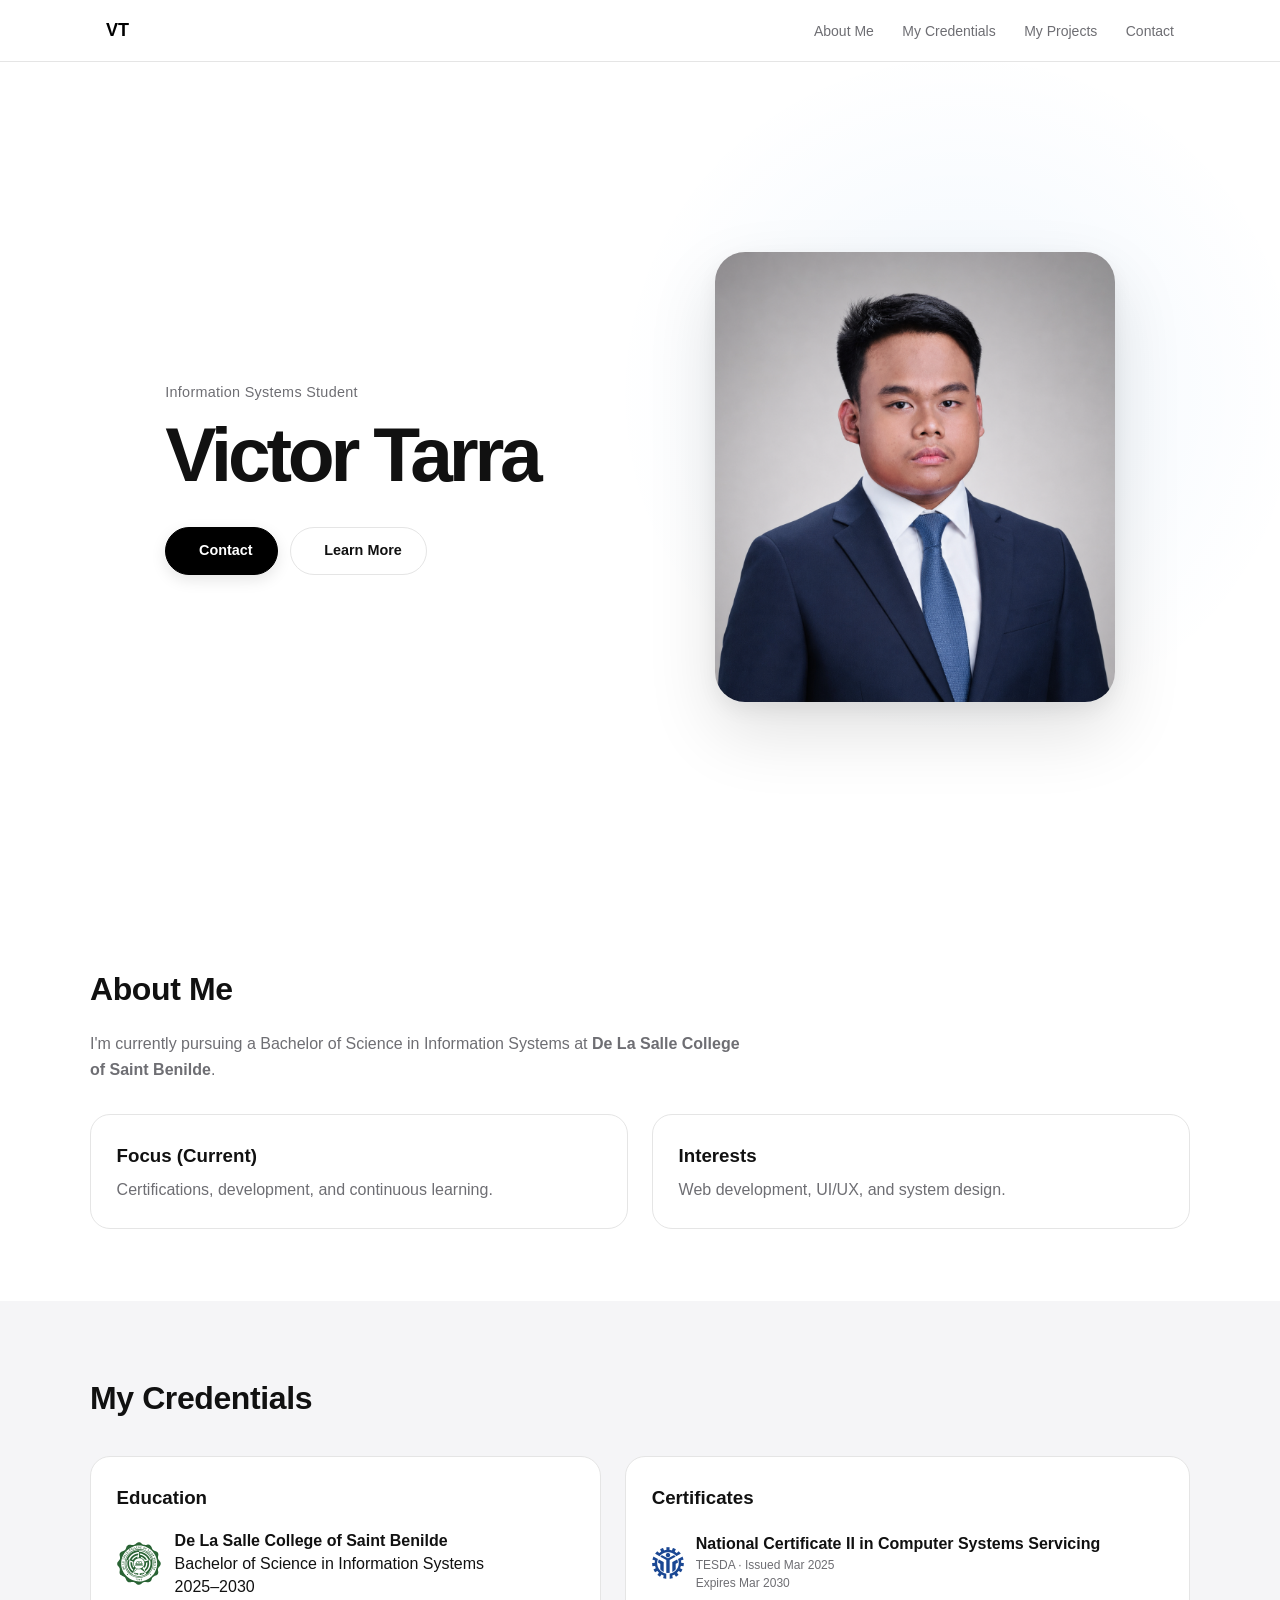
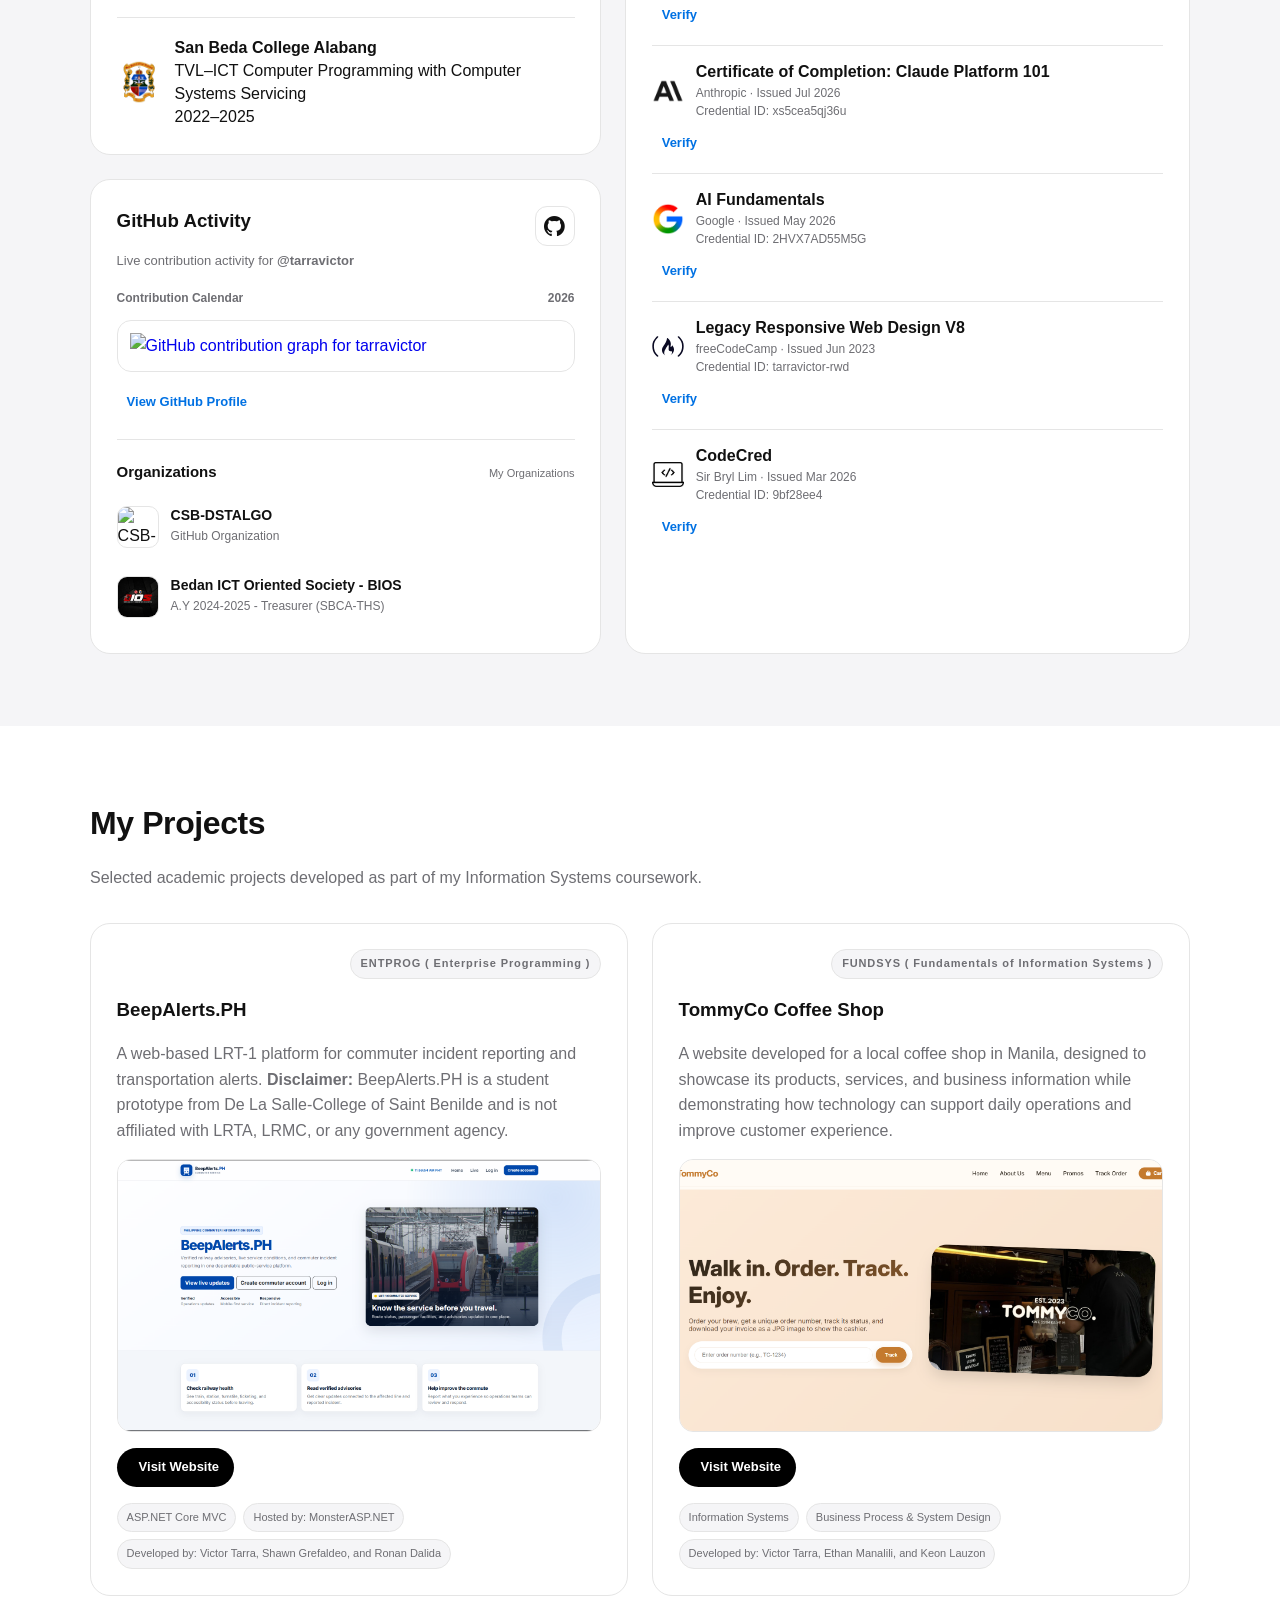
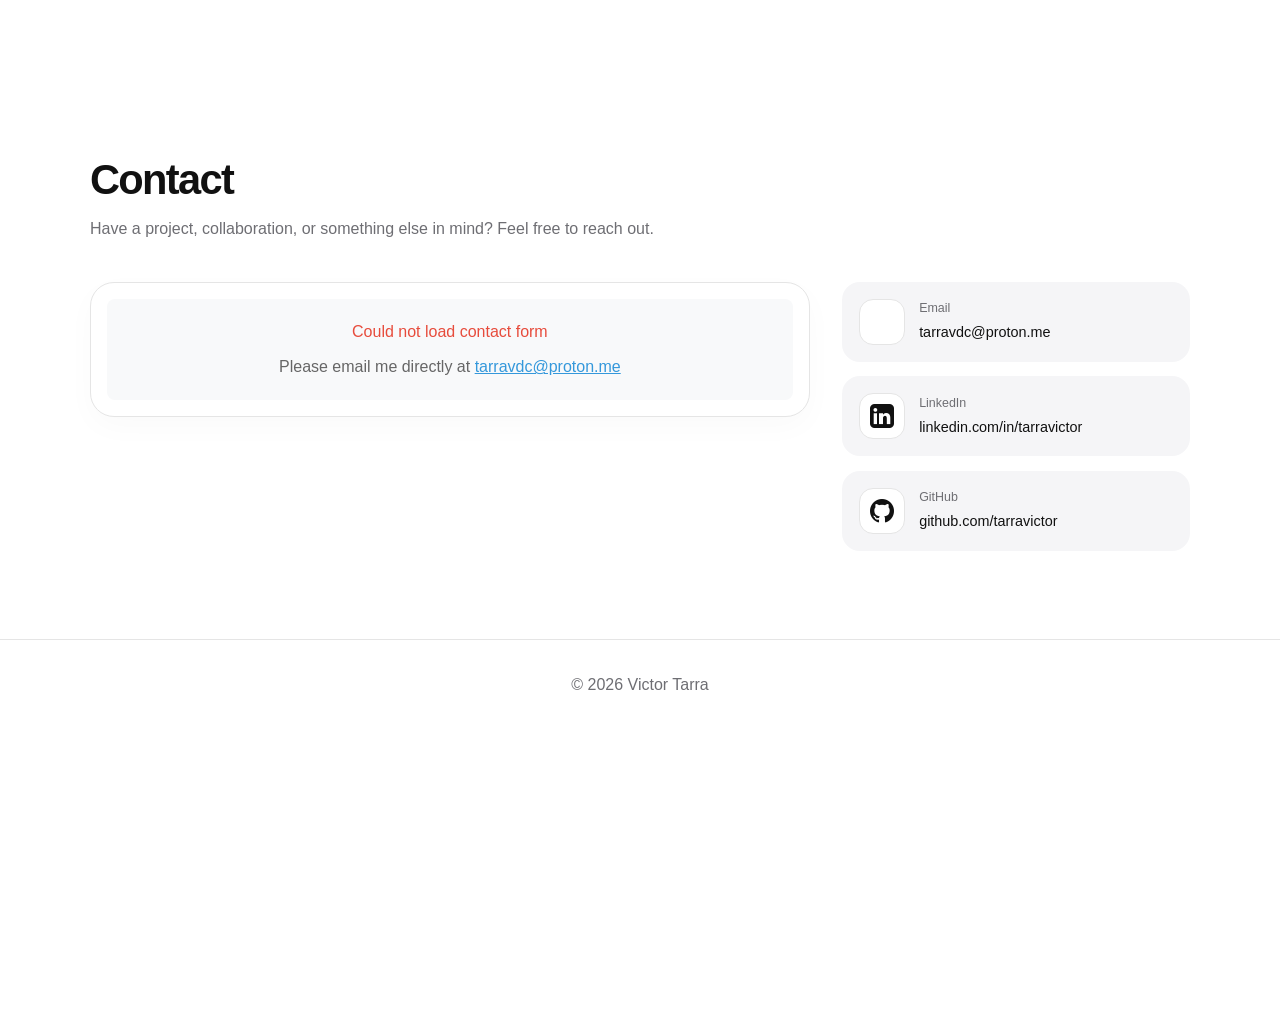
==== index.html @ 1f7208fc "Update index.html" ====
<!DOCTYPE html>
<html lang="en">
<head>
    <meta charset="UTF-8" />
    <meta name="viewport" content="width=device-width, initial-scale=1.0" />
    <title>Victor Tarra | Portfolio</title>

    <meta http-equiv="X-Content-Type-Options" content="nosniff" />
    <meta http-equiv="X-Frame-Options" content="DENY" />
    <meta name="referrer" content="strict-origin-when-cross-origin" />

    <script>
        if (window.top !== window.self) {
            window.top.location = window.self.location;
        }
    </script>

    <link rel="stylesheet" href="style.css" />
    <link rel="stylesheet" href="github-credentials.css" />
    <link rel="icon" type="image/svg+xml" href="favicon.svg" />
    <link rel="stylesheet" href="https://cdnjs.cloudflare.com/ajax/libs/font-awesome/4.7.0/css/font-awesome.min.css" />
    <script src="https://unpkg.com/lucide@latest" defer></script>
</head>
<body>
    <header class="nav">
        <div class="nav-container">
            <div class="logo">VT</div>
            <nav id="nav-menu">
                <a href="#about">About Me</a>
                <a href="#credentials">My Credentials</a>
                <a href="#projects">My Projects</a>
                <a href="#contact">Contact</a>
            </nav>
        </div>
    </header>

    <main>
        <section class="hero fade">
            <div class="container hero-grid">
                <div>
                    <p class="tag">Information Systems Student</p>
                    <h1>Victor Tarra</h1>
                    <div class="actions">
                        <a href="#contact" class="btn primary">
                            <i data-lucide="mail"></i>
                            <span>Contact</span>
                        </a>
                        <a href="#about" class="btn ghost">
                            <i data-lucide="arrow-right"></i>
                            <span>Learn More</span>
                        </a>
                    </div>
                </div>
                <div class="hero-img">
                    <img src="profile(2).png" alt="Victor Tarra profile photo" loading="lazy" />
                </div>
            </div>
        </section>

        <section id="about" class="section fade">
            <div class="container">
                <h2>About Me</h2>
                <p class="desc">
                    I'm currently pursuing a Bachelor of Science in Information Systems at
                    <strong>De La Salle College of Saint Benilde</strong>.
                </p>
                <div class="cards">
                    <div class="card">
                        <i data-lucide="target"></i>
                        <h3>Focus (Current)</h3>
                        <p>Certifications, development, and continuous learning.</p>
                    </div>
                    <div class="card">
                        <i data-lucide="sparkles"></i>
                        <h3>Interests</h3>
                        <p>Web development, UI/UX, and system design.</p>
                    </div>
                </div>
            </div>
        </section>

        <section id="credentials" class="section alt fade">
            <div class="container">
                <h2> My Credentials</h2>

                <div class="credentials-grid">
                    <!-- LEFT COLUMN -->
                    <div class="credentials-left">
                        <!-- EDUCATION -->
                        <div class="card">
                            <h3>Education</h3>

                            <div class="school">
                                <img src="dlscsb.svg" class="school-logo" alt="Benilde logo" loading="lazy" />
                                <p>
                                    <strong>De La Salle College of Saint Benilde</strong><br />
                                    Bachelor of Science in Information Systems<br />
                                    2025–2030
                                </p>
                            </div>

                            <div class="edu-divider"></div>

                            <div class="school">
                                <img src="sbca.png" class="school-logo" alt="San Beda College Alabang logo" loading="lazy" />
                                <p>
                                    <strong>San Beda College Alabang</strong><br />
                                    TVL–ICT Computer Programming with Computer Systems Servicing<br />
                                    2022–2025
                                </p>
                            </div>
                        </div>

                        <!-- GITHUB ACTIVITY -->
                        <div class="card github-card">
                            <div class="github-title-row">
                                <div>
                                    <h3>GitHub Activity</h3>
                                    <p class="github-subtitle">Live contribution activity for <strong>@tarravictor</strong></p>
                                </div>

                                <a href="https://github.com/tarravictor" target="_blank" rel="noopener noreferrer" class="github-profile-icon" aria-label="Open Victor Tarra's GitHub profile">
                                    <i class="fa fa-github"></i>
                                </a>
                            </div>

                            <div class="github-year-line">
                                <span>Contribution Calendar</span>
                                <span id="github-year"></span>
                            </div>

                            <a href="https://github.com/tarravictor" target="_blank" rel="noopener noreferrer" class="github-chart-link" aria-label="View GitHub contribution activity">
                                <img src="https://ghchart.rshah.org/tarravictor" alt="GitHub contribution graph for tarravictor" class="github-chart" loading="lazy" />
                            </a>

                            <div class="github-card-actions">
                                <a href="https://github.com/tarravictor" target="_blank" rel="noopener noreferrer" class="verify github-view-profile">
                                    View GitHub Profile
                                    <i data-lucide="arrow-up-right"></i>
                                </a>
                            </div>

                            <div class="github-org-section">
                                <div class="github-org-heading">
                                    <h4>Organizations</h4>
                                    <span>My Organizations</span>
                                </div>

                                <div id="github-organizations" class="github-org-list">
                                    <a href="https://github.com/CSB-DSTALGO" target="_blank" rel="noopener noreferrer" class="github-org-item">
                                        <img src="https://avatars.githubusercontent.com/u/307073638?s=200&v=4" alt="CSB-DSTALGO GitHub Organization" class="github-org-avatar">

                                        <div class="github-org-info">
                                            <strong>CSB-DSTALGO</strong>
                                            <span>GitHub Organization</span>
                                        </div>

                                        <i data-lucide="external-link"></i>
                                    </a>

                                    <a href="https://www.facebook.com/profile.php?id=61564322653486" target="_blank" rel="noopener noreferrer" class="github-org-item">
                                        <img src="BIOS-LOGO.jpg" alt="BIOS-LOGO" class="github-org-avatar">

                                        <div class="github-org-info">
                                            <strong>Bedan ICT Oriented Society - BIOS</strong>
                                            <span>A.Y 2024-2025 - Treasurer (SBCA-THS) </span>
                                        </div>

                                        <i data-lucide="external-link"></i>
                                    </a>
                                </div>
                            </div>
                        </div>
                    </div>

                    <!-- RIGHT COLUMN: CERTIFICATES -->
                    <div class="card certificates-card">
                        <h3>Certificates</h3>

                        <div class="cert">
                            <div class="cert-left">
                                <img src="tesda-logo.png" alt="TESDA Logo" class="cert-logo" loading="lazy" />
                                <div>
                                    <span>National Certificate II in Computer Systems Servicing</span>
                                    <small>TESDA · Issued Mar 2025</small>
                                    <small>Expires Mar 2030</small>
                                </div>
                            </div>
                            <a href="https://t2mis.tesda.gov.ph/Learners/S/770052006700780058007600450079003900550037006C00720079007100320031006800420035002B007700710030006400460075007A0074004F0064004900770078006500450046006200630058005A0075006B003D00" target="_blank" rel="noopener noreferrer" class="verify">Verify</a>
                        </div>

                        <div class="cert">
                            <div class="cert-left">
                                <img src="anthropic-logo.png" alt="Anthropic Logo" class="cert-logo" loading="lazy" />
                                <div>
                                    <span>Certificate of Completion: Claude Platform 101</span>
                                    <small>Anthropic · Issued Jul 2026</small>
                                    <small>Credential ID: xs5cea5qj36u</small>
                                </div>
                            </div>
                            <a href="https://verify.skilljar.com/c/xs5cea5qj36u" target="_blank" rel="noopener noreferrer" class="verify">Verify</a>
                        </div>

                        <div class="cert">
                            <div class="cert-left">
                                <img src="google-logo.png" alt="Google Logo" class="cert-logo" loading="lazy" />
                                <div>
                                    <span>AI Fundamentals</span>
                                    <small>Google · Issued May 2026</small>
                                    <small>Credential ID: 2HVX7AD55M5G</small>
                                </div>
                            </div>
                            <a href="https://www.coursera.org/account/accomplishments/verify/2HVX7AD55M5G" target="_blank" rel="noopener noreferrer" class="verify">Verify</a>
                        </div>

                        <div class="cert">
                            <div class="cert-left">
                                <img src="freecodecamp-logo.svg" alt="freeCodeCamp Logo" class="cert-logo" loading="lazy" />
                                <div>
                                    <span>Legacy Responsive Web Design V8</span>
                                    <small>freeCodeCamp · Issued Jun 2023</small>
                                    <small>Credential ID: tarravictor-rwd</small>
                                </div>
                            </div>
                            <a href="https://www.freecodecamp.org/certification/tarravictor/responsive-web-design" target="_blank" rel="noopener noreferrer" class="verify">Verify</a>
                        </div>

                        <div class="cert">
                            <div class="cert-left">
                                <img src="code-cred.jpg" alt="CodeCred Logo" class="cert-logo" loading="lazy" />
                                <div>
                                    <span>CodeCred</span>
                                    <small>Sir Bryl Lim · Issued Mar 2026</small>
                                    <small>Credential ID: 9bf28ee4</small>
                                </div>
                            </div>
                            <a href="https://www.codecred.dev/verify/9bf28ee4-9af4-4ae7-bde2-7be6ca0adc53" target="_blank" rel="noopener noreferrer" class="verify">Verify</a>
                        </div>
                    </div>
                </div>
            </div>
        </section>

        <section id="projects" class="section fade">
            <div class="container">
                <h2>My Projects</h2>
                <p class="desc">
                    Selected academic projects developed as part of my Information Systems coursework.
                </p>
                <div class="grid">
                    <div class="card project-card">
                        <div class="project-header">
                            <i data-lucide="tram-front"></i>
                            <span class="project-course">ENTPROG ( Enterprise Programming )</span>
                        </div>
                        <h3>BeepAlerts.PH</h3>
                        <p>
                            A web-based LRT-1 platform for commuter incident reporting and transportation alerts.
                            <strong>Disclaimer:</strong> BeepAlerts.PH is a student prototype from De La Salle-College of Saint Benilde and is not affiliated with LRTA, LRMC, or any government agency.
                        </p>
                        <div class="project-preview">
                            <img src="beepalerts-preview.png" alt="BeepAlerts.PH website preview" loading="lazy" />
                        </div>
                        <a href="http://beepalertsph.runasp.net/" target="_blank" rel="noopener noreferrer" class="project-visit-btn">
                            <i data-lucide="external-link"></i>
                            <span>Visit Website</span>
                        </a>
                        <div class="project-tags">
                            <span>ASP.NET Core MVC</span>
                            <span>Hosted by: MonsterASP.NET</span>
                            <span>Developed by: Victor Tarra, Shawn Grefaldeo, and Ronan Dalida</span>
                        </div>
                    </div>
                    <div class="card project-card">
                        <div class="project-header">
                            <i data-lucide="coffee"></i>
                            <span class="project-course">FUNDSYS ( Fundamentals of Information Systems )</span>
                        </div>
                        <h3>TommyCo Coffee Shop</h3>
                        <p>
                            A website developed for a local coffee shop in Manila,
                            designed to showcase its products, services, and business information
                            while demonstrating how technology can support daily operations
                            and improve customer experience.
                        </p>
                        <div class="project-preview">
                            <img src="tommyco-preview.png" alt="TommyCo Coffee Shop website preview" loading="lazy" />
                        </div>
                        <a href="https://tarravictor.github.io/TommyCo---FUNDSYS-Project/" target="_blank" rel="noopener noreferrer" class="project-visit-btn">
                            <i data-lucide="external-link"></i>
                            <span>Visit Website</span>
                        </a>
                        <div class="project-tags">
                            <span>Information Systems</span>
                            <span>Business Process &amp; System Design</span>
                            <span>Developed by: Victor Tarra, Ethan Manalili, and Keon Lauzon</span>
                        </div>
                    </div>
                </div>
            </div>
        </section>

        <section id="contact" class="section fade">
            <div class="container">
                <div class="section-header">
                    <h2>Contact</h2>
                    <p>Have a project, collaboration, or something else in mind? Feel free to reach out.</p>
                </div>
                <div class="contact-wrapper">
                    <div class="contact-form" id="jotform-container">
                        <div id="jotform-loader" style="text-align:center;padding:40px 20px;">
                            <div style="display:inline-block;width:40px;height:40px;border:4px solid #f3f3f3;border-top:4px solid #3498db;border-radius:50%;animation:spin 1s linear infinite;"></div>
                            <p style="margin-top:15px;color:#666;">Loading contact form...</p>
                        </div>
                        <style>
                            @keyframes spin {
                                0% { transform: rotate(0deg); }
                                100% { transform: rotate(360deg); }
                            }
                        </style>
                        <div id="jotform-form-wrapper"></div>
                    </div>
                    <div class="contact-links">
                        <a href="mailto:tarravdc@proton.me" class="contact-link">
                            <div class="contact-icon">
                                <i data-lucide="mail"></i>
                            </div>
                            <div class="contact-info">
                                <span class="contact-label">Email</span>
                                <span class="contact-value">tarravdc@proton.me</span>
                            </div>
                            <i data-lucide="arrow-up-right" class="contact-arrow"></i>
                        </a>
                        <a href="https://linkedin.com/in/tarravictor" target="_blank" rel="noopener noreferrer" class="contact-link">
                            <div class="contact-icon">
                                <i class="fa fa-linkedin-square" style="font-size:28px;width:28px;text-align:center;"></i>
                            </div>
                            <div class="contact-info">
                                <span class="contact-label">LinkedIn</span>
                                <span class="contact-value">linkedin.com/in/tarravictor</span>
                            </div>
                            <i data-lucide="arrow-up-right" class="contact-arrow"></i>
                        </a>
                        <a href="https://github.com/tarravictor" target="_blank" rel="noopener noreferrer" class="contact-link">
                            <div class="contact-icon">
                                <i class="fa fa-github" style="font-size:28px;width:28px;text-align:center;"></i>
                            </div>
                            <div class="contact-info">
                                <span class="contact-label">GitHub</span>
                                <span class="contact-value">github.com/tarravictor</span>
                            </div>
                            <i data-lucide="arrow-up-right" class="contact-arrow"></i>
                        </a>
                    </div>
                </div>
            </div>
        </section>
    </main>

    <footer class="footer">
        <p>&copy; 2026 Victor Tarra</p>
    </footer>

    <script>
        document.addEventListener('contextmenu', function(e) {
            e.preventDefault();
            return false;
        });

        document.addEventListener('keydown', function(e) {
            if (e.ctrlKey && e.key === 'u') {
                e.preventDefault();
                return false;
            }
            if (e.ctrlKey && e.shiftKey && (e.key === 'i' || e.key === 'I')) {
                e.preventDefault();
                return false;
            }
            if (e.ctrlKey && e.shiftKey && (e.key === 'j' || e.key === 'J')) {
                e.preventDefault();
                return false;
            }
            if (e.key === 'F12') {
                e.preventDefault();
                return false;
            }
            if (e.ctrlKey && e.key === 's') {
                e.preventDefault();
                return false;
            }
            if (e.ctrlKey && e.key === 'c') {
                var tagName = e.target.tagName.toLowerCase();
                if (tagName !== 'input' && tagName !== 'textarea' && tagName !== 'select') {
                    e.preventDefault();
                    return false;
                }
            }
        });

        document.addEventListener("DOMContentLoaded", function() {
            if (window.lucide) {
                lucide.createIcons();
            }

            // Keep the GitHub year label current.
            var githubYear = document.getElementById('github-year');
            if (githubYear) {
                githubYear.textContent = new Date().getFullYear();
            }

            var faders = document.querySelectorAll(".fade");
            var observer = new IntersectionObserver(function(entries) {
                entries.forEach(function(entry) {
                    if (entry.isIntersecting) {
                        entry.target.classList.add("show");
                    }
                });
            }, {
                threshold: 0.1,
                rootMargin: "0px 0px -50px 0px"
            });

            faders.forEach(function(element) {
                observer.observe(element);
            });

            function loadJotForm() {
                var container = document.getElementById('jotform-container');

                if (container.getAttribute('data-form-loaded') === 'true') {
                    return;
                }

                var loader = document.getElementById('jotform-loader');
                if (loader) {
                    loader.style.display = 'none';
                }

                var formWrapper = document.getElementById('jotform-form-wrapper');
                if (!formWrapper) return;

                var iframe = document.createElement('iframe');
                iframe.id = 'JotFormIFrame-262283000382043';
                iframe.title = 'Contact';
                iframe.allowtransparency = 'true';
                iframe.allow = 'geolocation; microphone; camera; fullscreen; payment';
                iframe.src = 'https://form.jotform.com/262283000382043';
                iframe.frameborder = '0';
                iframe.style.minWidth = '100%';
                iframe.style.maxWidth = '100%';
                iframe.style.height = '539px';
                iframe.style.border = 'none';
                iframe.scrolling = 'no';
                iframe.loading = 'lazy';

                iframe.onload = function() {
                    window.parent.scrollTo(0, 0);
                };

                formWrapper.innerHTML = '';
                formWrapper.appendChild(iframe);

                var script = document.createElement('script');
                script.src = 'https://cdn.jotfor.ms/s/umd/latest/for-form-embed-handler.js';
                script.async = true;

                script.onload = function() {
                    if (window.jotformEmbedHandler) {
                        window.jotformEmbedHandler(
                            "iframe[id='JotFormIFrame-262283000382043']",
                            "https://form.jotform.com/"
                        );
                        container.setAttribute('data-form-loaded', 'true');
                    }
                };

                script.onerror = function() {
                    formWrapper.innerHTML = `
                                    <div style="padding: 20px; text-align: center; background: #f8f9fa; border-radius: 8px;">
                                        <p style="color: #e74c3c; margin-bottom: 10px;">Could not load contact form</p>
                                        <p style="color: #666;">Please email me directly at <a href="mailto:tarravdc@proton.me" style="color: #3498db;">tarravdc@proton.me</a></p>
                                    </div>
                                `;
                };

                document.head.appendChild(script);
            }

            var contactSection = document.getElementById('contact');

            if (contactSection) {
                var contactObserver = new IntersectionObserver(function(entries) {
                    entries.forEach(function(entry) {
                        if (entry.isIntersecting) {
                            setTimeout(loadJotForm, 500);
                            contactObserver.disconnect();
                        }
                    });
                }, {
                    threshold: 0.1
                });

                contactObserver.observe(contactSection);
            }

            var scrollTimeout;
            window.addEventListener('scroll', function() {
                clearTimeout(scrollTimeout);
                scrollTimeout = setTimeout(function() {
                    var container = document.getElementById('jotform-container');
                    if (container && container.getAttribute('data-form-loaded') === 'true') {
                        return;
                    }
                }, 200);
            });

            document.addEventListener('selectstart', function(e) {
                var tagName = e.target.tagName.toLowerCase();
                if (tagName !== 'input' && tagName !== 'textarea' && tagName !== 'select') {
                    e.preventDefault();
                }
            });
        });

        console.log('%c⚠️ This website is protected. Unauthorized copying or reproduction is prohibited. ⚠️',
            'color: red; font-size: 16px; font-weight: bold;');
        console.log('%c© 2026 Victor Tarra. All Rights Reserved.',
            'color: #666; font-size: 12px;');
    </script>
</body>
</html>
---- style.css ----
/* RESET */
* {
    margin: 0;
    padding: 0;
    box-sizing: border-box;
}

/* VARIABLES */
:root {
    --bg: #ffffff;
    --text: #111111;
    --muted: #6e6e73;
    --border: #e5e5e5;
    --accent: #0071e3;
    --soft-bg: #f5f5f7;
}

/* GLOBAL */
html {
    scroll-behavior: smooth;
}

body {
    font-family: -apple-system, BlinkMacSystemFont, "San Francisco", sans-serif;
    background: var(--bg);
    color: var(--text);
    line-height: 1.6;
}

img {
    max-width: 100%;
}

svg {
    stroke-width: 1.8;
}

/* NAVBAR */
.nav {
    position: sticky;
    top: 0;
    background: rgba(255, 255, 255, 0.78);
    backdrop-filter: blur(16px);
    -webkit-backdrop-filter: blur(16px);
    border-bottom: 1px solid var(--border);
    z-index: 100;
}

.nav-container {
    max-width: 1100px;
    margin: auto;
    padding: 1rem;

    display: flex;
    justify-content: space-between;
    align-items: center;
}

.logo {
    font-weight: 800;
    font-size: 18px;
    color: #000000;
}

.nav a {
    text-decoration: none;
    margin-left: 1.5rem;
    color: var(--muted);
    font-size: 14px;
    transition: color 0.2s ease;
}

.nav a:hover {
    color: var(--text);
}

/* HERO */
.hero {
    position: relative;

    min-height: calc(100vh - 70px);

    display: flex;
    align-items: center;

    padding: 5rem 1rem;

    overflow: hidden;

    background:
        radial-gradient(
            circle at 75% 40%,
            rgba(0, 113, 227, 0.06),
            transparent 32%
        ),
        #ffffff;
}

.hero-grid {
    display: grid;
    grid-template-columns: 1fr 0.85fr;
    align-items: center;
    gap: 5rem;
}

.hero-grid > div:first-child {
    max-width: 560px;
}

.tag {
    display: inline-block;

    margin-bottom: 0.8rem;

    color: var(--muted);

    font-size: 0.9rem;
    font-weight: 500;
    letter-spacing: 0.02em;
}

.hero h1 {
    margin: 0;

    font-size: clamp(3rem, 6vw, 5.2rem);
    font-weight: 700;
    line-height: 0.98;
    letter-spacing: -0.055em;

    color: var(--text);
}

.hero-img {
    position: relative;

    display: flex;
    justify-content: center;
    align-items: center;
}

.hero-img::before {
    content: "";

    position: absolute;

    width: 85%;
    height: 85%;

    border-radius: 36px;

    background: var(--soft-bg);

    transform: rotate(4deg);

    z-index: 0;
}

.hero-img img {
    position: relative;
    z-index: 1;

    width: 100%;
    max-width: 470px;

    aspect-ratio: 4 / 4.5;

    display: block;

    object-fit: cover;
    object-position: center top;

    border-radius: 30px;

    box-shadow:
        0 30px 70px rgba(0, 0, 0, 0.12),
        0 8px 20px rgba(0, 0, 0, 0.06);

    transition:
        transform 0.4s ease,
        box-shadow 0.4s ease;
}

.hero-img:hover img {
    transform: translateY(-6px);

    box-shadow:
        0 38px 80px rgba(0, 0, 0, 0.15),
        0 10px 24px rgba(0, 0, 0, 0.07);
}

/* BUTTONS */
.actions {
    display: flex;
    align-items: center;

    gap: 0.8rem;

    margin-top: 2.2rem;

    flex-wrap: wrap;
}

.btn {
    min-height: 48px;

    display: inline-flex;
    align-items: center;
    justify-content: center;

    gap: 0.55rem;

    padding: 0.7rem 1.5rem;

    border-radius: 999px;

    font-size: 0.9rem;
    font-weight: 600;

    text-decoration: none;

    transition:
        transform 0.25s ease,
        box-shadow 0.25s ease,
        background 0.25s ease,
        color 0.25s ease;
}

.btn svg {
    width: 17px;
    height: 17px;
}

.primary {
    background: #000000;
    color: #ffffff;

    border: 1px solid #000000;

    box-shadow:
        0 5px 15px rgba(0, 0, 0, 0.1);
}

.primary:hover {
    transform: translateY(-2px);

    box-shadow:
        0 9px 22px rgba(0, 0, 0, 0.16);
}

.ghost {
    background: #ffffff;
    color: var(--text);

    border: 1px solid var(--border);
}

.ghost:hover {
    transform: translateY(-2px);

    background: var(--soft-bg);
}

/* SECTIONS */
.section {
    padding: 4.5rem 1rem;
}

.alt {
    background: var(--soft-bg);
}

.container {
    max-width: 1100px;
    margin: auto;
}

.section h2 {
    font-size: 2rem;
    letter-spacing: -0.4px;
}

.desc {
    margin-top: 1rem;

    color: var(--muted);

    max-width: 650px;
}

/* CARDS */
.cards,
.grid {
    display: grid;
    grid-template-columns: repeat(2, minmax(0, 1fr));

    gap: 1.5rem;

    margin-top: 2rem;
}

.card {
    padding: 1.6rem;

    border-radius: 20px;

    background: #ffffff;

    border: 1px solid var(--border);

    transition:
        transform 0.3s ease,
        box-shadow 0.3s ease;
}

.card:hover {
    transform: translateY(-6px);

    box-shadow:
        0 15px 35px rgba(0, 0, 0, 0.07);
}

.card > svg {
    width: 24px;
    height: 24px;

    margin-bottom: 0.7rem;
}

.card h3 {
    margin-bottom: 0.4rem;
}

.card p {
    color: var(--muted);
}

/* =========================
   CREDENTIALS
========================= */

#credentials .grid {
    display: grid;

    grid-template-columns: 0.95fr 1.05fr;

    gap: 1.5rem;

    margin-top: 2rem;

    /* Makes both columns stretch evenly */
    align-items: stretch;
}

#credentials .card {
    padding: 1.6rem;

    border-radius: 20px;

    background: #ffffff;

    border: 1px solid var(--border);

    height: auto;
}

/* Makes the Certificates card fill
   the complete height of the row */
#credentials .grid > .card {
    height: 100%;
}

#credentials .card h3 {
    margin-bottom: 1rem;
}

/* EDUCATION */
.school {
    display: flex;
    align-items: center;

    gap: 14px;
}

.school p {
    color: var(--text);

    line-height: 1.45;
}

.school-logo {
    width: 44px;
    height: 44px;

    object-fit: contain;

    flex-shrink: 0;
}

.edu-divider {
    height: 1px;

    background: var(--border);

    margin: 18px 0;
}

/* CERTIFICATES */
.cert {
    display: flex;
    flex-direction: column;

    gap: 7px;

    padding: 15px 0;

    border-bottom: 1px solid var(--border);

    transition: transform 0.2s ease;
}

.cert:first-of-type {
    padding-top: 4px;
}

.cert:last-child {
    border-bottom: none;

    padding-bottom: 0;
}

.cert-left {
    display: flex;
    align-items: center;

    gap: 12px;
}

.cert-left > div {
    min-width: 0;
}

.cert-logo {
    width: 32px;
    height: 32px;

    object-fit: contain;

    flex-shrink: 0;
}

.cert span {
    display: block;

    font-weight: 600;

    line-height: 1.35;
}

.cert small {
    display: block;

    margin-top: 2px;

    font-size: 12px;

    line-height: 1.4;

    color: var(--muted);
}

.verify {
    width: fit-content;

    margin-top: 2px;

    padding: 4px 10px;

    border-radius: 999px;

    font-size: 13px;
    font-weight: 600;

    color: var(--accent);

    text-decoration: none;

    transition:
        background 0.2s ease,
        transform 0.2s ease;
}

.verify:hover {
    background: rgba(0, 113, 227, 0.1);

    transform: translateY(-1px);
}

.cert:hover {
    transform: translateX(3px);
}

/* PROJECTS */
.project-card {
    display: flex;
    flex-direction: column;

    gap: 1rem;

    min-width: 0;
}

.project-card h3 {
    margin-bottom: 0;
}

.project-card > p {
    color: var(--muted);
}

.project-header {
    display: flex;
    justify-content: space-between;
    align-items: center;

    gap: 1rem;
}

.project-header svg {
    width: 25px;
    height: 25px;

    flex-shrink: 0;
}

.project-course {
    display: inline-flex;
    align-items: center;

    padding: 5px 10px;

    border: 1px solid var(--border);

    border-radius: 999px;

    font-size: 11px;
    font-weight: 700;

    letter-spacing: 0.08em;

    color: var(--muted);

    background: var(--soft-bg);
}

/* PROJECT PREVIEW */
.project-preview {
    width: 100%;

    aspect-ratio: 16 / 9;

    overflow: hidden;

    border: 1px solid var(--border);

    border-radius: 14px;

    background: #ffffff;
}

.project-preview img {
    width: 100%;
    height: 100%;

    display: block;

    object-fit: cover;
    object-position: top center;

    transition: transform 0.35s ease;
}

.project-card:hover .project-preview img {
    transform: scale(1.015);
}

/* PROJECT BUTTON */
.project-visit-btn {
    display: inline-flex;
    align-items: center;
    justify-content: center;

    gap: 7px;

    width: fit-content;

    padding: 9px 15px;

    border-radius: 999px;

    background: #000000;

    color: #ffffff;

    text-decoration: none;

    font-size: 13px;
    font-weight: 600;

    transition:
        transform 0.2s ease,
        opacity 0.2s ease;
}

.project-visit-btn svg {
    width: 16px;
    height: 16px;
}

.project-visit-btn:hover {
    transform: translateY(-1px);

    opacity: 0.88;
}

/* PROJECT TAGS */
.project-tags {
    display: flex;
    flex-wrap: wrap;

    gap: 7px;

    margin-top: auto;
}

.project-tags span {
    display: inline-flex;
    align-items: center;

    padding: 5px 9px;

    border: 1px solid var(--border);

    border-radius: 999px;

    background: var(--soft-bg);

    color: var(--muted);

    font-size: 11px;
    font-weight: 500;
}

/* =========================
   CONTACT
========================= */

#contact {
    padding: 5.5rem 1rem;
}

#contact .section-header {
    max-width: 650px;

    margin-bottom: 2.5rem;
}

#contact .section-header h2 {
    margin-bottom: 0.7rem;

    font-size: clamp(2rem, 4vw, 2.6rem);

    font-weight: 700;

    line-height: 1.15;

    letter-spacing: -0.04em;

    color: var(--text);
}

#contact .section-header p {
    max-width: 580px;

    color: var(--muted);

    font-size: 1rem;

    line-height: 1.7;
}

/* CONTACT LAYOUT */
.contact-wrapper {
    display: grid;

    grid-template-columns:
        minmax(0, 1.55fr)
        minmax(280px, 0.75fr);

    gap: 2rem;

    align-items: start;
}

/* JOTFORM CONTAINER */
.contact-form {
    width: 100%;

    min-width: 0;

    padding: 1rem;

    background: #ffffff;

    border: 1px solid var(--border);

    border-radius: 24px;

    overflow: hidden;

    box-shadow:
        0 10px 30px rgba(0, 0, 0, 0.025);
}

/* Helps Jotform iframe fit inside container */
.contact-form iframe {
    display: block;

    width: 100% !important;

    max-width: 100% !important;

    border: 0 !important;
}

/* CONTACT LINKS */
.contact-links {
    display: flex;
    flex-direction: column;

    gap: 0.9rem;
}

.contact-link {
    position: relative;

    display: flex;

    align-items: center;

    gap: 0.9rem;

    width: 100%;

    padding: 1rem;

    text-decoration: none;

    color: var(--text);

    background: var(--soft-bg);

    border: 1px solid transparent;

    border-radius: 18px;

    transition:
        transform 0.25s ease,
        background-color 0.25s ease,
        border-color 0.25s ease,
        box-shadow 0.25s ease;
}

.contact-link:hover {
    transform: translateY(-3px);

    background: #ffffff;

    border-color: var(--border);

    box-shadow:
        0 10px 28px rgba(0, 0, 0, 0.06);
}

/* CONTACT ICON */
.contact-icon {
    display: flex;

    align-items: center;

    justify-content: center;

    width: 46px;

    height: 46px;

    flex-shrink: 0;

    border-radius: 14px;

    background: #ffffff;

    border: 1px solid var(--border);

    transition:
        transform 0.25s ease,
        background-color 0.25s ease;
}

.contact-icon svg {
    width: 21px;

    height: 21px;

    color: var(--text);

    stroke-width: 1.8;
}

.contact-link:hover .contact-icon {
    transform: scale(1.05);
}

/* CONTACT TEXT */
.contact-info {
    display: flex;

    flex-direction: column;

    min-width: 0;

    flex: 1;
}

.contact-label {
    margin-bottom: 2px;

    color: var(--muted);

    font-size: 0.78rem;

    font-weight: 500;
}

.contact-value {
    overflow: hidden;

    color: var(--text);

    font-size: 0.9rem;

    font-weight: 500;

    text-overflow: ellipsis;

    white-space: nowrap;
}

/* CONTACT ARROW */
.contact-arrow {
    width: 18px;

    height: 18px;

    flex-shrink: 0;

    color: var(--muted);

    transition:
        transform 0.25s ease,
        color 0.25s ease;
}

.contact-link:hover .contact-arrow {
    transform: translate(2px, -2px);

    color: var(--text);
}

/* FOOTER */
.footer {
    text-align: center;

    padding: 2rem;

    color: var(--muted);

    border-top: 1px solid var(--border);
}

/* FADE ANIMATION */
.fade {
    opacity: 0;

    transform: translateY(30px);

    transition:
        opacity 0.8s ease,
        transform 0.8s ease;
}

.fade.show {
    opacity: 1;

    transform: translateY(0);
}

/* TABLET */
@media (max-width: 900px) {

    .hero {
        min-height: auto;

        padding: 5rem 1rem;
    }

    .hero-grid {
        grid-template-columns: 1fr 0.85fr;

        gap: 3rem;
    }

    .hero-img img {
        max-width: 390px;
    }

    /* CONTACT */
    .contact-wrapper {
        grid-template-columns: 1fr;

        gap: 1.6rem;
    }

    .contact-links {
        display: grid;

        grid-template-columns: repeat(3, minmax(0, 1fr));

        gap: 0.9rem;
    }

    .contact-link {
        align-items: flex-start;

        flex-direction: column;

        min-height: 150px;
    }

    .contact-arrow {
        position: absolute;

        top: 18px;

        right: 18px;
    }

    .contact-value {
        white-space: normal;

        overflow-wrap: anywhere;
    }
}

/* MOBILE */
@media (max-width: 768px) {

    .nav-container {
        padding: 0.9rem 1rem;
    }

    .nav a {
        margin-left: 0.8rem;

        font-size: 12px;
    }

    .hero {
        min-height: auto;

        padding: 4.5rem 1rem;
    }

    .hero-grid {
        grid-template-columns: 1fr;

        gap: 3rem;

        text-align: center;
    }

    .hero-grid > div:first-child {
        max-width: 100%;
    }

    .tag {
        margin-bottom: 0.6rem;
    }

    .hero h1 {
        font-size: clamp(2.8rem, 13vw, 4.2rem);
    }

    .actions {
        justify-content: center;

        margin-top: 1.8rem;
    }

    .hero-img {
        order: 2;
    }

    .hero-img::before {
        width: 75%;

        height: 90%;
    }

    .hero-img img {
        width: min(100%, 360px);
    }

    .section {
        padding: 3.5rem 1rem;
    }

    .cards,
    .grid,
    #credentials .grid {
        grid-template-columns: 1fr;
    }

    #credentials .card {
        padding: 1.4rem;

        height: auto;
    }

    /*
       On mobile the cards stack,
       so they should return to their natural height.
    */
    #credentials .grid > .card {
        height: auto;
    }

    .school {
        align-items: flex-start;
    }

    .school-logo {
        width: 40px;

        height: 40px;
    }

    .cert {
        padding: 14px 0;
    }

    .cert-logo {
        width: 28px;

        height: 28px;
    }

    .project-visit-btn {
        width: 100%;
    }

    /* CONTACT */
    #contact {
        padding: 4rem 1rem;
    }

    #contact .section-header {
        margin-bottom: 2rem;
    }

    .contact-form {
        padding: 0.65rem;

        border-radius: 18px;
    }

    .contact-links {
        display: flex;

        flex-direction: column;

        gap: 0.75rem;
    }

    .contact-link {
        flex-direction: row;

        align-items: center;

        min-height: auto;

        padding: 0.9rem;

        border-radius: 16px;
    }

    .contact-icon {
        width: 42px;

        height: 42px;

        border-radius: 12px;
    }

    .contact-icon svg {
        width: 20px;

        height: 20px;
    }

    .contact-arrow {
        position: static;

        margin-left: auto;
    }

    .contact-value {
        font-size: 0.86rem;

        white-space: normal;

        overflow-wrap: anywhere;
    }
}

/* SMALL MOBILE */
@media (max-width: 520px) {

    .nav-container {
        flex-direction: column;

        gap: 0.6rem;
    }

    .nav a {
        margin: 0 0.45rem;
    }

    .hero {
        padding: 3.5rem 1rem;
    }

    .hero h1 {
        font-size: 2.8rem;
    }

    .actions {
        flex-direction: column;

        width: 100%;
    }

    .btn {
        width: 100%;

        max-width: 300px;
    }

    .hero-img img {
        max-width: 310px;

        border-radius: 24px;
    }

    .hero-img::before {
        border-radius: 28px;
    }

    .section h2 {
        font-size: 1.7rem;
    }

    .card {
        padding: 1.3rem;
    }

    /* CONTACT */
    #contact {
        padding: 3.5rem 1rem;
    }

    #contact .section-header h2 {
        font-size: 1.9rem;
    }

    .contact-wrapper {
        gap: 1.25rem;
    }

    .contact-form {
        padding: 0.4rem;

        border-radius: 16px;
    }

    .contact-link {
        padding: 0.8rem;
    }

    .contact-icon {
        width: 40px;

        height: 40px;
    }

    .contact-label {
        font-size: 0.75rem;
    }

    .contact-value {
        font-size: 0.82rem;
    }
}

/* REDUCED MOTION */
@media (prefers-reduced-motion: reduce) {

    html {
        scroll-behavior: auto;
    }

    *,
    *::before,
    *::after {
        transition-duration: 0.01ms !important;

        animation-duration: 0.01ms !important;

        animation-iteration-count: 1 !important;
    }

    .fade {
        opacity: 1;

        transform: none;
    }
}

/* =========================================
   CREDENTIALS - MATCH COLUMN HEIGHTS
========================================= */

#credentials .credentials-grid {
    display: grid;
    grid-template-columns: 0.95fr 1.05fr;
    gap: 1.5rem;
    margin-top: 2rem;

    /* Makes Certificates match the full left column */
    align-items: stretch;
}

#credentials .credentials-left {
    display: flex;
    flex-direction: column;
    gap: 1.5rem;
}

#credentials .certificates-card {
    height: 100%;
    align-self: stretch;
}

/* MOBILE */
@media (max-width: 768px) {
    #credentials .credentials-grid {
        grid-template-columns: 1fr;
    }

    #credentials .certificates-card {
        height: auto;
    }
}
---- github-credentials.css ----
/* Credentials layout + GitHub activity card */
        .credentials-grid {
            display: grid;
            grid-template-columns: minmax(0, 0.95fr) minmax(0, 1.05fr);
            gap: 24px;
            align-items: start;
        }

        .credentials-left {
            display: grid;
            gap: 20px;
            min-width: 0;
        }

        .certificates-card {
            min-width: 0;
        }

        .github-card {
            overflow: hidden;
        }

        .github-title-row {
            display: flex;
            justify-content: space-between;
            align-items: flex-start;
            gap: 16px;
            margin-bottom: 18px;
        }

        .github-title-row h3 {
            margin-bottom: 4px;
        }

        .github-subtitle {
            margin: 0;
            color: var(--muted);
            font-size: 13px;
            line-height: 1.5;
        }

        .github-profile-icon {
            width: 40px;
            height: 40px;
            flex: 0 0 40px;
            border: 1px solid var(--border);
            border-radius: 12px;
            display: inline-flex;
            align-items: center;
            justify-content: center;
            color: var(--text);
            text-decoration: none;
            background: var(--bg);
            transition: transform 0.2s ease, background 0.2s ease;
        }

        .github-profile-icon:hover {
            transform: translateY(-2px);
            background: var(--soft-bg);
        }

        .github-profile-icon .fa {
            font-size: 24px;
        }

        .github-year-line {
            display: flex;
            justify-content: space-between;
            align-items: center;
            gap: 12px;
            margin-bottom: 12px;
            color: var(--muted);
            font-size: 12px;
            font-weight: 600;
        }

        .github-chart-link {
            display: block;
            width: 100%;
            overflow-x: auto;
            border: 1px solid var(--border);
            border-radius: 14px;
            background: #ffffff;
            padding: 12px;
            text-decoration: none;
        }

        .github-chart {
            display: block;
            width: 100%;
            min-width: 430px;
            height: auto;
        }

        .github-card-actions {
            display: flex;
            margin-top: 14px;
        }

        .github-view-profile {
            display: inline-flex;
            align-items: center;
            gap: 5px;
        }

        .github-view-profile svg {
            width: 14px;
            height: 14px;
        }

        .github-org-section {
            margin-top: 22px;
            padding-top: 20px;
            border-top: 1px solid var(--border);
        }

        .github-org-heading {
            display: flex;
            justify-content: space-between;
            align-items: baseline;
            gap: 12px;
            margin-bottom: 12px;
        }

        .github-org-heading h4 {
            margin: 0;
            font-size: 15px;
        }

        .github-org-heading > span {
            color: var(--muted);
            font-size: 11px;
        }

        .github-org-list {
            display: grid;
            gap: 8px;
        }

        .github-org-item {
            display: flex;
            align-items: center;
            gap: 12px;
            padding: 10px;
            margin: 0 -10px;
            border-radius: 12px;
            color: var(--text);
            text-decoration: none;
            transition: background 0.2s ease, transform 0.2s ease;
        }

        .github-org-item:hover {
            background: var(--soft-bg);
            transform: translateX(2px);
        }

        .github-org-avatar {
            width: 42px;
            height: 42px;
            flex: 0 0 42px;
            border-radius: 10px;
            border: 1px solid var(--border);
            object-fit: cover;
            background: #ffffff;
        }

        .github-org-info {
            min-width: 0;
            flex: 1;
            display: flex;
            flex-direction: column;
        }

        .github-org-info strong {
            font-size: 14px;
            line-height: 1.35;
            overflow: hidden;
            text-overflow: ellipsis;
            white-space: nowrap;
        }

        .github-org-info span {
            margin-top: 2px;
            color: var(--muted);
            font-size: 12px;
        }

        .github-org-item > svg {
            width: 17px;
            height: 17px;
            flex: 0 0 17px;
            color: var(--muted);
        }

        .github-org-status {
            display: flex;
            align-items: center;
            gap: 9px;
            color: var(--muted);
            font-size: 12px;
            padding: 8px 0;
        }

        .github-org-spinner {
            width: 14px;
            height: 14px;
            border: 2px solid var(--border);
            border-top-color: var(--accent);
            border-radius: 50%;
            animation: githubSpin 0.8s linear infinite;
        }

        @keyframes githubSpin {
            to { transform: rotate(360deg); }
        }

        @media (max-width: 900px) {
            .credentials-grid {
                grid-template-columns: 1fr;
            }

            .certificates-card {
                order: 2;
            }
        }

        @media (max-width: 560px) {
            .github-org-heading {
                align-items: flex-start;
                flex-direction: column;
                gap: 2px;
            }

                /* =====================================================
   FINAL CREDENTIALS HEIGHT FIX
   Certificates = Education + GitHub combined height
===================================================== */

#credentials .credentials-grid {
    display: grid !important;
    grid-template-columns: 0.95fr 1.05fr !important;
    gap: 1.5rem !important;
    margin-top: 2rem !important;
    align-items: stretch !important;
}

#credentials .credentials-left {
    display: flex !important;
    flex-direction: column !important;
    gap: 1.5rem !important;
    height: 100% !important;
}

#credentials .certificates-card {
    height: 100% !important;
    min-height: 100% !important;
    align-self: stretch !important;
}

/* Prevent the generic card rule from shrinking it */
#credentials .credentials-grid > .certificates-card {
    height: 100% !important;
}

/* MOBILE */
@media (max-width: 768px) {

    #credentials .credentials-grid {
        grid-template-columns: 1fr !important;
        align-items: start !important;
    }

    #credentials .credentials-left,
    #credentials .certificates-card,
    #credentials .credentials-grid > .certificates-card {
        height: auto !important;
        min-height: 0 !important;
    }
}
            .github-chart {
                min-width: 390px;
            }
        }
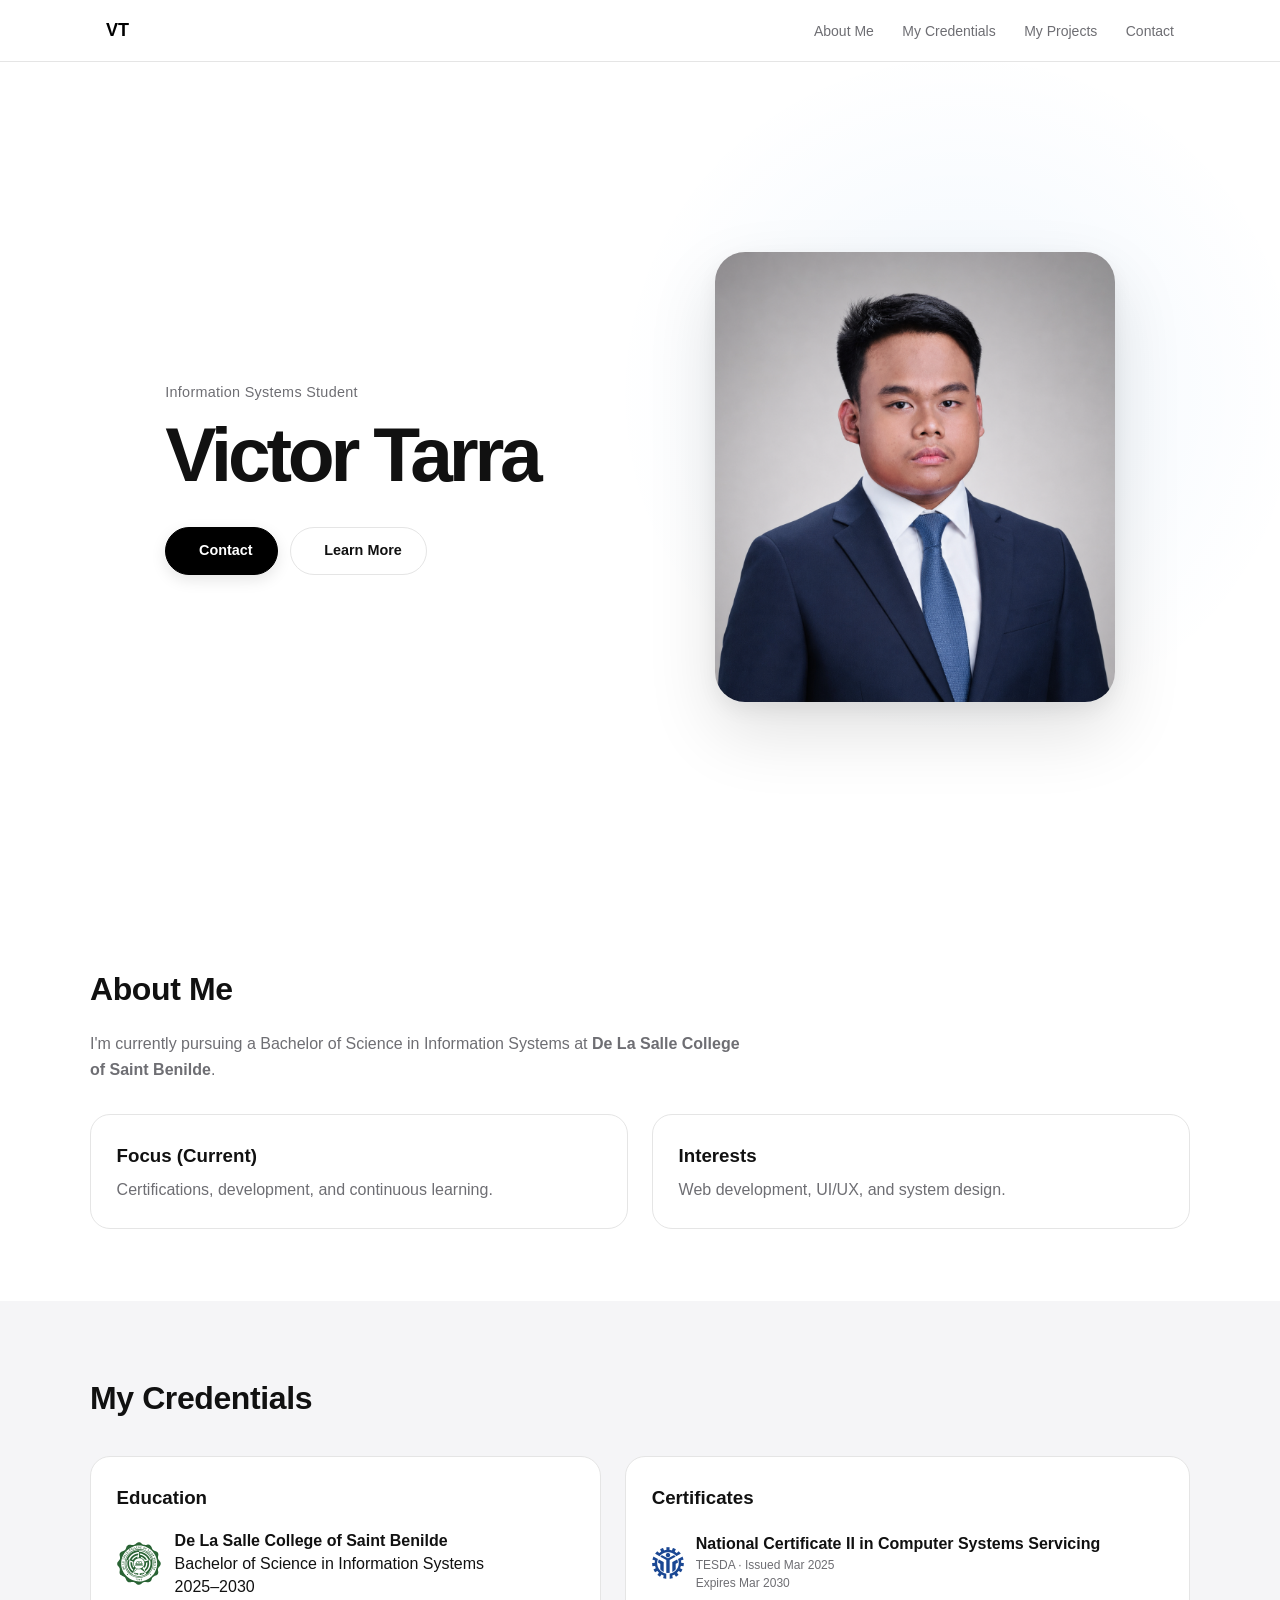
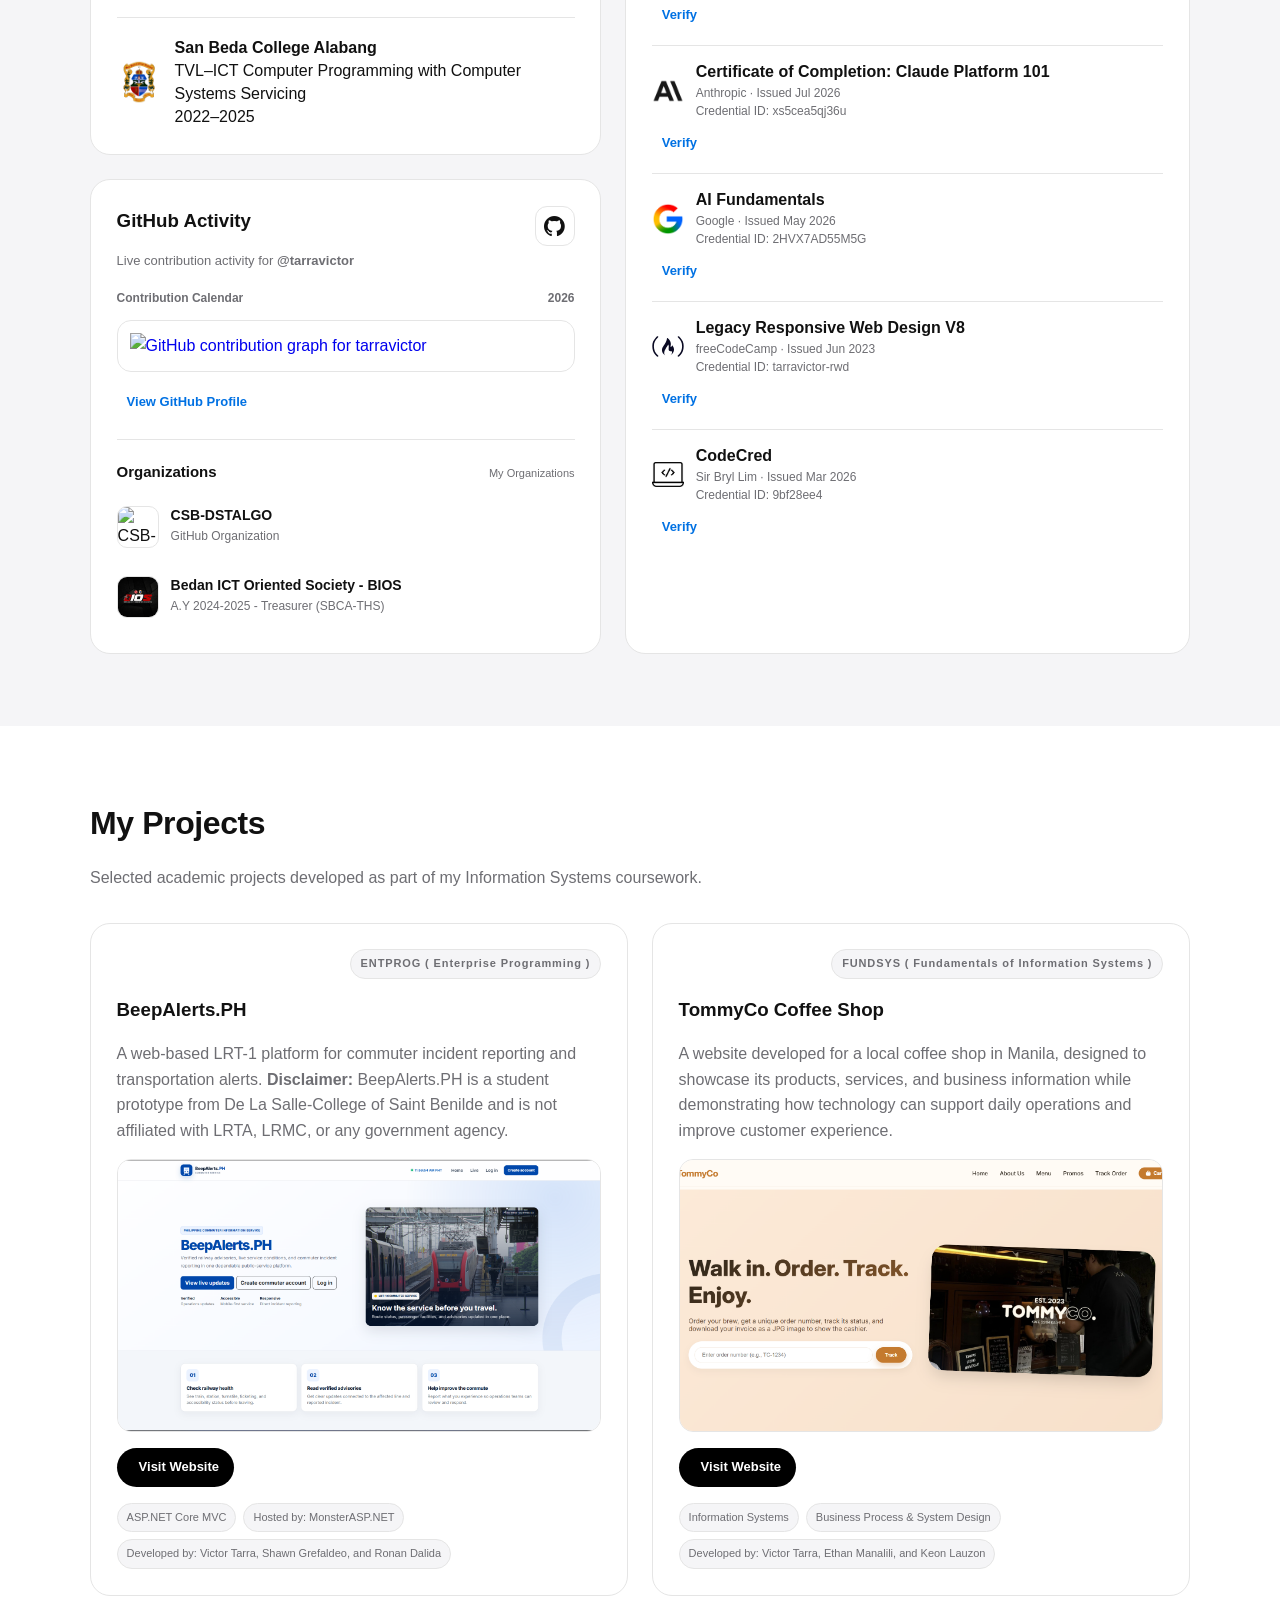
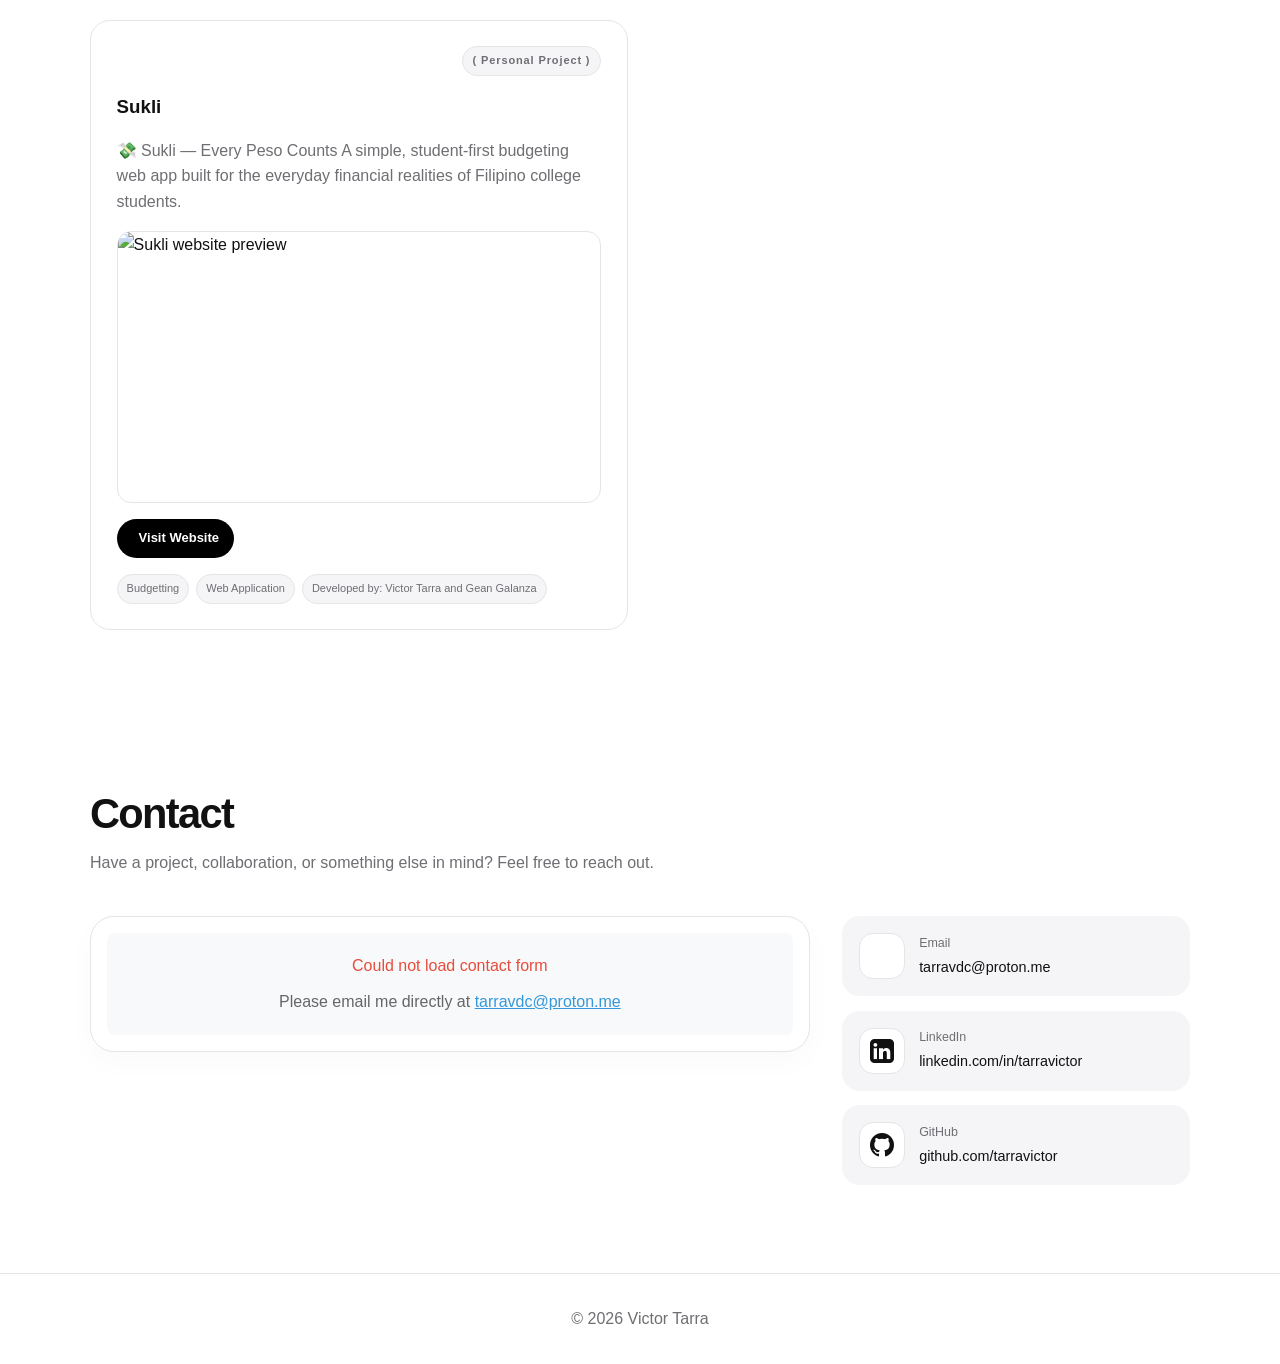
==== commit b310188e: "Add Sukli project card to My Projects section" ====
--- a/index.html
+++ b/index.html
@@ -286,7 +286,7 @@
                         <div class="project-preview">
                             <img src="tommyco-preview.png" alt="TommyCo Coffee Shop website preview" loading="lazy" />
                         </div>
-                        <a href="https://tarravictor.github.io/TommyCo---FUNDSYS-Project/" target="_blank" rel="noopener noreferrer" class="project-visit-btn">
+                        <a href="https://tarravictor.github.io/TommyCo_FUNDSYS/" target="_blank" rel="noopener noreferrer" class="project-visit-btn">
                             <i data-lucide="external-link"></i>
                             <span>Visit Website</span>
                         </a>
@@ -294,6 +294,28 @@
                             <span>Information Systems</span>
                             <span>Business Process &amp; System Design</span>
                             <span>Developed by: Victor Tarra, Ethan Manalili, and Keon Lauzon</span>
+                        </div>
+                    </div>
+                    <div class="card project-card">
+                        <div class="project-header">
+                            <i data-lucide="wallet"></i>
+                            <span class="project-course">( Personal Project )</span>
+                        </div>
+                        <h3>Sukli</h3>
+                        <p>
+                            💸 Sukli — Every Peso Counts A simple, student-first budgeting web app built for the everyday financial realities of Filipino college students.
+                        </p>
+                        <div class="project-preview">
+                            <img src="sukli.png" alt="Sukli website preview" loading="lazy" />
+                        </div>
+                        <a href="https://tarravictor.github.io/Sukli/" target="_blank" rel="noopener noreferrer" class="project-visit-btn">
+                            <i data-lucide="external-link"></i>
+                            <span>Visit Website</span>
+                        </a>
+                        <div class="project-tags">
+                            <span>Budgetting</span>
+                            <span>Web Application</span>
+                            <span>Developed by: Victor Tarra and Gean Galanza</span>
                         </div>
                     </div>
                 </div>
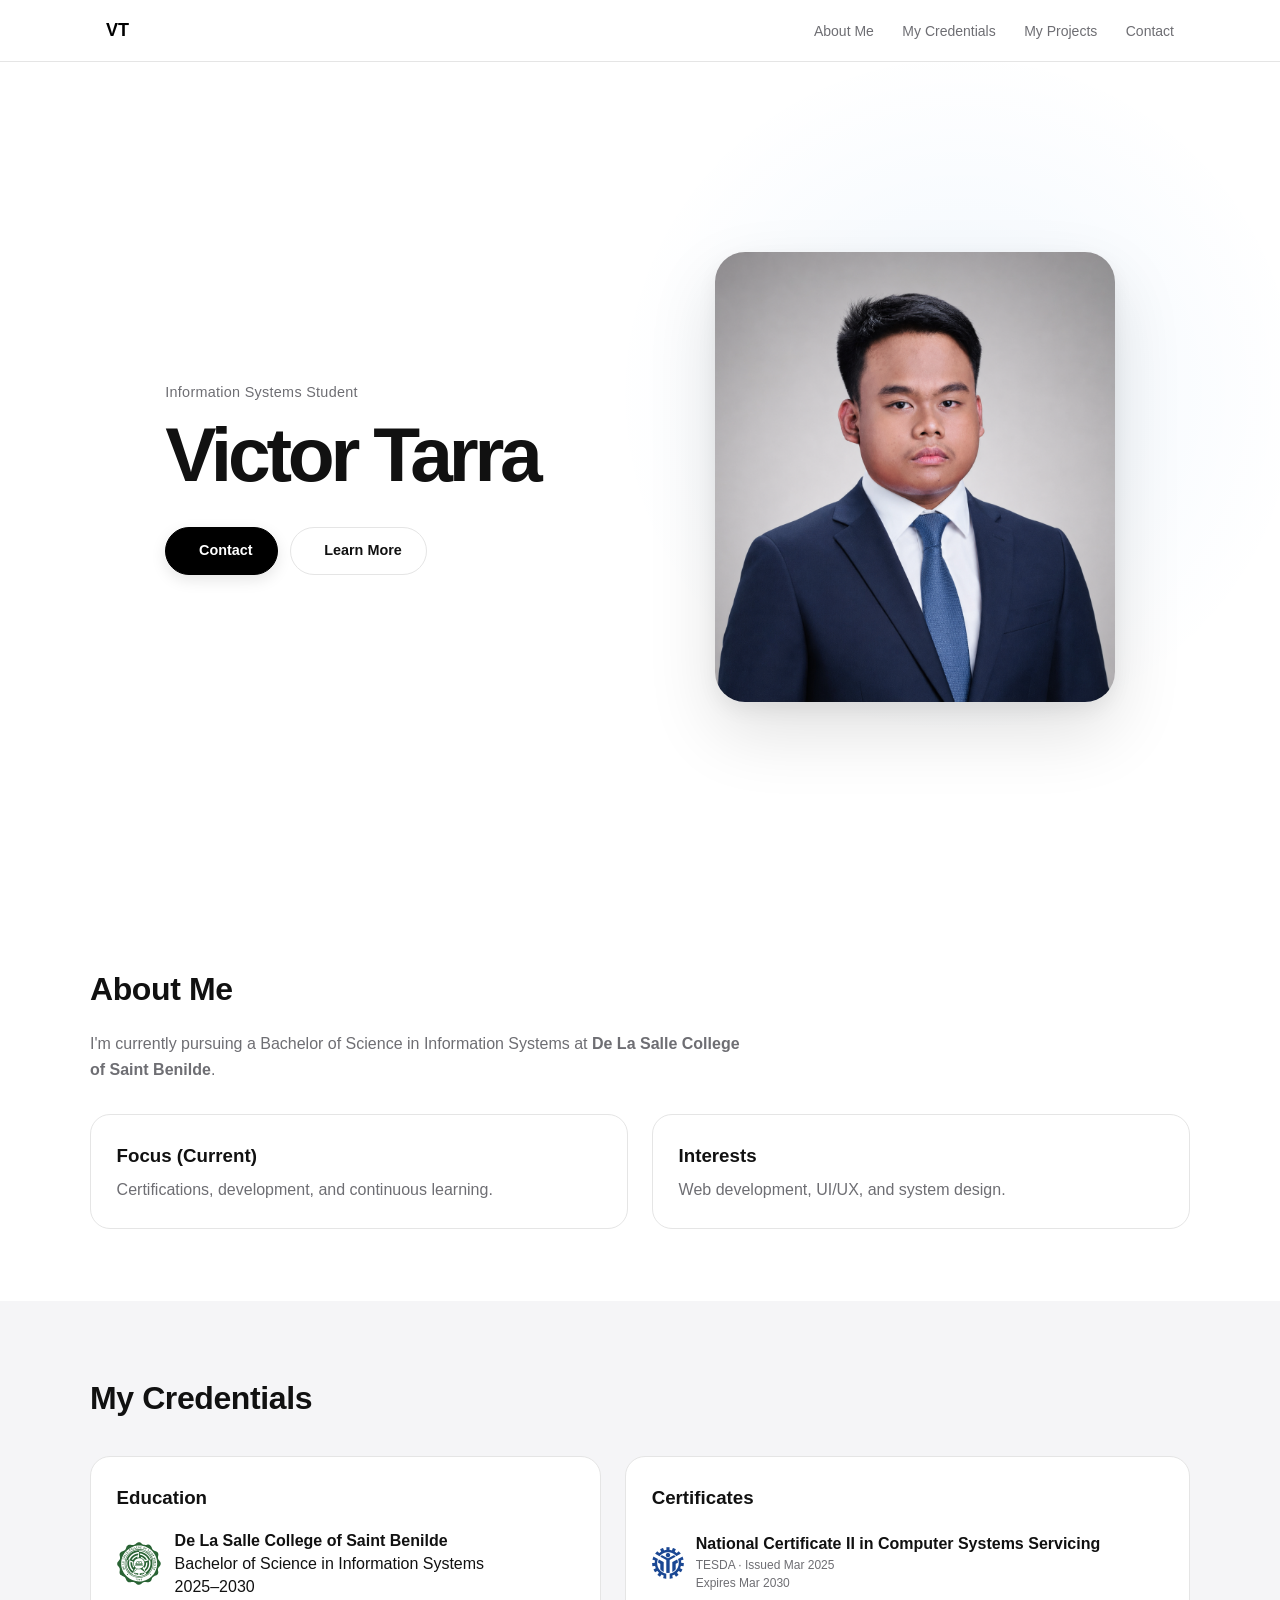
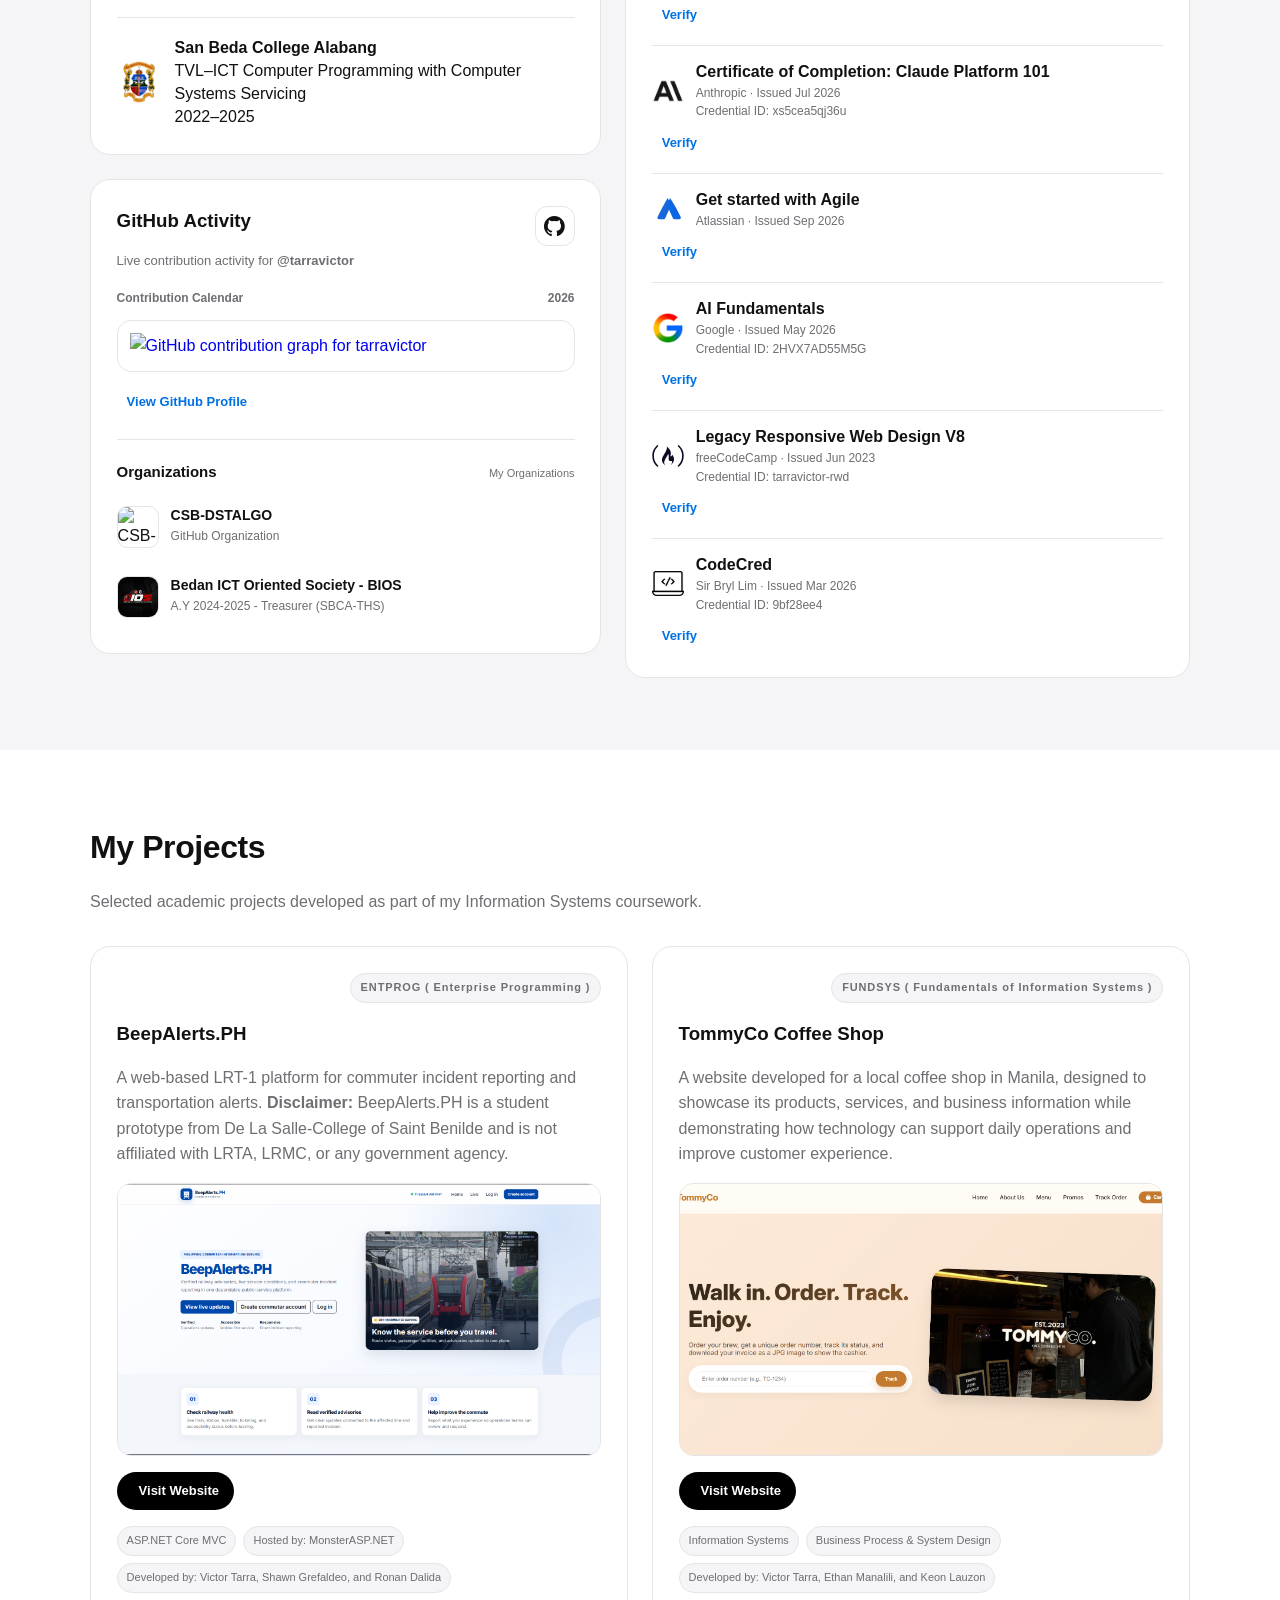
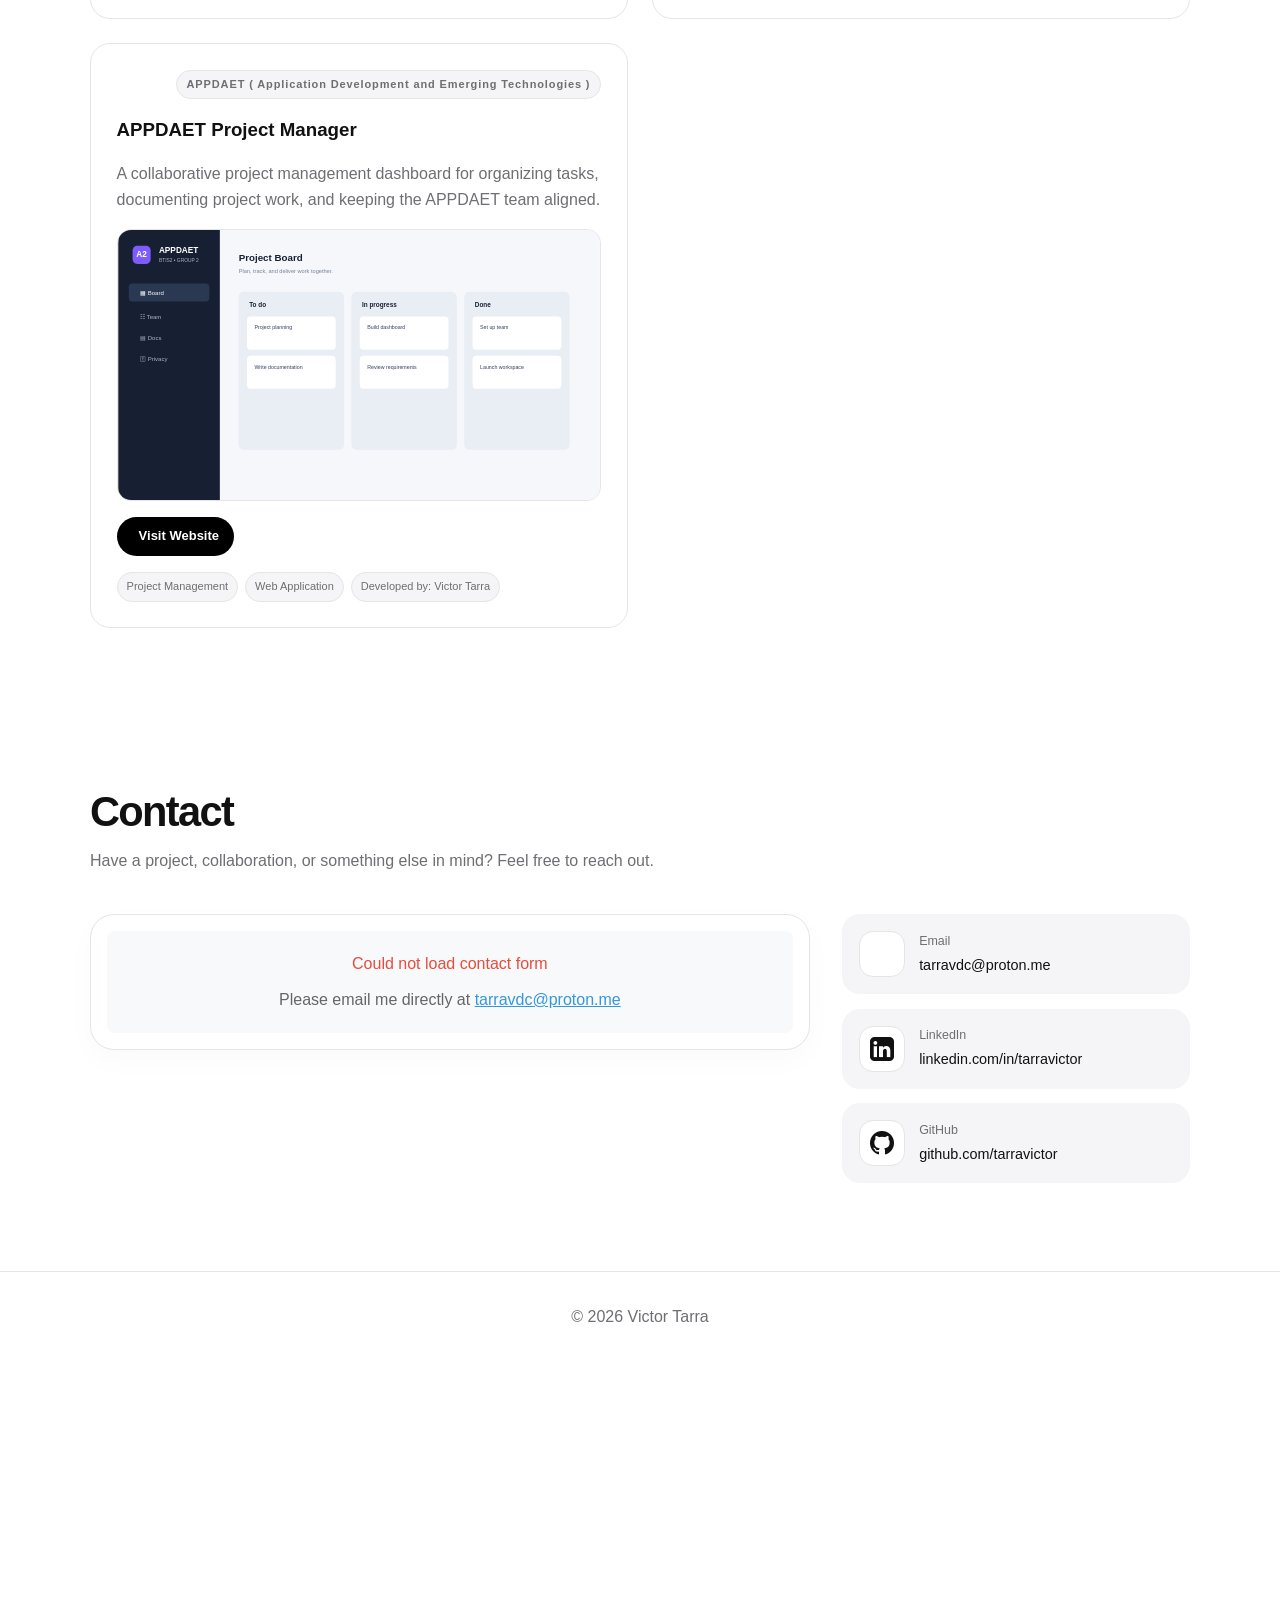
==== commit 7eb5e70e: "Update projects and certifications" ====
--- a/index.html
+++ b/index.html
@@ -189,19 +189,30 @@
                             <a href="https://t2mis.tesda.gov.ph/Learners/S/770052006700780058007600450079003900550037006C00720079007100320031006800420035002B007700710030006400460075007A0074004F0064004900770078006500450046006200630058005A0075006B003D00" target="_blank" rel="noopener noreferrer" class="verify">Verify</a>
                         </div>
 
-                        <div class="cert">
-                            <div class="cert-left">
-                                <img src="anthropic-logo.png" alt="Anthropic Logo" class="cert-logo" loading="lazy" />
-                                <div>
-                                    <span>Certificate of Completion: Claude Platform 101</span>
+                        <div class="cert">
+                            <div class="cert-left">
+                                <img src="anthropic-logo.png" alt="Anthropic Logo" class="cert-logo" loading="lazy" />
+                                <div>
+                                    <span>Certificate of Completion: Claude Platform 101</span>
                                     <small>Anthropic · Issued Jul 2026</small>
                                     <small>Credential ID: xs5cea5qj36u</small>
                                 </div>
-                            </div>
-                            <a href="https://verify.skilljar.com/c/xs5cea5qj36u" target="_blank" rel="noopener noreferrer" class="verify">Verify</a>
-                        </div>
-
-                        <div class="cert">
+                            </div>
+                            <a href="https://verify.skilljar.com/c/xs5cea5qj36u" target="_blank" rel="noopener noreferrer" class="verify">Verify</a>
+                        </div>
+
+                        <div class="cert">
+                            <div class="cert-left">
+                                <img src="atlassian-logo.svg" alt="Atlassian Logo" class="cert-logo" loading="lazy" />
+                                <div>
+                                    <span>Get started with Agile</span>
+                                    <small>Atlassian · Issued Sep 2026</small>
+                                </div>
+                            </div>
+                            <a href="https://community.atlassian.com/learning/course/learn-agile-fundamentals" target="_blank" rel="noopener noreferrer" class="verify">Verify</a>
+                        </div>
+
+                        <div class="cert">
                             <div class="cert-left">
                                 <img src="google-logo.png" alt="Google Logo" class="cert-logo" loading="lazy" />
                                 <div>
@@ -298,24 +309,24 @@
                     </div>
                     <div class="card project-card">
                         <div class="project-header">
-                            <i data-lucide="wallet"></i>
-                            <span class="project-course">( Personal Project )</span>
-                        </div>
-                        <h3>Sukli</h3>
+                            <i data-lucide="kanban-square"></i>
+                            <span class="project-course">APPDAET ( Application Development and Emerging Technologies )</span>
+                        </div>
+                        <h3>APPDAET Project Manager</h3>
                         <p>
-                            💸 Sukli — Every Peso Counts A simple, student-first budgeting web app built for the everyday financial realities of Filipino college students.
+                            A collaborative project management dashboard for organizing tasks, documenting project work, and keeping the APPDAET team aligned.
                         </p>
                         <div class="project-preview">
-                            <img src="sukli.png" alt="Sukli website preview" loading="lazy" />
-                        </div>
-                        <a href="https://tarravictor.github.io/Sukli/" target="_blank" rel="noopener noreferrer" class="project-visit-btn">
+                            <img src="appdaet-preview.svg" alt="APPDAET Project Manager website preview" loading="lazy" />
+                        </div>
+                        <a href="https://tarravictor.github.io/APPDAET-BTIS2-GROUP02/" target="_blank" rel="noopener noreferrer" class="project-visit-btn">
                             <i data-lucide="external-link"></i>
                             <span>Visit Website</span>
                         </a>
                         <div class="project-tags">
-                            <span>Budgetting</span>
+                            <span>Project Management</span>
                             <span>Web Application</span>
-                            <span>Developed by: Victor Tarra and Gean Galanza</span>
+                            <span>Developed by: Victor Tarra</span>
                         </div>
                     </div>
                 </div>
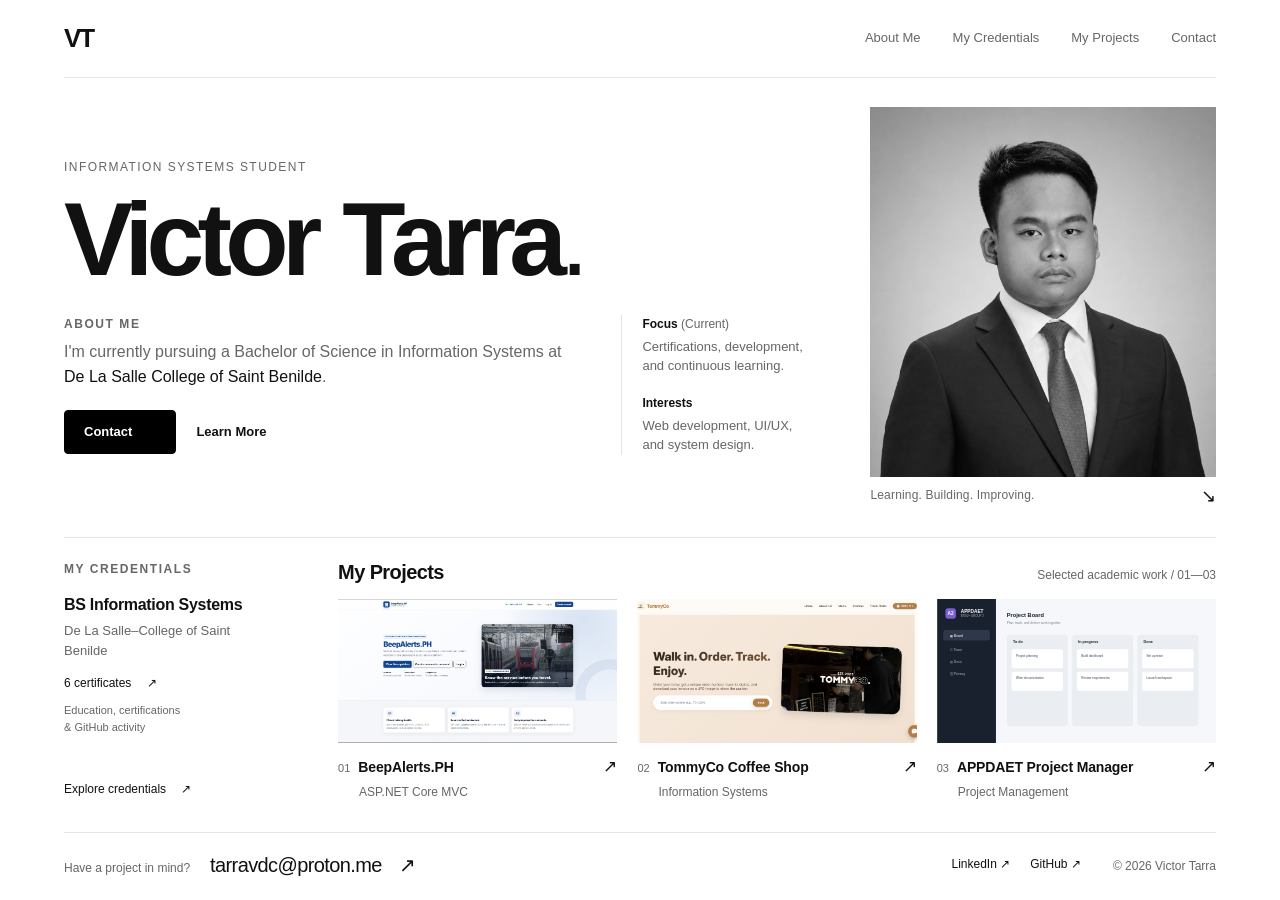
==== commit f5f5fffe: "Redesign portfolio as an editorial layout and fix layout, SEO, and accessibility issues Ship the edi" ====
--- a/index.html
+++ b/index.html
@@ -1,209 +1,246 @@
-<!DOCTYPE html>
-<html lang="en">
-<head>
-    <meta charset="UTF-8" />
-    <meta name="viewport" content="width=device-width, initial-scale=1.0" />
-    <title>Victor Tarra | Portfolio</title>
-
-    <meta http-equiv="X-Content-Type-Options" content="nosniff" />
-    <meta http-equiv="X-Frame-Options" content="DENY" />
-    <meta name="referrer" content="strict-origin-when-cross-origin" />
-
-    <script>
-        if (window.top !== window.self) {
-            window.top.location = window.self.location;
-        }
-    </script>
-
-    <link rel="stylesheet" href="style.css" />
-    <link rel="stylesheet" href="github-credentials.css" />
-    <link rel="icon" type="image/svg+xml" href="favicon.svg" />
-    <link rel="stylesheet" href="https://cdnjs.cloudflare.com/ajax/libs/font-awesome/4.7.0/css/font-awesome.min.css" />
-    <script src="https://unpkg.com/lucide@latest" defer></script>
-</head>
-<body>
-    <header class="nav">
-        <div class="nav-container">
-            <div class="logo">VT</div>
-            <nav id="nav-menu">
-                <a href="#about">About Me</a>
-                <a href="#credentials">My Credentials</a>
-                <a href="#projects">My Projects</a>
-                <a href="#contact">Contact</a>
-            </nav>
-        </div>
-    </header>
-
-    <main>
-        <section class="hero fade">
-            <div class="container hero-grid">
-                <div>
-                    <p class="tag">Information Systems Student</p>
-                    <h1>Victor Tarra</h1>
-                    <div class="actions">
-                        <a href="#contact" class="btn primary">
-                            <i data-lucide="mail"></i>
-                            <span>Contact</span>
-                        </a>
-                        <a href="#about" class="btn ghost">
-                            <i data-lucide="arrow-right"></i>
-                            <span>Learn More</span>
-                        </a>
-                    </div>
-                </div>
-                <div class="hero-img">
-                    <img src="profile(2).png" alt="Victor Tarra profile photo" loading="lazy" />
-                </div>
-            </div>
-        </section>
-
-        <section id="about" class="section fade">
-            <div class="container">
-                <h2>About Me</h2>
-                <p class="desc">
-                    I'm currently pursuing a Bachelor of Science in Information Systems at
-                    <strong>De La Salle College of Saint Benilde</strong>.
-                </p>
-                <div class="cards">
-                    <div class="card">
-                        <i data-lucide="target"></i>
-                        <h3>Focus (Current)</h3>
-                        <p>Certifications, development, and continuous learning.</p>
-                    </div>
-                    <div class="card">
-                        <i data-lucide="sparkles"></i>
-                        <h3>Interests</h3>
-                        <p>Web development, UI/UX, and system design.</p>
-                    </div>
-                </div>
-            </div>
-        </section>
-
-        <section id="credentials" class="section alt fade">
-            <div class="container">
-                <h2> My Credentials</h2>
-
-                <div class="credentials-grid">
-                    <!-- LEFT COLUMN -->
-                    <div class="credentials-left">
-                        <!-- EDUCATION -->
-                        <div class="card">
-                            <h3>Education</h3>
-
-                            <div class="school">
-                                <img src="dlscsb.svg" class="school-logo" alt="Benilde logo" loading="lazy" />
-                                <p>
-                                    <strong>De La Salle College of Saint Benilde</strong><br />
-                                    Bachelor of Science in Information Systems<br />
-                                    2025–2030
-                                </p>
-                            </div>
-
-                            <div class="edu-divider"></div>
-
-                            <div class="school">
-                                <img src="sbca.png" class="school-logo" alt="San Beda College Alabang logo" loading="lazy" />
-                                <p>
-                                    <strong>San Beda College Alabang</strong><br />
-                                    TVL–ICT Computer Programming with Computer Systems Servicing<br />
-                                    2022–2025
-                                </p>
-                            </div>
-                        </div>
-
-                        <!-- GITHUB ACTIVITY -->
-                        <div class="card github-card">
-                            <div class="github-title-row">
-                                <div>
-                                    <h3>GitHub Activity</h3>
-                                    <p class="github-subtitle">Live contribution activity for <strong>@tarravictor</strong></p>
-                                </div>
-
-                                <a href="https://github.com/tarravictor" target="_blank" rel="noopener noreferrer" class="github-profile-icon" aria-label="Open Victor Tarra's GitHub profile">
-                                    <i class="fa fa-github"></i>
-                                </a>
-                            </div>
-
-                            <div class="github-year-line">
-                                <span>Contribution Calendar</span>
-                                <span id="github-year"></span>
-                            </div>
-
-                            <a href="https://github.com/tarravictor" target="_blank" rel="noopener noreferrer" class="github-chart-link" aria-label="View GitHub contribution activity">
-                                <img src="https://ghchart.rshah.org/tarravictor" alt="GitHub contribution graph for tarravictor" class="github-chart" loading="lazy" />
-                            </a>
-
-                            <div class="github-card-actions">
-                                <a href="https://github.com/tarravictor" target="_blank" rel="noopener noreferrer" class="verify github-view-profile">
-                                    View GitHub Profile
-                                    <i data-lucide="arrow-up-right"></i>
-                                </a>
-                            </div>
-
-                            <div class="github-org-section">
-                                <div class="github-org-heading">
-                                    <h4>Organizations</h4>
-                                    <span>My Organizations</span>
-                                </div>
-
-                                <div id="github-organizations" class="github-org-list">
-                                    <a href="https://github.com/CSB-DSTALGO" target="_blank" rel="noopener noreferrer" class="github-org-item">
-                                        <img src="https://avatars.githubusercontent.com/u/307073638?s=200&v=4" alt="CSB-DSTALGO GitHub Organization" class="github-org-avatar">
-
-                                        <div class="github-org-info">
-                                            <strong>CSB-DSTALGO</strong>
-                                            <span>GitHub Organization</span>
-                                        </div>
-
-                                        <i data-lucide="external-link"></i>
-                                    </a>
-
-                                    <a href="https://www.facebook.com/profile.php?id=61564322653486" target="_blank" rel="noopener noreferrer" class="github-org-item">
-                                        <img src="BIOS-LOGO.jpg" alt="BIOS-LOGO" class="github-org-avatar">
-
-                                        <div class="github-org-info">
-                                            <strong>Bedan ICT Oriented Society - BIOS</strong>
-                                            <span>A.Y 2024-2025 - Treasurer (SBCA-THS) </span>
-                                        </div>
-
-                                        <i data-lucide="external-link"></i>
-                                    </a>
-                                </div>
-                            </div>
-                        </div>
-                    </div>
-
-                    <!-- RIGHT COLUMN: CERTIFICATES -->
-                    <div class="card certificates-card">
-                        <h3>Certificates</h3>
-
-                        <div class="cert">
-                            <div class="cert-left">
-                                <img src="tesda-logo.png" alt="TESDA Logo" class="cert-logo" loading="lazy" />
-                                <div>
-                                    <span>National Certificate II in Computer Systems Servicing</span>
-                                    <small>TESDA · Issued Mar 2025</small>
-                                    <small>Expires Mar 2030</small>
-                                </div>
-                            </div>
-                            <a href="https://t2mis.tesda.gov.ph/Learners/S/770052006700780058007600450079003900550037006C00720079007100320031006800420035002B007700710030006400460075007A0074004F0064004900770078006500450046006200630058005A0075006B003D00" target="_blank" rel="noopener noreferrer" class="verify">Verify</a>
-                        </div>
-
-                        <div class="cert">
-                            <div class="cert-left">
-                                <img src="anthropic-logo.png" alt="Anthropic Logo" class="cert-logo" loading="lazy" />
+<!DOCTYPE html>
+<html lang="en">
+<head>
+    <meta charset="UTF-8" />
+    <meta name="viewport" content="width=device-width, initial-scale=1.0" />
+
+    <title>Victor Tarra | Information Systems Student &mdash; Portfolio</title>
+    <meta name="description" content="Portfolio of Victor Tarra, an Information Systems student at De La Salle College of Saint Benilde. Selected academic projects, certifications, and GitHub activity." />
+    <meta name="author" content="Victor Tarra" />
+    <meta name="theme-color" content="#ffffff" />
+    <link rel="canonical" href="https://tarravictor.github.io/MyPortfolio/" />
+
+    <meta http-equiv="X-Content-Type-Options" content="nosniff" />
+    <meta name="referrer" content="strict-origin-when-cross-origin" />
+
+    <meta property="og:type" content="website" />
+    <meta property="og:site_name" content="Victor Tarra" />
+    <meta property="og:title" content="Victor Tarra | Information Systems Student" />
+    <meta property="og:description" content="Selected academic projects, certifications, and GitHub activity." />
+    <meta property="og:url" content="https://tarravictor.github.io/MyPortfolio/" />
+    <meta property="og:image" content="https://tarravictor.github.io/MyPortfolio/og-image.jpg" />
+    <meta property="og:image:width" content="1200" />
+    <meta property="og:image:height" content="630" />
+    <meta property="og:image:alt" content="Victor Tarra &mdash; Information Systems Student. Projects, Credentials, Contact." />
+    <meta property="og:locale" content="en_US" />
+
+    <meta name="twitter:card" content="summary_large_image" />
+    <meta name="twitter:title" content="Victor Tarra | Information Systems Student" />
+    <meta name="twitter:description" content="Selected academic projects, certifications, and GitHub activity." />
+    <meta name="twitter:image" content="https://tarravictor.github.io/MyPortfolio/og-image.jpg" />
+    <meta name="twitter:image:alt" content="Victor Tarra &mdash; Information Systems Student. Projects, Credentials, Contact." />
+
+    <script type="application/ld+json">
+    {
+        "@context": "https://schema.org",
+        "@type": "Person",
+        "name": "Victor Tarra",
+        "url": "https://tarravictor.github.io/MyPortfolio/",
+        "email": "mailto:tarravdc@proton.me",
+        "jobTitle": "Information Systems Student",
+        "affiliation": {
+            "@type": "CollegeOrUniversity",
+            "name": "De La Salle College of Saint Benilde"
+        },
+        "alumniOf": {
+            "@type": "CollegeOrUniversity",
+            "name": "San Beda College Alabang"
+        },
+        "knowsAbout": [
+            "Information Systems",
+            "Web Development",
+            "UI/UX Design",
+            "System Design"
+        ],
+        "sameAs": [
+            "https://github.com/tarravictor",
+            "https://linkedin.com/in/tarravictor"
+        ]
+    }
+    </script>
+
+    <script>
+        if (window.top !== window.self) {
+            window.top.location = window.self.location;
+        }
+    </script>
+
+    <link rel="stylesheet" href="style.css" />
+    <link rel="stylesheet" href="github-credentials.css" />
+    <link rel="stylesheet" href="portfolio.css" />
+    <link rel="icon" type="image/svg+xml" href="favicon.svg" />
+    <link rel="apple-touch-icon" href="apple-touch-icon.png" />
+    <link rel="manifest" href="site.webmanifest" />
+    <script src="https://unpkg.com/lucide@1.48.0/dist/umd/lucide.min.js"
+            integrity="sha384-Hh7C333mXel+qppGoFs4qAOXp7h67eur4XsQVF2bvHAM3MQ4DX4cQI7oRCzb98J4"
+            crossorigin="anonymous" referrerpolicy="no-referrer" defer></script>
+</head>
+<body>
+    <a class="skip-link" href="#main-content">Skip to content</a>
+    <header class="nav" id="top">
+        <div class="nav-container">
+            <a class="logo" href="#top" aria-label="Victor Tarra &mdash; back to top">VT</a>
+            <nav id="nav-menu" aria-label="Main navigation">
+                <a href="#about">About Me</a>
+                <a href="#credentials">My Credentials</a>
+                <a href="#projects">My Projects</a>
+                <a href="#contact">Contact</a>
+            </nav>
+        </div>
+    </header>
+
+    <main id="main-content" tabindex="-1">
+        <section class="hero fade" aria-labelledby="portfolio-name">
+            <div class="container hero-grid">
+                <div class="hero-copy">
+                    <p class="tag">Information Systems Student</p>
+                    <h1 id="portfolio-name">Victor Tarra<span class="name-period" aria-hidden="true">.</span></h1>
+                    <section id="about" class="about-intro" aria-labelledby="about-title" tabindex="-1">
+                        <h2 id="about-title" class="eyebrow">About Me</h2>
+                        <p class="desc">I'm currently pursuing a Bachelor of Science in Information Systems at
+                            <strong>De La Salle College of Saint Benilde</strong>.</p>
+                    </section>
+                    <div class="actions">
+                        <a href="#contact" class="btn primary"><span>Contact</span><i data-lucide="arrow-up-right"></i></a>
+                        <a href="#about" class="btn ghost"><span>Learn More</span><i data-lucide="arrow-right"></i></a>
+                    </div>
+                    <div class="personal-notes">
+                        <div><h3>Focus <span>(Current)</span></h3><p>Certifications, development, and continuous learning.</p></div>
+                        <div><h3>Interests</h3><p>Web development, UI/UX, and system design.</p></div>
+                    </div>
+                </div>
+                <figure class="hero-portrait">
+                    <div class="portrait-crop"><img src="profile-hero.jpg" srcset="profile-hero-640.jpg 640w, profile-hero.jpg 1000w" sizes="(min-width: 1200px) 30vw, (min-width: 600px) 32vw, 100vw" alt="Portrait of Victor Tarra" fetchpriority="high" decoding="async" width="1000" height="1000" /></div>
+                    <figcaption><span>Learning. Building. Improving.</span><span aria-hidden="true">↘</span></figcaption>
+                </figure>
+            </div>
+        </section>
+
+        <section id="credentials" class="section alt fade">
+            <div class="container">
+                <h2> My Credentials</h2>
+
+                <div class="credentials-grid">
+                    <!-- LEFT COLUMN -->
+                    <div class="credentials-left">
+                        <!-- EDUCATION -->
+                        <div class="card">
+                            <h3>Education</h3>
+
+                            <div class="school">
+                                <img src="dlscsb.svg" class="school-logo" alt="De La Salle College of Saint Benilde logo" loading="lazy" />
+                                <p>
+                                    <strong>De La Salle College of Saint Benilde</strong><br />
+                                    Bachelor of Science in Information Systems<br />
+                                    2025–2030
+                                </p>
+                            </div>
+
+                            <div class="edu-divider"></div>
+
+                            <div class="school">
+                                <img src="sbca.png" class="school-logo" alt="San Beda College Alabang logo" loading="lazy" />
+                                <p>
+                                    <strong>San Beda College Alabang</strong><br />
+                                    TVL–ICT Computer Programming with Computer Systems Servicing<br />
+                                    2022–2025
+                                </p>
+                            </div>
+                        </div>
+
+                        <!-- GITHUB ACTIVITY -->
+                        <div class="card github-card">
+                            <div class="github-title-row">
+                                <div>
+                                    <h3>GitHub Activity</h3>
+                                    <p class="github-subtitle">Live contribution activity for <strong>@tarravictor</strong></p>
+                                </div>
+
+                                <a href="https://github.com/tarravictor" target="_blank" rel="noopener noreferrer" class="github-profile-icon" aria-label="Open Victor Tarra's GitHub profile">
+                                    <svg class="brand-icon" viewBox="0 0 16 16" aria-hidden="true" focusable="false"><path d="M8 0C3.58 0 0 3.58 0 8c0 3.54 2.29 6.53 5.47 7.59.4.07.55-.17.55-.38 0-.19-.01-.82-.01-1.49-2.01.37-2.53-.49-2.69-.94-.09-.23-.48-.94-.82-1.13-.28-.15-.68-.52-.01-.53.63-.01 1.08.58 1.23.82.72 1.21 1.87.87 2.33.66.07-.52.28-.87.51-1.07-1.78-.2-3.64-.89-3.64-3.95 0-.87.31-1.59.82-2.15-.08-.2-.36-1.02.08-2.12 0 0 .67-.21 2.2.82a7.42 7.42 0 012-.27c.68 0 1.36.09 2 .27 1.53-1.04 2.2-.82 2.2-.82.44 1.1.16 1.92.08 2.12.51.56.82 1.27.82 2.15 0 3.07-1.87 3.75-3.65 3.95.29.25.54.73.54 1.48 0 1.07-.01 1.93-.01 2.2 0 .21.15.46.55.38A8.012 8.012 0 0016 8c0-4.42-3.58-8-8-8z"/></svg>
+                                </a>
+                            </div>
+
+                            <div class="github-year-line">
+                                <span>Contribution Calendar</span>
+                                <span id="github-year"></span>
+                            </div>
+
+                            <a href="https://github.com/tarravictor" target="_blank" rel="noopener noreferrer" class="github-chart-link" aria-label="View GitHub contribution activity">
+                                <img src="https://ghchart.rshah.org/tarravictor" alt="GitHub contribution graph for tarravictor" class="github-chart" loading="lazy" />
+                            </a>
+
+                            <div class="github-card-actions">
+                                <a href="https://github.com/tarravictor" target="_blank" rel="noopener noreferrer" class="verify github-view-profile">
+                                    View GitHub Profile
+                                    <i data-lucide="arrow-up-right"></i>
+                                </a>
+                            </div>
+
+                            <div class="github-org-section">
+                                <div class="github-org-heading">
+                                    <h4>Organizations</h4>
+                                    <span>My Organizations</span>
+                                </div>
+
+                                <div id="github-organizations" class="github-org-list">
+                                    <a href="https://github.com/CSB-DSTALGO" target="_blank" rel="noopener noreferrer" class="github-org-item">
+                                        <img src="https://avatars.githubusercontent.com/u/307073638?s=200&v=4" alt="CSB-DSTALGO organization avatar" class="github-org-avatar" loading="lazy" decoding="async">
+
+                                        <div class="github-org-info">
+                                            <strong>CSB-DSTALGO</strong>
+                                            <span>GitHub Organization</span>
+                                        </div>
+
+                                        <i data-lucide="external-link"></i>
+                                    </a>
+
+                                    <a href="https://www.facebook.com/profile.php?id=61564322653486" target="_blank" rel="noopener noreferrer" class="github-org-item">
+                                        <img src="BIOS-LOGO.jpg" alt="Bedan ICT Oriented Society logo" class="github-org-avatar" loading="lazy" decoding="async">
+
+                                        <div class="github-org-info">
+                                            <strong>Bedan ICT Oriented Society - BIOS</strong>
+                                            <span>A.Y 2024-2025 - Treasurer (SBCA-THS) </span>
+                                        </div>
+
+                                        <i data-lucide="external-link"></i>
+                                    </a>
+                                </div>
+                            </div>
+                        </div>
+                    </div>
+
+                    <!-- RIGHT COLUMN: CERTIFICATES -->
+                    <div class="card certificates-card">
+                        <h3>Certificates</h3>
+
+                        <div class="cert">
+                            <div class="cert-left">
+                                <img src="tesda-logo.png" alt="TESDA logo" class="cert-logo" loading="lazy" />
+                                <div>
+                                    <span>National Certificate II in Computer Systems Servicing</span>
+                                    <small>TESDA · Issued Mar 2025</small>
+                                    <small>Expires Mar 2030</small>
+                                </div>
+                            </div>
+                            <a href="https://t2mis.tesda.gov.ph/Learners/S/770052006700780058007600450079003900550037006C00720079007100320031006800420035002B007700710030006400460075007A0074004F0064004900770078006500450046006200630058005A0075006B003D00" target="_blank" rel="noopener noreferrer" class="verify">Verify</a>
+                        </div>
+
+                        <div class="cert">
+                            <div class="cert-left">
+                                <img src="anthropic-logo.png" alt="Anthropic logo" class="cert-logo" loading="lazy" />
                                 <div>
                                     <span>Certificate of Completion: Claude Platform 101</span>
-                                    <small>Anthropic · Issued Jul 2026</small>
-                                    <small>Credential ID: xs5cea5qj36u</small>
-                                </div>
+                                    <small>Anthropic · Issued Jul 2026</small>
+                                    <small>Credential ID: xs5cea5qj36u</small>
+                                </div>
                             </div>
                             <a href="https://verify.skilljar.com/c/xs5cea5qj36u" target="_blank" rel="noopener noreferrer" class="verify">Verify</a>
                         </div>
 
                         <div class="cert">
                             <div class="cert-left">
-                                <img src="atlassian-logo.svg" alt="Atlassian Logo" class="cert-logo" loading="lazy" />
+                                <img src="atlassian-logo.svg" alt="Atlassian logo" class="cert-logo" loading="lazy" />
                                 <div>
                                     <span>Get started with Agile</span>
                                     <small>Atlassian · Issued Sep 2026</small>
@@ -213,352 +250,181 @@
                         </div>
 
                         <div class="cert">
-                            <div class="cert-left">
-                                <img src="google-logo.png" alt="Google Logo" class="cert-logo" loading="lazy" />
-                                <div>
-                                    <span>AI Fundamentals</span>
-                                    <small>Google · Issued May 2026</small>
-                                    <small>Credential ID: 2HVX7AD55M5G</small>
-                                </div>
-                            </div>
-                            <a href="https://www.coursera.org/account/accomplishments/verify/2HVX7AD55M5G" target="_blank" rel="noopener noreferrer" class="verify">Verify</a>
-                        </div>
-
-                        <div class="cert">
-                            <div class="cert-left">
-                                <img src="freecodecamp-logo.svg" alt="freeCodeCamp Logo" class="cert-logo" loading="lazy" />
-                                <div>
-                                    <span>Legacy Responsive Web Design V8</span>
-                                    <small>freeCodeCamp · Issued Jun 2023</small>
-                                    <small>Credential ID: tarravictor-rwd</small>
-                                </div>
-                            </div>
-                            <a href="https://www.freecodecamp.org/certification/tarravictor/responsive-web-design" target="_blank" rel="noopener noreferrer" class="verify">Verify</a>
-                        </div>
-
-                        <div class="cert">
-                            <div class="cert-left">
-                                <img src="code-cred.jpg" alt="CodeCred Logo" class="cert-logo" loading="lazy" />
-                                <div>
-                                    <span>CodeCred</span>
-                                    <small>Sir Bryl Lim · Issued Mar 2026</small>
-                                    <small>Credential ID: 9bf28ee4</small>
-                                </div>
-                            </div>
-                            <a href="https://www.codecred.dev/verify/9bf28ee4-9af4-4ae7-bde2-7be6ca0adc53" target="_blank" rel="noopener noreferrer" class="verify">Verify</a>
-                        </div>
-                    </div>
-                </div>
-            </div>
-        </section>
-
-        <section id="projects" class="section fade">
-            <div class="container">
-                <h2>My Projects</h2>
-                <p class="desc">
-                    Selected academic projects developed as part of my Information Systems coursework.
-                </p>
-                <div class="grid">
-                    <div class="card project-card">
-                        <div class="project-header">
-                            <i data-lucide="tram-front"></i>
-                            <span class="project-course">ENTPROG ( Enterprise Programming )</span>
-                        </div>
-                        <h3>BeepAlerts.PH</h3>
-                        <p>
-                            A web-based LRT-1 platform for commuter incident reporting and transportation alerts.
-                            <strong>Disclaimer:</strong> BeepAlerts.PH is a student prototype from De La Salle-College of Saint Benilde and is not affiliated with LRTA, LRMC, or any government agency.
-                        </p>
-                        <div class="project-preview">
-                            <img src="beepalerts-preview.png" alt="BeepAlerts.PH website preview" loading="lazy" />
-                        </div>
-                        <a href="http://beepalertsph.runasp.net/" target="_blank" rel="noopener noreferrer" class="project-visit-btn">
-                            <i data-lucide="external-link"></i>
-                            <span>Visit Website</span>
-                        </a>
-                        <div class="project-tags">
-                            <span>ASP.NET Core MVC</span>
-                            <span>Hosted by: MonsterASP.NET</span>
-                            <span>Developed by: Victor Tarra, Shawn Grefaldeo, and Ronan Dalida</span>
-                        </div>
-                    </div>
-                    <div class="card project-card">
-                        <div class="project-header">
-                            <i data-lucide="coffee"></i>
-                            <span class="project-course">FUNDSYS ( Fundamentals of Information Systems )</span>
-                        </div>
-                        <h3>TommyCo Coffee Shop</h3>
-                        <p>
-                            A website developed for a local coffee shop in Manila,
-                            designed to showcase its products, services, and business information
-                            while demonstrating how technology can support daily operations
-                            and improve customer experience.
-                        </p>
-                        <div class="project-preview">
-                            <img src="tommyco-preview.png" alt="TommyCo Coffee Shop website preview" loading="lazy" />
-                        </div>
-                        <a href="https://tarravictor.github.io/TommyCo_FUNDSYS/" target="_blank" rel="noopener noreferrer" class="project-visit-btn">
-                            <i data-lucide="external-link"></i>
-                            <span>Visit Website</span>
-                        </a>
-                        <div class="project-tags">
-                            <span>Information Systems</span>
-                            <span>Business Process &amp; System Design</span>
-                            <span>Developed by: Victor Tarra, Ethan Manalili, and Keon Lauzon</span>
-                        </div>
-                    </div>
-                    <div class="card project-card">
-                        <div class="project-header">
-                            <i data-lucide="kanban-square"></i>
-                            <span class="project-course">APPDAET ( Application Development and Emerging Technologies )</span>
-                        </div>
-                        <h3>APPDAET Project Manager</h3>
-                        <p>
-                            A collaborative project management dashboard for organizing tasks, documenting project work, and keeping the APPDAET team aligned.
-                        </p>
-                        <div class="project-preview">
-                            <img src="appdaet-preview.svg" alt="APPDAET Project Manager website preview" loading="lazy" />
-                        </div>
-                        <a href="https://tarravictor.github.io/APPDAET-BTIS2-GROUP02/" target="_blank" rel="noopener noreferrer" class="project-visit-btn">
-                            <i data-lucide="external-link"></i>
-                            <span>Visit Website</span>
-                        </a>
-                        <div class="project-tags">
-                            <span>Project Management</span>
-                            <span>Web Application</span>
-                            <span>Developed by: Victor Tarra</span>
-                        </div>
-                    </div>
-                </div>
-            </div>
-        </section>
-
-        <section id="contact" class="section fade">
-            <div class="container">
-                <div class="section-header">
-                    <h2>Contact</h2>
-                    <p>Have a project, collaboration, or something else in mind? Feel free to reach out.</p>
-                </div>
-                <div class="contact-wrapper">
-                    <div class="contact-form" id="jotform-container">
-                        <div id="jotform-loader" style="text-align:center;padding:40px 20px;">
-                            <div style="display:inline-block;width:40px;height:40px;border:4px solid #f3f3f3;border-top:4px solid #3498db;border-radius:50%;animation:spin 1s linear infinite;"></div>
-                            <p style="margin-top:15px;color:#666;">Loading contact form...</p>
-                        </div>
-                        <style>
-                            @keyframes spin {
-                                0% { transform: rotate(0deg); }
-                                100% { transform: rotate(360deg); }
-                            }
-                        </style>
-                        <div id="jotform-form-wrapper"></div>
-                    </div>
-                    <div class="contact-links">
-                        <a href="mailto:tarravdc@proton.me" class="contact-link">
-                            <div class="contact-icon">
-                                <i data-lucide="mail"></i>
-                            </div>
-                            <div class="contact-info">
-                                <span class="contact-label">Email</span>
-                                <span class="contact-value">tarravdc@proton.me</span>
-                            </div>
-                            <i data-lucide="arrow-up-right" class="contact-arrow"></i>
-                        </a>
-                        <a href="https://linkedin.com/in/tarravictor" target="_blank" rel="noopener noreferrer" class="contact-link">
-                            <div class="contact-icon">
-                                <i class="fa fa-linkedin-square" style="font-size:28px;width:28px;text-align:center;"></i>
-                            </div>
-                            <div class="contact-info">
-                                <span class="contact-label">LinkedIn</span>
-                                <span class="contact-value">linkedin.com/in/tarravictor</span>
-                            </div>
-                            <i data-lucide="arrow-up-right" class="contact-arrow"></i>
-                        </a>
-                        <a href="https://github.com/tarravictor" target="_blank" rel="noopener noreferrer" class="contact-link">
-                            <div class="contact-icon">
-                                <i class="fa fa-github" style="font-size:28px;width:28px;text-align:center;"></i>
-                            </div>
-                            <div class="contact-info">
-                                <span class="contact-label">GitHub</span>
-                                <span class="contact-value">github.com/tarravictor</span>
-                            </div>
-                            <i data-lucide="arrow-up-right" class="contact-arrow"></i>
-                        </a>
-                    </div>
-                </div>
-            </div>
-        </section>
-    </main>
-
-    <footer class="footer">
-        <p>&copy; 2026 Victor Tarra</p>
-    </footer>
-
-    <script>
-        document.addEventListener('contextmenu', function(e) {
-            e.preventDefault();
-            return false;
-        });
-
-        document.addEventListener('keydown', function(e) {
-            if (e.ctrlKey && e.key === 'u') {
-                e.preventDefault();
-                return false;
-            }
-            if (e.ctrlKey && e.shiftKey && (e.key === 'i' || e.key === 'I')) {
-                e.preventDefault();
-                return false;
-            }
-            if (e.ctrlKey && e.shiftKey && (e.key === 'j' || e.key === 'J')) {
-                e.preventDefault();
-                return false;
-            }
-            if (e.key === 'F12') {
-                e.preventDefault();
-                return false;
-            }
-            if (e.ctrlKey && e.key === 's') {
-                e.preventDefault();
-                return false;
-            }
-            if (e.ctrlKey && e.key === 'c') {
-                var tagName = e.target.tagName.toLowerCase();
-                if (tagName !== 'input' && tagName !== 'textarea' && tagName !== 'select') {
-                    e.preventDefault();
-                    return false;
-                }
-            }
-        });
-
-        document.addEventListener("DOMContentLoaded", function() {
-            if (window.lucide) {
-                lucide.createIcons();
-            }
-
-            // Keep the GitHub year label current.
-            var githubYear = document.getElementById('github-year');
-            if (githubYear) {
-                githubYear.textContent = new Date().getFullYear();
-            }
-
-            var faders = document.querySelectorAll(".fade");
-            var observer = new IntersectionObserver(function(entries) {
-                entries.forEach(function(entry) {
-                    if (entry.isIntersecting) {
-                        entry.target.classList.add("show");
-                    }
-                });
-            }, {
-                threshold: 0.1,
-                rootMargin: "0px 0px -50px 0px"
-            });
-
-            faders.forEach(function(element) {
-                observer.observe(element);
-            });
-
-            function loadJotForm() {
-                var container = document.getElementById('jotform-container');
-
-                if (container.getAttribute('data-form-loaded') === 'true') {
-                    return;
-                }
-
-                var loader = document.getElementById('jotform-loader');
-                if (loader) {
-                    loader.style.display = 'none';
-                }
-
-                var formWrapper = document.getElementById('jotform-form-wrapper');
-                if (!formWrapper) return;
-
-                var iframe = document.createElement('iframe');
-                iframe.id = 'JotFormIFrame-262283000382043';
-                iframe.title = 'Contact';
-                iframe.allowtransparency = 'true';
-                iframe.allow = 'geolocation; microphone; camera; fullscreen; payment';
-                iframe.src = 'https://form.jotform.com/262283000382043';
-                iframe.frameborder = '0';
-                iframe.style.minWidth = '100%';
-                iframe.style.maxWidth = '100%';
-                iframe.style.height = '539px';
-                iframe.style.border = 'none';
-                iframe.scrolling = 'no';
-                iframe.loading = 'lazy';
-
-                iframe.onload = function() {
-                    window.parent.scrollTo(0, 0);
-                };
-
-                formWrapper.innerHTML = '';
-                formWrapper.appendChild(iframe);
-
-                var script = document.createElement('script');
-                script.src = 'https://cdn.jotfor.ms/s/umd/latest/for-form-embed-handler.js';
-                script.async = true;
-
-                script.onload = function() {
-                    if (window.jotformEmbedHandler) {
-                        window.jotformEmbedHandler(
-                            "iframe[id='JotFormIFrame-262283000382043']",
-                            "https://form.jotform.com/"
-                        );
-                        container.setAttribute('data-form-loaded', 'true');
-                    }
-                };
-
-                script.onerror = function() {
-                    formWrapper.innerHTML = `
-                                    <div style="padding: 20px; text-align: center; background: #f8f9fa; border-radius: 8px;">
-                                        <p style="color: #e74c3c; margin-bottom: 10px;">Could not load contact form</p>
-                                        <p style="color: #666;">Please email me directly at <a href="mailto:tarravdc@proton.me" style="color: #3498db;">tarravdc@proton.me</a></p>
-                                    </div>
-                                `;
-                };
-
-                document.head.appendChild(script);
-            }
-
-            var contactSection = document.getElementById('contact');
-
-            if (contactSection) {
-                var contactObserver = new IntersectionObserver(function(entries) {
-                    entries.forEach(function(entry) {
-                        if (entry.isIntersecting) {
-                            setTimeout(loadJotForm, 500);
-                            contactObserver.disconnect();
-                        }
-                    });
-                }, {
-                    threshold: 0.1
-                });
-
-                contactObserver.observe(contactSection);
-            }
-
-            var scrollTimeout;
-            window.addEventListener('scroll', function() {
-                clearTimeout(scrollTimeout);
-                scrollTimeout = setTimeout(function() {
-                    var container = document.getElementById('jotform-container');
-                    if (container && container.getAttribute('data-form-loaded') === 'true') {
-                        return;
-                    }
-                }, 200);
-            });
-
-            document.addEventListener('selectstart', function(e) {
-                var tagName = e.target.tagName.toLowerCase();
-                if (tagName !== 'input' && tagName !== 'textarea' && tagName !== 'select') {
-                    e.preventDefault();
-                }
-            });
-        });
-
-        console.log('%c⚠️ This website is protected. Unauthorized copying or reproduction is prohibited. ⚠️',
-            'color: red; font-size: 16px; font-weight: bold;');
-        console.log('%c© 2026 Victor Tarra. All Rights Reserved.',
-            'color: #666; font-size: 12px;');
-    </script>
-</body>
-</html>
+                            <div class="cert-left">
+                                <img src="google-logo.png" alt="Google logo" class="cert-logo" loading="lazy" />
+                                <div>
+                                    <span>AI Fundamentals</span>
+                                    <small>Google · Issued May 2026</small>
+                                    <small>Credential ID: 2HVX7AD55M5G</small>
+                                </div>
+                            </div>
+                            <a href="https://www.coursera.org/account/accomplishments/verify/2HVX7AD55M5G" target="_blank" rel="noopener noreferrer" class="verify">Verify</a>
+                        </div>
+
+                        <div class="cert">
+                            <div class="cert-left">
+                                <img src="freecodecamp-logo.svg" alt="freeCodeCamp logo" class="cert-logo" loading="lazy" />
+                                <div>
+                                    <span>Legacy Responsive Web Design V8</span>
+                                    <small>freeCodeCamp · Issued Jun 2023</small>
+                                    <small>Credential ID: tarravictor-rwd</small>
+                                </div>
+                            </div>
+                            <a href="https://www.freecodecamp.org/certification/tarravictor/responsive-web-design" target="_blank" rel="noopener noreferrer" class="verify">Verify</a>
+                        </div>
+
+                        <div class="cert">
+                            <div class="cert-left">
+                                <img src="code-cred.jpg" alt="CodeCred logo" class="cert-logo" loading="lazy" />
+                                <div>
+                                    <span>CodeCred</span>
+                                    <small>Sir Bryl Lim · Issued Mar 2026</small>
+                                    <small>Credential ID: 9bf28ee4</small>
+                                </div>
+                            </div>
+                            <a href="https://www.codecred.dev/verify/9bf28ee4-9af4-4ae7-bde2-7be6ca0adc53" target="_blank" rel="noopener noreferrer" class="verify">Verify</a>
+                        </div>
+                    </div>
+                </div>
+            </div>
+        </section>
+
+        <section id="projects" class="section fade">
+            <div class="container">
+                <h2>My Projects</h2>
+                <p class="desc">
+                    Selected academic projects developed as part of my Information Systems coursework.
+                </p>
+                <div class="grid">
+                    <div class="card project-card">
+                        <div class="project-header">
+                            <i data-lucide="tram-front"></i>
+                            <span class="project-course">ENTPROG ( Enterprise Programming )</span>
+                        </div>
+                        <h3>BeepAlerts.PH</h3>
+                        <p>
+                            A web-based LRT-1 platform for commuter incident reporting and transportation alerts.
+                            <strong>Disclaimer:</strong> BeepAlerts.PH is a student prototype from De La Salle-College of Saint Benilde and is not affiliated with LRTA, LRMC, or any government agency.
+                        </p>
+                        <div class="project-preview">
+                            <img src="beepalerts-preview.png" alt="BeepAlerts.PH website preview" loading="lazy" />
+                        </div>
+                        <a href="http://beepalertsph.runasp.net/" target="_blank" rel="noopener noreferrer" class="project-visit-btn">
+                            <i data-lucide="external-link"></i>
+                            <span>Visit Website</span>
+                        </a>
+                        <div class="project-tags">
+                            <span>ASP.NET Core MVC</span>
+                            <span>Hosted by: MonsterASP.NET</span>
+                            <span>Developed by: Victor Tarra, Shawn Grefaldeo, and Ronan Dalida</span>
+                        </div>
+                    </div>
+                    <div class="card project-card">
+                        <div class="project-header">
+                            <i data-lucide="coffee"></i>
+                            <span class="project-course">FUNDSYS ( Fundamentals of Information Systems )</span>
+                        </div>
+                        <h3>TommyCo Coffee Shop</h3>
+                        <p>
+                            A website developed for a local coffee shop in Manila,
+                            designed to showcase its products, services, and business information
+                            while demonstrating how technology can support daily operations
+                            and improve customer experience.
+                        </p>
+                        <div class="project-preview">
+                            <img src="tommyco-preview.png" alt="TommyCo Coffee Shop website preview" loading="lazy" />
+                        </div>
+                        <a href="https://tarravictor.github.io/TommyCo_FUNDSYS/" target="_blank" rel="noopener noreferrer" class="project-visit-btn">
+                            <i data-lucide="external-link"></i>
+                            <span>Visit Website</span>
+                        </a>
+                        <div class="project-tags">
+                            <span>Information Systems</span>
+                            <span>Business Process &amp; System Design</span>
+                            <span>Developed by: Victor Tarra, Ethan Manalili, and Keon Lauzon</span>
+                        </div>
+                    </div>
+                    <div class="card project-card">
+                        <div class="project-header">
+                            <i data-lucide="square-kanban"></i>
+                            <span class="project-course">APPDAET ( Application Development and Emerging Technologies )</span>
+                        </div>
+                        <h3>APPDAET Project Manager</h3>
+                        <p>
+                            A collaborative project management dashboard for organizing tasks, documenting project work, and keeping the APPDAET team aligned.
+                        </p>
+                        <div class="project-preview">
+                            <img src="appdaet-preview.svg" alt="APPDAET Project Manager website preview" loading="lazy" />
+                        </div>
+                        <a href="https://tarravictor.github.io/APPDAET-BTIS2-GROUP02/" target="_blank" rel="noopener noreferrer" class="project-visit-btn">
+                            <i data-lucide="external-link"></i>
+                            <span>Visit Website</span>
+                        </a>
+                        <div class="project-tags">
+                            <span>Project Management</span>
+                            <span>Web Application</span>
+                            <span>Developed by: Victor Tarra</span>
+                        </div>
+                    </div>
+                </div>
+            </div>
+        </section>
+
+        <section id="contact" class="section fade">
+            <div class="container">
+                <div class="section-header">
+                    <h2>Contact</h2>
+                    <p>Have a project, collaboration, or something else in mind? Feel free to reach out.</p>
+                </div>
+                <div class="contact-wrapper">
+                    <div class="contact-form" id="jotform-container">
+                        <div id="jotform-loader" class="form-fallback">
+                            <a href="https://form.jotform.com/262283000382043" target="_blank" rel="noopener noreferrer">Open the contact form ↗</a>
+                            <p>You can also email me at <a href="mailto:tarravdc@proton.me">tarravdc@proton.me</a>.</p>
+                        </div>
+                        <div id="jotform-form-wrapper"></div>
+                    </div>
+                    <div class="contact-links">
+                        <a href="mailto:tarravdc@proton.me" class="contact-link">
+                            <div class="contact-icon">
+                                <i data-lucide="mail"></i>
+                            </div>
+                            <div class="contact-info">
+                                <span class="contact-label">Email</span>
+                                <span class="contact-value">tarravdc@proton.me</span>
+                            </div>
+                            <i data-lucide="arrow-up-right" class="contact-arrow"></i>
+                        </a>
+                        <a href="https://linkedin.com/in/tarravictor" target="_blank" rel="noopener noreferrer" class="contact-link">
+                            <div class="contact-icon">
+                                <svg class="brand-icon brand-icon-lg" viewBox="0 0 24 24" aria-hidden="true" focusable="false"><path d="M20.45 20.45h-3.55v-5.57c0-1.33-.03-3.04-1.85-3.04-1.86 0-2.14 1.45-2.14 2.94v5.67H9.35V9h3.41v1.56h.05c.48-.9 1.64-1.85 3.37-1.85 3.6 0 4.27 2.37 4.27 5.46v6.28zM5.34 7.43a2.06 2.06 0 01-2.07-2.06 2.07 2.07 0 112.07 2.06zm1.78 13.02H3.56V9h3.56v11.45zM22.23 0H1.77C.79 0 0 .77 0 1.73v20.54C0 23.23.79 24 1.77 24h20.45c.98 0 1.78-.77 1.78-1.73V1.73C24 .77 23.2 0 22.23 0z"/></svg>
+                            </div>
+                            <div class="contact-info">
+                                <span class="contact-label">LinkedIn</span>
+                                <span class="contact-value">linkedin.com/in/tarravictor</span>
+                            </div>
+                            <i data-lucide="arrow-up-right" class="contact-arrow"></i>
+                        </a>
+                        <a href="https://github.com/tarravictor" target="_blank" rel="noopener noreferrer" class="contact-link">
+                            <div class="contact-icon">
+                                <svg class="brand-icon brand-icon-lg" viewBox="0 0 16 16" aria-hidden="true" focusable="false"><path d="M8 0C3.58 0 0 3.58 0 8c0 3.54 2.29 6.53 5.47 7.59.4.07.55-.17.55-.38 0-.19-.01-.82-.01-1.49-2.01.37-2.53-.49-2.69-.94-.09-.23-.48-.94-.82-1.13-.28-.15-.68-.52-.01-.53.63-.01 1.08.58 1.23.82.72 1.21 1.87.87 2.33.66.07-.52.28-.87.51-1.07-1.78-.2-3.64-.89-3.64-3.95 0-.87.31-1.59.82-2.15-.08-.2-.36-1.02.08-2.12 0 0 .67-.21 2.2.82a7.42 7.42 0 012-.27c.68 0 1.36.09 2 .27 1.53-1.04 2.2-.82 2.2-.82.44 1.1.16 1.92.08 2.12.51.56.82 1.27.82 2.15 0 3.07-1.87 3.75-3.65 3.95.29.25.54.73.54 1.48 0 1.07-.01 1.93-.01 2.2 0 .21.15.46.55.38A8.012 8.012 0 0016 8c0-4.42-3.58-8-8-8z"/></svg>
+                            </div>
+                            <div class="contact-info">
+                                <span class="contact-label">GitHub</span>
+                                <span class="contact-value">github.com/tarravictor</span>
+                            </div>
+                            <i data-lucide="arrow-up-right" class="contact-arrow"></i>
+                        </a>
+                    </div>
+                </div>
+            </div>
+        </section>
+    </main>
+
+    <footer class="footer">
+        <p>&copy; 2026 Victor Tarra</p>
+    </footer>
+
+    <script src="script.js" defer></script>
+</body>
+</html>
--- a/style.css
+++ b/style.css
@@ -1,1282 +1,1188 @@
-/* RESET */
-* {
-    margin: 0;
-    padding: 0;
-    box-sizing: border-box;
-}
-
-/* VARIABLES */
-:root {
-    --bg: #ffffff;
-    --text: #111111;
-    --muted: #6e6e73;
-    --border: #e5e5e5;
-    --accent: #0071e3;
-    --soft-bg: #f5f5f7;
-}
-
-/* GLOBAL */
-html {
-    scroll-behavior: smooth;
-}
-
-body {
-    font-family: -apple-system, BlinkMacSystemFont, "San Francisco", sans-serif;
-    background: var(--bg);
-    color: var(--text);
-    line-height: 1.6;
-}
-
-img {
-    max-width: 100%;
-}
-
-svg {
-    stroke-width: 1.8;
-}
-
-/* NAVBAR */
-.nav {
-    position: sticky;
-    top: 0;
-    background: rgba(255, 255, 255, 0.78);
-    backdrop-filter: blur(16px);
-    -webkit-backdrop-filter: blur(16px);
-    border-bottom: 1px solid var(--border);
-    z-index: 100;
-}
-
-.nav-container {
-    max-width: 1100px;
-    margin: auto;
-    padding: 1rem;
-
-    display: flex;
-    justify-content: space-between;
-    align-items: center;
-}
-
-.logo {
-    font-weight: 800;
-    font-size: 18px;
-    color: #000000;
-}
-
-.nav a {
-    text-decoration: none;
-    margin-left: 1.5rem;
-    color: var(--muted);
-    font-size: 14px;
-    transition: color 0.2s ease;
-}
-
-.nav a:hover {
-    color: var(--text);
-}
-
-/* HERO */
-.hero {
-    position: relative;
-
-    min-height: calc(100vh - 70px);
-
-    display: flex;
-    align-items: center;
-
-    padding: 5rem 1rem;
-
-    overflow: hidden;
-
-    background:
-        radial-gradient(
-            circle at 75% 40%,
-            rgba(0, 113, 227, 0.06),
-            transparent 32%
-        ),
-        #ffffff;
-}
-
-.hero-grid {
-    display: grid;
-    grid-template-columns: 1fr 0.85fr;
-    align-items: center;
-    gap: 5rem;
-}
-
-.hero-grid > div:first-child {
-    max-width: 560px;
-}
-
-.tag {
-    display: inline-block;
-
-    margin-bottom: 0.8rem;
-
-    color: var(--muted);
-
-    font-size: 0.9rem;
-    font-weight: 500;
-    letter-spacing: 0.02em;
-}
-
-.hero h1 {
-    margin: 0;
-
-    font-size: clamp(3rem, 6vw, 5.2rem);
-    font-weight: 700;
-    line-height: 0.98;
-    letter-spacing: -0.055em;
-
-    color: var(--text);
-}
-
-.hero-img {
-    position: relative;
-
-    display: flex;
-    justify-content: center;
-    align-items: center;
-}
-
-.hero-img::before {
-    content: "";
-
-    position: absolute;
-
-    width: 85%;
-    height: 85%;
-
-    border-radius: 36px;
-
-    background: var(--soft-bg);
-
-    transform: rotate(4deg);
-
-    z-index: 0;
-}
-
-.hero-img img {
-    position: relative;
-    z-index: 1;
-
-    width: 100%;
-    max-width: 470px;
-
-    aspect-ratio: 4 / 4.5;
-
-    display: block;
-
-    object-fit: cover;
-    object-position: center top;
-
-    border-radius: 30px;
-
-    box-shadow:
-        0 30px 70px rgba(0, 0, 0, 0.12),
-        0 8px 20px rgba(0, 0, 0, 0.06);
-
-    transition:
-        transform 0.4s ease,
-        box-shadow 0.4s ease;
-}
-
-.hero-img:hover img {
-    transform: translateY(-6px);
-
-    box-shadow:
-        0 38px 80px rgba(0, 0, 0, 0.15),
-        0 10px 24px rgba(0, 0, 0, 0.07);
-}
-
-/* BUTTONS */
-.actions {
-    display: flex;
-    align-items: center;
-
-    gap: 0.8rem;
-
-    margin-top: 2.2rem;
-
-    flex-wrap: wrap;
-}
-
-.btn {
-    min-height: 48px;
-
-    display: inline-flex;
-    align-items: center;
-    justify-content: center;
-
-    gap: 0.55rem;
-
-    padding: 0.7rem 1.5rem;
-
-    border-radius: 999px;
-
-    font-size: 0.9rem;
-    font-weight: 600;
-
-    text-decoration: none;
-
-    transition:
-        transform 0.25s ease,
-        box-shadow 0.25s ease,
-        background 0.25s ease,
-        color 0.25s ease;
-}
-
-.btn svg {
-    width: 17px;
-    height: 17px;
-}
-
-.primary {
-    background: #000000;
-    color: #ffffff;
-
-    border: 1px solid #000000;
-
-    box-shadow:
-        0 5px 15px rgba(0, 0, 0, 0.1);
-}
-
-.primary:hover {
-    transform: translateY(-2px);
-
-    box-shadow:
-        0 9px 22px rgba(0, 0, 0, 0.16);
-}
-
-.ghost {
-    background: #ffffff;
-    color: var(--text);
-
-    border: 1px solid var(--border);
-}
-
-.ghost:hover {
-    transform: translateY(-2px);
-
-    background: var(--soft-bg);
-}
-
-/* SECTIONS */
-.section {
-    padding: 4.5rem 1rem;
-}
-
-.alt {
-    background: var(--soft-bg);
-}
-
-.container {
-    max-width: 1100px;
-    margin: auto;
-}
-
-.section h2 {
-    font-size: 2rem;
-    letter-spacing: -0.4px;
-}
-
-.desc {
-    margin-top: 1rem;
-
-    color: var(--muted);
-
-    max-width: 650px;
-}
-
-/* CARDS */
-.cards,
-.grid {
-    display: grid;
-    grid-template-columns: repeat(2, minmax(0, 1fr));
-
-    gap: 1.5rem;
-
-    margin-top: 2rem;
-}
-
-.card {
-    padding: 1.6rem;
-
-    border-radius: 20px;
-
-    background: #ffffff;
-
-    border: 1px solid var(--border);
-
-    transition:
-        transform 0.3s ease,
-        box-shadow 0.3s ease;
-}
-
-.card:hover {
-    transform: translateY(-6px);
-
-    box-shadow:
-        0 15px 35px rgba(0, 0, 0, 0.07);
-}
-
-.card > svg {
-    width: 24px;
-    height: 24px;
-
-    margin-bottom: 0.7rem;
-}
-
-.card h3 {
-    margin-bottom: 0.4rem;
-}
-
-.card p {
-    color: var(--muted);
-}
-
-/* =========================
-   CREDENTIALS
-========================= */
-
-#credentials .grid {
-    display: grid;
-
-    grid-template-columns: 0.95fr 1.05fr;
-
-    gap: 1.5rem;
-
-    margin-top: 2rem;
-
-    /* Makes both columns stretch evenly */
-    align-items: stretch;
-}
-
-#credentials .card {
-    padding: 1.6rem;
-
-    border-radius: 20px;
-
-    background: #ffffff;
-
-    border: 1px solid var(--border);
-
-    height: auto;
-}
-
-/* Makes the Certificates card fill
-   the complete height of the row */
-#credentials .grid > .card {
-    height: 100%;
-}
-
-#credentials .card h3 {
-    margin-bottom: 1rem;
-}
-
-/* EDUCATION */
-.school {
-    display: flex;
-    align-items: center;
-
-    gap: 14px;
-}
-
-.school p {
-    color: var(--text);
-
-    line-height: 1.45;
-}
-
-.school-logo {
-    width: 44px;
-    height: 44px;
-
-    object-fit: contain;
-
-    flex-shrink: 0;
-}
-
-.edu-divider {
-    height: 1px;
-
-    background: var(--border);
-
-    margin: 18px 0;
-}
-
-/* CERTIFICATES */
-.cert {
-    display: flex;
-    flex-direction: column;
-
-    gap: 7px;
-
-    padding: 15px 0;
-
-    border-bottom: 1px solid var(--border);
-
-    transition: transform 0.2s ease;
-}
-
-.cert:first-of-type {
-    padding-top: 4px;
-}
-
-.cert:last-child {
-    border-bottom: none;
-
-    padding-bottom: 0;
-}
-
-.cert-left {
-    display: flex;
-    align-items: center;
-
-    gap: 12px;
-}
-
-.cert-left > div {
-    min-width: 0;
-}
-
-.cert-logo {
-    width: 32px;
-    height: 32px;
-
-    object-fit: contain;
-
-    flex-shrink: 0;
-}
-
-.cert span {
-    display: block;
-
-    font-weight: 600;
-
-    line-height: 1.35;
-}
-
-.cert small {
-    display: block;
-
-    margin-top: 2px;
-
-    font-size: 12px;
-
-    line-height: 1.4;
-
-    color: var(--muted);
-}
-
-.verify {
-    width: fit-content;
-
-    margin-top: 2px;
-
-    padding: 4px 10px;
-
-    border-radius: 999px;
-
-    font-size: 13px;
-    font-weight: 600;
-
-    color: var(--accent);
-
-    text-decoration: none;
-
-    transition:
-        background 0.2s ease,
-        transform 0.2s ease;
-}
-
-.verify:hover {
-    background: rgba(0, 113, 227, 0.1);
-
-    transform: translateY(-1px);
-}
-
-.cert:hover {
-    transform: translateX(3px);
-}
-
-/* PROJECTS */
-.project-card {
-    display: flex;
-    flex-direction: column;
-
-    gap: 1rem;
-
-    min-width: 0;
-}
-
-.project-card h3 {
-    margin-bottom: 0;
-}
-
-.project-card > p {
-    color: var(--muted);
-}
-
-.project-header {
-    display: flex;
-    justify-content: space-between;
-    align-items: center;
-
-    gap: 1rem;
-}
-
-.project-header svg {
-    width: 25px;
-    height: 25px;
-
-    flex-shrink: 0;
-}
-
-.project-course {
-    display: inline-flex;
-    align-items: center;
-
-    padding: 5px 10px;
-
-    border: 1px solid var(--border);
-
-    border-radius: 999px;
-
-    font-size: 11px;
-    font-weight: 700;
-
-    letter-spacing: 0.08em;
-
-    color: var(--muted);
-
-    background: var(--soft-bg);
-}
-
-/* PROJECT PREVIEW */
-.project-preview {
-    width: 100%;
-
-    aspect-ratio: 16 / 9;
-
-    overflow: hidden;
-
-    border: 1px solid var(--border);
-
-    border-radius: 14px;
-
-    background: #ffffff;
-}
-
-.project-preview img {
-    width: 100%;
-    height: 100%;
-
-    display: block;
-
-    object-fit: cover;
-    object-position: top center;
-
-    transition: transform 0.35s ease;
-}
-
-.project-card:hover .project-preview img {
-    transform: scale(1.015);
-}
-
-/* PROJECT BUTTON */
-.project-visit-btn {
-    display: inline-flex;
-    align-items: center;
-    justify-content: center;
-
-    gap: 7px;
-
-    width: fit-content;
-
-    padding: 9px 15px;
-
-    border-radius: 999px;
-
-    background: #000000;
-
-    color: #ffffff;
-
-    text-decoration: none;
-
-    font-size: 13px;
-    font-weight: 600;
-
-    transition:
-        transform 0.2s ease,
-        opacity 0.2s ease;
-}
-
-.project-visit-btn svg {
-    width: 16px;
-    height: 16px;
-}
-
-.project-visit-btn:hover {
-    transform: translateY(-1px);
-
-    opacity: 0.88;
-}
-
-/* PROJECT TAGS */
-.project-tags {
-    display: flex;
-    flex-wrap: wrap;
-
-    gap: 7px;
-
-    margin-top: auto;
-}
-
-.project-tags span {
-    display: inline-flex;
-    align-items: center;
-
-    padding: 5px 9px;
-
-    border: 1px solid var(--border);
-
-    border-radius: 999px;
-
-    background: var(--soft-bg);
-
-    color: var(--muted);
-
-    font-size: 11px;
-    font-weight: 500;
-}
-
-/* =========================
-   CONTACT
-========================= */
-
-#contact {
-    padding: 5.5rem 1rem;
-}
-
-#contact .section-header {
-    max-width: 650px;
-
-    margin-bottom: 2.5rem;
-}
-
-#contact .section-header h2 {
-    margin-bottom: 0.7rem;
-
-    font-size: clamp(2rem, 4vw, 2.6rem);
-
-    font-weight: 700;
-
-    line-height: 1.15;
-
-    letter-spacing: -0.04em;
-
-    color: var(--text);
-}
-
-#contact .section-header p {
-    max-width: 580px;
-
-    color: var(--muted);
-
-    font-size: 1rem;
-
-    line-height: 1.7;
-}
-
-/* CONTACT LAYOUT */
-.contact-wrapper {
-    display: grid;
-
-    grid-template-columns:
-        minmax(0, 1.55fr)
-        minmax(280px, 0.75fr);
-
-    gap: 2rem;
-
-    align-items: start;
-}
-
-/* JOTFORM CONTAINER */
-.contact-form {
-    width: 100%;
-
-    min-width: 0;
-
-    padding: 1rem;
-
-    background: #ffffff;
-
-    border: 1px solid var(--border);
-
-    border-radius: 24px;
-
-    overflow: hidden;
-
-    box-shadow:
-        0 10px 30px rgba(0, 0, 0, 0.025);
-}
-
-/* Helps Jotform iframe fit inside container */
-.contact-form iframe {
-    display: block;
-
-    width: 100% !important;
-
-    max-width: 100% !important;
-
-    border: 0 !important;
-}
-
-/* CONTACT LINKS */
-.contact-links {
-    display: flex;
-    flex-direction: column;
-
-    gap: 0.9rem;
-}
-
-.contact-link {
-    position: relative;
-
-    display: flex;
-
-    align-items: center;
-
-    gap: 0.9rem;
-
-    width: 100%;
-
-    padding: 1rem;
-
-    text-decoration: none;
-
-    color: var(--text);
-
-    background: var(--soft-bg);
-
-    border: 1px solid transparent;
-
-    border-radius: 18px;
-
-    transition:
-        transform 0.25s ease,
-        background-color 0.25s ease,
-        border-color 0.25s ease,
-        box-shadow 0.25s ease;
-}
-
-.contact-link:hover {
-    transform: translateY(-3px);
-
-    background: #ffffff;
-
-    border-color: var(--border);
-
-    box-shadow:
-        0 10px 28px rgba(0, 0, 0, 0.06);
-}
-
-/* CONTACT ICON */
-.contact-icon {
-    display: flex;
-
-    align-items: center;
-
-    justify-content: center;
-
-    width: 46px;
-
-    height: 46px;
-
-    flex-shrink: 0;
-
-    border-radius: 14px;
-
-    background: #ffffff;
-
-    border: 1px solid var(--border);
-
-    transition:
-        transform 0.25s ease,
-        background-color 0.25s ease;
-}
-
-.contact-icon svg {
-    width: 21px;
-
-    height: 21px;
-
-    color: var(--text);
-
-    stroke-width: 1.8;
-}
-
-.contact-link:hover .contact-icon {
-    transform: scale(1.05);
-}
-
-/* CONTACT TEXT */
-.contact-info {
-    display: flex;
-
-    flex-direction: column;
-
-    min-width: 0;
-
-    flex: 1;
-}
-
-.contact-label {
-    margin-bottom: 2px;
-
-    color: var(--muted);
-
-    font-size: 0.78rem;
-
-    font-weight: 500;
-}
-
-.contact-value {
-    overflow: hidden;
-
-    color: var(--text);
-
-    font-size: 0.9rem;
-
-    font-weight: 500;
-
-    text-overflow: ellipsis;
-
-    white-space: nowrap;
-}
-
-/* CONTACT ARROW */
-.contact-arrow {
-    width: 18px;
-
-    height: 18px;
-
-    flex-shrink: 0;
-
-    color: var(--muted);
-
-    transition:
-        transform 0.25s ease,
-        color 0.25s ease;
-}
-
-.contact-link:hover .contact-arrow {
-    transform: translate(2px, -2px);
-
-    color: var(--text);
-}
-
-/* FOOTER */
-.footer {
-    text-align: center;
-
-    padding: 2rem;
-
-    color: var(--muted);
-
-    border-top: 1px solid var(--border);
-}
-
-/* FADE ANIMATION */
-.fade {
-    opacity: 0;
-
-    transform: translateY(30px);
-
-    transition:
-        opacity 0.8s ease,
-        transform 0.8s ease;
-}
-
-.fade.show {
-    opacity: 1;
-
-    transform: translateY(0);
-}
-
-/* TABLET */
-@media (max-width: 900px) {
-
-    .hero {
-        min-height: auto;
-
-        padding: 5rem 1rem;
-    }
-
-    .hero-grid {
-        grid-template-columns: 1fr 0.85fr;
-
-        gap: 3rem;
-    }
-
-    .hero-img img {
-        max-width: 390px;
-    }
-
-    /* CONTACT */
-    .contact-wrapper {
-        grid-template-columns: 1fr;
-
-        gap: 1.6rem;
-    }
-
-    .contact-links {
-        display: grid;
-
-        grid-template-columns: repeat(3, minmax(0, 1fr));
-
-        gap: 0.9rem;
-    }
-
-    .contact-link {
-        align-items: flex-start;
-
-        flex-direction: column;
-
-        min-height: 150px;
-    }
-
-    .contact-arrow {
-        position: absolute;
-
-        top: 18px;
-
-        right: 18px;
-    }
-
-    .contact-value {
-        white-space: normal;
-
-        overflow-wrap: anywhere;
-    }
-}
-
-/* MOBILE */
-@media (max-width: 768px) {
-
-    .nav-container {
-        padding: 0.9rem 1rem;
-    }
-
-    .nav a {
-        margin-left: 0.8rem;
-
-        font-size: 12px;
-    }
-
-    .hero {
-        min-height: auto;
-
-        padding: 4.5rem 1rem;
-    }
-
-    .hero-grid {
-        grid-template-columns: 1fr;
-
-        gap: 3rem;
-
-        text-align: center;
-    }
-
-    .hero-grid > div:first-child {
-        max-width: 100%;
-    }
-
-    .tag {
-        margin-bottom: 0.6rem;
-    }
-
-    .hero h1 {
-        font-size: clamp(2.8rem, 13vw, 4.2rem);
-    }
-
-    .actions {
-        justify-content: center;
-
-        margin-top: 1.8rem;
-    }
-
-    .hero-img {
-        order: 2;
-    }
-
-    .hero-img::before {
-        width: 75%;
-
-        height: 90%;
-    }
-
-    .hero-img img {
-        width: min(100%, 360px);
-    }
-
-    .section {
-        padding: 3.5rem 1rem;
-    }
-
-    .cards,
-    .grid,
-    #credentials .grid {
-        grid-template-columns: 1fr;
-    }
-
-    #credentials .card {
-        padding: 1.4rem;
-
-        height: auto;
-    }
-
-    /*
-       On mobile the cards stack,
-       so they should return to their natural height.
-    */
-    #credentials .grid > .card {
-        height: auto;
-    }
-
-    .school {
-        align-items: flex-start;
-    }
-
-    .school-logo {
-        width: 40px;
-
-        height: 40px;
-    }
-
-    .cert {
-        padding: 14px 0;
-    }
-
-    .cert-logo {
-        width: 28px;
-
-        height: 28px;
-    }
-
-    .project-visit-btn {
-        width: 100%;
-    }
-
-    /* CONTACT */
-    #contact {
-        padding: 4rem 1rem;
-    }
-
-    #contact .section-header {
-        margin-bottom: 2rem;
-    }
-
-    .contact-form {
-        padding: 0.65rem;
-
-        border-radius: 18px;
-    }
-
-    .contact-links {
-        display: flex;
-
-        flex-direction: column;
-
-        gap: 0.75rem;
-    }
-
-    .contact-link {
-        flex-direction: row;
-
-        align-items: center;
-
-        min-height: auto;
-
-        padding: 0.9rem;
-
-        border-radius: 16px;
-    }
-
-    .contact-icon {
-        width: 42px;
-
-        height: 42px;
-
-        border-radius: 12px;
-    }
-
-    .contact-icon svg {
-        width: 20px;
-
-        height: 20px;
-    }
-
-    .contact-arrow {
-        position: static;
-
-        margin-left: auto;
-    }
-
-    .contact-value {
-        font-size: 0.86rem;
-
-        white-space: normal;
-
-        overflow-wrap: anywhere;
-    }
-}
-
-/* SMALL MOBILE */
-@media (max-width: 520px) {
-
-    .nav-container {
-        flex-direction: column;
-
-        gap: 0.6rem;
-    }
-
-    .nav a {
-        margin: 0 0.45rem;
-    }
-
-    .hero {
-        padding: 3.5rem 1rem;
-    }
-
-    .hero h1 {
-        font-size: 2.8rem;
-    }
-
-    .actions {
-        flex-direction: column;
-
-        width: 100%;
-    }
-
-    .btn {
-        width: 100%;
-
-        max-width: 300px;
-    }
-
-    .hero-img img {
-        max-width: 310px;
-
-        border-radius: 24px;
-    }
-
-    .hero-img::before {
-        border-radius: 28px;
-    }
-
-    .section h2 {
-        font-size: 1.7rem;
-    }
-
-    .card {
-        padding: 1.3rem;
-    }
-
-    /* CONTACT */
-    #contact {
-        padding: 3.5rem 1rem;
-    }
-
-    #contact .section-header h2 {
-        font-size: 1.9rem;
-    }
-
-    .contact-wrapper {
-        gap: 1.25rem;
-    }
-
-    .contact-form {
-        padding: 0.4rem;
-
-        border-radius: 16px;
-    }
-
-    .contact-link {
-        padding: 0.8rem;
-    }
-
-    .contact-icon {
-        width: 40px;
-
-        height: 40px;
-    }
-
-    .contact-label {
-        font-size: 0.75rem;
-    }
-
-    .contact-value {
-        font-size: 0.82rem;
-    }
-}
-
-/* REDUCED MOTION */
-@media (prefers-reduced-motion: reduce) {
-
-    html {
-        scroll-behavior: auto;
-    }
-
-    *,
-    *::before,
-    *::after {
-        transition-duration: 0.01ms !important;
-
-        animation-duration: 0.01ms !important;
-
-        animation-iteration-count: 1 !important;
-    }
-
-    .fade {
-        opacity: 1;
-
-        transform: none;
-    }
-}
-
-/* =========================================
-   CREDENTIALS - MATCH COLUMN HEIGHTS
-========================================= */
-
-#credentials .credentials-grid {
-    display: grid;
-    grid-template-columns: 0.95fr 1.05fr;
-    gap: 1.5rem;
-    margin-top: 2rem;
-
-    /* Makes Certificates match the full left column */
-    align-items: stretch;
-}
-
-#credentials .credentials-left {
-    display: flex;
-    flex-direction: column;
-    gap: 1.5rem;
-}
-
-#credentials .certificates-card {
-    height: 100%;
-    align-self: stretch;
-}
-
-/* MOBILE */
-@media (max-width: 768px) {
-    #credentials .credentials-grid {
-        grid-template-columns: 1fr;
-    }
-
-    #credentials .certificates-card {
-        height: auto;
-    }
-}
+/* RESET */
+* {
+    margin: 0;
+    padding: 0;
+    box-sizing: border-box;
+}
+
+/* VARIABLES */
+:root {
+    --bg: #ffffff;
+    --text: #111111;
+    --muted: #6e6e73;
+    --border: #e5e5e5;
+    --accent: #0071e3;
+    --soft-bg: #f5f5f7;
+}
+
+/* GLOBAL */
+html {
+    scroll-behavior: smooth;
+}
+
+body {
+    font-family: -apple-system, BlinkMacSystemFont, "San Francisco", sans-serif;
+    background: var(--bg);
+    color: var(--text);
+    line-height: 1.6;
+}
+
+img {
+    max-width: 100%;
+}
+
+svg {
+    stroke-width: 1.8;
+}
+
+.brand-icon {
+    width: 1em;
+
+    height: 1em;
+
+    flex: none;
+
+    fill: currentColor;
+
+    stroke: none;
+}
+
+/* NAVBAR */
+.nav {
+    position: sticky;
+    top: 0;
+    background: rgba(255, 255, 255, 0.78);
+    backdrop-filter: blur(16px);
+    -webkit-backdrop-filter: blur(16px);
+    border-bottom: 1px solid var(--border);
+    z-index: 100;
+}
+
+.nav-container {
+    max-width: 1100px;
+    margin: auto;
+    padding: 1rem;
+
+    display: flex;
+    justify-content: space-between;
+    align-items: center;
+}
+
+.logo {
+    font-weight: 800;
+    font-size: 18px;
+    color: #000000;
+    text-decoration: none;
+}
+
+#nav-menu a {
+    text-decoration: none;
+    margin-left: 1.5rem;
+    color: var(--muted);
+    font-size: 14px;
+    transition: color 0.2s ease;
+}
+
+#nav-menu a:hover {
+    color: var(--text);
+}
+
+/* HERO */
+.hero {
+    position: relative;
+
+    min-height: calc(100vh - 70px);
+
+    display: flex;
+    align-items: center;
+
+    padding: 5rem 1rem;
+
+    overflow: hidden;
+
+    background:
+        radial-gradient(
+            circle at 75% 40%,
+            rgba(0, 113, 227, 0.06),
+            transparent 32%
+        ),
+        #ffffff;
+}
+
+.hero-grid {
+    display: grid;
+    grid-template-columns: 1fr 0.85fr;
+    align-items: center;
+    gap: 5rem;
+}
+
+.hero-grid > div:first-child {
+    max-width: 560px;
+}
+
+.tag {
+    display: inline-block;
+
+    margin-bottom: 0.8rem;
+
+    color: var(--muted);
+
+    font-size: 0.9rem;
+    font-weight: 500;
+    letter-spacing: 0.02em;
+}
+
+.hero h1 {
+    margin: 0;
+
+    font-size: clamp(3rem, 6vw, 5.2rem);
+    font-weight: 700;
+    line-height: 0.98;
+    letter-spacing: -0.055em;
+
+    color: var(--text);
+}
+
+
+/* BUTTONS */
+.actions {
+    display: flex;
+    align-items: center;
+
+    gap: 0.8rem;
+
+    margin-top: 2.2rem;
+
+    flex-wrap: wrap;
+}
+
+.btn {
+    min-height: 48px;
+
+    display: inline-flex;
+    align-items: center;
+    justify-content: center;
+
+    gap: 0.55rem;
+
+    padding: 0.7rem 1.5rem;
+
+    border-radius: 999px;
+
+    font-size: 0.9rem;
+    font-weight: 600;
+
+    text-decoration: none;
+
+    transition:
+        transform 0.25s ease,
+        box-shadow 0.25s ease,
+        background 0.25s ease,
+        color 0.25s ease;
+}
+
+.btn svg {
+    width: 17px;
+    height: 17px;
+}
+
+.primary {
+    background: #000000;
+    color: #ffffff;
+
+    border: 1px solid #000000;
+
+    box-shadow:
+        0 5px 15px rgba(0, 0, 0, 0.1);
+}
+
+.primary:hover {
+    transform: translateY(-2px);
+
+    box-shadow:
+        0 9px 22px rgba(0, 0, 0, 0.16);
+}
+
+.ghost {
+    background: #ffffff;
+    color: var(--text);
+
+    border: 1px solid var(--border);
+}
+
+.ghost:hover {
+    transform: translateY(-2px);
+
+    background: var(--soft-bg);
+}
+
+/* SECTIONS */
+.section {
+    padding: 4.5rem 1rem;
+}
+
+.alt {
+    background: var(--soft-bg);
+}
+
+.container {
+    max-width: 1100px;
+    margin: auto;
+}
+
+.section h2 {
+    font-size: 2rem;
+    letter-spacing: -0.4px;
+}
+
+.desc {
+    margin-top: 1rem;
+
+    color: var(--muted);
+
+    max-width: 650px;
+}
+
+/* CARDS */
+.grid {
+    display: grid;
+    grid-template-columns: repeat(2, minmax(0, 1fr));
+
+    gap: 1.5rem;
+
+    margin-top: 2rem;
+}
+
+.card {
+    padding: 1.6rem;
+
+    border-radius: 20px;
+
+    background: #ffffff;
+
+    border: 1px solid var(--border);
+
+    transition:
+        transform 0.3s ease,
+        box-shadow 0.3s ease;
+}
+
+.card:hover {
+    transform: translateY(-6px);
+
+    box-shadow:
+        0 15px 35px rgba(0, 0, 0, 0.07);
+}
+
+.card > svg {
+    width: 24px;
+    height: 24px;
+
+    margin-bottom: 0.7rem;
+}
+
+.card h3 {
+    margin-bottom: 0.4rem;
+}
+
+.card p {
+    color: var(--muted);
+}
+
+/* =========================
+   CREDENTIALS
+   Grid layout lives in github-credentials.css
+========================= */
+
+#credentials .card {
+    padding: 1.6rem;
+
+    border-radius: 20px;
+
+    background: #ffffff;
+
+    border: 1px solid var(--border);
+
+    height: auto;
+}
+
+/* Makes the Certificates card fill
+   the complete height of the row */
+#credentials .grid > .card {
+    height: 100%;
+}
+
+#credentials .card h3 {
+    margin-bottom: 1rem;
+}
+
+/* EDUCATION */
+.school {
+    display: flex;
+    align-items: center;
+
+    gap: 14px;
+}
+
+.school p {
+    color: var(--text);
+
+    line-height: 1.45;
+}
+
+.school-logo {
+    width: 44px;
+    height: 44px;
+
+    object-fit: contain;
+
+    flex-shrink: 0;
+}
+
+.edu-divider {
+    height: 1px;
+
+    background: var(--border);
+
+    margin: 18px 0;
+}
+
+/* CERTIFICATES */
+.cert {
+    display: flex;
+    flex-direction: column;
+
+    gap: 7px;
+
+    padding: 15px 0;
+
+    border-bottom: 1px solid var(--border);
+
+    transition: transform 0.2s ease;
+}
+
+.cert:first-of-type {
+    padding-top: 4px;
+}
+
+.cert:last-child {
+    border-bottom: none;
+
+    padding-bottom: 0;
+}
+
+.cert-left {
+    display: flex;
+    align-items: center;
+
+    gap: 12px;
+}
+
+.cert-left > div {
+    min-width: 0;
+}
+
+.cert-logo {
+    width: 32px;
+    height: 32px;
+
+    object-fit: contain;
+
+    flex-shrink: 0;
+}
+
+.cert span {
+    display: block;
+
+    font-weight: 600;
+
+    line-height: 1.35;
+}
+
+.cert small {
+    display: block;
+
+    margin-top: 2px;
+
+    font-size: 12px;
+
+    line-height: 1.4;
+
+    color: var(--muted);
+}
+
+.verify {
+    width: fit-content;
+
+    margin-top: 2px;
+
+    padding: 4px 10px;
+
+    border-radius: 999px;
+
+    font-size: 13px;
+    font-weight: 600;
+
+    color: var(--accent);
+
+    text-decoration: none;
+
+    transition:
+        background 0.2s ease,
+        transform 0.2s ease;
+}
+
+.verify:hover {
+    background: rgba(0, 113, 227, 0.1);
+
+    transform: translateY(-1px);
+}
+
+.cert:hover {
+    transform: translateX(3px);
+}
+
+/* PROJECTS */
+.project-card {
+    display: flex;
+    flex-direction: column;
+
+    gap: 1rem;
+
+    min-width: 0;
+}
+
+.project-card h3 {
+    margin-bottom: 0;
+}
+
+.project-card > p {
+    color: var(--muted);
+}
+
+.project-header {
+    display: flex;
+    justify-content: space-between;
+    align-items: center;
+
+    gap: 1rem;
+}
+
+.project-header svg {
+    width: 25px;
+    height: 25px;
+
+    flex-shrink: 0;
+}
+
+.project-course {
+    display: inline-flex;
+    align-items: center;
+
+    padding: 5px 10px;
+
+    border: 1px solid var(--border);
+
+    border-radius: 999px;
+
+    font-size: 11px;
+    font-weight: 700;
+
+    letter-spacing: 0.08em;
+
+    color: var(--muted);
+
+    background: var(--soft-bg);
+}
+
+/* PROJECT PREVIEW */
+.project-preview {
+    width: 100%;
+
+    aspect-ratio: 16 / 9;
+
+    overflow: hidden;
+
+    border: 1px solid var(--border);
+
+    border-radius: 14px;
+
+    background: #ffffff;
+}
+
+.project-preview img {
+    width: 100%;
+    height: 100%;
+
+    display: block;
+
+    object-fit: cover;
+    object-position: top center;
+
+    transition: transform 0.35s ease;
+}
+
+.project-card:hover .project-preview img {
+    transform: scale(1.015);
+}
+
+/* PROJECT BUTTON */
+.project-visit-btn {
+    display: inline-flex;
+    align-items: center;
+    justify-content: center;
+
+    gap: 7px;
+
+    width: fit-content;
+
+    padding: 9px 15px;
+
+    border-radius: 999px;
+
+    background: #000000;
+
+    color: #ffffff;
+
+    text-decoration: none;
+
+    font-size: 13px;
+    font-weight: 600;
+
+    transition:
+        transform 0.2s ease,
+        opacity 0.2s ease;
+}
+
+.project-visit-btn svg {
+    width: 16px;
+    height: 16px;
+}
+
+.project-visit-btn:hover {
+    transform: translateY(-1px);
+
+    opacity: 0.88;
+}
+
+/* PROJECT TAGS */
+.project-tags {
+    display: flex;
+    flex-wrap: wrap;
+
+    gap: 7px;
+
+    margin-top: auto;
+}
+
+.project-tags span {
+    display: inline-flex;
+    align-items: center;
+
+    padding: 5px 9px;
+
+    border: 1px solid var(--border);
+
+    border-radius: 999px;
+
+    background: var(--soft-bg);
+
+    color: var(--muted);
+
+    font-size: 11px;
+    font-weight: 500;
+}
+
+/* =========================
+   CONTACT
+========================= */
+
+#contact {
+    padding: 5.5rem 1rem;
+}
+
+#contact .section-header {
+    max-width: 650px;
+
+    margin-bottom: 2.5rem;
+}
+
+#contact .section-header h2 {
+    margin-bottom: 0.7rem;
+
+    font-size: clamp(2rem, 4vw, 2.6rem);
+
+    font-weight: 700;
+
+    line-height: 1.15;
+
+    letter-spacing: -0.04em;
+
+    color: var(--text);
+}
+
+#contact .section-header p {
+    max-width: 580px;
+
+    color: var(--muted);
+
+    font-size: 1rem;
+
+    line-height: 1.7;
+}
+
+/* CONTACT LAYOUT */
+.contact-wrapper {
+    display: grid;
+
+    grid-template-columns:
+        minmax(0, 1.55fr)
+        minmax(280px, 0.75fr);
+
+    gap: 2rem;
+
+    align-items: start;
+}
+
+/* JOTFORM CONTAINER */
+.contact-form {
+    width: 100%;
+
+    min-width: 0;
+
+    padding: 1rem;
+
+    background: #ffffff;
+
+    border: 1px solid var(--border);
+
+    border-radius: 24px;
+
+    overflow: hidden;
+
+    box-shadow:
+        0 10px 30px rgba(0, 0, 0, 0.025);
+}
+
+/* Helps Jotform iframe fit inside container */
+.contact-form iframe {
+    display: block;
+
+    width: 100% !important;
+
+    max-width: 100% !important;
+
+    border: 0 !important;
+}
+
+/* CONTACT LINKS */
+.contact-links {
+    display: flex;
+    flex-direction: column;
+
+    gap: 0.9rem;
+}
+
+.contact-link {
+    position: relative;
+
+    display: flex;
+
+    align-items: center;
+
+    gap: 0.9rem;
+
+    width: 100%;
+
+    padding: 1rem;
+
+    text-decoration: none;
+
+    color: var(--text);
+
+    background: var(--soft-bg);
+
+    border: 1px solid transparent;
+
+    border-radius: 18px;
+
+    transition:
+        transform 0.25s ease,
+        background-color 0.25s ease,
+        border-color 0.25s ease,
+        box-shadow 0.25s ease;
+}
+
+.contact-link:hover {
+    transform: translateY(-3px);
+
+    background: #ffffff;
+
+    border-color: var(--border);
+
+    box-shadow:
+        0 10px 28px rgba(0, 0, 0, 0.06);
+}
+
+/* CONTACT ICON */
+.contact-icon {
+    display: flex;
+
+    align-items: center;
+
+    justify-content: center;
+
+    width: 46px;
+
+    height: 46px;
+
+    flex-shrink: 0;
+
+    border-radius: 14px;
+
+    background: #ffffff;
+
+    border: 1px solid var(--border);
+
+    transition:
+        transform 0.25s ease,
+        background-color 0.25s ease;
+}
+
+.contact-icon svg {
+    width: 21px;
+
+    height: 21px;
+
+    color: var(--text);
+
+    stroke-width: 1.8;
+}
+
+/* Brand marks are filled glyphs, not stroked line icons. */
+.contact-icon .brand-icon-lg {
+    width: 26px;
+
+    height: 26px;
+}
+
+.contact-link:hover .contact-icon {
+    transform: scale(1.05);
+}
+
+/* CONTACT TEXT */
+.contact-info {
+    display: flex;
+
+    flex-direction: column;
+
+    min-width: 0;
+
+    flex: 1;
+}
+
+.contact-label {
+    margin-bottom: 2px;
+
+    color: var(--muted);
+
+    font-size: 0.78rem;
+
+    font-weight: 500;
+}
+
+.contact-value {
+    overflow: hidden;
+
+    color: var(--text);
+
+    font-size: 0.9rem;
+
+    font-weight: 500;
+
+    text-overflow: ellipsis;
+
+    white-space: nowrap;
+}
+
+/* CONTACT ARROW */
+.contact-arrow {
+    width: 18px;
+
+    height: 18px;
+
+    flex-shrink: 0;
+
+    color: var(--muted);
+
+    transition:
+        transform 0.25s ease,
+        color 0.25s ease;
+}
+
+.contact-link:hover .contact-arrow {
+    transform: translate(2px, -2px);
+
+    color: var(--text);
+}
+
+/* FOOTER */
+.footer {
+    text-align: center;
+
+    padding: 2rem;
+
+    color: var(--muted);
+
+    border-top: 1px solid var(--border);
+}
+
+/* FADE ANIMATION */
+.fade {
+    opacity: 0;
+
+    transform: translateY(30px);
+
+    transition:
+        opacity 0.8s ease,
+        transform 0.8s ease;
+}
+
+.fade.show {
+    opacity: 1;
+
+    transform: translateY(0);
+}
+
+/* TABLET */
+@media (max-width: 900px) {
+
+    .hero {
+        min-height: auto;
+
+        padding: 5rem 1rem;
+    }
+
+    .hero-grid {
+        grid-template-columns: 1fr 0.85fr;
+
+        gap: 3rem;
+    }
+
+    /* CONTACT */
+    .contact-wrapper {
+        grid-template-columns: 1fr;
+
+        gap: 1.6rem;
+    }
+
+    .contact-links {
+        display: grid;
+
+        grid-template-columns: repeat(3, minmax(0, 1fr));
+
+        gap: 0.9rem;
+    }
+
+    .contact-link {
+        align-items: flex-start;
+
+        flex-direction: column;
+
+        min-height: 150px;
+    }
+
+    .contact-arrow {
+        position: absolute;
+
+        top: 18px;
+
+        right: 18px;
+    }
+
+    .contact-value {
+        white-space: normal;
+
+        overflow-wrap: anywhere;
+    }
+}
+
+/* MOBILE */
+@media (max-width: 768px) {
+
+    .nav-container {
+        padding: 0.9rem 1rem;
+    }
+
+    .nav a {
+        margin-left: 0.8rem;
+
+        font-size: 12px;
+    }
+
+    .hero {
+        min-height: auto;
+
+        padding: 4.5rem 1rem;
+    }
+
+    .hero-grid {
+        grid-template-columns: 1fr;
+
+        gap: 3rem;
+
+        text-align: center;
+    }
+
+    .hero-grid > div:first-child {
+        max-width: 100%;
+    }
+
+    .tag {
+        margin-bottom: 0.6rem;
+    }
+
+    .hero h1 {
+        font-size: clamp(2.8rem, 13vw, 4.2rem);
+    }
+
+    .actions {
+        justify-content: center;
+
+        margin-top: 1.8rem;
+    }
+
+    .section {
+        padding: 3.5rem 1rem;
+    }
+
+    .grid {
+        grid-template-columns: 1fr;
+    }
+
+
+    #credentials .card {
+        padding: 1.4rem;
+
+        height: auto;
+    }
+
+    .grid {
+        grid-template-columns: 1fr;
+    }
+
+    .school {
+        align-items: flex-start;
+    }
+
+    .school-logo {
+        width: 40px;
+
+        height: 40px;
+    }
+
+    .cert {
+        padding: 14px 0;
+    }
+
+    .cert-logo {
+        width: 28px;
+
+        height: 28px;
+    }
+
+    .project-visit-btn {
+        width: 100%;
+    }
+
+    /* CONTACT */
+    #contact {
+        padding: 4rem 1rem;
+    }
+
+    #contact .section-header {
+        margin-bottom: 2rem;
+    }
+
+    .contact-form {
+        padding: 0.65rem;
+
+        border-radius: 18px;
+    }
+
+    .contact-links {
+        display: flex;
+
+        flex-direction: column;
+
+        gap: 0.75rem;
+    }
+
+    .contact-link {
+        flex-direction: row;
+
+        align-items: center;
+
+        min-height: auto;
+
+        padding: 0.9rem;
+
+        border-radius: 16px;
+    }
+
+    .contact-icon {
+        width: 42px;
+
+        height: 42px;
+
+        border-radius: 12px;
+    }
+
+    .contact-icon svg {
+        width: 20px;
+
+        height: 20px;
+    }
+
+    .contact-arrow {
+        position: static;
+
+        margin-left: auto;
+    }
+
+    .contact-value {
+        font-size: 0.86rem;
+
+        white-space: normal;
+
+        overflow-wrap: anywhere;
+    }
+}
+
+/* SMALL MOBILE */
+@media (max-width: 520px) {
+
+    .nav-container {
+        flex-direction: column;
+
+        gap: 0.6rem;
+    }
+
+    .nav a {
+        margin: 0 0.45rem;
+    }
+
+    .hero {
+        padding: 3.5rem 1rem;
+    }
+
+    .hero h1 {
+        font-size: 2.8rem;
+    }
+
+    .actions {
+        flex-direction: column;
+
+        width: 100%;
+    }
+
+    .btn {
+        width: 100%;
+
+        max-width: 300px;
+    }
+
+    .section h2 {
+        font-size: 1.7rem;
+    }
+
+    .card {
+        padding: 1.3rem;
+    }
+
+    /* CONTACT */
+    #contact {
+        padding: 3.5rem 1rem;
+    }
+
+    #contact .section-header h2 {
+        font-size: 1.9rem;
+    }
+
+    .contact-wrapper {
+        gap: 1.25rem;
+    }
+
+    .contact-form {
+        padding: 0.4rem;
+
+        border-radius: 16px;
+    }
+
+    .contact-link {
+        padding: 0.8rem;
+    }
+
+    .contact-icon {
+        width: 40px;
+
+        height: 40px;
+    }
+
+    .contact-label {
+        font-size: 0.75rem;
+    }
+
+    .contact-value {
+        font-size: 0.82rem;
+    }
+}
+
+/* REDUCED MOTION */
+@media (prefers-reduced-motion: reduce) {
+
+    html {
+        scroll-behavior: auto;
+    }
+
+    *,
+    *::before,
+    *::after {
+        transition-duration: 0.01ms !important;
+
+        animation-duration: 0.01ms !important;
+
+        animation-iteration-count: 1 !important;
+    }
+
+    .fade {
+        opacity: 1;
+
+        transform: none;
+    }
+}
+
+/* =========================================
+   CREDENTIALS - MATCH COLUMN HEIGHTS
+   Grid columns/breakpoints live in
+   github-credentials.css; these only
+   align the two columns to equal height.
+========================================= */
+
+#credentials .credentials-left {
+    display: flex;
+    flex-direction: column;
+    gap: 1.5rem;
+}
+
+#credentials .certificates-card {
+    height: 100%;
+    align-self: stretch;
+}
+
+/* MOBILE */
+@media (max-width: 768px) {
+    #credentials .certificates-card {
+        height: auto;
+    }
+}
--- a/github-credentials.css
+++ b/github-credentials.css
@@ -1,283 +1,217 @@
 /* Credentials layout + GitHub activity card */
-        .credentials-grid {
-            display: grid;
-            grid-template-columns: minmax(0, 0.95fr) minmax(0, 1.05fr);
-            gap: 24px;
-            align-items: start;
-        }
-
-        .credentials-left {
-            display: grid;
-            gap: 20px;
-            min-width: 0;
-        }
-
-        .certificates-card {
-            min-width: 0;
-        }
-
-        .github-card {
-            overflow: hidden;
-        }
-
-        .github-title-row {
-            display: flex;
-            justify-content: space-between;
-            align-items: flex-start;
-            gap: 16px;
-            margin-bottom: 18px;
-        }
-
-        .github-title-row h3 {
-            margin-bottom: 4px;
-        }
-
-        .github-subtitle {
-            margin: 0;
-            color: var(--muted);
-            font-size: 13px;
-            line-height: 1.5;
-        }
-
-        .github-profile-icon {
-            width: 40px;
-            height: 40px;
-            flex: 0 0 40px;
-            border: 1px solid var(--border);
-            border-radius: 12px;
-            display: inline-flex;
-            align-items: center;
-            justify-content: center;
-            color: var(--text);
-            text-decoration: none;
-            background: var(--bg);
-            transition: transform 0.2s ease, background 0.2s ease;
-        }
-
-        .github-profile-icon:hover {
-            transform: translateY(-2px);
-            background: var(--soft-bg);
-        }
-
-        .github-profile-icon .fa {
-            font-size: 24px;
-        }
-
-        .github-year-line {
-            display: flex;
-            justify-content: space-between;
-            align-items: center;
-            gap: 12px;
-            margin-bottom: 12px;
-            color: var(--muted);
-            font-size: 12px;
-            font-weight: 600;
-        }
-
-        .github-chart-link {
-            display: block;
-            width: 100%;
-            overflow-x: auto;
-            border: 1px solid var(--border);
-            border-radius: 14px;
-            background: #ffffff;
-            padding: 12px;
-            text-decoration: none;
-        }
-
-        .github-chart {
-            display: block;
-            width: 100%;
-            min-width: 430px;
-            height: auto;
-        }
-
-        .github-card-actions {
-            display: flex;
-            margin-top: 14px;
-        }
-
-        .github-view-profile {
-            display: inline-flex;
-            align-items: center;
-            gap: 5px;
-        }
-
-        .github-view-profile svg {
-            width: 14px;
-            height: 14px;
-        }
-
-        .github-org-section {
-            margin-top: 22px;
-            padding-top: 20px;
-            border-top: 1px solid var(--border);
-        }
-
-        .github-org-heading {
-            display: flex;
-            justify-content: space-between;
-            align-items: baseline;
-            gap: 12px;
-            margin-bottom: 12px;
-        }
-
-        .github-org-heading h4 {
-            margin: 0;
-            font-size: 15px;
-        }
-
-        .github-org-heading > span {
-            color: var(--muted);
-            font-size: 11px;
-        }
-
-        .github-org-list {
-            display: grid;
-            gap: 8px;
-        }
-
-        .github-org-item {
-            display: flex;
-            align-items: center;
-            gap: 12px;
-            padding: 10px;
-            margin: 0 -10px;
-            border-radius: 12px;
-            color: var(--text);
-            text-decoration: none;
-            transition: background 0.2s ease, transform 0.2s ease;
-        }
-
-        .github-org-item:hover {
-            background: var(--soft-bg);
-            transform: translateX(2px);
-        }
-
-        .github-org-avatar {
-            width: 42px;
-            height: 42px;
-            flex: 0 0 42px;
-            border-radius: 10px;
-            border: 1px solid var(--border);
-            object-fit: cover;
-            background: #ffffff;
-        }
-
-        .github-org-info {
-            min-width: 0;
-            flex: 1;
-            display: flex;
-            flex-direction: column;
-        }
-
-        .github-org-info strong {
-            font-size: 14px;
-            line-height: 1.35;
-            overflow: hidden;
-            text-overflow: ellipsis;
-            white-space: nowrap;
-        }
-
-        .github-org-info span {
-            margin-top: 2px;
-            color: var(--muted);
-            font-size: 12px;
-        }
-
-        .github-org-item > svg {
-            width: 17px;
-            height: 17px;
-            flex: 0 0 17px;
-            color: var(--muted);
-        }
-
-        .github-org-status {
-            display: flex;
-            align-items: center;
-            gap: 9px;
-            color: var(--muted);
-            font-size: 12px;
-            padding: 8px 0;
-        }
-
-        .github-org-spinner {
-            width: 14px;
-            height: 14px;
-            border: 2px solid var(--border);
-            border-top-color: var(--accent);
-            border-radius: 50%;
-            animation: githubSpin 0.8s linear infinite;
-        }
-
-        @keyframes githubSpin {
-            to { transform: rotate(360deg); }
-        }
-
-        @media (max-width: 900px) {
-            .credentials-grid {
-                grid-template-columns: 1fr;
-            }
-
-            .certificates-card {
-                order: 2;
-            }
-        }
-
-        @media (max-width: 560px) {
-            .github-org-heading {
-                align-items: flex-start;
-                flex-direction: column;
-                gap: 2px;
-            }
-
-                /* =====================================================
-   FINAL CREDENTIALS HEIGHT FIX
-   Certificates = Education + GitHub combined height
-===================================================== */
-
-#credentials .credentials-grid {
-    display: grid !important;
-    grid-template-columns: 0.95fr 1.05fr !important;
-    gap: 1.5rem !important;
-    margin-top: 2rem !important;
-    align-items: stretch !important;
-}
-
-#credentials .credentials-left {
-    display: flex !important;
-    flex-direction: column !important;
-    gap: 1.5rem !important;
-    height: 100% !important;
-}
-
-#credentials .certificates-card {
-    height: 100% !important;
-    min-height: 100% !important;
-    align-self: stretch !important;
-}
-
-/* Prevent the generic card rule from shrinking it */
-#credentials .credentials-grid > .certificates-card {
-    height: 100% !important;
-}
-
-/* MOBILE */
-@media (max-width: 768px) {
-
-    #credentials .credentials-grid {
-        grid-template-columns: 1fr !important;
-        align-items: start !important;
+
+/* Single owner of the credentials grid. An ID selector in style.css used to
+   outrank these rules and silently disable the breakpoint below. */
+.credentials-grid {
+    display: grid;
+    grid-template-columns: minmax(0, 0.95fr) minmax(0, 1.05fr);
+    gap: 1.5rem;
+    margin-top: 2rem;
+    /* Makes the Certificates card match the full left column */
+    align-items: stretch;
+}
+
+.credentials-left {
+    display: grid;
+    gap: 20px;
+    min-width: 0;
+}
+
+.certificates-card {
+    min-width: 0;
+}
+
+.github-card {
+    overflow: hidden;
+}
+
+.github-title-row {
+    display: flex;
+    justify-content: space-between;
+    align-items: flex-start;
+    gap: 16px;
+    margin-bottom: 18px;
+}
+
+.github-title-row h3 {
+    margin-bottom: 4px;
+}
+
+.github-subtitle {
+    margin: 0;
+    color: var(--muted);
+    font-size: 13px;
+    line-height: 1.5;
+}
+
+.github-profile-icon {
+    width: 40px;
+    height: 40px;
+    flex: 0 0 40px;
+    border: 1px solid var(--border);
+    border-radius: 12px;
+    display: inline-flex;
+    align-items: center;
+    justify-content: center;
+    color: var(--text);
+    text-decoration: none;
+    background: var(--bg);
+    transition: transform 0.2s ease, background 0.2s ease;
+}
+
+.github-profile-icon:hover {
+    transform: translateY(-2px);
+    background: var(--soft-bg);
+}
+
+.github-profile-icon .brand-icon {
+    width: 24px;
+    height: 24px;
+}
+
+.github-year-line {
+    display: flex;
+    justify-content: space-between;
+    align-items: center;
+    gap: 12px;
+    margin-bottom: 12px;
+    color: var(--muted);
+    font-size: 12px;
+    font-weight: 600;
+}
+
+.github-chart-link {
+    display: block;
+    width: 100%;
+    overflow-x: auto;
+    border: 1px solid var(--border);
+    border-radius: 14px;
+    background: #ffffff;
+    padding: 12px;
+    text-decoration: none;
+}
+
+.github-chart {
+    display: block;
+    width: 100%;
+    min-width: 0;
+    height: auto;
+}
+
+.github-card-actions {
+    display: flex;
+    margin-top: 14px;
+}
+
+.github-view-profile {
+    display: inline-flex;
+    align-items: center;
+    gap: 5px;
+}
+
+.github-view-profile svg {
+    width: 14px;
+    height: 14px;
+}
+
+.github-org-section {
+    margin-top: 22px;
+    padding-top: 20px;
+    border-top: 1px solid var(--border);
+}
+
+.github-org-heading {
+    display: flex;
+    justify-content: space-between;
+    align-items: baseline;
+    gap: 12px;
+    margin-bottom: 12px;
+}
+
+.github-org-heading h4 {
+    margin: 0;
+    font-size: 15px;
+}
+
+.github-org-heading > span {
+    color: var(--muted);
+    font-size: 12px;
+}
+
+.github-org-list {
+    display: grid;
+    gap: 8px;
+}
+
+.github-org-item {
+    display: flex;
+    align-items: center;
+    gap: 12px;
+    padding: 10px;
+    margin: 0 -10px;
+    border-radius: 12px;
+    color: var(--text);
+    text-decoration: none;
+    transition: background 0.2s ease, transform 0.2s ease;
+}
+
+.github-org-item:hover {
+    background: var(--soft-bg);
+    transform: translateX(2px);
+}
+
+.github-org-avatar {
+    width: 42px;
+    height: 42px;
+    flex: 0 0 42px;
+    border-radius: 10px;
+    border: 1px solid var(--border);
+    object-fit: cover;
+    background: #ffffff;
+}
+
+.github-org-info {
+    min-width: 0;
+    flex: 1;
+    display: flex;
+    flex-direction: column;
+}
+
+.github-org-info strong {
+    font-size: 14px;
+    line-height: 1.35;
+    overflow: hidden;
+    text-overflow: ellipsis;
+    white-space: nowrap;
+}
+
+.github-org-info span {
+    margin-top: 2px;
+    color: var(--muted);
+    font-size: 12px;
+}
+
+.github-org-item > svg {
+    width: 17px;
+    height: 17px;
+    flex: 0 0 17px;
+    color: var(--muted);
+}
+
+@media (max-width: 900px) {
+    .credentials-grid {
+        grid-template-columns: minmax(0, 1fr);
     }
 
-    #credentials .credentials-left,
-    #credentials .certificates-card,
-    #credentials .credentials-grid > .certificates-card {
-        height: auto !important;
-        min-height: 0 !important;
+    .certificates-card {
+        order: 2;
     }
 }
-            .github-chart {
-                min-width: 390px;
-            }
-        }
+
+@media (max-width: 560px) {
+    .github-org-heading {
+        align-items: flex-start;
+        flex-direction: column;
+        gap: 2px;
+    }
+}
--- a/portfolio.css
+++ b/portfolio.css
@@ -0,0 +1,202 @@
+/* Editorial portfolio: one shared grid, open typography, and image-led work. */
+:root { --muted: #66666b; --page-width: 1440px; --page-gutter: clamp(28px, 5vw, 96px); }
+.fade { opacity: 1; transform: none; }
+a, button { -webkit-tap-highlight-color: transparent; }
+a:focus-visible, button:focus-visible { outline: 2px solid var(--text); outline-offset: 5px; }
+.skip-link { position: fixed; top: -80px; left: 20px; z-index: 200; padding: 10px 16px; border: 1px solid var(--border); border-radius: 6px; background: white; color: var(--text); font-size: 13px; text-decoration: none; box-shadow: 0 8px 24px rgba(0,0,0,.12); transition: top 160ms ease; }
+.skip-link:focus { top: 8px; }
+.portfolio { min-height: 100svh; }
+.portfolio .nav { position: relative; border: 0; background: var(--bg); backdrop-filter: none; }
+.portfolio .nav-container, .portfolio main, .footer-inner { width: calc(100% - var(--page-gutter) * 2); max-width: var(--page-width); margin-inline: auto; }
+.portfolio .nav-container { padding: 22px 0; border-bottom: 1px solid var(--border); }
+.portfolio .logo { font-size: 26px; line-height: 1; letter-spacing: -2px; color: var(--text); text-decoration: none; }
+#nav-menu { display: flex; align-items: center; gap: 32px; }
+.portfolio #nav-menu a { margin: 0; position: relative; padding: 6px 0; font-size: 13px; color: var(--muted); }
+.portfolio #nav-menu a::after, .text-link::after { content: ''; position: absolute; bottom: 0; left: 0; width: 100%; height: 1px; background: currentColor; transform: scaleX(0); transform-origin: left; transition: transform 180ms ease; }
+.portfolio #nav-menu a:hover, .portfolio #nav-menu a[aria-current] { color: var(--text); }
+.portfolio #nav-menu a:hover::after, .portfolio #nav-menu a[aria-current]::after, .text-link:hover::after { transform: scaleX(1); }
+.portfolio main { padding: 28px 0; display: grid; gap: 28px; }
+.portfolio .container { max-width: none; width: 100%; }
+.portfolio .hero { min-height: 0; padding: 0; overflow: visible; background: none; display: block; }
+.portfolio .hero-grid { text-align: left; height: 100%; grid-template-columns: minmax(0, 1fr) minmax(240px, 30%); gap: clamp(32px, 5vw, 80px); align-items: stretch; }
+.portfolio .hero-grid > .hero-copy { max-width: none; min-width: 0; display: grid; grid-template-columns: minmax(0, 1fr) 185px; column-gap: 32px; align-content: center; align-items: start; }
+.portfolio .hero-copy > .tag, .portfolio .hero-copy > h1 { grid-column: 1 / -1; }
+.portfolio .tag { font-size: 12px; font-weight: 500; letter-spacing: .12em; text-transform: uppercase; margin-bottom: 14px; }
+.portfolio .hero h1 { font-size: clamp(76px, 8.1vw, 132px); line-height: .94; letter-spacing: -.065em; word-spacing: .045em; font-weight: 650; white-space: nowrap; }
+.name-period { font-weight: 400; }
+.eyebrow { font-size: 12px; text-transform: uppercase; letter-spacing: .13em; font-weight: 600; color: var(--muted); line-height: 1.5; }
+.about-intro { grid-column: 1; margin-top: 26px; max-width: 510px; scroll-margin-top: 24px; }
+.about-intro .eyebrow { margin-bottom: 6px; }
+.portfolio .desc { margin: 0; font-size: 16px; line-height: 1.6; color: var(--muted); }
+.portfolio .desc strong { font-weight: 500; color: var(--text); }
+.portfolio .actions { grid-column: 1; margin-top: 20px; gap: 20px; }
+.portfolio .btn { min-height: 44px; padding: 10px 19px; font-size: 13px; border-radius: 4px; gap: 24px; box-shadow: none; }
+.portfolio .btn.primary:hover { background: #303030; transform: translateY(-2px); }
+.portfolio .btn.ghost { border: 0; padding-inline: 0; gap: 10px; background: none; }
+.portfolio .btn.ghost:hover { transform: translateX(3px); }
+.personal-notes { grid-column: 2; grid-row: 3 / 5; display: grid; gap: 18px; margin-top: 26px; padding-left: 20px; border-left: 1px solid var(--border); }
+.personal-notes h3 { font-size: 12px; font-weight: 600; margin-bottom: 3px; }
+.personal-notes h3 span { font-weight: 400; color: var(--muted); }
+.personal-notes p { font-size: 13px; line-height: 1.5; color: var(--muted); max-width: 235px; }
+.hero-portrait { display: flex; flex-direction: column; min-height: 0; margin: 0; }
+.portrait-crop { flex: 1; min-height: 0; overflow: hidden; background: #e8e8e8; }
+.portrait-crop img { display: block; width: 100%; height: 100%; object-fit: cover; object-position: center 32%; filter: grayscale(1); transition: transform 350ms ease; }
+.hero-portrait:hover img { transform: scale(1.018); }
+.hero-portrait figcaption { display: flex; justify-content: space-between; align-items: center; padding-top: 9px; font-size: 12px; color: var(--muted); letter-spacing: .015em; }
+.hero-portrait figcaption span:last-child { font-size: 18px; line-height: 1; color: var(--text); }
+.work-overview { display: grid; grid-template-columns: minmax(190px, .8fr) minmax(0, 3fr); gap: 40px; border-top: 1px solid var(--border); padding-top: 22px; }
+.credentials-summary { display: flex; flex-direction: column; align-items: flex-start; }
+.credentials-summary .eyebrow { margin-bottom: 16px; }
+.degree { font-size: 16px; font-weight: 600; line-height: 1.4; letter-spacing: -.3px; }
+.institution { font-size: 13px; line-height: 1.5; color: var(--muted); max-width: 210px; margin-top: 5px; }
+.certificate-link { margin-top: 14px; }
+.credential-note { font-size: 11px; line-height: 1.5; color: var(--muted); margin-top: 6px; }
+.credentials-summary > .text-link:last-child { margin-top: auto; padding-top: 10px; }
+.text-link { position: relative; color: var(--text); text-decoration: none; font-size: 12px; padding-bottom: 3px; width: fit-content; }
+.text-link > span { display: inline-block; margin-left: 12px; transition: transform 180ms ease; }
+.text-link:hover > span { transform: translate(2px,-2px); }
+.selected-work { min-width: 0; display: flex; flex-direction: column; scroll-margin-top: 24px; }
+.work-heading { display: flex; justify-content: space-between; align-items: baseline; gap: 16px; margin-bottom: 14px; }
+.work-heading h2 { font-size: 20px; line-height: 1.2; letter-spacing: -.6px; font-weight: 600; }
+.work-heading > span { font-size: 12px; color: var(--muted); }
+.project-list { display: grid; grid-template-columns: repeat(3, minmax(0, 1fr)); gap: 20px; flex: 1; }
+.project-item { display: flex; flex-direction: column; min-width: 0; text-decoration: none; color: var(--text); }
+.work-image { position: relative; background: var(--soft-bg); overflow: hidden; height: clamp(110px, 16vh, 185px); }
+.work-image img { display: block; width: 100%; height: 100%; object-fit: cover; object-position: top; transition: transform 300ms ease, filter 300ms ease; filter: saturate(.72); }
+.project-item:hover img, .project-item:focus-visible img { transform: scale(1.035); filter: saturate(1); }
+.work-prompt { position: absolute; bottom: 10px; right: 10px; background: #111; color: white; padding: 6px 9px; font-size: 11px; opacity: 0; transform: translateY(5px); transition: opacity 180ms ease, transform 180ms ease; }
+.project-item:hover .work-prompt, .project-item:focus-visible .work-prompt { opacity: 1; transform: none; }
+.work-caption { display: flex; gap: 8px; align-items: baseline; margin-top: 10px; }
+.work-number { font-size: 11px; color: var(--muted); font-variant-numeric: tabular-nums; }
+.work-caption h3 { font-size: 14px; font-weight: 600; line-height: 1.4; letter-spacing: -.15px; }
+.work-arrow { margin-left: auto; font-size: 17px; transition: transform 180ms ease; }
+.project-item:hover .work-arrow { transform: translate(2px,-2px); }
+.work-category { color: var(--muted); font-size: 12px; margin: 3px 0 0 21px; }
+.portfolio .footer { border: 0; padding: 0; text-align: left; }
+.footer-inner { border-top: 1px solid var(--border); padding: 16px 0; display: flex; justify-content: space-between; align-items: center; gap: 24px; }
+.contact-line { display: flex; flex-wrap: wrap; align-items: baseline; gap: 20px; }
+.contact-line > span { color: var(--muted); font-size: 12px; }
+.email-link { font-size: 20px; letter-spacing: -.6px; }
+.footer-meta { display: flex; align-items: center; gap: 32px; }
+.social-links { display: flex; gap: 20px; }
+.copyright { color: var(--muted); font-size: 12px; white-space: nowrap; }
+/* Navigation briefly emphasizes the section it focuses, without moving desktop layout.
+   Regions are only reachable programmatically (tabindex="-1"), so :focus-visible shows
+   the ring for keyboard users while mouse clicks keep the composition unchanged. */
+main:focus { outline: none; }
+.about-intro:focus-visible, .selected-work:focus-visible { outline: 2px solid var(--text); outline-offset: 6px; }
+.section-highlight { animation: section-emphasis 1100ms ease; }
+@keyframes section-emphasis { 0%, 100% { opacity: 1; } 35% { opacity: .48; } }
+.dialog-open { overflow: hidden; }
+.detail-dialog { width: min(1100px, calc(100% - 40px)); max-height: calc(100svh - 48px); margin: auto; border: 1px solid var(--border); border-radius: 24px; color: var(--text); background: var(--bg); padding: 0; overscroll-behavior: contain; }
+.detail-dialog::backdrop { background: #11111166; backdrop-filter: blur(6px); }
+.dialog-toolbar { display: flex; align-items: center; justify-content: space-between; gap: 16px; position: sticky; top: 0; z-index: 2; padding: 12px 24px; background: #ffffff; border-bottom: 1px solid var(--border); font-size: 13px; color: var(--muted); }
+.dialog-close { cursor: pointer; border: 1px solid var(--border); background: var(--soft-bg); border-radius: 999px; padding: 9px 16px; font: inherit; color: var(--text); }
+.dialog-close:hover { background: var(--border); }
+.detail-dialog .section, .detail-dialog #contact { padding: 24px; }
+.detail-dialog .section h2 { font-size: 26px; }
+.detail-dialog .grid, .detail-dialog #credentials .credentials-grid { margin-top: 20px; }
+.detail-dialog .project-card { scroll-margin-top: 80px; }
+.detail-dialog .project-course { letter-spacing: 0; }
+.detail-dialog #contact .section-header { margin-bottom: 20px; }
+.contact-iframe { width: 100%; height: 560px; border: 0; display: block; }
+.form-fallback { font-size: 13px; padding: 12px; }
+.form-fallback a { color: var(--accent); }
+/* Detail views follow the same restrained typography and divider system. */
+.detail-dialog { border-radius: 8px; }
+.detail-dialog::backdrop { backdrop-filter: blur(3px); }
+.detail-dialog .alt { background: white; }
+.detail-dialog .card, .detail-dialog #credentials .card { border: 0; border-radius: 0; padding: 20px 0; border-top: 1px solid var(--border); box-shadow: none; }
+.detail-dialog .card:hover { transform: none; box-shadow: none; }
+.detail-dialog .project-preview, .detail-dialog .contact-form { border-radius: 4px; }
+.detail-dialog #credentials .credentials-grid { gap: 32px; }
+@media (min-width: 1200px) and (min-height: 680px) {
+    .portfolio { height: 100svh; display: flex; flex-direction: column; }
+    .portfolio main { flex: 1; min-height: 0; grid-template-rows: minmax(0, 1fr) auto; gap: clamp(24px, 3.5vh, 40px); padding-block: clamp(24px, 3.3vh, 36px); }
+    .portrait-crop { max-height: 490px; }
+    .hero-portrait { justify-content: center; }
+}
+@media (min-width: 1200px) and (max-height: 790px) {
+    .portfolio .nav-container { padding-block: 16px; }
+    .portfolio .hero h1 { font-size: clamp(76px, 7.5vw, 110px); }
+    .portfolio .tag { margin-bottom: 10px; }
+    .about-intro { grid-column: 1; margin-top: 18px; }
+    .portfolio .desc { font-size: 15px; line-height: 1.5; }
+    .portfolio .actions { margin-top: 14px; }
+    .personal-notes { margin-top: 18px; gap: 16px; }
+    .work-overview { padding-top: 18px; }
+    .credentials-summary .eyebrow { margin-bottom: 12px; }
+    .credential-note { display: none; } /* These details remain in the credentials panel. */
+    .footer-inner { padding-block: 12px; }
+}
+@media (max-width: 1199px), (max-height: 679px) {
+    .portfolio main { padding-block: 32px; gap: 36px; }
+    .portfolio .hero-grid { grid-template-columns: minmax(0, 1fr) 32%; gap: 32px; }
+    .portfolio .hero h1 { font-size: clamp(56px, 7.6vw, 100px); }
+    .portrait-crop { min-height: 300px; }
+    .portfolio .hero-grid > .hero-copy { display: flex; flex-direction: column; align-items: flex-start; }
+    .personal-notes { grid-template-columns: 1fr 1fr; border: 0; padding: 0; margin-top: 24px; gap: 20px; }
+    .work-overview { grid-template-columns: 1fr; gap: 28px; }
+    .credentials-summary { display: grid; grid-template-columns: 1fr 1fr; gap: 3px 24px; align-items: start; }
+    .credentials-summary .eyebrow { grid-column: 1 / -1; margin-bottom: 10px; }
+    .institution { grid-column: 1; max-width: none; }
+    .certificate-link { grid-column: 2; grid-row: 2; margin: 0; }
+    .credential-note { display: none; }
+    .credentials-summary > .text-link:last-child { grid-column: 2; grid-row: 3; padding: 0; margin: 5px 0 0; }
+    .work-image { height: auto; aspect-ratio: 1.65; }
+    .footer-inner { align-items: flex-start; }
+    .contact-line { flex-direction: column; gap: 5px; }
+    .footer-meta { flex-direction: column; align-items: flex-end; gap: 8px; }
+}
+@media (max-width: 600px) {
+    :root { --page-gutter: 22px; }
+    .portfolio .nav-container { flex-direction: row; flex-wrap: wrap; padding: 18px 0 14px; gap: 16px; }
+    .portfolio .logo { font-size: 25px; }
+    #nav-menu { width: 100%; justify-content: space-between; gap: 8px; }
+    .portfolio #nav-menu a { font-size: 12px; }
+    .portfolio main { padding-top: 26px; }
+    .portfolio .hero-grid { grid-template-columns: 1fr; gap: 26px; text-align: left; }
+    .portfolio .hero-grid > .hero-copy { display: contents; }
+    .portfolio .tag { grid-row: 1; margin: 0 0 -14px; font-size: 11px; letter-spacing: .1em; }
+    .portfolio .hero h1 { grid-row: 2; font-size: clamp(50px, 16vw, 90px); letter-spacing: -.065em; }
+    .hero-portrait { grid-row: 3; }
+    .portrait-crop { height: 310px; min-height: 0; flex: auto; }
+    .portrait-crop img { object-position: center 27%; }
+    .hero-portrait figcaption { font-size: 12px; }
+    .about-intro { grid-row: 4; margin: 0; }
+    .portfolio .desc { font-size: 16px; }
+    .portfolio .actions { grid-row: 5; margin: -8px 0 0; flex-direction: row; justify-content: flex-start; gap: 24px; }
+    .portfolio .btn { width: auto; }
+    .personal-notes { grid-column: 1; grid-row: 6; margin: 0; gap: 24px; }
+    .personal-notes p { font-size: 12px; }
+    .work-overview { display: flex; flex-direction: column; gap: 30px; padding-top: 24px; }
+    .selected-work { order: -1; }
+    .work-heading h2 { font-size: 22px; }
+    .work-heading > span { font-size: 12px; }
+    .project-list { grid-template-columns: 1fr; gap: 24px; }
+    .work-image { aspect-ratio: 1.85; }
+    .work-caption { margin-top: 12px; }
+    .work-caption h3 { font-size: 16px; }
+    .work-category { font-size: 12px; }
+    .work-number { font-size: 11px; }
+    .credentials-summary { padding-top: 24px; border-top: 1px solid var(--border); grid-template-columns: 1.2fr 1fr; gap: 4px 16px; }
+    .degree { font-size: 15px; }
+    .institution { font-size: 12px; }
+    .credentials-summary .text-link { font-size: 11px; }
+    .text-link > span { margin-left: 4px; }
+    .footer-inner { flex-direction: column; gap: 16px; padding-block: 22px; }
+    .email-link { font-size: 23px; }
+    .footer-meta { flex-direction: row; justify-content: space-between; align-items: baseline; width: 100%; gap: 16px; }
+    .social-links { gap: 16px; }
+    .detail-dialog { width: calc(100% - 20px); max-height: calc(100svh - 20px); }
+    .dialog-toolbar { padding: 10px 16px; }
+    .detail-dialog .section, .detail-dialog #contact { padding: 20px 16px; }
+    .detail-dialog #credentials .credentials-grid { grid-template-columns: minmax(0, 1fr); }
+    .github-org-info strong { white-space: normal; overflow-wrap: anywhere; }
+    .contact-iframe { height: 580px; }
+}
+@media (prefers-reduced-motion: reduce) {
+    html { scroll-behavior: auto; }
+    .section-highlight { animation: none; }
+    *, *::before, *::after { transition-duration: 0.01ms !important; animation-duration: 0.01ms !important; }
+}
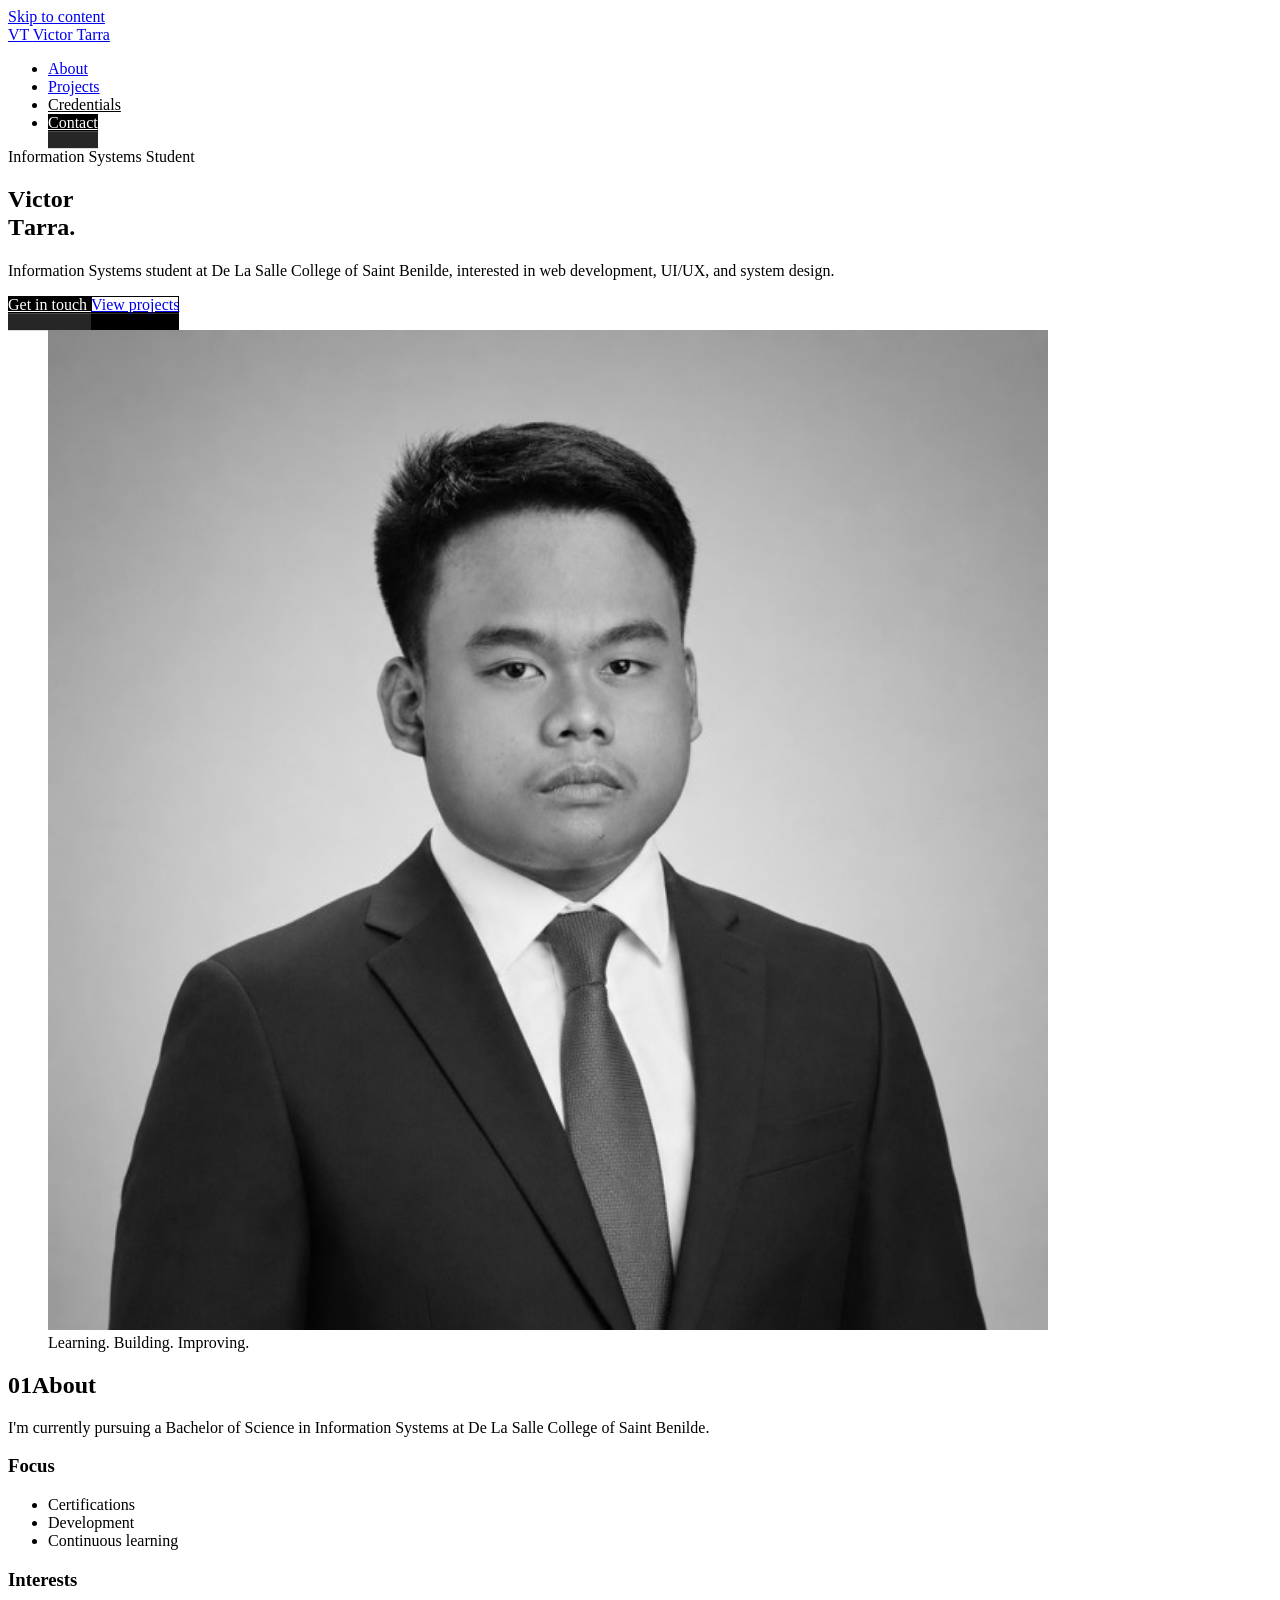
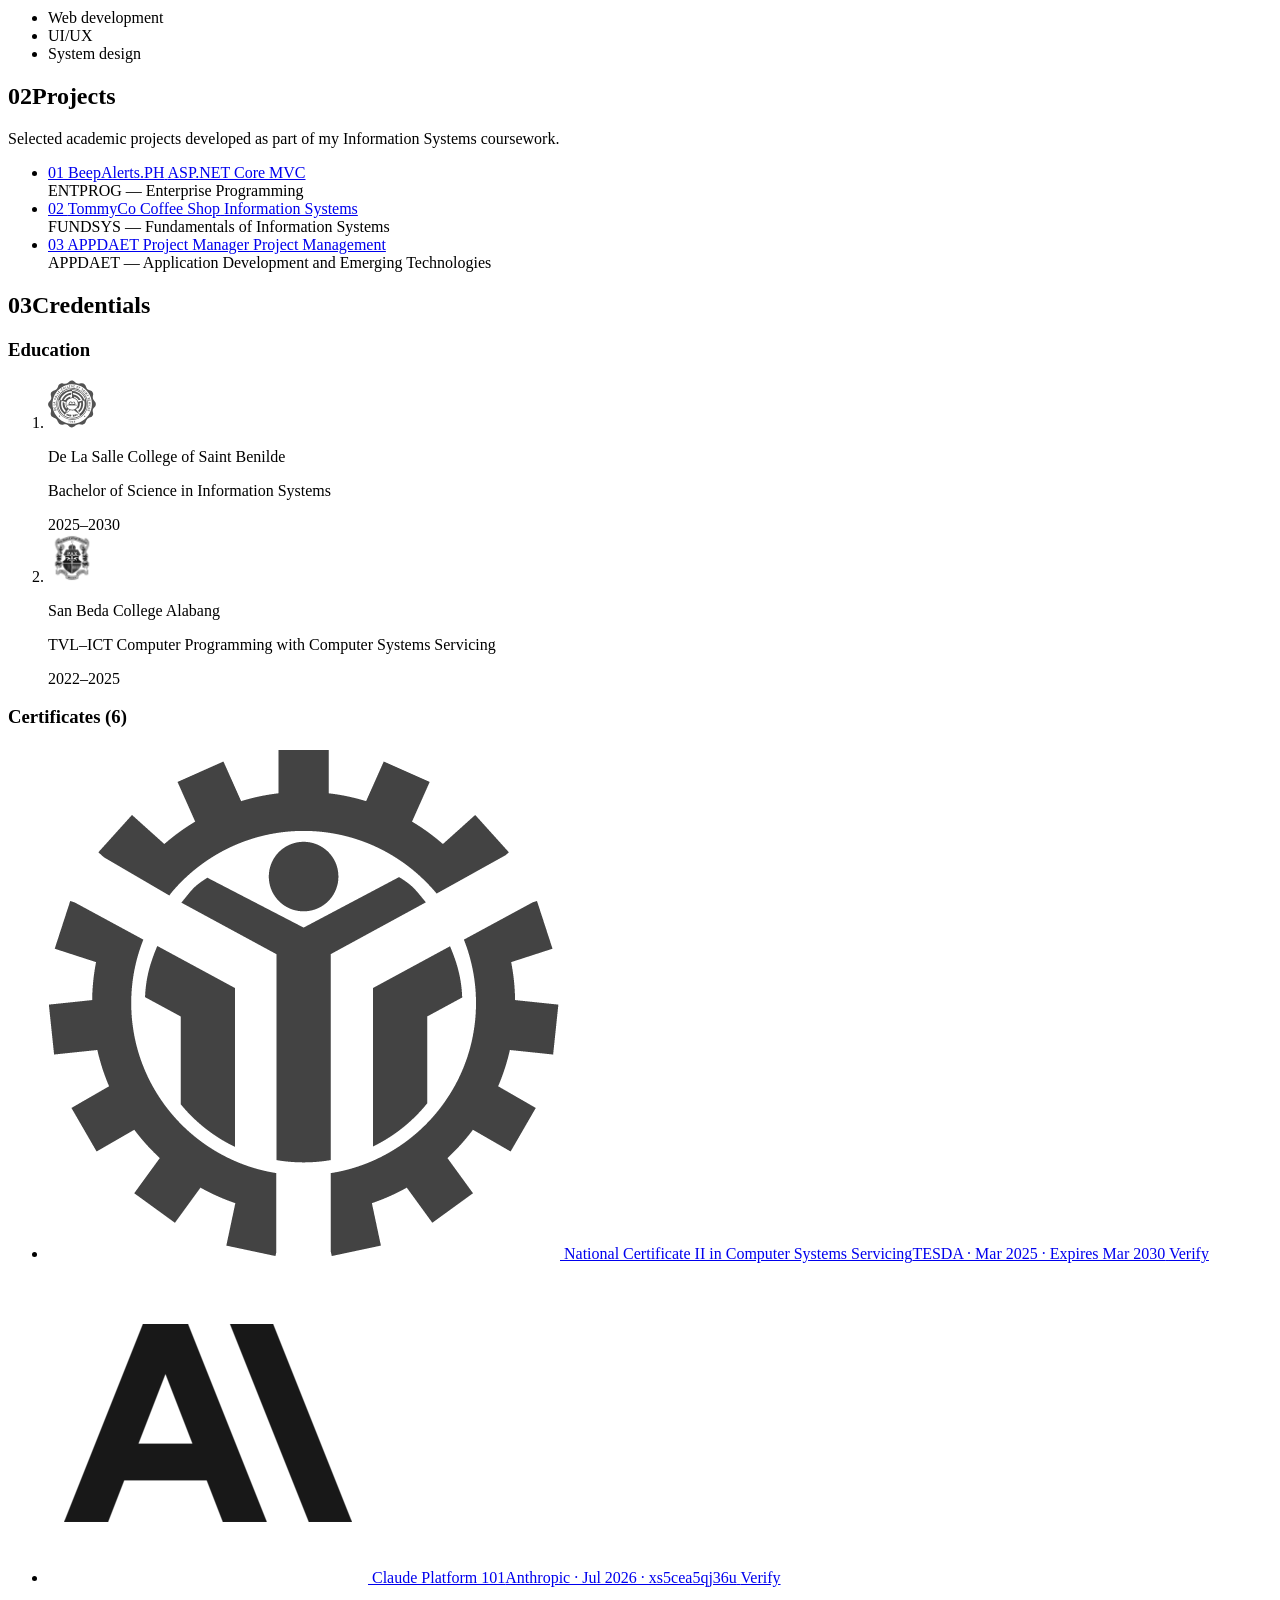
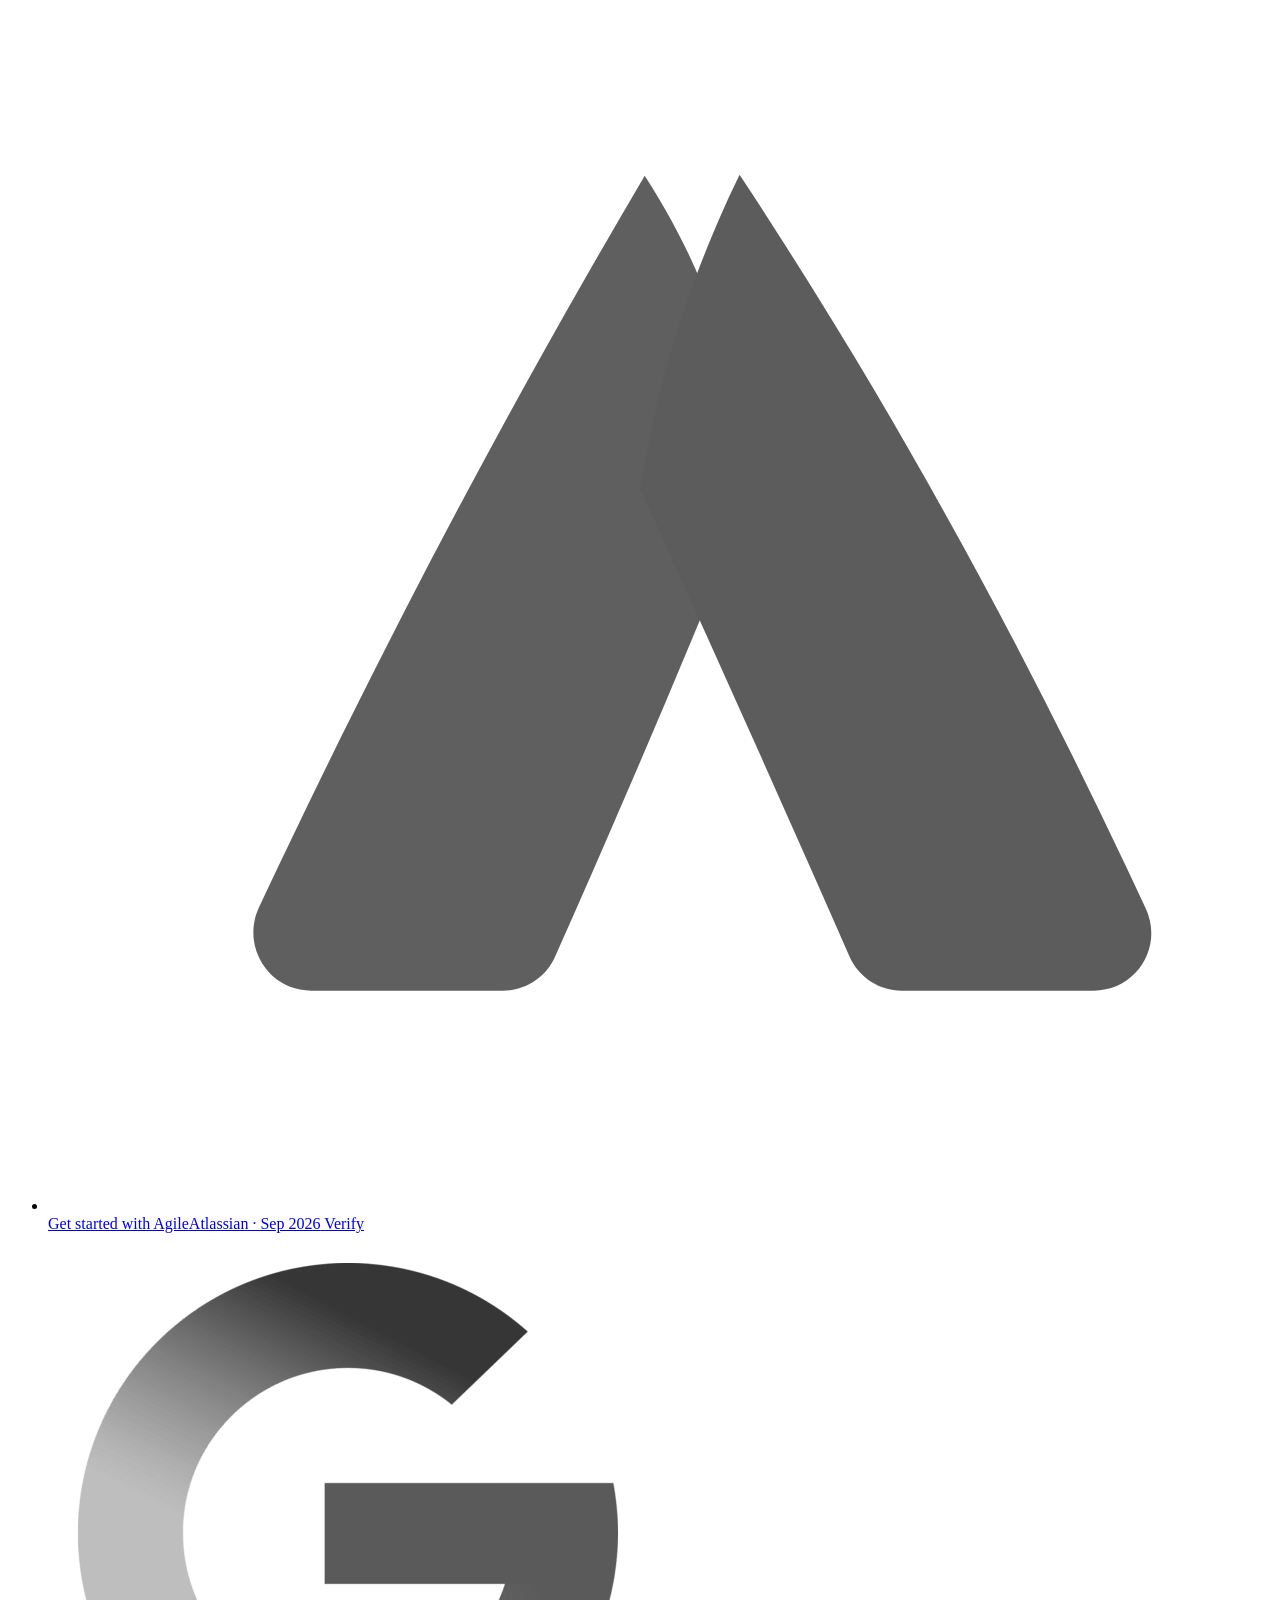
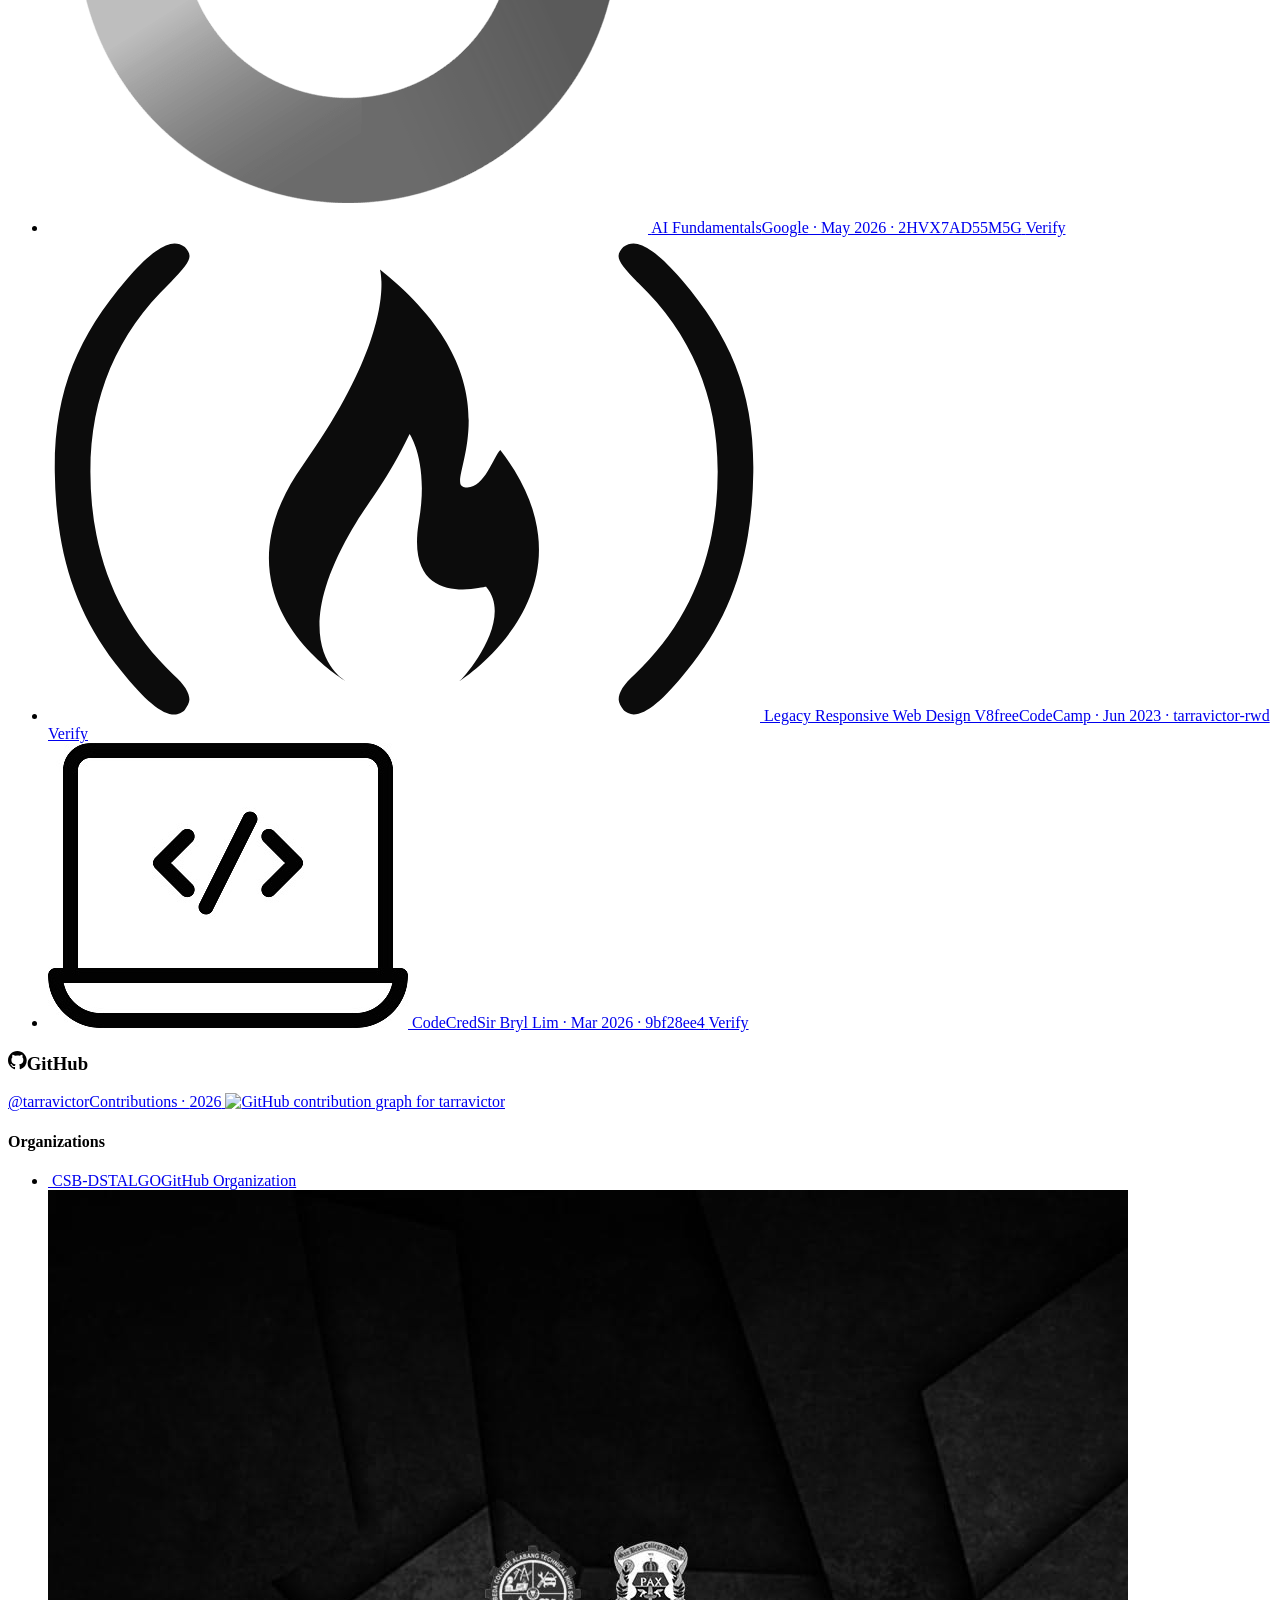
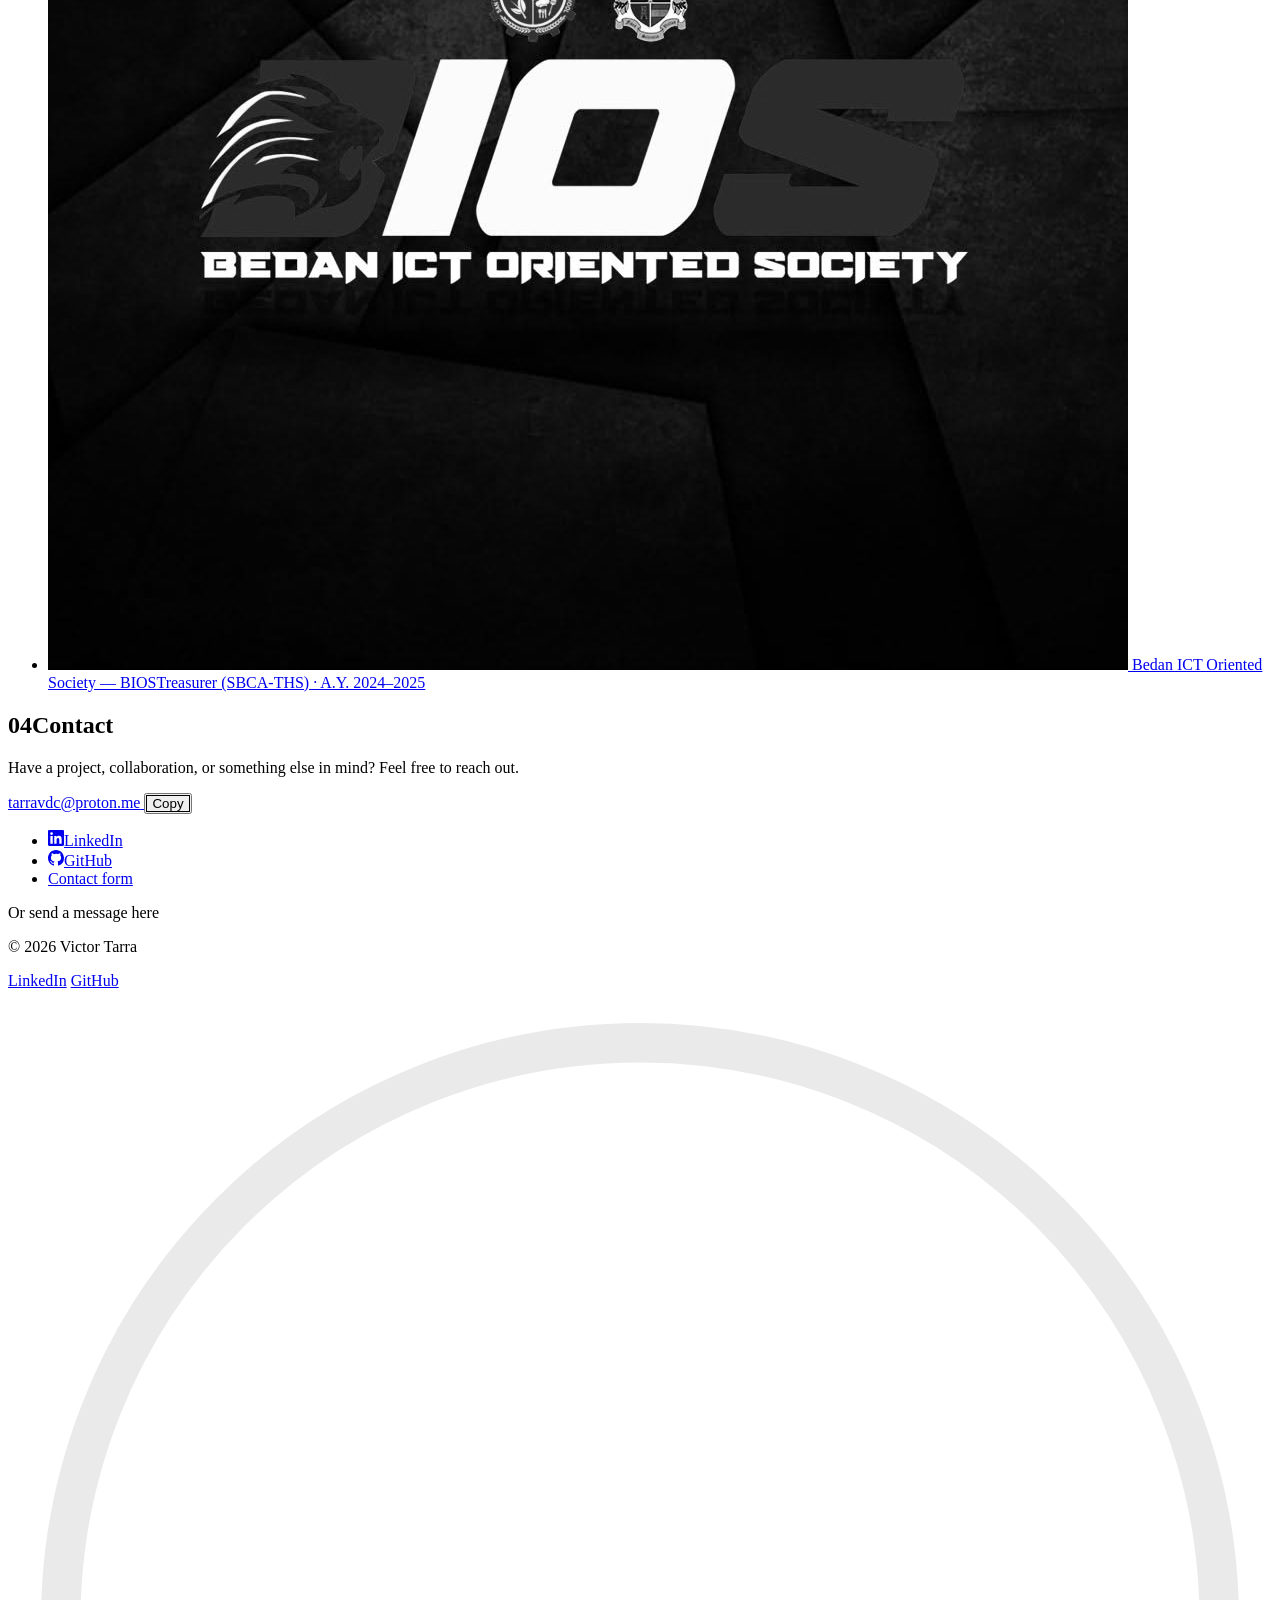
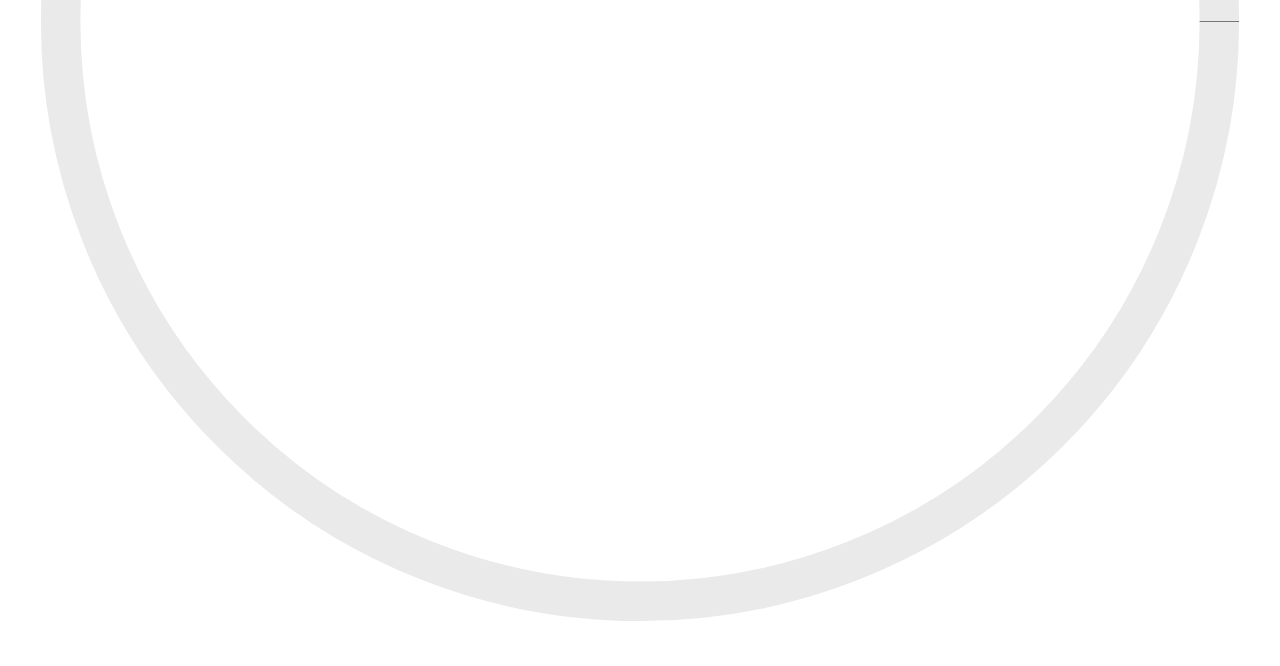
==== commit ed091d15: "Make redesign the live index.html and update README Co-Authored-By: Claude Sonnet 5.5 <noreply@anthr" ====
--- a/index.html
+++ b/index.html
@@ -1,430 +1,586 @@
-<!DOCTYPE html>
+<!doctype html>
 <html lang="en">
 <head>
-    <meta charset="UTF-8" />
-    <meta name="viewport" content="width=device-width, initial-scale=1.0" />
-
-    <title>Victor Tarra | Information Systems Student &mdash; Portfolio</title>
-    <meta name="description" content="Portfolio of Victor Tarra, an Information Systems student at De La Salle College of Saint Benilde. Selected academic projects, certifications, and GitHub activity." />
-    <meta name="author" content="Victor Tarra" />
-    <meta name="theme-color" content="#ffffff" />
-    <link rel="canonical" href="https://tarravictor.github.io/MyPortfolio/" />
-
-    <meta http-equiv="X-Content-Type-Options" content="nosniff" />
-    <meta name="referrer" content="strict-origin-when-cross-origin" />
-
-    <meta property="og:type" content="website" />
-    <meta property="og:site_name" content="Victor Tarra" />
-    <meta property="og:title" content="Victor Tarra | Information Systems Student" />
-    <meta property="og:description" content="Selected academic projects, certifications, and GitHub activity." />
-    <meta property="og:url" content="https://tarravictor.github.io/MyPortfolio/" />
-    <meta property="og:image" content="https://tarravictor.github.io/MyPortfolio/og-image.jpg" />
-    <meta property="og:image:width" content="1200" />
-    <meta property="og:image:height" content="630" />
-    <meta property="og:image:alt" content="Victor Tarra &mdash; Information Systems Student. Projects, Credentials, Contact." />
-    <meta property="og:locale" content="en_US" />
-
-    <meta name="twitter:card" content="summary_large_image" />
-    <meta name="twitter:title" content="Victor Tarra | Information Systems Student" />
-    <meta name="twitter:description" content="Selected academic projects, certifications, and GitHub activity." />
-    <meta name="twitter:image" content="https://tarravictor.github.io/MyPortfolio/og-image.jpg" />
-    <meta name="twitter:image:alt" content="Victor Tarra &mdash; Information Systems Student. Projects, Credentials, Contact." />
-
-    <script type="application/ld+json">
-    {
-        "@context": "https://schema.org",
-        "@type": "Person",
-        "name": "Victor Tarra",
-        "url": "https://tarravictor.github.io/MyPortfolio/",
-        "email": "mailto:tarravdc@proton.me",
-        "jobTitle": "Information Systems Student",
-        "affiliation": {
-            "@type": "CollegeOrUniversity",
-            "name": "De La Salle College of Saint Benilde"
+  <meta charset="utf-8" />
+  <meta name="viewport" content="width=device-width, initial-scale=1" />
+
+  <title>Victor Tarra | Information Systems Student — Portfolio</title>
+  <meta name="description" content="Portfolio of Victor Tarra, an Information Systems student at De La Salle College of Saint Benilde. Selected academic projects, certifications, and GitHub activity." />
+  <meta name="author" content="Victor Tarra" />
+  <meta name="theme-color" content="#ffffff" />
+  <link rel="canonical" href="https://tarravictor.github.io/MyPortfolio/" />
+  <meta http-equiv="X-Content-Type-Options" content="nosniff" />
+  <meta name="referrer" content="strict-origin-when-cross-origin" />
+
+  <meta property="og:type" content="website" />
+  <meta property="og:site_name" content="Victor Tarra" />
+  <meta property="og:title" content="Victor Tarra | Information Systems Student" />
+  <meta property="og:description" content="Selected academic projects, certifications, and GitHub activity." />
+  <meta property="og:url" content="https://tarravictor.github.io/MyPortfolio/" />
+  <meta property="og:image" content="https://tarravictor.github.io/MyPortfolio/og-image.jpg" />
+  <meta property="og:image:width" content="1200" />
+  <meta property="og:image:height" content="630" />
+  <meta property="og:image:alt" content="Victor Tarra — Information Systems Student. Projects, Credentials, Contact." />
+  <meta property="og:locale" content="en_US" />
+  <meta name="twitter:card" content="summary_large_image" />
+  <meta name="twitter:title" content="Victor Tarra | Information Systems Student" />
+  <meta name="twitter:description" content="Selected academic projects, certifications, and GitHub activity." />
+  <meta name="twitter:image" content="https://tarravictor.github.io/MyPortfolio/og-image.jpg" />
+  <meta name="twitter:image:alt" content="Victor Tarra — Information Systems Student. Projects, Credentials, Contact." />
+
+  <script type="application/ld+json">
+  {
+    "@context": "https://schema.org",
+    "@type": "Person",
+    "name": "Victor Tarra",
+    "url": "https://tarravictor.github.io/MyPortfolio/",
+    "email": "mailto:tarravdc@proton.me",
+    "jobTitle": "Information Systems Student",
+    "affiliation": { "@type": "CollegeOrUniversity", "name": "De La Salle College of Saint Benilde" },
+    "alumniOf": { "@type": "CollegeOrUniversity", "name": "San Beda College Alabang" },
+    "knowsAbout": ["Information Systems", "Web Development", "UI/UX Design", "System Design"],
+    "sameAs": ["https://github.com/tarravictor", "https://linkedin.com/in/tarravictor"]
+  }
+  </script>
+  <script>if (window.top !== window.self) window.top.location = window.self.location;</script>
+
+  <link rel="icon" type="image/svg+xml" href="favicon.svg" />
+  <link rel="apple-touch-icon" href="apple-touch-icon.png" />
+  <link rel="manifest" href="site.webmanifest" />
+  <link rel="preconnect" href="https://fonts.googleapis.com" />
+  <link rel="preconnect" href="https://fonts.gstatic.com" crossorigin />
+  <link href="https://fonts.googleapis.com/css2?family=Inter:wght@400;500;600&display=swap" rel="stylesheet" />
+
+  <script src="https://cdn.tailwindcss.com"></script>
+  <script>
+    tailwind.config = {
+      theme: {
+        extend: {
+          colors: { smoke: '#F5F5F5', rule: '#EAEAEA', muted: '#737373' },
+          fontFamily: { sans: ['Inter', 'system-ui', 'sans-serif'] },
         },
-        "alumniOf": {
-            "@type": "CollegeOrUniversity",
-            "name": "San Beda College Alabang"
-        },
-        "knowsAbout": [
-            "Information Systems",
-            "Web Development",
-            "UI/UX Design",
-            "System Design"
-        ],
-        "sameAs": [
-            "https://github.com/tarravictor",
-            "https://linkedin.com/in/tarravictor"
-        ]
+      },
+    };
+  </script>
+  <script src="https://unpkg.com/lucide@1.48.0/dist/umd/lucide.min.js"
+          integrity="sha384-Hh7C333mXel+qppGoFs4qAOXp7h67eur4XsQVF2bvHAM3MQ4DX4cQI7oRCzb98J4"
+          crossorigin="anonymous" referrerpolicy="no-referrer" defer></script>
+
+  <style>
+    :root { --ease: cubic-bezier(.2,.8,.2,1); }
+    html { scroll-behavior: smooth; scroll-padding-top: 4.5rem; }
+    :focus-visible { outline: 1px solid currentColor; outline-offset: 4px; }
+    svg.lucide { width: 1em; height: 1em; stroke-width: 1.5; flex-shrink: 0; }
+
+    /* Scroll reveal */
+    .reveal { opacity: 0; transform: translateY(16px); transition: opacity .9s var(--ease), transform .9s var(--ease); transition-delay: var(--d, 0s); }
+    .reveal.in { opacity: 1; transform: none; }
+
+    /* Hero name: letters rise in */
+    .split .ch { display: inline-block; transform: translateY(110%); transition: transform 1s var(--ease); transition-delay: calc(var(--i) * 35ms + .1s); }
+    .split .line { display: block; overflow: hidden; padding-bottom: .04em; }
+    .loaded .split .ch { transform: none; }
+
+    /* Nav */
+    #site-nav { transition: transform .4s var(--ease), border-color .3s; }
+    #site-nav.hide { transform: translateY(-100%); }
+    #progress { transform-origin: 0 50%; transform: scaleX(0); }
+    .nav-link { position: relative; }
+    .nav-link::after { content: ''; position: absolute; left: 50%; bottom: -8px; width: 4px; height: 4px; border-radius: 9999px; background: #000; transform: translateX(-50%) scale(0); transition: transform .3s var(--ease); }
+    .nav-link.active { color: #000; }
+    .nav-link.active::after { transform: translateX(-50%) scale(1); }
+
+    /* Draw-in underline */
+    .u { background: linear-gradient(currentColor, currentColor) 0 100% / 0 1px no-repeat; transition: background-size .4s var(--ease); }
+    .u:hover, .group:hover .u { background-size: 100% 1px; }
+
+    /* Arrows / icons */
+    .nudge { transition: transform .35s var(--ease); }
+    .group:hover .nudge { transform: translate(3px, -3px); }
+    .group:hover .nudge-r { transform: translateX(4px); }
+    .group:hover .nudge-d { transform: translateY(3px); }
+    .icon-box { transition: background-color .3s, color .3s, border-color .3s, transform .35s var(--ease); }
+    .group:hover .icon-box { background: #000; color: #fff; border-color: #000; transform: rotate(-6deg); }
+
+    /* Buttons: fill slides up on hover */
+    .btn { position: relative; isolation: isolate; overflow: hidden; }
+    .btn::before { content: ''; position: absolute; inset: 0; z-index: -1; transform: translateY(101%); transition: transform .45s var(--ease); }
+    .btn:hover::before { transform: none; }
+    .btn-dark { background: #000; color: #fff; }
+    .btn-dark::before { background: #262626; }
+    .btn-line { box-shadow: inset 0 0 0 1px #000; transition: color .3s; }
+    .btn-line::before { background: #000; }
+    .btn-line:hover { color: #fff; }
+
+    .mono { filter: grayscale(1); transition: filter .5s ease, transform .8s var(--ease); }
+    .group:hover .mono { filter: none; }
+
+    /* List rows slide on hover */
+    .row { transition: padding .35s var(--ease), background-color .3s; }
+    @media (hover: hover) { .row:hover { padding-left: .75rem; padding-right: .75rem; background: #F5F5F5; } }
+
+    /* Projects: floating preview follows the cursor */
+    #preview { position: fixed; top: 0; left: 0; z-index: 30; width: 340px; aspect-ratio: 16/10; pointer-events: none; opacity: 0; transform: translate(-50%, -50%) scale(.85); transition: opacity .3s ease, transform .4s var(--ease); overflow: hidden; box-shadow: 0 30px 60px -20px rgba(0,0,0,.35); }
+    #preview.show { opacity: 1; transform: translate(-50%, -50%) scale(1); }
+    #preview img { position: absolute; inset: 0; width: 100%; height: 100%; object-fit: cover; opacity: 0; transition: opacity .3s; }
+    #preview img.on { opacity: 1; }
+    .project .title { transition: transform .5s var(--ease), color .3s; }
+    @media (hover: hover) {
+      .projects:hover .project .title { color: #c4c4c4; }
+      .projects .project:hover .title { color: #000; transform: translateX(1rem); }
     }
-    </script>
-
-    <script>
-        if (window.top !== window.self) {
-            window.top.location = window.self.location;
-        }
-    </script>
-
-    <link rel="stylesheet" href="style.css" />
-    <link rel="stylesheet" href="github-credentials.css" />
-    <link rel="stylesheet" href="portfolio.css" />
-    <link rel="icon" type="image/svg+xml" href="favicon.svg" />
-    <link rel="apple-touch-icon" href="apple-touch-icon.png" />
-    <link rel="manifest" href="site.webmanifest" />
-    <script src="https://unpkg.com/lucide@1.48.0/dist/umd/lucide.min.js"
-            integrity="sha384-Hh7C333mXel+qppGoFs4qAOXp7h67eur4XsQVF2bvHAM3MQ4DX4cQI7oRCzb98J4"
-            crossorigin="anonymous" referrerpolicy="no-referrer" defer></script>
+
+    details > summary { list-style: none; cursor: pointer; }
+    details > summary::-webkit-details-marker { display: none; }
+    .plus { transition: transform .35s var(--ease); }
+    details[open] > summary .plus { transform: rotate(45deg); }
+    details[open] > div { animation: open .45s var(--ease); }
+    @keyframes open { from { opacity: 0; transform: translateY(-6px); } }
+
+    /* Back-to-top with progress ring */
+    #to-top { opacity: 0; transform: translateY(12px); pointer-events: none; transition: opacity .3s, transform .4s var(--ease); }
+    #to-top.show { opacity: 1; transform: none; pointer-events: auto; }
+    #ring { transition: stroke-dashoffset .1s linear; }
+
+    #toast { opacity: 0; transform: translate(-50%, 12px); transition: opacity .3s, transform .4s var(--ease); }
+    #toast.show { opacity: 1; transform: translate(-50%, 0); }
+
+    @media (prefers-reduced-motion: reduce) {
+      html { scroll-behavior: auto; }
+      .reveal, .split .ch { opacity: 1; transform: none; }
+      *, *::before, *::after { transition: none !important; animation: none !important; }
+    }
+  </style>
 </head>
-<body>
-    <a class="skip-link" href="#main-content">Skip to content</a>
-    <header class="nav" id="top">
-        <div class="nav-container">
-            <a class="logo" href="#top" aria-label="Victor Tarra &mdash; back to top">VT</a>
-            <nav id="nav-menu" aria-label="Main navigation">
-                <a href="#about">About Me</a>
-                <a href="#credentials">My Credentials</a>
-                <a href="#projects">My Projects</a>
-                <a href="#contact">Contact</a>
-            </nav>
-        </div>
-    </header>
-
-    <main id="main-content" tabindex="-1">
-        <section class="hero fade" aria-labelledby="portfolio-name">
-            <div class="container hero-grid">
-                <div class="hero-copy">
-                    <p class="tag">Information Systems Student</p>
-                    <h1 id="portfolio-name">Victor Tarra<span class="name-period" aria-hidden="true">.</span></h1>
-                    <section id="about" class="about-intro" aria-labelledby="about-title" tabindex="-1">
-                        <h2 id="about-title" class="eyebrow">About Me</h2>
-                        <p class="desc">I'm currently pursuing a Bachelor of Science in Information Systems at
-                            <strong>De La Salle College of Saint Benilde</strong>.</p>
-                    </section>
-                    <div class="actions">
-                        <a href="#contact" class="btn primary"><span>Contact</span><i data-lucide="arrow-up-right"></i></a>
-                        <a href="#about" class="btn ghost"><span>Learn More</span><i data-lucide="arrow-right"></i></a>
-                    </div>
-                    <div class="personal-notes">
-                        <div><h3>Focus <span>(Current)</span></h3><p>Certifications, development, and continuous learning.</p></div>
-                        <div><h3>Interests</h3><p>Web development, UI/UX, and system design.</p></div>
-                    </div>
+<body class="overflow-x-clip bg-white font-sans text-[15px] text-black antialiased selection:bg-black selection:text-white">
+  <a href="#main-content" class="sr-only focus:not-sr-only focus:fixed focus:left-4 focus:top-4 focus:z-50 focus:bg-black focus:px-4 focus:py-2 focus:text-white">Skip to content</a>
+
+  <!-- Nav -->
+  <header id="site-nav" class="fixed inset-x-0 top-0 z-40 border-b border-transparent bg-white/85 backdrop-blur-md">
+    <nav class="mx-auto flex h-16 max-w-6xl items-center justify-between px-6" aria-label="Main navigation">
+      <a href="#top" class="group flex items-center gap-2.5 font-medium" aria-label="Victor Tarra — back to top">
+        <span class="grid h-7 w-7 place-items-center bg-black text-[11px] font-semibold text-white transition-transform duration-500 group-hover:rotate-90">VT</span>
+        <span class="hidden sm:inline">Victor Tarra</span>
+      </a>
+      <ul class="flex items-center gap-6 text-muted sm:gap-8">
+        <li class="hidden sm:block"><a href="#about" class="nav-link transition-colors hover:text-black">About</a></li>
+        <li><a href="#projects" class="nav-link transition-colors hover:text-black">Projects</a></li>
+        <li class="hidden sm:block"><a href="#credentials" class="nav-link transition-colors hover:text-black">Credentials</a></li>
+        <li><a href="#contact" class="btn btn-dark group flex items-center gap-1.5 px-4 py-2 text-sm">Contact <i data-lucide="arrow-up-right" class="nudge"></i></a></li>
+      </ul>
+    </nav>
+    <div id="progress" class="h-px bg-black"></div>
+  </header>
+
+  <main id="main-content" tabindex="-1">
+    <div class="mx-auto max-w-6xl px-6">
+      <!-- Hero -->
+      <section id="top" class="grid min-h-[92svh] content-center gap-10 pb-16 pt-28 md:grid-cols-12 md:items-end md:gap-12" aria-labelledby="portfolio-name">
+        <div class="md:col-span-8">
+          <p class="reveal mb-8 inline-flex items-center gap-2 text-muted"><i data-lucide="graduation-cap"></i>Information Systems Student</p>
+          <h1 id="portfolio-name" class="split text-[clamp(4rem,17vw,10rem)] font-semibold leading-[0.88] tracking-[-0.055em]" aria-label="Victor Tarra.">
+            <span class="line" aria-hidden="true">Victor</span><span class="line" aria-hidden="true">Tarra.</span>
+          </h1>
+          <p class="reveal mt-10 max-w-md text-lg leading-relaxed text-neutral-600" style="--d:.5s">
+            Information Systems student at <span class="text-black underline decoration-1 underline-offset-4">De La Salle College of Saint Benilde</span>, interested in web development, UI/UX, and system design.
+          </p>
+          <div class="reveal mt-10 flex flex-wrap items-center gap-3" style="--d:.6s">
+            <a href="#contact" class="btn btn-dark group flex items-center gap-2 px-6 py-3.5">Get in touch <i data-lucide="arrow-up-right" class="nudge"></i></a>
+            <a href="#projects" class="btn btn-line group flex items-center gap-2 px-6 py-3.5">View projects <i data-lucide="arrow-down" class="nudge nudge-d"></i></a>
+          </div>
+        </div>
+        <figure class="reveal group order-first flex items-center gap-4 md:order-none md:col-span-4 md:block md:w-full" style="--d:.3s">
+          <div class="relative shrink-0 overflow-hidden rounded-2xl border border-rule bg-smoke p-1.5 md:rounded-3xl md:p-2.5">
+            <img src="profile-hero.jpg" srcset="profile-hero-640.jpg 640w, profile-hero.jpg 1000w" sizes="(min-width: 1152px) 360px, (min-width: 768px) 32vw, 72px"
+                 alt="Portrait of Victor Tarra" fetchpriority="high" decoding="async" width="1000" height="1000"
+                 class="mono h-20 w-20 rounded-xl object-cover md:aspect-[4/5] md:h-auto md:w-full md:rounded-2xl" />
+          </div>
+          <figcaption class="flex items-center justify-between text-sm text-muted md:mt-3">
+            <span>Learning. Building. Improving.</span><i data-lucide="arrow-down-right" class="ml-3 hidden md:block"></i>
+          </figcaption>
+        </figure>
+      </section>
+
+      <!-- About -->
+      <section id="about" class="grid gap-8 border-t border-rule py-24 md:grid-cols-12" aria-labelledby="about-title">
+        <h2 id="about-title" class="flex items-center gap-2 self-start text-muted md:sticky md:top-24 md:col-span-3"><span class="tabular-nums">01</span><span class="h-px w-6 bg-rule"></span>About</h2>
+        <div class="md:col-span-9">
+          <p class="reveal max-w-3xl text-[clamp(1.5rem,3vw,2.25rem)] leading-snug tracking-tight">
+            I'm currently pursuing a Bachelor of Science in Information Systems at
+            <span class="underline decoration-1 underline-offset-[0.2em]">De La Salle College of Saint Benilde</span>.
+          </p>
+          <div class="mt-16 grid gap-10 sm:grid-cols-2">
+            <div class="reveal">
+              <h3 class="mb-3 text-muted">Focus</h3>
+              <ul>
+                <li class="group row flex items-center gap-4 border-b border-rule py-3"><span class="icon-box grid h-9 w-9 place-items-center border border-rule"><i data-lucide="badge-check"></i></span>Certifications</li>
+                <li class="group row flex items-center gap-4 border-b border-rule py-3"><span class="icon-box grid h-9 w-9 place-items-center border border-rule"><i data-lucide="terminal"></i></span>Development</li>
+                <li class="group row flex items-center gap-4 py-3"><span class="icon-box grid h-9 w-9 place-items-center border border-rule"><i data-lucide="infinity"></i></span>Continuous learning</li>
+              </ul>
+            </div>
+            <div class="reveal" style="--d:.1s">
+              <h3 class="mb-3 text-muted">Interests</h3>
+              <ul>
+                <li class="group row flex items-center gap-4 border-b border-rule py-3"><span class="icon-box grid h-9 w-9 place-items-center border border-rule"><i data-lucide="code-xml"></i></span>Web development</li>
+                <li class="group row flex items-center gap-4 border-b border-rule py-3"><span class="icon-box grid h-9 w-9 place-items-center border border-rule"><i data-lucide="pen-tool"></i></span>UI/UX</li>
+                <li class="group row flex items-center gap-4 py-3"><span class="icon-box grid h-9 w-9 place-items-center border border-rule"><i data-lucide="monitor"></i></span>System design</li>
+              </ul>
+            </div>
+          </div>
+        </div>
+      </section>
+
+      <!-- Projects -->
+      <section id="projects" class="border-t border-rule py-24" aria-labelledby="projects-title">
+        <div class="grid gap-8 md:grid-cols-12">
+          <h2 id="projects-title" class="flex items-center gap-2 self-start text-muted md:sticky md:top-24 md:col-span-3"><span class="tabular-nums">02</span><span class="h-px w-6 bg-rule"></span>Projects</h2>
+          <p class="max-w-md text-neutral-600 md:col-span-9">Selected academic projects developed as part of my Information Systems coursework.</p>
+        </div>
+
+        <ul class="projects mt-12">
+          <!-- BeepAlerts -->
+          <li class="reveal border-t border-rule">
+            <a href="http://beepalertsph.runasp.net/" target="_blank" rel="noopener noreferrer" data-preview="0" class="project group grid items-center gap-3 py-8 sm:grid-cols-12">
+              <span class="flex items-center gap-2 text-muted sm:col-span-1"><i data-lucide="tram-front"></i><span class="tabular-nums">01</span></span>
+              <span class="title text-[clamp(1.75rem,3.6vw,2.75rem)] font-medium leading-none tracking-tight sm:col-span-7">BeepAlerts.PH</span>
+              <span class="flex items-center justify-between gap-4 text-muted sm:col-span-4">
+                <span class="border border-rule px-2.5 py-1 text-xs">ASP.NET Core MVC</span>
+                <span class="icon-box grid h-10 w-10 place-items-center rounded-full border border-rule text-black"><i data-lucide="arrow-up-right" class="nudge"></i></span>
+              </span>
+            </a>
+            <details class="pb-2">
+              <summary class="group flex items-center justify-between pb-6 text-muted transition-colors hover:text-black sm:ml-[8.333%]">
+                <span class="flex items-center gap-2"><i data-lucide="book-open"></i>ENTPROG — Enterprise Programming</span><i data-lucide="plus" class="plus text-lg"></i>
+              </summary>
+              <div class="grid gap-8 pb-10 sm:ml-[8.333%] md:grid-cols-2">
+                <img src="beepalerts-preview.png" alt="BeepAlerts.PH website preview" loading="lazy" class="w-full border border-rule" />
+                <div class="space-y-5 text-neutral-700">
+                  <p>A web-based LRT-1 platform for commuter incident reporting and transportation alerts.</p>
+                  <p class="flex gap-2 text-sm text-muted"><i data-lucide="info" class="mt-0.5"></i><span>Disclaimer: BeepAlerts.PH is a student prototype from De La Salle-College of Saint Benilde and is not affiliated with LRTA, LRMC, or any government agency.</span></p>
+                  <dl class="space-y-2 text-sm">
+                    <div class="flex items-center gap-3"><dt class="flex w-28 shrink-0 items-center gap-2 text-muted"><i data-lucide="server"></i>Hosted by</dt><dd>MonsterASP.NET</dd></div>
+                    <div class="flex items-start gap-3"><dt class="flex w-28 shrink-0 items-center gap-2 text-muted"><i data-lucide="users"></i>Team</dt><dd>Victor Tarra, Shawn Grefaldeo, Ronan Dalida</dd></div>
+                  </dl>
+                  <a href="http://beepalertsph.runasp.net/" target="_blank" rel="noopener noreferrer" class="btn btn-dark group inline-flex items-center gap-2 px-5 py-3 text-sm">Visit website <i data-lucide="arrow-up-right" class="nudge"></i></a>
                 </div>
-                <figure class="hero-portrait">
-                    <div class="portrait-crop"><img src="profile-hero.jpg" srcset="profile-hero-640.jpg 640w, profile-hero.jpg 1000w" sizes="(min-width: 1200px) 30vw, (min-width: 600px) 32vw, 100vw" alt="Portrait of Victor Tarra" fetchpriority="high" decoding="async" width="1000" height="1000" /></div>
-                    <figcaption><span>Learning. Building. Improving.</span><span aria-hidden="true">↘</span></figcaption>
-                </figure>
+              </div>
+            </details>
+          </li>
+
+          <!-- TommyCo -->
+          <li class="reveal border-t border-rule">
+            <a href="https://tarravictor.github.io/TommyCo_FUNDSYS/" target="_blank" rel="noopener noreferrer" data-preview="1" class="project group grid items-center gap-3 py-8 sm:grid-cols-12">
+              <span class="flex items-center gap-2 text-muted sm:col-span-1"><i data-lucide="coffee"></i><span class="tabular-nums">02</span></span>
+              <span class="title text-[clamp(1.75rem,3.6vw,2.75rem)] font-medium leading-none tracking-tight sm:col-span-7">TommyCo Coffee Shop</span>
+              <span class="flex items-center justify-between gap-4 text-muted sm:col-span-4">
+                <span class="border border-rule px-2.5 py-1 text-xs">Information Systems</span>
+                <span class="icon-box grid h-10 w-10 place-items-center rounded-full border border-rule text-black"><i data-lucide="arrow-up-right" class="nudge"></i></span>
+              </span>
+            </a>
+            <details class="pb-2">
+              <summary class="group flex items-center justify-between pb-6 text-muted transition-colors hover:text-black sm:ml-[8.333%]">
+                <span class="flex items-center gap-2"><i data-lucide="book-open"></i>FUNDSYS — Fundamentals of Information Systems</span><i data-lucide="plus" class="plus text-lg"></i>
+              </summary>
+              <div class="grid gap-8 pb-10 sm:ml-[8.333%] md:grid-cols-2">
+                <img src="tommyco-preview.png" alt="TommyCo Coffee Shop website preview" loading="lazy" class="w-full border border-rule" />
+                <div class="space-y-5 text-neutral-700">
+                  <p>A website developed for a local coffee shop in Manila, designed to showcase its products, services, and business information while demonstrating how technology can support daily operations and improve customer experience.</p>
+                  <dl class="space-y-2 text-sm">
+                    <div class="flex items-center gap-3"><dt class="flex w-28 shrink-0 items-center gap-2 text-muted"><i data-lucide="workflow"></i>Scope</dt><dd>Business Process &amp; System Design</dd></div>
+                    <div class="flex items-start gap-3"><dt class="flex w-28 shrink-0 items-center gap-2 text-muted"><i data-lucide="users"></i>Team</dt><dd>Victor Tarra, Ethan Manalili, Keon Lauzon</dd></div>
+                  </dl>
+                  <a href="https://tarravictor.github.io/TommyCo_FUNDSYS/" target="_blank" rel="noopener noreferrer" class="btn btn-dark group inline-flex items-center gap-2 px-5 py-3 text-sm">Visit website <i data-lucide="arrow-up-right" class="nudge"></i></a>
+                </div>
+              </div>
+            </details>
+          </li>
+
+          <!-- APPDAET -->
+          <li class="reveal border-y border-rule">
+            <a href="https://tarravictor.github.io/APPDAET-BTIS2-GROUP02/" target="_blank" rel="noopener noreferrer" data-preview="2" class="project group grid items-center gap-3 py-8 sm:grid-cols-12">
+              <span class="flex items-center gap-2 text-muted sm:col-span-1"><i data-lucide="square-kanban"></i><span class="tabular-nums">03</span></span>
+              <span class="title text-[clamp(1.75rem,3.6vw,2.75rem)] font-medium leading-none tracking-tight sm:col-span-7">APPDAET Project Manager</span>
+              <span class="flex items-center justify-between gap-4 text-muted sm:col-span-4">
+                <span class="border border-rule px-2.5 py-1 text-xs">Project Management</span>
+                <span class="icon-box grid h-10 w-10 place-items-center rounded-full border border-rule text-black"><i data-lucide="arrow-up-right" class="nudge"></i></span>
+              </span>
+            </a>
+            <details class="pb-2">
+              <summary class="group flex items-center justify-between gap-4 pb-6 text-muted transition-colors hover:text-black sm:ml-[8.333%]">
+                <span class="flex items-center gap-2"><i data-lucide="book-open"></i>APPDAET — Application Development and Emerging Technologies</span><i data-lucide="plus" class="plus text-lg"></i>
+              </summary>
+              <div class="grid gap-8 pb-10 sm:ml-[8.333%] md:grid-cols-2">
+                <img src="appdaet-preview.svg" alt="APPDAET Project Manager website preview" loading="lazy" class="w-full border border-rule" />
+                <div class="space-y-5 text-neutral-700">
+                  <p>A collaborative project management dashboard for organizing tasks, documenting project work, and keeping the APPDAET team aligned.</p>
+                  <dl class="space-y-2 text-sm">
+                    <div class="flex items-center gap-3"><dt class="flex w-28 shrink-0 items-center gap-2 text-muted"><i data-lucide="layout-dashboard"></i>Type</dt><dd>Web Application</dd></div>
+                    <div class="flex items-start gap-3"><dt class="flex w-28 shrink-0 items-center gap-2 text-muted"><i data-lucide="user"></i>Team</dt><dd>Victor Tarra</dd></div>
+                  </dl>
+                  <a href="https://tarravictor.github.io/APPDAET-BTIS2-GROUP02/" target="_blank" rel="noopener noreferrer" class="btn btn-dark group inline-flex items-center gap-2 px-5 py-3 text-sm">Visit website <i data-lucide="arrow-up-right" class="nudge"></i></a>
+                </div>
+              </div>
+            </details>
+          </li>
+        </ul>
+      </section>
+
+      <!-- Credentials -->
+      <section id="credentials" class="border-t border-rule py-24" aria-labelledby="cred-title">
+        <h2 id="cred-title" class="mb-16 flex items-center gap-2 text-muted"><span class="tabular-nums">03</span><span class="h-px w-6 bg-rule"></span>Credentials</h2>
+
+        <!-- Education -->
+        <div class="grid gap-8 md:grid-cols-12">
+          <h3 class="flex items-center gap-2 self-start text-muted md:sticky md:top-24 md:col-span-3"><i data-lucide="graduation-cap"></i>Education</h3>
+          <ol class="relative md:col-span-9">
+            <span class="absolute bottom-6 left-6 top-6 w-px bg-rule" aria-hidden="true"></span>
+            <li class="reveal group relative flex items-center gap-5 pb-8">
+              <img id="seal-dlscsb" src="dlscsb.svg" alt="De La Salle College of Saint Benilde seal" width="48" height="48" loading="lazy" class="seal mono relative h-12 w-12 shrink-0 rounded-full border border-rule bg-white object-contain p-1 transition-transform duration-500 group-hover:scale-110" />
+              <div class="flex-1">
+                <p class="font-medium">De La Salle College of Saint Benilde</p>
+                <p class="text-muted">Bachelor of Science in Information Systems</p>
+              </div>
+              <span class="flex shrink-0 items-center gap-1.5 bg-black px-2.5 py-1 text-xs text-white tabular-nums"><i data-lucide="calendar"></i>2025–2030</span>
+            </li>
+            <li class="reveal group relative flex items-center gap-5" style="--d:.1s">
+              <img id="seal-sbca" src="sbca.png" alt="San Beda College Alabang seal" width="48" height="48" loading="lazy" class="seal mono relative h-12 w-12 shrink-0 rounded-full border border-rule bg-white object-contain p-1 transition-transform duration-500 group-hover:scale-110" />
+              <div class="flex-1">
+                <p class="font-medium">San Beda College Alabang</p>
+                <p class="text-muted">TVL–ICT Computer Programming with Computer Systems Servicing</p>
+              </div>
+              <span class="flex shrink-0 items-center gap-1.5 border border-rule px-2.5 py-1 text-xs text-muted tabular-nums"><i data-lucide="calendar"></i>2022–2025</span>
+            </li>
+          </ol>
+        </div>
+
+        <!-- Certificates -->
+        <div class="mt-20 grid gap-8 md:grid-cols-12">
+          <h3 class="flex items-center gap-2 self-start text-muted md:sticky md:top-24 md:col-span-3"><i data-lucide="award"></i>Certificates <span class="text-neutral-400">(6)</span></h3>
+          <ul class="reveal md:col-span-9">
+            <li><a href="https://t2mis.tesda.gov.ph/Learners/S/770052006700780058007600450079003900550037006C00720079007100320031006800420035002B007700710030006400460075007A0074004F0064004900770078006500450046006200630058005A0075006B003D00" target="_blank" rel="noopener noreferrer" class="group row flex items-center gap-5 border-b border-rule py-5">
+              <img src="tesda-logo.png" alt="" loading="lazy" class="mono h-8 w-8 shrink-0 object-contain" />
+              <span class="flex-1"><span class="u">National Certificate II in Computer Systems Servicing</span><span class="block text-muted">TESDA · Mar 2025 · Expires Mar 2030</span></span>
+              <span class="flex items-center gap-1.5 text-sm text-muted transition-colors group-hover:text-black"><span class="hidden sm:inline">Verify</span><i data-lucide="arrow-up-right" class="nudge"></i></span></a></li>
+            <li><a href="https://verify.skilljar.com/c/xs5cea5qj36u" target="_blank" rel="noopener noreferrer" class="group row flex items-center gap-5 border-b border-rule py-5">
+              <img src="anthropic-logo.png" alt="" loading="lazy" class="mono h-8 w-8 shrink-0 object-contain" />
+              <span class="flex-1"><span class="u">Claude Platform 101</span><span class="block text-muted">Anthropic · Jul 2026 · xs5cea5qj36u</span></span>
+              <span class="flex items-center gap-1.5 text-sm text-muted transition-colors group-hover:text-black"><span class="hidden sm:inline">Verify</span><i data-lucide="arrow-up-right" class="nudge"></i></span></a></li>
+            <li><a href="https://community.atlassian.com/learning/course/learn-agile-fundamentals" target="_blank" rel="noopener noreferrer" class="group row flex items-center gap-5 border-b border-rule py-5">
+              <img src="atlassian-logo.svg" alt="" loading="lazy" class="mono h-8 w-8 shrink-0 object-contain" />
+              <span class="flex-1"><span class="u">Get started with Agile</span><span class="block text-muted">Atlassian · Sep 2026</span></span>
+              <span class="flex items-center gap-1.5 text-sm text-muted transition-colors group-hover:text-black"><span class="hidden sm:inline">Verify</span><i data-lucide="arrow-up-right" class="nudge"></i></span></a></li>
+            <li><a href="https://www.coursera.org/account/accomplishments/verify/2HVX7AD55M5G" target="_blank" rel="noopener noreferrer" class="group row flex items-center gap-5 border-b border-rule py-5">
+              <img src="google-logo.png" alt="" loading="lazy" class="mono h-8 w-8 shrink-0 object-contain" />
+              <span class="flex-1"><span class="u">AI Fundamentals</span><span class="block text-muted">Google · May 2026 · 2HVX7AD55M5G</span></span>
+              <span class="flex items-center gap-1.5 text-sm text-muted transition-colors group-hover:text-black"><span class="hidden sm:inline">Verify</span><i data-lucide="arrow-up-right" class="nudge"></i></span></a></li>
+            <li><a href="https://www.freecodecamp.org/certification/tarravictor/responsive-web-design" target="_blank" rel="noopener noreferrer" class="group row flex items-center gap-5 border-b border-rule py-5">
+              <img src="freecodecamp-logo.svg" alt="" loading="lazy" class="mono h-8 w-8 shrink-0 object-contain" />
+              <span class="flex-1"><span class="u">Legacy Responsive Web Design V8</span><span class="block text-muted">freeCodeCamp · Jun 2023 · tarravictor-rwd</span></span>
+              <span class="flex items-center gap-1.5 text-sm text-muted transition-colors group-hover:text-black"><span class="hidden sm:inline">Verify</span><i data-lucide="arrow-up-right" class="nudge"></i></span></a></li>
+            <li><a href="https://www.codecred.dev/verify/9bf28ee4-9af4-4ae7-bde2-7be6ca0adc53" target="_blank" rel="noopener noreferrer" class="group row flex items-center gap-5 py-5">
+              <img src="code-cred.jpg" alt="" loading="lazy" class="mono h-8 w-8 shrink-0 object-contain" />
+              <span class="flex-1"><span class="u">CodeCred</span><span class="block text-muted">Sir Bryl Lim · Mar 2026 · 9bf28ee4</span></span>
+              <span class="flex items-center gap-1.5 text-sm text-muted transition-colors group-hover:text-black"><span class="hidden sm:inline">Verify</span><i data-lucide="arrow-up-right" class="nudge"></i></span></a></li>
+          </ul>
+        </div>
+
+        <!-- GitHub -->
+        <div class="mt-20 grid gap-8 md:grid-cols-12">
+          <h3 class="flex items-center gap-2 self-start text-muted md:sticky md:top-24 md:col-span-3"><svg class="lucide" viewBox="0 0 16 16" fill="currentColor" stroke="none" aria-hidden="true"><path d="M8 0C3.58 0 0 3.58 0 8c0 3.54 2.29 6.53 5.47 7.59.4.07.55-.17.55-.38 0-.19-.01-.82-.01-1.49-2.01.37-2.53-.49-2.69-.94-.09-.23-.48-.94-.82-1.13-.28-.15-.68-.52-.01-.53.63-.01 1.08.58 1.23.82.72 1.21 1.87.87 2.33.66.07-.52.28-.87.51-1.07-1.78-.2-3.64-.89-3.64-3.95 0-.87.31-1.59.82-2.15-.08-.2-.36-1.02.08-2.12 0 0 .67-.21 2.2.82a7.42 7.42 0 012-.27c.68 0 1.360.09 2 .27 1.53-1.04 2.2-.82 2.2-.82.44 1.1.16 1.92.08 2.12.51.56.82 1.27.82 2.15 0 3.07-1.87 3.75-3.65 3.95.29.25.54.73.54 1.48 0 1.07-.01 1.93-.01 2.2 0 .21.15.46.55.38A8.012 8.012 0 0016 8c0-4.42-3.58-8-8-8z"/></svg>GitHub</h3>
+          <div class="reveal min-w-0 md:col-span-9">
+            <a href="https://github.com/tarravictor" target="_blank" rel="noopener noreferrer" class="group flex items-baseline justify-between">
+              <span class="flex items-center gap-1.5"><span class="u">@tarravictor</span><i data-lucide="arrow-up-right" class="nudge text-muted"></i></span><span class="text-muted">Contributions · <span id="github-year">2026</span></span>
+            </a>
+            <a href="https://github.com/tarravictor" target="_blank" rel="noopener noreferrer" class="mt-5 block overflow-x-auto border border-rule p-4 transition-colors hover:border-black" aria-label="View GitHub contribution activity">
+              <img src="https://ghchart.rshah.org/000000/tarravictor" alt="GitHub contribution graph for tarravictor" loading="lazy" class="w-full min-w-[600px]" />
+            </a>
+            <h4 class="mb-2 mt-10 flex items-center gap-2 text-muted"><i data-lucide="users"></i>Organizations</h4>
+            <ul>
+              <li><a href="https://github.com/CSB-DSTALGO" target="_blank" rel="noopener noreferrer" class="group row flex items-center gap-5 border-b border-rule py-5">
+                <img src="https://avatars.githubusercontent.com/u/307073638?s=200&v=4" alt="" loading="lazy" decoding="async" class="mono h-8 w-8 shrink-0 object-cover" />
+                <span class="flex-1"><span class="u">CSB-DSTALGO</span><span class="block text-muted">GitHub Organization</span></span>
+                <i data-lucide="arrow-up-right" class="nudge text-muted group-hover:text-black"></i></a></li>
+              <li><a href="https://www.facebook.com/profile.php?id=61564322653486" target="_blank" rel="noopener noreferrer" class="group row flex items-center gap-5 py-5">
+                <img src="BIOS-LOGO.jpg" alt="" loading="lazy" decoding="async" class="mono h-8 w-8 shrink-0 object-cover" />
+                <span class="flex-1"><span class="u">Bedan ICT Oriented Society — BIOS</span><span class="block text-muted">Treasurer (SBCA-THS) · A.Y. 2024–2025</span></span>
+                <i data-lucide="arrow-up-right" class="nudge text-muted group-hover:text-black"></i></a></li>
+            </ul>
+          </div>
+        </div>
+      </section>
+
+      <!-- Contact -->
+      <section id="contact" class="border-t border-rule py-24" aria-labelledby="contact-title">
+        <div class="grid gap-8 md:grid-cols-12">
+          <h2 id="contact-title" class="flex items-center gap-2 self-start text-muted md:sticky md:top-24 md:col-span-3"><span class="tabular-nums">04</span><span class="h-px w-6 bg-rule"></span>Contact</h2>
+          <div class="md:col-span-9">
+            <p class="reveal text-neutral-600">Have a project, collaboration, or something else in mind? Feel free to reach out.</p>
+            <div class="reveal mt-6 flex flex-wrap items-center gap-x-6 gap-y-4">
+              <a href="mailto:tarravdc@proton.me" class="group inline-flex items-center gap-3 break-all text-[clamp(1.75rem,5.5vw,4.5rem)] font-medium leading-none tracking-[-0.04em]">
+                <span class="u">tarravdc@proton.me</span><i data-lucide="arrow-up-right" class="nudge text-neutral-400 group-hover:text-black"></i>
+              </a>
+              <button id="copy-email" type="button" class="btn btn-line group flex items-center gap-2 px-4 py-2 text-sm" aria-label="Copy email address">
+                <i data-lucide="copy"></i><span>Copy</span>
+              </button>
             </div>
-        </section>
-
-        <section id="credentials" class="section alt fade">
-            <div class="container">
-                <h2> My Credentials</h2>
-
-                <div class="credentials-grid">
-                    <!-- LEFT COLUMN -->
-                    <div class="credentials-left">
-                        <!-- EDUCATION -->
-                        <div class="card">
-                            <h3>Education</h3>
-
-                            <div class="school">
-                                <img src="dlscsb.svg" class="school-logo" alt="De La Salle College of Saint Benilde logo" loading="lazy" />
-                                <p>
-                                    <strong>De La Salle College of Saint Benilde</strong><br />
-                                    Bachelor of Science in Information Systems<br />
-                                    2025–2030
-                                </p>
-                            </div>
-
-                            <div class="edu-divider"></div>
-
-                            <div class="school">
-                                <img src="sbca.png" class="school-logo" alt="San Beda College Alabang logo" loading="lazy" />
-                                <p>
-                                    <strong>San Beda College Alabang</strong><br />
-                                    TVL–ICT Computer Programming with Computer Systems Servicing<br />
-                                    2022–2025
-                                </p>
-                            </div>
-                        </div>
-
-                        <!-- GITHUB ACTIVITY -->
-                        <div class="card github-card">
-                            <div class="github-title-row">
-                                <div>
-                                    <h3>GitHub Activity</h3>
-                                    <p class="github-subtitle">Live contribution activity for <strong>@tarravictor</strong></p>
-                                </div>
-
-                                <a href="https://github.com/tarravictor" target="_blank" rel="noopener noreferrer" class="github-profile-icon" aria-label="Open Victor Tarra's GitHub profile">
-                                    <svg class="brand-icon" viewBox="0 0 16 16" aria-hidden="true" focusable="false"><path d="M8 0C3.58 0 0 3.58 0 8c0 3.54 2.29 6.53 5.47 7.59.4.07.55-.17.55-.38 0-.19-.01-.82-.01-1.49-2.01.37-2.53-.49-2.69-.94-.09-.23-.48-.94-.82-1.13-.28-.15-.68-.52-.01-.53.63-.01 1.08.58 1.23.82.72 1.21 1.87.87 2.33.66.07-.52.28-.87.51-1.07-1.78-.2-3.64-.89-3.64-3.95 0-.87.31-1.59.82-2.15-.08-.2-.36-1.02.08-2.12 0 0 .67-.21 2.2.82a7.42 7.42 0 012-.27c.68 0 1.36.09 2 .27 1.53-1.04 2.2-.82 2.2-.82.44 1.1.16 1.92.08 2.12.51.56.82 1.27.82 2.15 0 3.07-1.87 3.75-3.65 3.95.29.25.54.73.54 1.48 0 1.07-.01 1.93-.01 2.2 0 .21.15.46.55.38A8.012 8.012 0 0016 8c0-4.42-3.58-8-8-8z"/></svg>
-                                </a>
-                            </div>
-
-                            <div class="github-year-line">
-                                <span>Contribution Calendar</span>
-                                <span id="github-year"></span>
-                            </div>
-
-                            <a href="https://github.com/tarravictor" target="_blank" rel="noopener noreferrer" class="github-chart-link" aria-label="View GitHub contribution activity">
-                                <img src="https://ghchart.rshah.org/tarravictor" alt="GitHub contribution graph for tarravictor" class="github-chart" loading="lazy" />
-                            </a>
-
-                            <div class="github-card-actions">
-                                <a href="https://github.com/tarravictor" target="_blank" rel="noopener noreferrer" class="verify github-view-profile">
-                                    View GitHub Profile
-                                    <i data-lucide="arrow-up-right"></i>
-                                </a>
-                            </div>
-
-                            <div class="github-org-section">
-                                <div class="github-org-heading">
-                                    <h4>Organizations</h4>
-                                    <span>My Organizations</span>
-                                </div>
-
-                                <div id="github-organizations" class="github-org-list">
-                                    <a href="https://github.com/CSB-DSTALGO" target="_blank" rel="noopener noreferrer" class="github-org-item">
-                                        <img src="https://avatars.githubusercontent.com/u/307073638?s=200&v=4" alt="CSB-DSTALGO organization avatar" class="github-org-avatar" loading="lazy" decoding="async">
-
-                                        <div class="github-org-info">
-                                            <strong>CSB-DSTALGO</strong>
-                                            <span>GitHub Organization</span>
-                                        </div>
-
-                                        <i data-lucide="external-link"></i>
-                                    </a>
-
-                                    <a href="https://www.facebook.com/profile.php?id=61564322653486" target="_blank" rel="noopener noreferrer" class="github-org-item">
-                                        <img src="BIOS-LOGO.jpg" alt="Bedan ICT Oriented Society logo" class="github-org-avatar" loading="lazy" decoding="async">
-
-                                        <div class="github-org-info">
-                                            <strong>Bedan ICT Oriented Society - BIOS</strong>
-                                            <span>A.Y 2024-2025 - Treasurer (SBCA-THS) </span>
-                                        </div>
-
-                                        <i data-lucide="external-link"></i>
-                                    </a>
-                                </div>
-                            </div>
-                        </div>
-                    </div>
-
-                    <!-- RIGHT COLUMN: CERTIFICATES -->
-                    <div class="card certificates-card">
-                        <h3>Certificates</h3>
-
-                        <div class="cert">
-                            <div class="cert-left">
-                                <img src="tesda-logo.png" alt="TESDA logo" class="cert-logo" loading="lazy" />
-                                <div>
-                                    <span>National Certificate II in Computer Systems Servicing</span>
-                                    <small>TESDA · Issued Mar 2025</small>
-                                    <small>Expires Mar 2030</small>
-                                </div>
-                            </div>
-                            <a href="https://t2mis.tesda.gov.ph/Learners/S/770052006700780058007600450079003900550037006C00720079007100320031006800420035002B007700710030006400460075007A0074004F0064004900770078006500450046006200630058005A0075006B003D00" target="_blank" rel="noopener noreferrer" class="verify">Verify</a>
-                        </div>
-
-                        <div class="cert">
-                            <div class="cert-left">
-                                <img src="anthropic-logo.png" alt="Anthropic logo" class="cert-logo" loading="lazy" />
-                                <div>
-                                    <span>Certificate of Completion: Claude Platform 101</span>
-                                    <small>Anthropic · Issued Jul 2026</small>
-                                    <small>Credential ID: xs5cea5qj36u</small>
-                                </div>
-                            </div>
-                            <a href="https://verify.skilljar.com/c/xs5cea5qj36u" target="_blank" rel="noopener noreferrer" class="verify">Verify</a>
-                        </div>
-
-                        <div class="cert">
-                            <div class="cert-left">
-                                <img src="atlassian-logo.svg" alt="Atlassian logo" class="cert-logo" loading="lazy" />
-                                <div>
-                                    <span>Get started with Agile</span>
-                                    <small>Atlassian · Issued Sep 2026</small>
-                                </div>
-                            </div>
-                            <a href="https://community.atlassian.com/learning/course/learn-agile-fundamentals" target="_blank" rel="noopener noreferrer" class="verify">Verify</a>
-                        </div>
-
-                        <div class="cert">
-                            <div class="cert-left">
-                                <img src="google-logo.png" alt="Google logo" class="cert-logo" loading="lazy" />
-                                <div>
-                                    <span>AI Fundamentals</span>
-                                    <small>Google · Issued May 2026</small>
-                                    <small>Credential ID: 2HVX7AD55M5G</small>
-                                </div>
-                            </div>
-                            <a href="https://www.coursera.org/account/accomplishments/verify/2HVX7AD55M5G" target="_blank" rel="noopener noreferrer" class="verify">Verify</a>
-                        </div>
-
-                        <div class="cert">
-                            <div class="cert-left">
-                                <img src="freecodecamp-logo.svg" alt="freeCodeCamp logo" class="cert-logo" loading="lazy" />
-                                <div>
-                                    <span>Legacy Responsive Web Design V8</span>
-                                    <small>freeCodeCamp · Issued Jun 2023</small>
-                                    <small>Credential ID: tarravictor-rwd</small>
-                                </div>
-                            </div>
-                            <a href="https://www.freecodecamp.org/certification/tarravictor/responsive-web-design" target="_blank" rel="noopener noreferrer" class="verify">Verify</a>
-                        </div>
-
-                        <div class="cert">
-                            <div class="cert-left">
-                                <img src="code-cred.jpg" alt="CodeCred logo" class="cert-logo" loading="lazy" />
-                                <div>
-                                    <span>CodeCred</span>
-                                    <small>Sir Bryl Lim · Issued Mar 2026</small>
-                                    <small>Credential ID: 9bf28ee4</small>
-                                </div>
-                            </div>
-                            <a href="https://www.codecred.dev/verify/9bf28ee4-9af4-4ae7-bde2-7be6ca0adc53" target="_blank" rel="noopener noreferrer" class="verify">Verify</a>
-                        </div>
-                    </div>
-                </div>
-            </div>
-        </section>
-
-        <section id="projects" class="section fade">
-            <div class="container">
-                <h2>My Projects</h2>
-                <p class="desc">
-                    Selected academic projects developed as part of my Information Systems coursework.
-                </p>
-                <div class="grid">
-                    <div class="card project-card">
-                        <div class="project-header">
-                            <i data-lucide="tram-front"></i>
-                            <span class="project-course">ENTPROG ( Enterprise Programming )</span>
-                        </div>
-                        <h3>BeepAlerts.PH</h3>
-                        <p>
-                            A web-based LRT-1 platform for commuter incident reporting and transportation alerts.
-                            <strong>Disclaimer:</strong> BeepAlerts.PH is a student prototype from De La Salle-College of Saint Benilde and is not affiliated with LRTA, LRMC, or any government agency.
-                        </p>
-                        <div class="project-preview">
-                            <img src="beepalerts-preview.png" alt="BeepAlerts.PH website preview" loading="lazy" />
-                        </div>
-                        <a href="http://beepalertsph.runasp.net/" target="_blank" rel="noopener noreferrer" class="project-visit-btn">
-                            <i data-lucide="external-link"></i>
-                            <span>Visit Website</span>
-                        </a>
-                        <div class="project-tags">
-                            <span>ASP.NET Core MVC</span>
-                            <span>Hosted by: MonsterASP.NET</span>
-                            <span>Developed by: Victor Tarra, Shawn Grefaldeo, and Ronan Dalida</span>
-                        </div>
-                    </div>
-                    <div class="card project-card">
-                        <div class="project-header">
-                            <i data-lucide="coffee"></i>
-                            <span class="project-course">FUNDSYS ( Fundamentals of Information Systems )</span>
-                        </div>
-                        <h3>TommyCo Coffee Shop</h3>
-                        <p>
-                            A website developed for a local coffee shop in Manila,
-                            designed to showcase its products, services, and business information
-                            while demonstrating how technology can support daily operations
-                            and improve customer experience.
-                        </p>
-                        <div class="project-preview">
-                            <img src="tommyco-preview.png" alt="TommyCo Coffee Shop website preview" loading="lazy" />
-                        </div>
-                        <a href="https://tarravictor.github.io/TommyCo_FUNDSYS/" target="_blank" rel="noopener noreferrer" class="project-visit-btn">
-                            <i data-lucide="external-link"></i>
-                            <span>Visit Website</span>
-                        </a>
-                        <div class="project-tags">
-                            <span>Information Systems</span>
-                            <span>Business Process &amp; System Design</span>
-                            <span>Developed by: Victor Tarra, Ethan Manalili, and Keon Lauzon</span>
-                        </div>
-                    </div>
-                    <div class="card project-card">
-                        <div class="project-header">
-                            <i data-lucide="square-kanban"></i>
-                            <span class="project-course">APPDAET ( Application Development and Emerging Technologies )</span>
-                        </div>
-                        <h3>APPDAET Project Manager</h3>
-                        <p>
-                            A collaborative project management dashboard for organizing tasks, documenting project work, and keeping the APPDAET team aligned.
-                        </p>
-                        <div class="project-preview">
-                            <img src="appdaet-preview.svg" alt="APPDAET Project Manager website preview" loading="lazy" />
-                        </div>
-                        <a href="https://tarravictor.github.io/APPDAET-BTIS2-GROUP02/" target="_blank" rel="noopener noreferrer" class="project-visit-btn">
-                            <i data-lucide="external-link"></i>
-                            <span>Visit Website</span>
-                        </a>
-                        <div class="project-tags">
-                            <span>Project Management</span>
-                            <span>Web Application</span>
-                            <span>Developed by: Victor Tarra</span>
-                        </div>
-                    </div>
-                </div>
-            </div>
-        </section>
-
-        <section id="contact" class="section fade">
-            <div class="container">
-                <div class="section-header">
-                    <h2>Contact</h2>
-                    <p>Have a project, collaboration, or something else in mind? Feel free to reach out.</p>
-                </div>
-                <div class="contact-wrapper">
-                    <div class="contact-form" id="jotform-container">
-                        <div id="jotform-loader" class="form-fallback">
-                            <a href="https://form.jotform.com/262283000382043" target="_blank" rel="noopener noreferrer">Open the contact form ↗</a>
-                            <p>You can also email me at <a href="mailto:tarravdc@proton.me">tarravdc@proton.me</a>.</p>
-                        </div>
-                        <div id="jotform-form-wrapper"></div>
-                    </div>
-                    <div class="contact-links">
-                        <a href="mailto:tarravdc@proton.me" class="contact-link">
-                            <div class="contact-icon">
-                                <i data-lucide="mail"></i>
-                            </div>
-                            <div class="contact-info">
-                                <span class="contact-label">Email</span>
-                                <span class="contact-value">tarravdc@proton.me</span>
-                            </div>
-                            <i data-lucide="arrow-up-right" class="contact-arrow"></i>
-                        </a>
-                        <a href="https://linkedin.com/in/tarravictor" target="_blank" rel="noopener noreferrer" class="contact-link">
-                            <div class="contact-icon">
-                                <svg class="brand-icon brand-icon-lg" viewBox="0 0 24 24" aria-hidden="true" focusable="false"><path d="M20.45 20.45h-3.55v-5.57c0-1.33-.03-3.04-1.85-3.04-1.86 0-2.14 1.45-2.14 2.94v5.67H9.35V9h3.41v1.56h.05c.48-.9 1.64-1.85 3.37-1.85 3.6 0 4.27 2.37 4.27 5.46v6.28zM5.34 7.43a2.06 2.06 0 01-2.07-2.06 2.07 2.07 0 112.07 2.06zm1.78 13.02H3.56V9h3.56v11.45zM22.23 0H1.77C.79 0 0 .77 0 1.73v20.54C0 23.23.79 24 1.77 24h20.45c.98 0 1.78-.77 1.78-1.73V1.73C24 .77 23.2 0 22.23 0z"/></svg>
-                            </div>
-                            <div class="contact-info">
-                                <span class="contact-label">LinkedIn</span>
-                                <span class="contact-value">linkedin.com/in/tarravictor</span>
-                            </div>
-                            <i data-lucide="arrow-up-right" class="contact-arrow"></i>
-                        </a>
-                        <a href="https://github.com/tarravictor" target="_blank" rel="noopener noreferrer" class="contact-link">
-                            <div class="contact-icon">
-                                <svg class="brand-icon brand-icon-lg" viewBox="0 0 16 16" aria-hidden="true" focusable="false"><path d="M8 0C3.58 0 0 3.58 0 8c0 3.54 2.29 6.53 5.47 7.59.4.07.55-.17.55-.38 0-.19-.01-.82-.01-1.49-2.01.37-2.53-.49-2.69-.94-.09-.23-.48-.94-.82-1.13-.28-.15-.68-.52-.01-.53.63-.01 1.08.58 1.23.82.72 1.21 1.87.87 2.33.66.07-.52.28-.87.51-1.07-1.78-.2-3.64-.89-3.64-3.95 0-.87.31-1.59.82-2.15-.08-.2-.36-1.02.08-2.12 0 0 .67-.21 2.2.82a7.42 7.42 0 012-.27c.68 0 1.36.09 2 .27 1.53-1.04 2.2-.82 2.2-.82.44 1.1.16 1.92.08 2.12.51.56.82 1.27.82 2.15 0 3.07-1.87 3.75-3.65 3.95.29.25.54.73.54 1.48 0 1.07-.01 1.93-.01 2.2 0 .21.15.46.55.38A8.012 8.012 0 0016 8c0-4.42-3.58-8-8-8z"/></svg>
-                            </div>
-                            <div class="contact-info">
-                                <span class="contact-label">GitHub</span>
-                                <span class="contact-value">github.com/tarravictor</span>
-                            </div>
-                            <i data-lucide="arrow-up-right" class="contact-arrow"></i>
-                        </a>
-                    </div>
-                </div>
-            </div>
-        </section>
-    </main>
-
-    <footer class="footer">
-        <p>&copy; 2026 Victor Tarra</p>
-    </footer>
-
-    <script src="script.js" defer></script>
+
+            <ul class="reveal mt-12 grid gap-px border border-rule bg-rule sm:grid-cols-3">
+              <li><a href="https://linkedin.com/in/tarravictor" target="_blank" rel="noopener noreferrer" class="group flex h-full items-center gap-4 bg-white p-5 transition-colors hover:bg-black hover:text-white">
+                <svg class="lucide text-xl" viewBox="0 0 24 24" fill="currentColor" stroke="none" aria-hidden="true"><path d="M20.45 20.45h-3.55v-5.57c0-1.33-.03-3.04-1.85-3.04-1.86 0-2.14 1.45-2.14 2.94v5.67H9.35V9h3.41v1.56h.05c.48-.9 1.64-1.85 3.37-1.85 3.6 0 4.27 2.37 4.27 5.46v6.28zM5.34 7.43a2.06 2.06 0 01-2.07-2.06 2.07 2.07 0 112.07 2.06zm1.78 13.02H3.56V9h3.56v11.45zM22.230 0H1.77C.79 0 0 .77 0 1.73v20.54C0 23.23.79 24 1.77 24h20.45c.98 0 1.78-.77 1.78-1.73V1.73C24 .77 23.2 0 22.23 0z"/></svg><span class="flex-1">LinkedIn</span><i data-lucide="arrow-up-right" class="nudge"></i></a></li>
+              <li><a href="https://github.com/tarravictor" target="_blank" rel="noopener noreferrer" class="group flex h-full items-center gap-4 bg-white p-5 transition-colors hover:bg-black hover:text-white">
+                <svg class="lucide text-xl" viewBox="0 0 16 16" fill="currentColor" stroke="none" aria-hidden="true"><path d="M8 0C3.58 0 0 3.58 0 8c0 3.54 2.29 6.53 5.47 7.59.4.07.55-.17.55-.38 0-.19-.01-.82-.01-1.49-2.01.37-2.53-.49-2.69-.94-.09-.23-.48-.94-.82-1.13-.28-.15-.68-.52-.01-.53.63-.01 1.08.58 1.23.82.72 1.21 1.87.87 2.33.66.07-.52.28-.87.51-1.07-1.78-.2-3.64-.89-3.64-3.95 0-.87.31-1.59.82-2.15-.08-.2-.36-1.02.08-2.12 0 0 .67-.21 2.2.82a7.42 7.42 0 012-.27c.68 0 1.360.09 2 .27 1.53-1.04 2.2-.82 2.2-.82.44 1.1.16 1.92.08 2.12.51.56.82 1.27.82 2.15 0 3.07-1.87 3.75-3.65 3.95.29.25.54.73.54 1.48 0 1.07-.01 1.93-.01 2.2 0 .21.15.46.55.38A8.012 8.012 0 0016 8c0-4.42-3.58-8-8-8z"/></svg><span class="flex-1">GitHub</span><i data-lucide="arrow-up-right" class="nudge"></i></a></li>
+              <li><a href="https://form.jotform.com/262283000382043" target="_blank" rel="noopener noreferrer" class="group flex h-full items-center gap-4 bg-white p-5 transition-colors hover:bg-black hover:text-white">
+                <i data-lucide="file-text" class="text-xl"></i><span class="flex-1">Contact form</span><i data-lucide="arrow-up-right" class="nudge"></i></a></li>
+            </ul>
+
+            <details id="form-details" class="mt-12 border-t border-rule">
+              <summary class="group flex items-center justify-between py-5 text-muted transition-colors hover:text-black">
+                <span class="flex items-center gap-2"><i data-lucide="send"></i>Or send a message here</span><i data-lucide="plus" class="plus text-lg"></i>
+              </summary>
+              <div id="jotform-container" class="pb-4"></div>
+            </details>
+          </div>
+        </div>
+      </section>
+    </div>
+  </main>
+
+  <footer class="mx-auto flex max-w-6xl flex-col gap-4 border-t border-rule px-6 py-8 text-sm text-muted sm:flex-row sm:items-center sm:justify-between">
+    <p>© <span class="js-year">2026</span> Victor Tarra</p>
+    <div class="flex items-center gap-6">
+      <a href="https://linkedin.com/in/tarravictor" target="_blank" rel="noopener noreferrer" class="group flex items-center gap-1 hover:text-black"><span class="u">LinkedIn</span><i data-lucide="arrow-up-right" class="nudge"></i></a>
+      <a href="https://github.com/tarravictor" target="_blank" rel="noopener noreferrer" class="group flex items-center gap-1 hover:text-black"><span class="u">GitHub</span><i data-lucide="arrow-up-right" class="nudge"></i></a>
+    </div>
+  </footer>
+
+  <!-- Floating project preview (desktop) -->
+  <div id="preview" aria-hidden="true">
+    <img src="beepalerts-preview.png" alt="" />
+    <img src="tommyco-preview.png" alt="" />
+    <img src="appdaet-preview.svg" alt="" />
+  </div>
+
+  <!-- Back to top with scroll progress ring -->
+  <a id="to-top" href="#top" class="group fixed bottom-6 right-6 z-30 grid h-12 w-12 place-items-center rounded-full bg-white shadow-[0_8px_30px_-8px_rgba(0,0,0,.25)]" aria-label="Back to top">
+    <svg class="absolute inset-0 -rotate-90" viewBox="0 0 48 48" aria-hidden="true">
+      <circle cx="24" cy="24" r="22" fill="none" stroke="#EAEAEA" stroke-width="1.5" />
+      <circle id="ring" cx="24" cy="24" r="22" fill="none" stroke="#000" stroke-width="1.5" stroke-dasharray="138.2" stroke-dashoffset="138.2" />
+    </svg>
+    <i data-lucide="arrow-up" class="relative transition-transform duration-300 group-hover:-translate-y-0.5"></i>
+  </a>
+
+  <div id="toast" role="status" aria-live="polite" class="fixed bottom-6 left-1/2 z-50 flex items-center gap-2 bg-black px-4 py-2.5 text-sm text-white"></div>
+
+  <script>
+    addEventListener('DOMContentLoaded', () => {
+      if (window.lucide) lucide.createIcons();
+      const reduced = matchMedia('(prefers-reduced-motion: reduce)').matches;
+      const year = new Date().getFullYear();
+      document.getElementById('github-year').textContent = year;
+      document.querySelectorAll('.js-year').forEach(el => el.textContent = year);
+
+      // Split hero name into letters
+      let i = 0;
+      document.querySelectorAll('.split .line').forEach(line => {
+        line.innerHTML = [...line.textContent].map(c => `<span class="ch" style="--i:${i++}">${c}</span>`).join('');
+      });
+      requestAnimationFrame(() => requestAnimationFrame(() => document.body.classList.add('loaded')));
+
+      // Scroll: hide/show nav, progress bar, back-to-top ring
+      const nav = document.getElementById('site-nav');
+      const bar = document.getElementById('progress');
+      const toTop = document.getElementById('to-top');
+      const ring = document.getElementById('ring');
+      let lastY = scrollY;
+      const onScroll = () => {
+        const y = scrollY, max = document.documentElement.scrollHeight - innerHeight;
+        const p = max > 0 ? y / max : 0;
+        nav.classList.toggle('hide', y > lastY && y > 160);
+        nav.classList.toggle('border-rule', y > 10);
+        bar.style.transform = `scaleX(${p})`;
+        ring.style.strokeDashoffset = 138.2 * (1 - p);
+        toTop.classList.toggle('show', y > 700);
+        lastY = y;
+      };
+      addEventListener('scroll', onScroll, { passive: true });
+      onScroll();
+
+      // Active nav link
+      const links = [...document.querySelectorAll('.nav-link')];
+      const spy = new IntersectionObserver(entries => entries.forEach(e => {
+        if (e.isIntersecting) links.forEach(l => l.classList.toggle('active', l.getAttribute('href') === '#' + e.target.id));
+      }), { rootMargin: '-45% 0px -50% 0px' });
+      ['about', 'projects', 'credentials', 'contact'].forEach(id => spy.observe(document.getElementById(id)));
+
+      // Reveal on scroll
+      const io = new IntersectionObserver(entries => entries.forEach(e => {
+        if (e.isIntersecting) { e.target.classList.add('in'); io.unobserve(e.target); }
+      }), { threshold: 0.12 });
+      document.querySelectorAll('.reveal').forEach(el => io.observe(el));
+
+      // Floating project preview follows the cursor
+      const preview = document.getElementById('preview');
+      const imgs = preview.querySelectorAll('img');
+      if (matchMedia('(hover: hover) and (min-width: 768px)').matches) {
+        let x = 0, y = 0, px = 0, py = 0, raf = null;
+        const loop = () => {
+          px += (x - px) * (reduced ? 1 : 0.15); py += (y - py) * (reduced ? 1 : 0.15);
+          preview.style.left = px + 'px'; preview.style.top = py + 'px';
+          raf = requestAnimationFrame(loop);
+        };
+        document.querySelectorAll('[data-preview]').forEach(a => {
+          a.addEventListener('mouseenter', e => {
+            imgs.forEach((im, n) => im.classList.toggle('on', n == a.dataset.preview));
+            if (!preview.classList.contains('show')) { px = x = e.clientX + 180; py = y = e.clientY; }
+            preview.classList.add('show');
+            if (!raf) loop();
+          });
+          a.addEventListener('mousemove', e => { x = e.clientX + 180; y = e.clientY; });
+          a.addEventListener('mouseleave', () => { preview.classList.remove('show'); cancelAnimationFrame(raf); raf = null; });
+        });
+      }
+
+      // Magnetic buttons
+      if (matchMedia('(hover: hover)').matches && !reduced) {
+        document.querySelectorAll('.btn').forEach(b => {
+          b.addEventListener('mousemove', e => {
+            const r = b.getBoundingClientRect();
+            b.style.transform = `translate(${(e.clientX - r.left - r.width / 2) * .15}px, ${(e.clientY - r.top - r.height / 2) * .25}px)`;
+          });
+          b.addEventListener('mouseleave', () => b.style.transform = '');
+          b.style.transition = 'transform .4s cubic-bezier(.2,.8,.2,1), color .3s';
+        });
+      }
+
+      // Copy email + toast
+      const toast = document.getElementById('toast');
+      let t;
+      document.getElementById('copy-email').addEventListener('click', async e => {
+        const btn = e.currentTarget;
+        try { await navigator.clipboard.writeText('tarravdc@proton.me'); } catch { return location.href = 'mailto:tarravdc@proton.me'; }
+        btn.querySelector('span').textContent = 'Copied';
+        toast.textContent = 'Email copied to clipboard';
+        toast.classList.add('show');
+        clearTimeout(t);
+        t = setTimeout(() => { toast.classList.remove('show'); btn.querySelector('span').textContent = 'Copy'; }, 2000);
+      });
+
+      // Load Jotform only when opened
+      document.getElementById('form-details').addEventListener('toggle', e => {
+        const box = document.getElementById('jotform-container');
+        if (!e.target.open || box.childElementCount) return;
+        const iframe = document.createElement('iframe');
+        iframe.title = 'Contact Victor Tarra';
+        iframe.src = 'https://form.jotform.com/262283000382043';
+        iframe.className = 'block h-[640px] w-full border border-rule';
+        box.append(iframe);
+      });
+
+      // Seal fallback
+      document.querySelectorAll('.seal').forEach(img => img.addEventListener('error', () => {
+        img.src = `https://placehold.co/96x96/F5F5F5/000000?text=${img.id === 'seal-sbca' ? 'SBCA' : 'CSB'}`;
+      }, { once: true }));
+    });
+  </script>
 </body>
 </html>
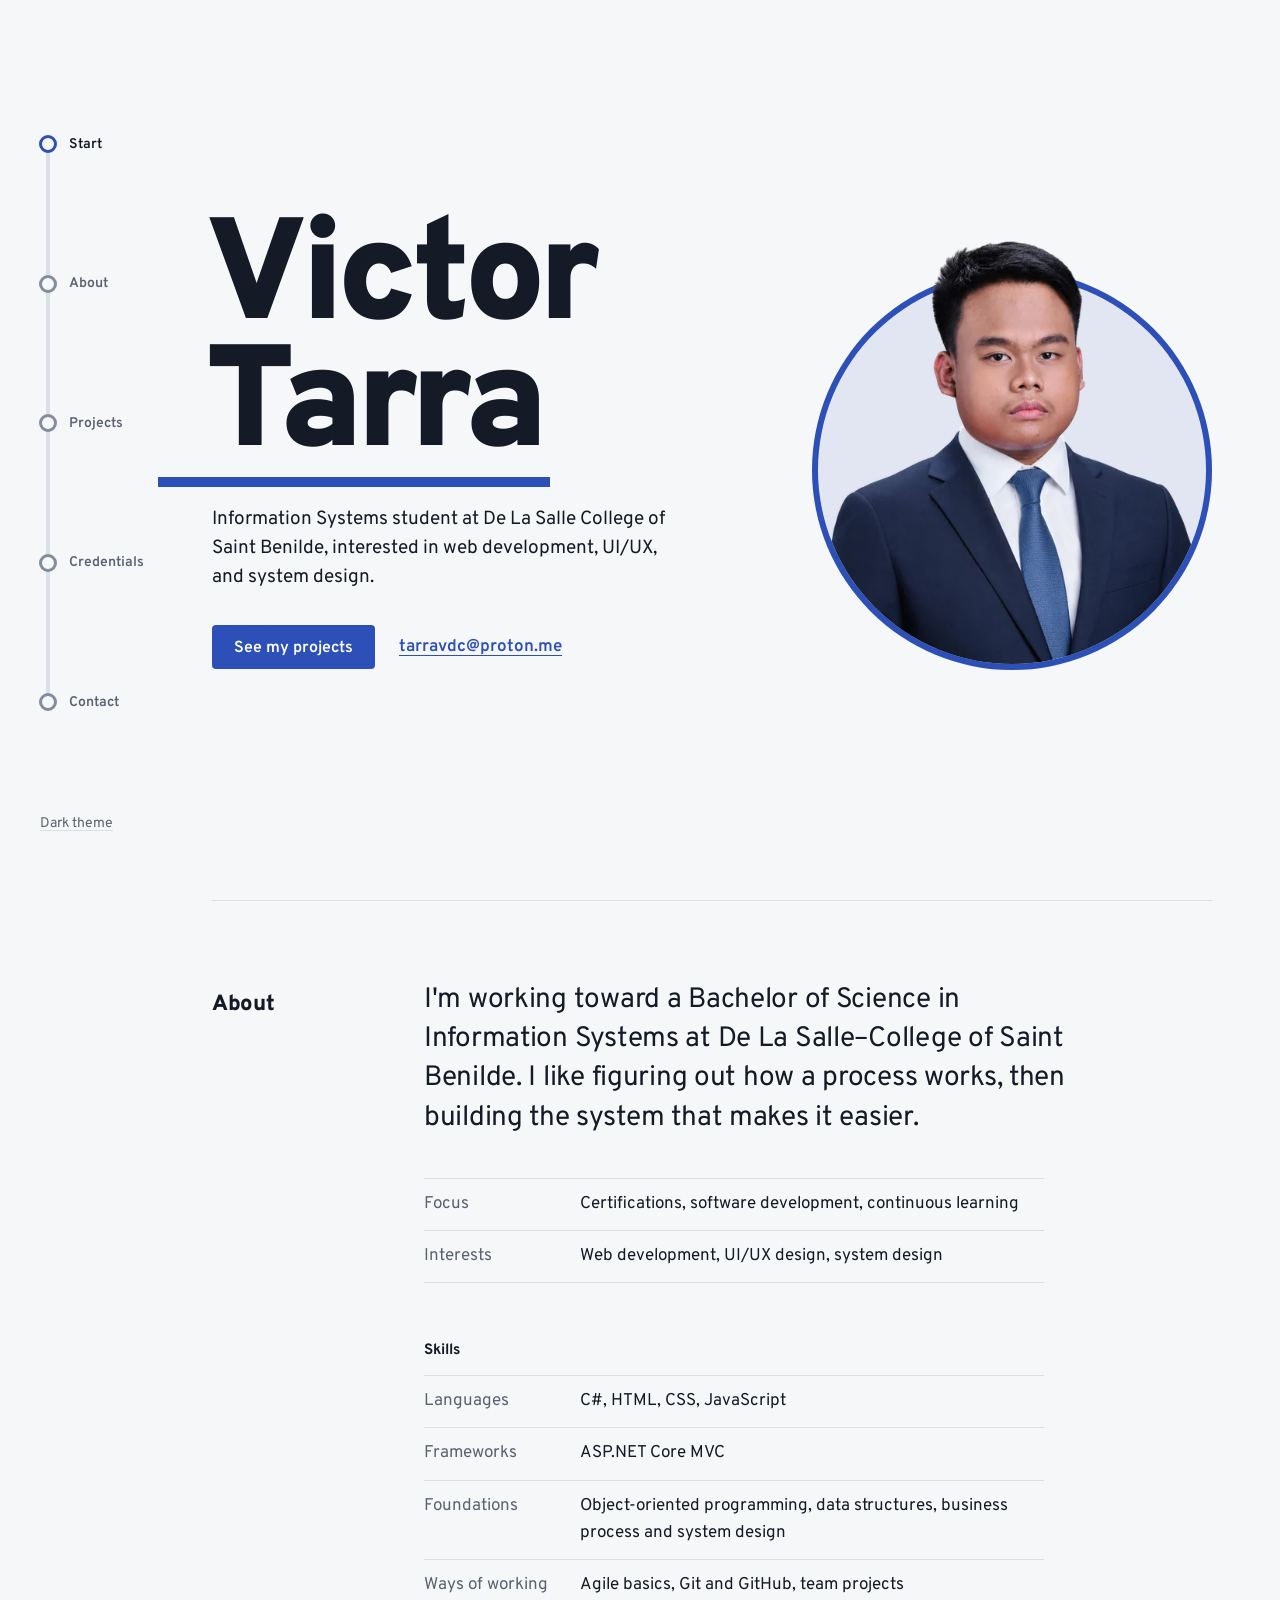
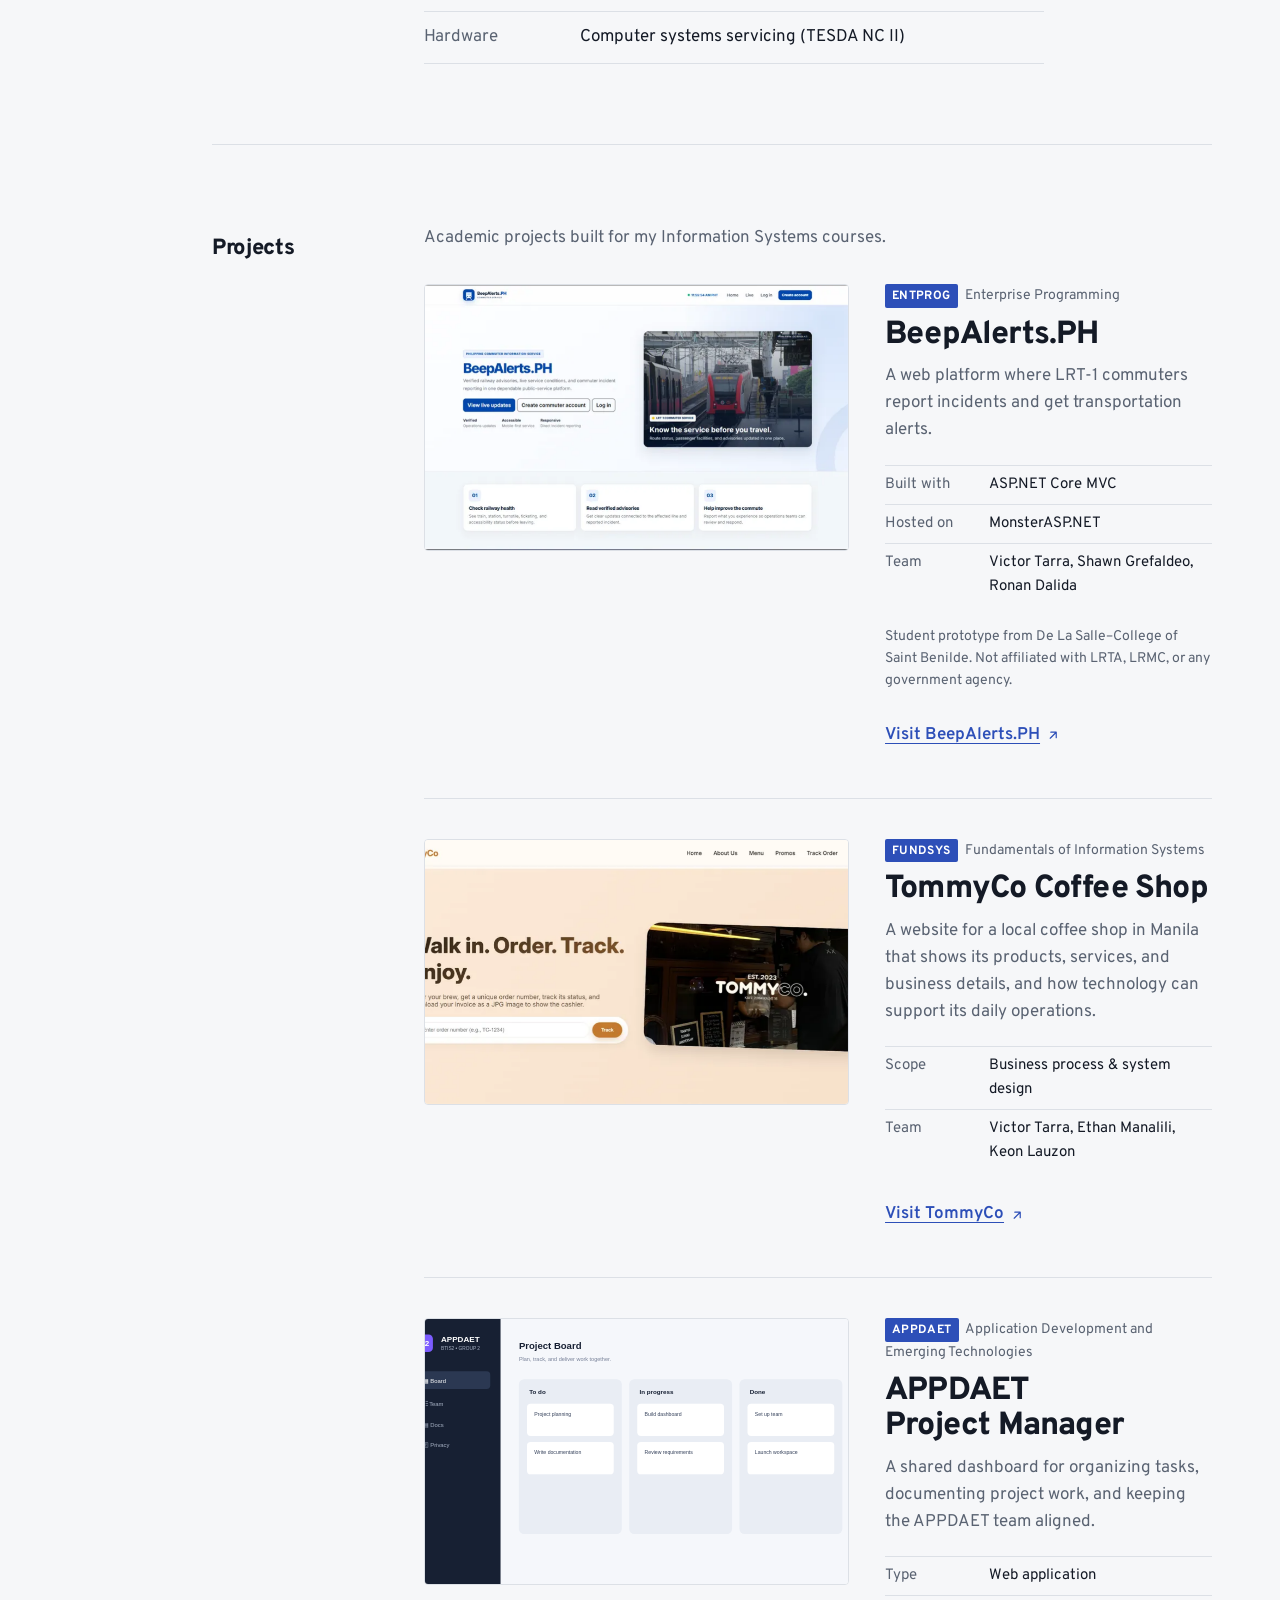
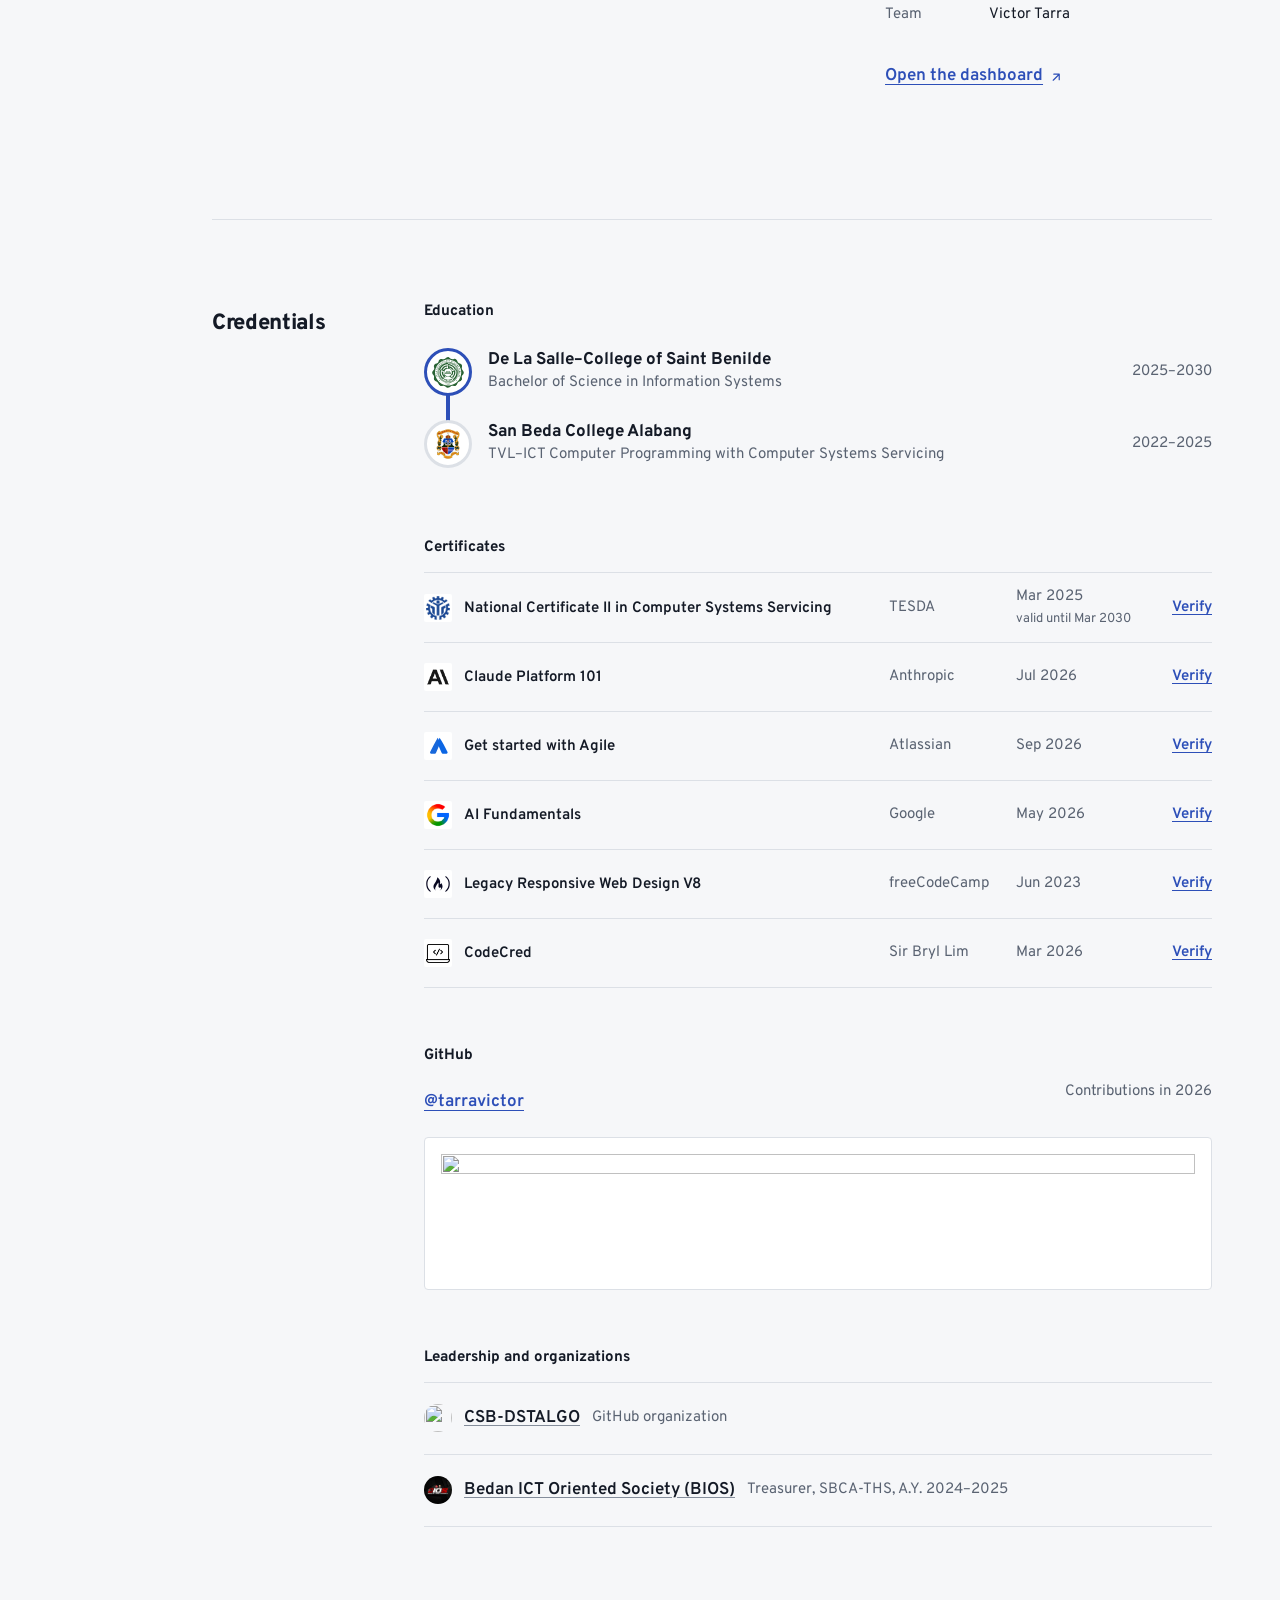
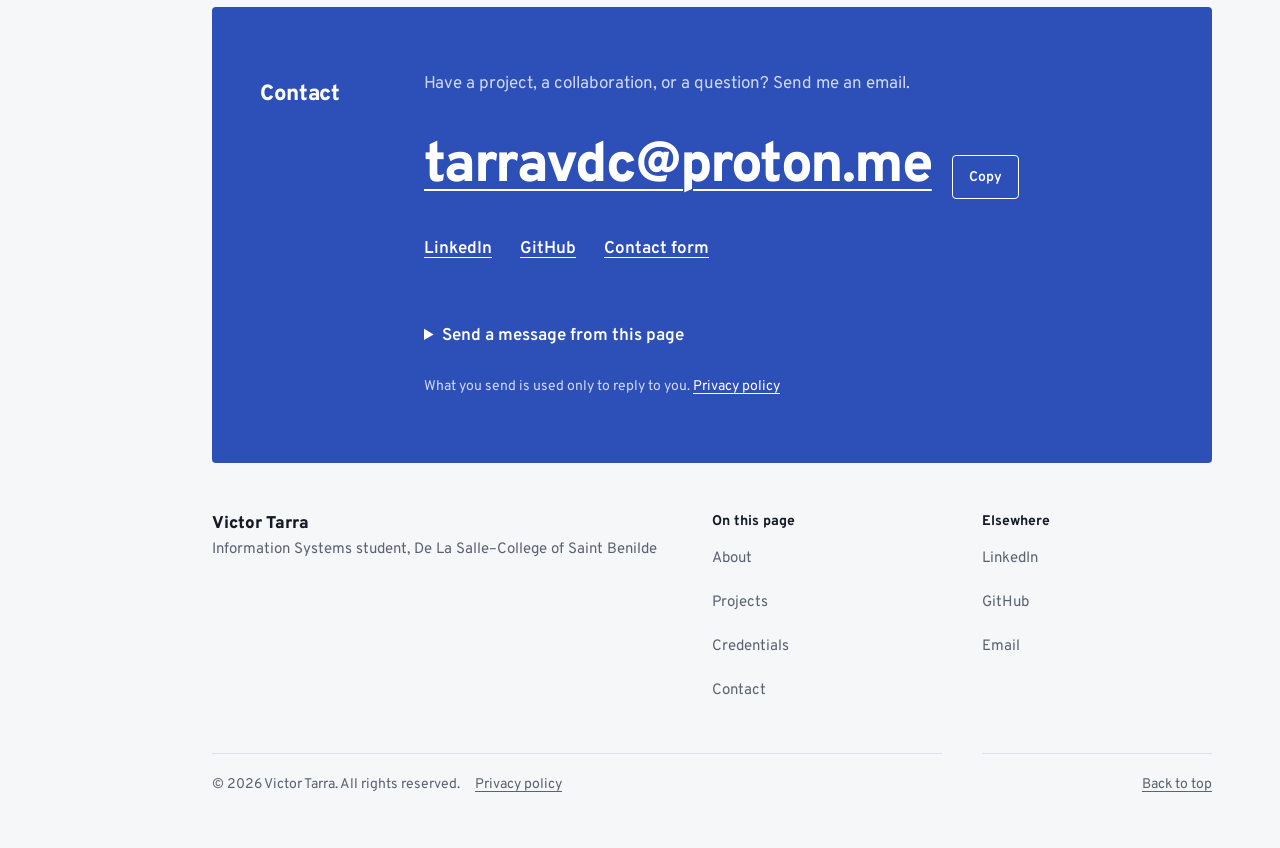
==== commit cee5a04d: "Add files via upload" ====
--- a/index.html
+++ b/index.html
@@ -7,7 +7,8 @@
   <title>Victor Tarra | Information Systems Student — Portfolio</title>
   <meta name="description" content="Portfolio of Victor Tarra, an Information Systems student at De La Salle College of Saint Benilde. Selected academic projects, certifications, and GitHub activity." />
   <meta name="author" content="Victor Tarra" />
-  <meta name="theme-color" content="#ffffff" />
+  <meta name="theme-color" content="#F6F7F9" media="(prefers-color-scheme: light)" />
+  <meta name="theme-color" content="#0E131C" media="(prefers-color-scheme: dark)" />
   <link rel="canonical" href="https://tarravictor.github.io/MyPortfolio/" />
   <meta http-equiv="X-Content-Type-Options" content="nosniff" />
   <meta name="referrer" content="strict-origin-when-cross-origin" />
@@ -43,544 +44,300 @@
   }
   </script>
   <script>if (window.top !== window.self) window.top.location = window.self.location;</script>
+  <script>document.documentElement.classList.add('js');</script>
+  <script>try { var t = localStorage.getItem('theme'); if (t === 'light' || t === 'dark') document.documentElement.dataset.theme = t; } catch (e) {}</script>
 
   <link rel="icon" type="image/svg+xml" href="favicon.svg" />
   <link rel="apple-touch-icon" href="apple-touch-icon.png" />
   <link rel="manifest" href="site.webmanifest" />
   <link rel="preconnect" href="https://fonts.googleapis.com" />
   <link rel="preconnect" href="https://fonts.gstatic.com" crossorigin />
-  <link href="https://fonts.googleapis.com/css2?family=Inter:wght@400;500;600&display=swap" rel="stylesheet" />
-
-  <script src="https://cdn.tailwindcss.com"></script>
-  <script>
-    tailwind.config = {
-      theme: {
-        extend: {
-          colors: { smoke: '#F5F5F5', rule: '#EAEAEA', muted: '#737373' },
-          fontFamily: { sans: ['Inter', 'system-ui', 'sans-serif'] },
-        },
-      },
-    };
-  </script>
-  <script src="https://unpkg.com/lucide@1.48.0/dist/umd/lucide.min.js"
-          integrity="sha384-Hh7C333mXel+qppGoFs4qAOXp7h67eur4XsQVF2bvHAM3MQ4DX4cQI7oRCzb98J4"
-          crossorigin="anonymous" referrerpolicy="no-referrer" defer></script>
-
-  <style>
-    :root { --ease: cubic-bezier(.2,.8,.2,1); }
-    html { scroll-behavior: smooth; scroll-padding-top: 4.5rem; }
-    :focus-visible { outline: 1px solid currentColor; outline-offset: 4px; }
-    svg.lucide { width: 1em; height: 1em; stroke-width: 1.5; flex-shrink: 0; }
-
-    /* Scroll reveal */
-    .reveal { opacity: 0; transform: translateY(16px); transition: opacity .9s var(--ease), transform .9s var(--ease); transition-delay: var(--d, 0s); }
-    .reveal.in { opacity: 1; transform: none; }
-
-    /* Hero name: letters rise in */
-    .split .ch { display: inline-block; transform: translateY(110%); transition: transform 1s var(--ease); transition-delay: calc(var(--i) * 35ms + .1s); }
-    .split .line { display: block; overflow: hidden; padding-bottom: .04em; }
-    .loaded .split .ch { transform: none; }
-
-    /* Nav */
-    #site-nav { transition: transform .4s var(--ease), border-color .3s; }
-    #site-nav.hide { transform: translateY(-100%); }
-    #progress { transform-origin: 0 50%; transform: scaleX(0); }
-    .nav-link { position: relative; }
-    .nav-link::after { content: ''; position: absolute; left: 50%; bottom: -8px; width: 4px; height: 4px; border-radius: 9999px; background: #000; transform: translateX(-50%) scale(0); transition: transform .3s var(--ease); }
-    .nav-link.active { color: #000; }
-    .nav-link.active::after { transform: translateX(-50%) scale(1); }
-
-    /* Draw-in underline */
-    .u { background: linear-gradient(currentColor, currentColor) 0 100% / 0 1px no-repeat; transition: background-size .4s var(--ease); }
-    .u:hover, .group:hover .u { background-size: 100% 1px; }
-
-    /* Arrows / icons */
-    .nudge { transition: transform .35s var(--ease); }
-    .group:hover .nudge { transform: translate(3px, -3px); }
-    .group:hover .nudge-r { transform: translateX(4px); }
-    .group:hover .nudge-d { transform: translateY(3px); }
-    .icon-box { transition: background-color .3s, color .3s, border-color .3s, transform .35s var(--ease); }
-    .group:hover .icon-box { background: #000; color: #fff; border-color: #000; transform: rotate(-6deg); }
-
-    /* Buttons: fill slides up on hover */
-    .btn { position: relative; isolation: isolate; overflow: hidden; }
-    .btn::before { content: ''; position: absolute; inset: 0; z-index: -1; transform: translateY(101%); transition: transform .45s var(--ease); }
-    .btn:hover::before { transform: none; }
-    .btn-dark { background: #000; color: #fff; }
-    .btn-dark::before { background: #262626; }
-    .btn-line { box-shadow: inset 0 0 0 1px #000; transition: color .3s; }
-    .btn-line::before { background: #000; }
-    .btn-line:hover { color: #fff; }
-
-    .mono { filter: grayscale(1); transition: filter .5s ease, transform .8s var(--ease); }
-    .group:hover .mono { filter: none; }
-
-    /* List rows slide on hover */
-    .row { transition: padding .35s var(--ease), background-color .3s; }
-    @media (hover: hover) { .row:hover { padding-left: .75rem; padding-right: .75rem; background: #F5F5F5; } }
-
-    /* Projects: floating preview follows the cursor */
-    #preview { position: fixed; top: 0; left: 0; z-index: 30; width: 340px; aspect-ratio: 16/10; pointer-events: none; opacity: 0; transform: translate(-50%, -50%) scale(.85); transition: opacity .3s ease, transform .4s var(--ease); overflow: hidden; box-shadow: 0 30px 60px -20px rgba(0,0,0,.35); }
-    #preview.show { opacity: 1; transform: translate(-50%, -50%) scale(1); }
-    #preview img { position: absolute; inset: 0; width: 100%; height: 100%; object-fit: cover; opacity: 0; transition: opacity .3s; }
-    #preview img.on { opacity: 1; }
-    .project .title { transition: transform .5s var(--ease), color .3s; }
-    @media (hover: hover) {
-      .projects:hover .project .title { color: #c4c4c4; }
-      .projects .project:hover .title { color: #000; transform: translateX(1rem); }
-    }
-
-    details > summary { list-style: none; cursor: pointer; }
-    details > summary::-webkit-details-marker { display: none; }
-    .plus { transition: transform .35s var(--ease); }
-    details[open] > summary .plus { transform: rotate(45deg); }
-    details[open] > div { animation: open .45s var(--ease); }
-    @keyframes open { from { opacity: 0; transform: translateY(-6px); } }
-
-    /* Back-to-top with progress ring */
-    #to-top { opacity: 0; transform: translateY(12px); pointer-events: none; transition: opacity .3s, transform .4s var(--ease); }
-    #to-top.show { opacity: 1; transform: none; pointer-events: auto; }
-    #ring { transition: stroke-dashoffset .1s linear; }
-
-    #toast { opacity: 0; transform: translate(-50%, 12px); transition: opacity .3s, transform .4s var(--ease); }
-    #toast.show { opacity: 1; transform: translate(-50%, 0); }
-
-    @media (prefers-reduced-motion: reduce) {
-      html { scroll-behavior: auto; }
-      .reveal, .split .ch { opacity: 1; transform: none; }
-      *, *::before, *::after { transition: none !important; animation: none !important; }
-    }
-  </style>
+  <link href="https://fonts.googleapis.com/css2?family=Overpass:ital,wght@0,400;0,500;0,600;0,800;0,900;1,400&display=swap" rel="stylesheet" />
+  <link rel="stylesheet" href="style.css" />
+  <script src="script.js" defer></script>
 </head>
-<body class="overflow-x-clip bg-white font-sans text-[15px] text-black antialiased selection:bg-black selection:text-white">
-  <a href="#main-content" class="sr-only focus:not-sr-only focus:fixed focus:left-4 focus:top-4 focus:z-50 focus:bg-black focus:px-4 focus:py-2 focus:text-white">Skip to content</a>
-
-  <!-- Nav -->
-  <header id="site-nav" class="fixed inset-x-0 top-0 z-40 border-b border-transparent bg-white/85 backdrop-blur-md">
-    <nav class="mx-auto flex h-16 max-w-6xl items-center justify-between px-6" aria-label="Main navigation">
-      <a href="#top" class="group flex items-center gap-2.5 font-medium" aria-label="Victor Tarra — back to top">
-        <span class="grid h-7 w-7 place-items-center bg-black text-[11px] font-semibold text-white transition-transform duration-500 group-hover:rotate-90">VT</span>
-        <span class="hidden sm:inline">Victor Tarra</span>
-      </a>
-      <ul class="flex items-center gap-6 text-muted sm:gap-8">
-        <li class="hidden sm:block"><a href="#about" class="nav-link transition-colors hover:text-black">About</a></li>
-        <li><a href="#projects" class="nav-link transition-colors hover:text-black">Projects</a></li>
-        <li class="hidden sm:block"><a href="#credentials" class="nav-link transition-colors hover:text-black">Credentials</a></li>
-        <li><a href="#contact" class="btn btn-dark group flex items-center gap-1.5 px-4 py-2 text-sm">Contact <i data-lucide="arrow-up-right" class="nudge"></i></a></li>
-      </ul>
-    </nav>
-    <div id="progress" class="h-px bg-black"></div>
+<body>
+  <svg width="0" height="0" style="position:absolute" aria-hidden="true">
+    <symbol id="i-arrow" viewBox="0 0 24 24"><path d="M7 17 17 7M8 7h9v9" fill="none" stroke="currentColor" stroke-width="2" stroke-linecap="round" stroke-linejoin="round"/></symbol>
+    <symbol id="i-x" viewBox="0 0 24 24"><path d="M6 6l12 12M18 6 6 18" fill="none" stroke="currentColor" stroke-width="2" stroke-linecap="round"/></symbol>
+    <symbol id="i-moon" viewBox="0 0 24 24"><path d="M20 14.5A8 8 0 0 1 9.5 4a8 8 0 1 0 10.5 10.5z" fill="none" stroke="currentColor" stroke-width="2" stroke-linejoin="round"/></symbol>
+    <symbol id="i-sun" viewBox="0 0 24 24"><circle cx="12" cy="12" r="4" fill="none" stroke="currentColor" stroke-width="2"/><path d="M12 2v2M12 20v2M4.9 4.9l1.4 1.4M17.7 17.7l1.4 1.4M2 12h2M20 12h2M4.9 19.1l1.4-1.4M17.7 6.3l1.4-1.4" fill="none" stroke="currentColor" stroke-width="2" stroke-linecap="round"/></symbol>
+  </svg>
+
+  <a href="#main" class="skip">Skip to content</a>
+
+  <header class="topbar">
+    <a href="#top" class="mark" aria-label="Victor Tarra, back to top">VT</a>
+    <span class="now-at" id="now-at" aria-hidden="true">Start</span>
+    <button type="button" class="theme-btn js-theme" aria-label="Switch to dark theme"><svg class="ic ic-moon"><use href="#i-moon"/></svg><svg class="ic ic-sun"><use href="#i-sun"/></svg></button>
   </header>
 
-  <main id="main-content" tabindex="-1">
-    <div class="mx-auto max-w-6xl px-6">
-      <!-- Hero -->
-      <section id="top" class="grid min-h-[92svh] content-center gap-10 pb-16 pt-28 md:grid-cols-12 md:items-end md:gap-12" aria-labelledby="portfolio-name">
-        <div class="md:col-span-8">
-          <p class="reveal mb-8 inline-flex items-center gap-2 text-muted"><i data-lucide="graduation-cap"></i>Information Systems Student</p>
-          <h1 id="portfolio-name" class="split text-[clamp(4rem,17vw,10rem)] font-semibold leading-[0.88] tracking-[-0.055em]" aria-label="Victor Tarra.">
-            <span class="line" aria-hidden="true">Victor</span><span class="line" aria-hidden="true">Tarra.</span>
-          </h1>
-          <p class="reveal mt-10 max-w-md text-lg leading-relaxed text-neutral-600" style="--d:.5s">
-            Information Systems student at <span class="text-black underline decoration-1 underline-offset-4">De La Salle College of Saint Benilde</span>, interested in web development, UI/UX, and system design.
-          </p>
-          <div class="reveal mt-10 flex flex-wrap items-center gap-3" style="--d:.6s">
-            <a href="#contact" class="btn btn-dark group flex items-center gap-2 px-6 py-3.5">Get in touch <i data-lucide="arrow-up-right" class="nudge"></i></a>
-            <a href="#projects" class="btn btn-line group flex items-center gap-2 px-6 py-3.5">View projects <i data-lucide="arrow-down" class="nudge nudge-d"></i></a>
+  <!-- Route map: each section is a station on one line -->
+  <nav class="route" aria-label="Sections">
+    <div class="route-track" aria-hidden="true"><div class="route-fill" id="route-fill"></div></div>
+    <ol>
+      <li><a href="#top" data-station="top"><span class="dot"></span><span class="label">Start</span></a></li>
+      <li><a href="#about" data-station="about"><span class="dot"></span><span class="label">About</span></a></li>
+      <li><a href="#projects" data-station="projects"><span class="dot"></span><span class="label">Projects</span></a></li>
+      <li><a href="#credentials" data-station="credentials"><span class="dot"></span><span class="label">Credentials</span></a></li>
+      <li><a href="#contact" data-station="contact"><span class="dot"></span><span class="label">Contact</span></a></li>
+    </ol>
+    <button type="button" class="rail-theme js-theme" aria-label="Switch to dark theme"><span class="theme-label">Dark theme</span></button>
+  </nav>
+
+  <main id="main" tabindex="-1">
+
+    <section id="top" class="hero" aria-labelledby="name">
+      <div class="hero-text">
+        <h1 id="name" class="hero-name"><span>Victor</span> <span>Tarra</span></h1>
+        <p class="hero-lede">Information Systems student at De La Salle College of Saint Benilde, interested in web development, UI/UX, and system design.</p>
+        <p class="actions">
+          <a href="#projects" class="btn">See my projects</a>
+          <a href="mailto:tarravdc@proton.me" class="text-link">tarravdc@proton.me</a>
+        </p>
+      </div>
+      <div class="portrait">
+        <span class="portrait-ring" aria-hidden="true"></span>
+        <div class="portrait-clip">
+          <picture>
+            <source type="image/webp" srcset="portrait-cutout-560.webp 560w, portrait-cutout.webp 900w" sizes="(min-width: 1000px) 400px, (min-width: 760px) 40vw, 80vw" />
+            <img src="portrait-cutout.png" alt="Portrait of Victor Tarra" fetchpriority="high" decoding="async" width="900" height="900" />
+          </picture>
+        </div>
+      </div>
+    </section>
+
+    <section id="about" class="station" aria-labelledby="about-title">
+      <h2 id="about-title">About</h2>
+      <div class="station-body">
+        <p class="statement">I'm working toward a Bachelor of Science in Information Systems at De La Salle–College of Saint Benilde. I like figuring out how a process works, then building the system that makes it easier.</p>
+        <dl class="about-list">
+          <div><dt>Focus</dt><dd>Certifications, software development, continuous learning</dd></div>
+          <div><dt>Interests</dt><dd>Web development, UI/UX design, system design</dd></div>
+        </dl>
+
+        <h3 class="sub" id="skills">Skills</h3>
+        <dl class="about-list skills">
+          <div><dt>Languages</dt><dd>C#, HTML, CSS, JavaScript</dd></div>
+          <div><dt>Frameworks</dt><dd>ASP.NET Core MVC</dd></div>
+          <div><dt>Foundations</dt><dd>Object-oriented programming, data structures, business process and system design</dd></div>
+          <div><dt>Ways of working</dt><dd>Agile basics, Git and GitHub, team projects</dd></div>
+          <div><dt>Hardware</dt><dd>Computer systems servicing (TESDA NC II)</dd></div>
+        </dl>
+      </div>
+    </section>
+
+    <section id="projects" class="station" aria-labelledby="projects-title">
+      <h2 id="projects-title">Projects</h2>
+      <div class="station-body">
+        <p class="intro">Academic projects built for my Information Systems courses.</p>
+
+        <article class="project">
+          <button type="button" class="shot" data-href="http://beepalertsph.runasp.net/" data-title="BeepAlerts.PH" data-full="beepalerts-preview.webp" aria-label="View larger screenshot of BeepAlerts.PH">
+            <picture>
+              <source type="image/webp" srcset="beepalerts-preview-1000.webp 1000w, beepalerts-preview.webp 1898w" sizes="(min-width: 1100px) 460px, (min-width: 820px) 52vw, 100vw" />
+              <img src="beepalerts-preview.png" alt="BeepAlerts.PH home page" loading="lazy" decoding="async" width="1898" height="922" />
+            </picture>
+          </button>
+          <div class="project-body">
+            <p class="course"><span class="code">ENTPROG</span> Enterprise Programming</p>
+            <h3>BeepAlerts.PH</h3>
+            <p>A web platform where LRT-1 commuters report incidents and get transportation alerts.</p>
+            <dl class="facts">
+              <div><dt>Built with</dt><dd>ASP.NET Core MVC</dd></div>
+              <div><dt>Hosted on</dt><dd>MonsterASP.NET</dd></div>
+              <div><dt>Team</dt><dd>Victor Tarra, Shawn Grefaldeo, Ronan Dalida</dd></div>
+            </dl>
+            <p class="note">Student prototype from De La Salle–College of Saint Benilde. Not affiliated with LRTA, LRMC, or any government agency.</p>
+            <a class="text-link" href="http://beepalertsph.runasp.net/" target="_blank" rel="noopener noreferrer">Visit BeepAlerts.PH <svg class="ic"><use href="#i-arrow"/></svg></a>
           </div>
-        </div>
-        <figure class="reveal group order-first flex items-center gap-4 md:order-none md:col-span-4 md:block md:w-full" style="--d:.3s">
-          <div class="relative shrink-0 overflow-hidden rounded-2xl border border-rule bg-smoke p-1.5 md:rounded-3xl md:p-2.5">
-            <img src="profile-hero.jpg" srcset="profile-hero-640.jpg 640w, profile-hero.jpg 1000w" sizes="(min-width: 1152px) 360px, (min-width: 768px) 32vw, 72px"
-                 alt="Portrait of Victor Tarra" fetchpriority="high" decoding="async" width="1000" height="1000"
-                 class="mono h-20 w-20 rounded-xl object-cover md:aspect-[4/5] md:h-auto md:w-full md:rounded-2xl" />
+        </article>
+
+        <article class="project">
+          <button type="button" class="shot" data-href="https://tarravictor.github.io/TommyCo_FUNDSYS/" data-title="TommyCo Coffee Shop" data-full="tommyco-preview.webp" aria-label="View larger screenshot of TommyCo Coffee Shop">
+            <picture>
+              <source type="image/webp" srcset="tommyco-preview-1000.webp 1000w, tommyco-preview.webp 1897w" sizes="(min-width: 1100px) 460px, (min-width: 820px) 52vw, 100vw" />
+              <img src="tommyco-preview.png" alt="TommyCo Coffee Shop home page" loading="lazy" decoding="async" width="1897" height="918" />
+            </picture>
+          </button>
+          <div class="project-body">
+            <p class="course"><span class="code">FUNDSYS</span> Fundamentals of Information Systems</p>
+            <h3>TommyCo Coffee Shop</h3>
+            <p>A website for a local coffee shop in Manila that shows its products, services, and business details, and how technology can support its daily operations.</p>
+            <dl class="facts">
+              <div><dt>Scope</dt><dd>Business process &amp; system design</dd></div>
+              <div><dt>Team</dt><dd>Victor Tarra, Ethan Manalili, Keon Lauzon</dd></div>
+            </dl>
+            <a class="text-link" href="https://tarravictor.github.io/TommyCo_FUNDSYS/" target="_blank" rel="noopener noreferrer">Visit TommyCo <svg class="ic"><use href="#i-arrow"/></svg></a>
           </div>
-          <figcaption class="flex items-center justify-between text-sm text-muted md:mt-3">
-            <span>Learning. Building. Improving.</span><i data-lucide="arrow-down-right" class="ml-3 hidden md:block"></i>
-          </figcaption>
-        </figure>
-      </section>
-
-      <!-- About -->
-      <section id="about" class="grid gap-8 border-t border-rule py-24 md:grid-cols-12" aria-labelledby="about-title">
-        <h2 id="about-title" class="flex items-center gap-2 self-start text-muted md:sticky md:top-24 md:col-span-3"><span class="tabular-nums">01</span><span class="h-px w-6 bg-rule"></span>About</h2>
-        <div class="md:col-span-9">
-          <p class="reveal max-w-3xl text-[clamp(1.5rem,3vw,2.25rem)] leading-snug tracking-tight">
-            I'm currently pursuing a Bachelor of Science in Information Systems at
-            <span class="underline decoration-1 underline-offset-[0.2em]">De La Salle College of Saint Benilde</span>.
-          </p>
-          <div class="mt-16 grid gap-10 sm:grid-cols-2">
-            <div class="reveal">
-              <h3 class="mb-3 text-muted">Focus</h3>
-              <ul>
-                <li class="group row flex items-center gap-4 border-b border-rule py-3"><span class="icon-box grid h-9 w-9 place-items-center border border-rule"><i data-lucide="badge-check"></i></span>Certifications</li>
-                <li class="group row flex items-center gap-4 border-b border-rule py-3"><span class="icon-box grid h-9 w-9 place-items-center border border-rule"><i data-lucide="terminal"></i></span>Development</li>
-                <li class="group row flex items-center gap-4 py-3"><span class="icon-box grid h-9 w-9 place-items-center border border-rule"><i data-lucide="infinity"></i></span>Continuous learning</li>
-              </ul>
+        </article>
+
+        <article class="project">
+          <button type="button" class="shot" data-href="https://tarravictor.github.io/APPDAET-BTIS2-GROUP02/" data-title="APPDAET Project Manager" aria-label="View larger screenshot of APPDAET Project Manager">
+            <img src="appdaet-preview.svg" alt="APPDAET Project Manager dashboard" loading="lazy" width="1280" height="720" />
+          </button>
+          <div class="project-body">
+            <p class="course"><span class="code">APPDAET</span> Application Development and Emerging Technologies</p>
+            <h3>APPDAET Project Manager</h3>
+            <p>A shared dashboard for organizing tasks, documenting project work, and keeping the APPDAET team aligned.</p>
+            <dl class="facts">
+              <div><dt>Type</dt><dd>Web application</dd></div>
+              <div><dt>Team</dt><dd>Victor Tarra</dd></div>
+            </dl>
+            <a class="text-link" href="https://tarravictor.github.io/APPDAET-BTIS2-GROUP02/" target="_blank" rel="noopener noreferrer">Open the dashboard <svg class="ic"><use href="#i-arrow"/></svg></a>
+          </div>
+        </article>
+      </div>
+    </section>
+
+    <section id="credentials" class="station" aria-labelledby="cred-title">
+      <h2 id="cred-title">Credentials</h2>
+      <div class="station-body">
+
+        <h3 class="sub">Education</h3>
+        <ol class="timeline">
+          <li class="now">
+            <img class="seal" id="seal-dlscsb" src="dlscsb.svg" alt="" width="48" height="48" loading="lazy" />
+            <div>
+              <p class="what">De La Salle–College of Saint Benilde</p>
+              <p class="detail">Bachelor of Science in Information Systems</p>
             </div>
-            <div class="reveal" style="--d:.1s">
-              <h3 class="mb-3 text-muted">Interests</h3>
-              <ul>
-                <li class="group row flex items-center gap-4 border-b border-rule py-3"><span class="icon-box grid h-9 w-9 place-items-center border border-rule"><i data-lucide="code-xml"></i></span>Web development</li>
-                <li class="group row flex items-center gap-4 border-b border-rule py-3"><span class="icon-box grid h-9 w-9 place-items-center border border-rule"><i data-lucide="pen-tool"></i></span>UI/UX</li>
-                <li class="group row flex items-center gap-4 py-3"><span class="icon-box grid h-9 w-9 place-items-center border border-rule"><i data-lucide="monitor"></i></span>System design</li>
-              </ul>
+            <p class="when">2025–2030</p>
+          </li>
+          <li>
+            <img class="seal" id="seal-sbca" src="sbca.png" alt="" width="48" height="48" loading="lazy" />
+            <div>
+              <p class="what">San Beda College Alabang</p>
+              <p class="detail">TVL–ICT Computer Programming with Computer Systems Servicing</p>
             </div>
-          </div>
-        </div>
-      </section>
-
-      <!-- Projects -->
-      <section id="projects" class="border-t border-rule py-24" aria-labelledby="projects-title">
-        <div class="grid gap-8 md:grid-cols-12">
-          <h2 id="projects-title" class="flex items-center gap-2 self-start text-muted md:sticky md:top-24 md:col-span-3"><span class="tabular-nums">02</span><span class="h-px w-6 bg-rule"></span>Projects</h2>
-          <p class="max-w-md text-neutral-600 md:col-span-9">Selected academic projects developed as part of my Information Systems coursework.</p>
-        </div>
-
-        <ul class="projects mt-12">
-          <!-- BeepAlerts -->
-          <li class="reveal border-t border-rule">
-            <a href="http://beepalertsph.runasp.net/" target="_blank" rel="noopener noreferrer" data-preview="0" class="project group grid items-center gap-3 py-8 sm:grid-cols-12">
-              <span class="flex items-center gap-2 text-muted sm:col-span-1"><i data-lucide="tram-front"></i><span class="tabular-nums">01</span></span>
-              <span class="title text-[clamp(1.75rem,3.6vw,2.75rem)] font-medium leading-none tracking-tight sm:col-span-7">BeepAlerts.PH</span>
-              <span class="flex items-center justify-between gap-4 text-muted sm:col-span-4">
-                <span class="border border-rule px-2.5 py-1 text-xs">ASP.NET Core MVC</span>
-                <span class="icon-box grid h-10 w-10 place-items-center rounded-full border border-rule text-black"><i data-lucide="arrow-up-right" class="nudge"></i></span>
-              </span>
-            </a>
-            <details class="pb-2">
-              <summary class="group flex items-center justify-between pb-6 text-muted transition-colors hover:text-black sm:ml-[8.333%]">
-                <span class="flex items-center gap-2"><i data-lucide="book-open"></i>ENTPROG — Enterprise Programming</span><i data-lucide="plus" class="plus text-lg"></i>
-              </summary>
-              <div class="grid gap-8 pb-10 sm:ml-[8.333%] md:grid-cols-2">
-                <img src="beepalerts-preview.png" alt="BeepAlerts.PH website preview" loading="lazy" class="w-full border border-rule" />
-                <div class="space-y-5 text-neutral-700">
-                  <p>A web-based LRT-1 platform for commuter incident reporting and transportation alerts.</p>
-                  <p class="flex gap-2 text-sm text-muted"><i data-lucide="info" class="mt-0.5"></i><span>Disclaimer: BeepAlerts.PH is a student prototype from De La Salle-College of Saint Benilde and is not affiliated with LRTA, LRMC, or any government agency.</span></p>
-                  <dl class="space-y-2 text-sm">
-                    <div class="flex items-center gap-3"><dt class="flex w-28 shrink-0 items-center gap-2 text-muted"><i data-lucide="server"></i>Hosted by</dt><dd>MonsterASP.NET</dd></div>
-                    <div class="flex items-start gap-3"><dt class="flex w-28 shrink-0 items-center gap-2 text-muted"><i data-lucide="users"></i>Team</dt><dd>Victor Tarra, Shawn Grefaldeo, Ronan Dalida</dd></div>
-                  </dl>
-                  <a href="http://beepalertsph.runasp.net/" target="_blank" rel="noopener noreferrer" class="btn btn-dark group inline-flex items-center gap-2 px-5 py-3 text-sm">Visit website <i data-lucide="arrow-up-right" class="nudge"></i></a>
-                </div>
-              </div>
-            </details>
+            <p class="when">2022–2025</p>
           </li>
-
-          <!-- TommyCo -->
-          <li class="reveal border-t border-rule">
-            <a href="https://tarravictor.github.io/TommyCo_FUNDSYS/" target="_blank" rel="noopener noreferrer" data-preview="1" class="project group grid items-center gap-3 py-8 sm:grid-cols-12">
-              <span class="flex items-center gap-2 text-muted sm:col-span-1"><i data-lucide="coffee"></i><span class="tabular-nums">02</span></span>
-              <span class="title text-[clamp(1.75rem,3.6vw,2.75rem)] font-medium leading-none tracking-tight sm:col-span-7">TommyCo Coffee Shop</span>
-              <span class="flex items-center justify-between gap-4 text-muted sm:col-span-4">
-                <span class="border border-rule px-2.5 py-1 text-xs">Information Systems</span>
-                <span class="icon-box grid h-10 w-10 place-items-center rounded-full border border-rule text-black"><i data-lucide="arrow-up-right" class="nudge"></i></span>
-              </span>
-            </a>
-            <details class="pb-2">
-              <summary class="group flex items-center justify-between pb-6 text-muted transition-colors hover:text-black sm:ml-[8.333%]">
-                <span class="flex items-center gap-2"><i data-lucide="book-open"></i>FUNDSYS — Fundamentals of Information Systems</span><i data-lucide="plus" class="plus text-lg"></i>
-              </summary>
-              <div class="grid gap-8 pb-10 sm:ml-[8.333%] md:grid-cols-2">
-                <img src="tommyco-preview.png" alt="TommyCo Coffee Shop website preview" loading="lazy" class="w-full border border-rule" />
-                <div class="space-y-5 text-neutral-700">
-                  <p>A website developed for a local coffee shop in Manila, designed to showcase its products, services, and business information while demonstrating how technology can support daily operations and improve customer experience.</p>
-                  <dl class="space-y-2 text-sm">
-                    <div class="flex items-center gap-3"><dt class="flex w-28 shrink-0 items-center gap-2 text-muted"><i data-lucide="workflow"></i>Scope</dt><dd>Business Process &amp; System Design</dd></div>
-                    <div class="flex items-start gap-3"><dt class="flex w-28 shrink-0 items-center gap-2 text-muted"><i data-lucide="users"></i>Team</dt><dd>Victor Tarra, Ethan Manalili, Keon Lauzon</dd></div>
-                  </dl>
-                  <a href="https://tarravictor.github.io/TommyCo_FUNDSYS/" target="_blank" rel="noopener noreferrer" class="btn btn-dark group inline-flex items-center gap-2 px-5 py-3 text-sm">Visit website <i data-lucide="arrow-up-right" class="nudge"></i></a>
-                </div>
-              </div>
-            </details>
+        </ol>
+
+        <h3 class="sub">Certificates</h3>
+        <table class="certs">
+          <thead class="visually-hidden"><tr><th>Certificate</th><th>Issued by</th><th>Date</th><th>Link</th></tr></thead>
+          <tbody>
+            <tr>
+              <td class="c-name"><img src="tesda-logo.png" alt="" loading="lazy" width="28" height="28" />National Certificate II in Computer Systems Servicing</td>
+              <td class="c-org">TESDA</td>
+              <td class="c-date">Mar 2025<span> valid until Mar 2030</span></td>
+              <td class="c-link"><a href="https://t2mis.tesda.gov.ph/Learners/S/770052006700780058007600450079003900550037006C00720079007100320031006800420035002B007700710030006400460075007A0074004F0064004900770078006500450046006200630058005A0075006B003D00" target="_blank" rel="noopener noreferrer" aria-label="Verify National Certificate II on TESDA">Verify</a></td>
+            </tr>
+            <tr>
+              <td class="c-name"><img src="anthropic-logo.png" alt="" loading="lazy" width="28" height="28" />Claude Platform 101</td>
+              <td class="c-org">Anthropic</td>
+              <td class="c-date">Jul 2026</td>
+              <td class="c-link"><a href="https://verify.skilljar.com/c/xs5cea5qj36u" target="_blank" rel="noopener noreferrer" aria-label="Verify Claude Platform 101">Verify</a></td>
+            </tr>
+            <tr>
+              <td class="c-name"><img src="atlassian-logo.svg" alt="" loading="lazy" width="28" height="28" />Get started with Agile</td>
+              <td class="c-org">Atlassian</td>
+              <td class="c-date">Sep 2026</td>
+              <td class="c-link"><a href="https://community.atlassian.com/learning/course/learn-agile-fundamentals" target="_blank" rel="noopener noreferrer" aria-label="Verify Get started with Agile">Verify</a></td>
+            </tr>
+            <tr>
+              <td class="c-name"><img src="google-logo.png" alt="" loading="lazy" width="28" height="28" />AI Fundamentals</td>
+              <td class="c-org">Google</td>
+              <td class="c-date">May 2026</td>
+              <td class="c-link"><a href="https://www.coursera.org/account/accomplishments/verify/2HVX7AD55M5G" target="_blank" rel="noopener noreferrer" aria-label="Verify AI Fundamentals">Verify</a></td>
+            </tr>
+            <tr>
+              <td class="c-name"><img src="freecodecamp-logo.svg" alt="" loading="lazy" width="28" height="28" />Legacy Responsive Web Design V8</td>
+              <td class="c-org">freeCodeCamp</td>
+              <td class="c-date">Jun 2023</td>
+              <td class="c-link"><a href="https://www.freecodecamp.org/certification/tarravictor/responsive-web-design" target="_blank" rel="noopener noreferrer" aria-label="Verify Legacy Responsive Web Design">Verify</a></td>
+            </tr>
+            <tr>
+              <td class="c-name"><img src="code-cred.jpg" alt="" loading="lazy" width="28" height="28" />CodeCred</td>
+              <td class="c-org">Sir Bryl Lim</td>
+              <td class="c-date">Mar 2026</td>
+              <td class="c-link"><a href="https://www.codecred.dev/verify/9bf28ee4-9af4-4ae7-bde2-7be6ca0adc53" target="_blank" rel="noopener noreferrer" aria-label="Verify CodeCred">Verify</a></td>
+            </tr>
+          </tbody>
+        </table>
+
+        <h3 class="sub">GitHub</h3>
+        <p class="gh-head"><a class="text-link" href="https://github.com/tarravictor" target="_blank" rel="noopener noreferrer">@tarravictor</a> <span>Contributions in <span id="github-year">2026</span></span></p>
+        <a class="gh-chart" href="https://github.com/tarravictor" target="_blank" rel="noopener noreferrer" aria-label="GitHub contribution graph for tarravictor">
+          <img src="https://ghchart.rshah.org/2D4FB8/tarravictor" alt="" loading="lazy" decoding="async" width="663" height="104" />
+        </a>
+
+        <h3 class="sub">Leadership and organizations</h3>
+        <ul class="orgs">
+          <li>
+            <img src="https://avatars.githubusercontent.com/u/307073638?s=200&v=4" alt="" loading="lazy" decoding="async" width="28" height="28" />
+            <a href="https://github.com/CSB-DSTALGO" target="_blank" rel="noopener noreferrer">CSB-DSTALGO</a>
+            <span>GitHub organization</span>
           </li>
-
-          <!-- APPDAET -->
-          <li class="reveal border-y border-rule">
-            <a href="https://tarravictor.github.io/APPDAET-BTIS2-GROUP02/" target="_blank" rel="noopener noreferrer" data-preview="2" class="project group grid items-center gap-3 py-8 sm:grid-cols-12">
-              <span class="flex items-center gap-2 text-muted sm:col-span-1"><i data-lucide="square-kanban"></i><span class="tabular-nums">03</span></span>
-              <span class="title text-[clamp(1.75rem,3.6vw,2.75rem)] font-medium leading-none tracking-tight sm:col-span-7">APPDAET Project Manager</span>
-              <span class="flex items-center justify-between gap-4 text-muted sm:col-span-4">
-                <span class="border border-rule px-2.5 py-1 text-xs">Project Management</span>
-                <span class="icon-box grid h-10 w-10 place-items-center rounded-full border border-rule text-black"><i data-lucide="arrow-up-right" class="nudge"></i></span>
-              </span>
-            </a>
-            <details class="pb-2">
-              <summary class="group flex items-center justify-between gap-4 pb-6 text-muted transition-colors hover:text-black sm:ml-[8.333%]">
-                <span class="flex items-center gap-2"><i data-lucide="book-open"></i>APPDAET — Application Development and Emerging Technologies</span><i data-lucide="plus" class="plus text-lg"></i>
-              </summary>
-              <div class="grid gap-8 pb-10 sm:ml-[8.333%] md:grid-cols-2">
-                <img src="appdaet-preview.svg" alt="APPDAET Project Manager website preview" loading="lazy" class="w-full border border-rule" />
-                <div class="space-y-5 text-neutral-700">
-                  <p>A collaborative project management dashboard for organizing tasks, documenting project work, and keeping the APPDAET team aligned.</p>
-                  <dl class="space-y-2 text-sm">
-                    <div class="flex items-center gap-3"><dt class="flex w-28 shrink-0 items-center gap-2 text-muted"><i data-lucide="layout-dashboard"></i>Type</dt><dd>Web Application</dd></div>
-                    <div class="flex items-start gap-3"><dt class="flex w-28 shrink-0 items-center gap-2 text-muted"><i data-lucide="user"></i>Team</dt><dd>Victor Tarra</dd></div>
-                  </dl>
-                  <a href="https://tarravictor.github.io/APPDAET-BTIS2-GROUP02/" target="_blank" rel="noopener noreferrer" class="btn btn-dark group inline-flex items-center gap-2 px-5 py-3 text-sm">Visit website <i data-lucide="arrow-up-right" class="nudge"></i></a>
-                </div>
-              </div>
-            </details>
+          <li>
+            <img src="BIOS-LOGO.jpg" alt="" loading="lazy" decoding="async" width="28" height="28" />
+            <a href="https://www.facebook.com/profile.php?id=61564322653486" target="_blank" rel="noopener noreferrer">Bedan ICT Oriented Society (BIOS)</a>
+            <span>Treasurer, SBCA-THS, A.Y. 2024–2025</span>
           </li>
         </ul>
-      </section>
-
-      <!-- Credentials -->
-      <section id="credentials" class="border-t border-rule py-24" aria-labelledby="cred-title">
-        <h2 id="cred-title" class="mb-16 flex items-center gap-2 text-muted"><span class="tabular-nums">03</span><span class="h-px w-6 bg-rule"></span>Credentials</h2>
-
-        <!-- Education -->
-        <div class="grid gap-8 md:grid-cols-12">
-          <h3 class="flex items-center gap-2 self-start text-muted md:sticky md:top-24 md:col-span-3"><i data-lucide="graduation-cap"></i>Education</h3>
-          <ol class="relative md:col-span-9">
-            <span class="absolute bottom-6 left-6 top-6 w-px bg-rule" aria-hidden="true"></span>
-            <li class="reveal group relative flex items-center gap-5 pb-8">
-              <img id="seal-dlscsb" src="dlscsb.svg" alt="De La Salle College of Saint Benilde seal" width="48" height="48" loading="lazy" class="seal mono relative h-12 w-12 shrink-0 rounded-full border border-rule bg-white object-contain p-1 transition-transform duration-500 group-hover:scale-110" />
-              <div class="flex-1">
-                <p class="font-medium">De La Salle College of Saint Benilde</p>
-                <p class="text-muted">Bachelor of Science in Information Systems</p>
-              </div>
-              <span class="flex shrink-0 items-center gap-1.5 bg-black px-2.5 py-1 text-xs text-white tabular-nums"><i data-lucide="calendar"></i>2025–2030</span>
-            </li>
-            <li class="reveal group relative flex items-center gap-5" style="--d:.1s">
-              <img id="seal-sbca" src="sbca.png" alt="San Beda College Alabang seal" width="48" height="48" loading="lazy" class="seal mono relative h-12 w-12 shrink-0 rounded-full border border-rule bg-white object-contain p-1 transition-transform duration-500 group-hover:scale-110" />
-              <div class="flex-1">
-                <p class="font-medium">San Beda College Alabang</p>
-                <p class="text-muted">TVL–ICT Computer Programming with Computer Systems Servicing</p>
-              </div>
-              <span class="flex shrink-0 items-center gap-1.5 border border-rule px-2.5 py-1 text-xs text-muted tabular-nums"><i data-lucide="calendar"></i>2022–2025</span>
-            </li>
-          </ol>
-        </div>
-
-        <!-- Certificates -->
-        <div class="mt-20 grid gap-8 md:grid-cols-12">
-          <h3 class="flex items-center gap-2 self-start text-muted md:sticky md:top-24 md:col-span-3"><i data-lucide="award"></i>Certificates <span class="text-neutral-400">(6)</span></h3>
-          <ul class="reveal md:col-span-9">
-            <li><a href="https://t2mis.tesda.gov.ph/Learners/S/770052006700780058007600450079003900550037006C00720079007100320031006800420035002B007700710030006400460075007A0074004F0064004900770078006500450046006200630058005A0075006B003D00" target="_blank" rel="noopener noreferrer" class="group row flex items-center gap-5 border-b border-rule py-5">
-              <img src="tesda-logo.png" alt="" loading="lazy" class="mono h-8 w-8 shrink-0 object-contain" />
-              <span class="flex-1"><span class="u">National Certificate II in Computer Systems Servicing</span><span class="block text-muted">TESDA · Mar 2025 · Expires Mar 2030</span></span>
-              <span class="flex items-center gap-1.5 text-sm text-muted transition-colors group-hover:text-black"><span class="hidden sm:inline">Verify</span><i data-lucide="arrow-up-right" class="nudge"></i></span></a></li>
-            <li><a href="https://verify.skilljar.com/c/xs5cea5qj36u" target="_blank" rel="noopener noreferrer" class="group row flex items-center gap-5 border-b border-rule py-5">
-              <img src="anthropic-logo.png" alt="" loading="lazy" class="mono h-8 w-8 shrink-0 object-contain" />
-              <span class="flex-1"><span class="u">Claude Platform 101</span><span class="block text-muted">Anthropic · Jul 2026 · xs5cea5qj36u</span></span>
-              <span class="flex items-center gap-1.5 text-sm text-muted transition-colors group-hover:text-black"><span class="hidden sm:inline">Verify</span><i data-lucide="arrow-up-right" class="nudge"></i></span></a></li>
-            <li><a href="https://community.atlassian.com/learning/course/learn-agile-fundamentals" target="_blank" rel="noopener noreferrer" class="group row flex items-center gap-5 border-b border-rule py-5">
-              <img src="atlassian-logo.svg" alt="" loading="lazy" class="mono h-8 w-8 shrink-0 object-contain" />
-              <span class="flex-1"><span class="u">Get started with Agile</span><span class="block text-muted">Atlassian · Sep 2026</span></span>
-              <span class="flex items-center gap-1.5 text-sm text-muted transition-colors group-hover:text-black"><span class="hidden sm:inline">Verify</span><i data-lucide="arrow-up-right" class="nudge"></i></span></a></li>
-            <li><a href="https://www.coursera.org/account/accomplishments/verify/2HVX7AD55M5G" target="_blank" rel="noopener noreferrer" class="group row flex items-center gap-5 border-b border-rule py-5">
-              <img src="google-logo.png" alt="" loading="lazy" class="mono h-8 w-8 shrink-0 object-contain" />
-              <span class="flex-1"><span class="u">AI Fundamentals</span><span class="block text-muted">Google · May 2026 · 2HVX7AD55M5G</span></span>
-              <span class="flex items-center gap-1.5 text-sm text-muted transition-colors group-hover:text-black"><span class="hidden sm:inline">Verify</span><i data-lucide="arrow-up-right" class="nudge"></i></span></a></li>
-            <li><a href="https://www.freecodecamp.org/certification/tarravictor/responsive-web-design" target="_blank" rel="noopener noreferrer" class="group row flex items-center gap-5 border-b border-rule py-5">
-              <img src="freecodecamp-logo.svg" alt="" loading="lazy" class="mono h-8 w-8 shrink-0 object-contain" />
-              <span class="flex-1"><span class="u">Legacy Responsive Web Design V8</span><span class="block text-muted">freeCodeCamp · Jun 2023 · tarravictor-rwd</span></span>
-              <span class="flex items-center gap-1.5 text-sm text-muted transition-colors group-hover:text-black"><span class="hidden sm:inline">Verify</span><i data-lucide="arrow-up-right" class="nudge"></i></span></a></li>
-            <li><a href="https://www.codecred.dev/verify/9bf28ee4-9af4-4ae7-bde2-7be6ca0adc53" target="_blank" rel="noopener noreferrer" class="group row flex items-center gap-5 py-5">
-              <img src="code-cred.jpg" alt="" loading="lazy" class="mono h-8 w-8 shrink-0 object-contain" />
-              <span class="flex-1"><span class="u">CodeCred</span><span class="block text-muted">Sir Bryl Lim · Mar 2026 · 9bf28ee4</span></span>
-              <span class="flex items-center gap-1.5 text-sm text-muted transition-colors group-hover:text-black"><span class="hidden sm:inline">Verify</span><i data-lucide="arrow-up-right" class="nudge"></i></span></a></li>
-          </ul>
-        </div>
-
-        <!-- GitHub -->
-        <div class="mt-20 grid gap-8 md:grid-cols-12">
-          <h3 class="flex items-center gap-2 self-start text-muted md:sticky md:top-24 md:col-span-3"><svg class="lucide" viewBox="0 0 16 16" fill="currentColor" stroke="none" aria-hidden="true"><path d="M8 0C3.58 0 0 3.58 0 8c0 3.54 2.29 6.53 5.47 7.59.4.07.55-.17.55-.38 0-.19-.01-.82-.01-1.49-2.01.37-2.53-.49-2.69-.94-.09-.23-.48-.94-.82-1.13-.28-.15-.68-.52-.01-.53.63-.01 1.08.58 1.23.82.72 1.21 1.87.87 2.33.66.07-.52.28-.87.51-1.07-1.78-.2-3.64-.89-3.64-3.95 0-.87.31-1.59.82-2.15-.08-.2-.36-1.02.08-2.12 0 0 .67-.21 2.2.82a7.42 7.42 0 012-.27c.68 0 1.360.09 2 .27 1.53-1.04 2.2-.82 2.2-.82.44 1.1.16 1.92.08 2.12.51.56.82 1.27.82 2.15 0 3.07-1.87 3.75-3.65 3.95.29.25.54.73.54 1.48 0 1.07-.01 1.93-.01 2.2 0 .21.15.46.55.38A8.012 8.012 0 0016 8c0-4.42-3.58-8-8-8z"/></svg>GitHub</h3>
-          <div class="reveal min-w-0 md:col-span-9">
-            <a href="https://github.com/tarravictor" target="_blank" rel="noopener noreferrer" class="group flex items-baseline justify-between">
-              <span class="flex items-center gap-1.5"><span class="u">@tarravictor</span><i data-lucide="arrow-up-right" class="nudge text-muted"></i></span><span class="text-muted">Contributions · <span id="github-year">2026</span></span>
-            </a>
-            <a href="https://github.com/tarravictor" target="_blank" rel="noopener noreferrer" class="mt-5 block overflow-x-auto border border-rule p-4 transition-colors hover:border-black" aria-label="View GitHub contribution activity">
-              <img src="https://ghchart.rshah.org/000000/tarravictor" alt="GitHub contribution graph for tarravictor" loading="lazy" class="w-full min-w-[600px]" />
-            </a>
-            <h4 class="mb-2 mt-10 flex items-center gap-2 text-muted"><i data-lucide="users"></i>Organizations</h4>
-            <ul>
-              <li><a href="https://github.com/CSB-DSTALGO" target="_blank" rel="noopener noreferrer" class="group row flex items-center gap-5 border-b border-rule py-5">
-                <img src="https://avatars.githubusercontent.com/u/307073638?s=200&v=4" alt="" loading="lazy" decoding="async" class="mono h-8 w-8 shrink-0 object-cover" />
-                <span class="flex-1"><span class="u">CSB-DSTALGO</span><span class="block text-muted">GitHub Organization</span></span>
-                <i data-lucide="arrow-up-right" class="nudge text-muted group-hover:text-black"></i></a></li>
-              <li><a href="https://www.facebook.com/profile.php?id=61564322653486" target="_blank" rel="noopener noreferrer" class="group row flex items-center gap-5 py-5">
-                <img src="BIOS-LOGO.jpg" alt="" loading="lazy" decoding="async" class="mono h-8 w-8 shrink-0 object-cover" />
-                <span class="flex-1"><span class="u">Bedan ICT Oriented Society — BIOS</span><span class="block text-muted">Treasurer (SBCA-THS) · A.Y. 2024–2025</span></span>
-                <i data-lucide="arrow-up-right" class="nudge text-muted group-hover:text-black"></i></a></li>
-            </ul>
-          </div>
-        </div>
-      </section>
-
-      <!-- Contact -->
-      <section id="contact" class="border-t border-rule py-24" aria-labelledby="contact-title">
-        <div class="grid gap-8 md:grid-cols-12">
-          <h2 id="contact-title" class="flex items-center gap-2 self-start text-muted md:sticky md:top-24 md:col-span-3"><span class="tabular-nums">04</span><span class="h-px w-6 bg-rule"></span>Contact</h2>
-          <div class="md:col-span-9">
-            <p class="reveal text-neutral-600">Have a project, collaboration, or something else in mind? Feel free to reach out.</p>
-            <div class="reveal mt-6 flex flex-wrap items-center gap-x-6 gap-y-4">
-              <a href="mailto:tarravdc@proton.me" class="group inline-flex items-center gap-3 break-all text-[clamp(1.75rem,5.5vw,4.5rem)] font-medium leading-none tracking-[-0.04em]">
-                <span class="u">tarravdc@proton.me</span><i data-lucide="arrow-up-right" class="nudge text-neutral-400 group-hover:text-black"></i>
-              </a>
-              <button id="copy-email" type="button" class="btn btn-line group flex items-center gap-2 px-4 py-2 text-sm" aria-label="Copy email address">
-                <i data-lucide="copy"></i><span>Copy</span>
-              </button>
-            </div>
-
-            <ul class="reveal mt-12 grid gap-px border border-rule bg-rule sm:grid-cols-3">
-              <li><a href="https://linkedin.com/in/tarravictor" target="_blank" rel="noopener noreferrer" class="group flex h-full items-center gap-4 bg-white p-5 transition-colors hover:bg-black hover:text-white">
-                <svg class="lucide text-xl" viewBox="0 0 24 24" fill="currentColor" stroke="none" aria-hidden="true"><path d="M20.45 20.45h-3.55v-5.57c0-1.33-.03-3.04-1.85-3.04-1.86 0-2.14 1.45-2.14 2.94v5.67H9.35V9h3.41v1.56h.05c.48-.9 1.64-1.85 3.37-1.85 3.6 0 4.27 2.37 4.27 5.46v6.28zM5.34 7.43a2.06 2.06 0 01-2.07-2.06 2.07 2.07 0 112.07 2.06zm1.78 13.02H3.56V9h3.56v11.45zM22.230 0H1.77C.79 0 0 .77 0 1.73v20.54C0 23.23.79 24 1.77 24h20.45c.98 0 1.78-.77 1.78-1.73V1.73C24 .77 23.2 0 22.23 0z"/></svg><span class="flex-1">LinkedIn</span><i data-lucide="arrow-up-right" class="nudge"></i></a></li>
-              <li><a href="https://github.com/tarravictor" target="_blank" rel="noopener noreferrer" class="group flex h-full items-center gap-4 bg-white p-5 transition-colors hover:bg-black hover:text-white">
-                <svg class="lucide text-xl" viewBox="0 0 16 16" fill="currentColor" stroke="none" aria-hidden="true"><path d="M8 0C3.58 0 0 3.58 0 8c0 3.54 2.29 6.53 5.47 7.59.4.07.55-.17.55-.38 0-.19-.01-.82-.01-1.49-2.01.37-2.53-.49-2.69-.94-.09-.23-.48-.94-.82-1.13-.28-.15-.68-.52-.01-.53.63-.01 1.08.58 1.23.82.72 1.21 1.87.87 2.33.66.07-.52.28-.87.51-1.07-1.78-.2-3.64-.89-3.64-3.95 0-.87.31-1.59.82-2.15-.08-.2-.36-1.02.08-2.12 0 0 .67-.21 2.2.82a7.42 7.42 0 012-.27c.68 0 1.360.09 2 .27 1.53-1.04 2.2-.82 2.2-.82.44 1.1.16 1.92.08 2.12.51.56.82 1.27.82 2.15 0 3.07-1.87 3.75-3.65 3.95.29.25.54.73.54 1.48 0 1.07-.01 1.93-.01 2.2 0 .21.15.46.55.38A8.012 8.012 0 0016 8c0-4.42-3.58-8-8-8z"/></svg><span class="flex-1">GitHub</span><i data-lucide="arrow-up-right" class="nudge"></i></a></li>
-              <li><a href="https://form.jotform.com/262283000382043" target="_blank" rel="noopener noreferrer" class="group flex h-full items-center gap-4 bg-white p-5 transition-colors hover:bg-black hover:text-white">
-                <i data-lucide="file-text" class="text-xl"></i><span class="flex-1">Contact form</span><i data-lucide="arrow-up-right" class="nudge"></i></a></li>
-            </ul>
-
-            <details id="form-details" class="mt-12 border-t border-rule">
-              <summary class="group flex items-center justify-between py-5 text-muted transition-colors hover:text-black">
-                <span class="flex items-center gap-2"><i data-lucide="send"></i>Or send a message here</span><i data-lucide="plus" class="plus text-lg"></i>
-              </summary>
-              <div id="jotform-container" class="pb-4"></div>
-            </details>
-          </div>
-        </div>
-      </section>
-    </div>
+      </div>
+    </section>
+
+    <section id="contact" class="station contact" aria-labelledby="contact-title">
+      <h2 id="contact-title">Contact</h2>
+      <div class="station-body">
+        <p class="intro">Have a project, a collaboration, or a question? Send me an email.</p>
+        <p class="email-row">
+          <a class="email" href="mailto:tarravdc@proton.me">tarravdc@proton.me</a>
+          <button id="copy-email" type="button" class="copy-btn">Copy</button>
+        </p>
+        <p class="socials">
+          <a href="https://linkedin.com/in/tarravictor" target="_blank" rel="noopener noreferrer">LinkedIn</a>
+          <a href="https://github.com/tarravictor" target="_blank" rel="noopener noreferrer">GitHub</a>
+          <a href="https://form.jotform.com/262283000382043" target="_blank" rel="noopener noreferrer">Contact form</a>
+        </p>
+        <details id="form-details" class="form-details">
+          <summary>Send a message from this page</summary>
+          <div id="jotform-container"></div>
+        </details>
+        <p class="privacy-note">What you send is used only to reply to you. <a href="privacy.html#contact">Privacy policy</a></p>
+      </div>
+    </section>
   </main>
 
-  <footer class="mx-auto flex max-w-6xl flex-col gap-4 border-t border-rule px-6 py-8 text-sm text-muted sm:flex-row sm:items-center sm:justify-between">
-    <p>© <span class="js-year">2026</span> Victor Tarra</p>
-    <div class="flex items-center gap-6">
-      <a href="https://linkedin.com/in/tarravictor" target="_blank" rel="noopener noreferrer" class="group flex items-center gap-1 hover:text-black"><span class="u">LinkedIn</span><i data-lucide="arrow-up-right" class="nudge"></i></a>
-      <a href="https://github.com/tarravictor" target="_blank" rel="noopener noreferrer" class="group flex items-center gap-1 hover:text-black"><span class="u">GitHub</span><i data-lucide="arrow-up-right" class="nudge"></i></a>
+  <footer class="footer">
+    <div class="footer-inner">
+      <div class="footer-id">
+        <p class="footer-name">Victor Tarra</p>
+        <p>Information Systems student, De La Salle–College of Saint Benilde</p>
+      </div>
+      <nav class="footer-col" aria-label="Footer">
+        <p class="footer-head">On this page</p>
+        <ul>
+          <li><a href="#about">About</a></li>
+          <li><a href="#projects">Projects</a></li>
+          <li><a href="#credentials">Credentials</a></li>
+          <li><a href="#contact">Contact</a></li>
+        </ul>
+      </nav>
+      <div class="footer-col">
+        <p class="footer-head">Elsewhere</p>
+        <ul>
+          <li><a href="https://linkedin.com/in/tarravictor" target="_blank" rel="noopener noreferrer">LinkedIn</a></li>
+          <li><a href="https://github.com/tarravictor" target="_blank" rel="noopener noreferrer">GitHub</a></li>
+          <li><a href="mailto:tarravdc@proton.me">Email</a></li>
+        </ul>
+      </div>
+      <p class="footer-copy">© 2026 Victor Tarra. All rights reserved. <a href="privacy.html">Privacy policy</a></p>
+      <a class="footer-top" href="#top">Back to top</a>
     </div>
   </footer>
 
-  <!-- Floating project preview (desktop) -->
-  <div id="preview" aria-hidden="true">
-    <img src="beepalerts-preview.png" alt="" />
-    <img src="tommyco-preview.png" alt="" />
-    <img src="appdaet-preview.svg" alt="" />
-  </div>
-
-  <!-- Back to top with scroll progress ring -->
-  <a id="to-top" href="#top" class="group fixed bottom-6 right-6 z-30 grid h-12 w-12 place-items-center rounded-full bg-white shadow-[0_8px_30px_-8px_rgba(0,0,0,.25)]" aria-label="Back to top">
-    <svg class="absolute inset-0 -rotate-90" viewBox="0 0 48 48" aria-hidden="true">
-      <circle cx="24" cy="24" r="22" fill="none" stroke="#EAEAEA" stroke-width="1.5" />
-      <circle id="ring" cx="24" cy="24" r="22" fill="none" stroke="#000" stroke-width="1.5" stroke-dasharray="138.2" stroke-dashoffset="138.2" />
-    </svg>
-    <i data-lucide="arrow-up" class="relative transition-transform duration-300 group-hover:-translate-y-0.5"></i>
-  </a>
-
-  <div id="toast" role="status" aria-live="polite" class="fixed bottom-6 left-1/2 z-50 flex items-center gap-2 bg-black px-4 py-2.5 text-sm text-white"></div>
-
-  <script>
-    addEventListener('DOMContentLoaded', () => {
-      if (window.lucide) lucide.createIcons();
-      const reduced = matchMedia('(prefers-reduced-motion: reduce)').matches;
-      const year = new Date().getFullYear();
-      document.getElementById('github-year').textContent = year;
-      document.querySelectorAll('.js-year').forEach(el => el.textContent = year);
-
-      // Split hero name into letters
-      let i = 0;
-      document.querySelectorAll('.split .line').forEach(line => {
-        line.innerHTML = [...line.textContent].map(c => `<span class="ch" style="--i:${i++}">${c}</span>`).join('');
-      });
-      requestAnimationFrame(() => requestAnimationFrame(() => document.body.classList.add('loaded')));
-
-      // Scroll: hide/show nav, progress bar, back-to-top ring
-      const nav = document.getElementById('site-nav');
-      const bar = document.getElementById('progress');
-      const toTop = document.getElementById('to-top');
-      const ring = document.getElementById('ring');
-      let lastY = scrollY;
-      const onScroll = () => {
-        const y = scrollY, max = document.documentElement.scrollHeight - innerHeight;
-        const p = max > 0 ? y / max : 0;
-        nav.classList.toggle('hide', y > lastY && y > 160);
-        nav.classList.toggle('border-rule', y > 10);
-        bar.style.transform = `scaleX(${p})`;
-        ring.style.strokeDashoffset = 138.2 * (1 - p);
-        toTop.classList.toggle('show', y > 700);
-        lastY = y;
-      };
-      addEventListener('scroll', onScroll, { passive: true });
-      onScroll();
-
-      // Active nav link
-      const links = [...document.querySelectorAll('.nav-link')];
-      const spy = new IntersectionObserver(entries => entries.forEach(e => {
-        if (e.isIntersecting) links.forEach(l => l.classList.toggle('active', l.getAttribute('href') === '#' + e.target.id));
-      }), { rootMargin: '-45% 0px -50% 0px' });
-      ['about', 'projects', 'credentials', 'contact'].forEach(id => spy.observe(document.getElementById(id)));
-
-      // Reveal on scroll
-      const io = new IntersectionObserver(entries => entries.forEach(e => {
-        if (e.isIntersecting) { e.target.classList.add('in'); io.unobserve(e.target); }
-      }), { threshold: 0.12 });
-      document.querySelectorAll('.reveal').forEach(el => io.observe(el));
-
-      // Floating project preview follows the cursor
-      const preview = document.getElementById('preview');
-      const imgs = preview.querySelectorAll('img');
-      if (matchMedia('(hover: hover) and (min-width: 768px)').matches) {
-        let x = 0, y = 0, px = 0, py = 0, raf = null;
-        const loop = () => {
-          px += (x - px) * (reduced ? 1 : 0.15); py += (y - py) * (reduced ? 1 : 0.15);
-          preview.style.left = px + 'px'; preview.style.top = py + 'px';
-          raf = requestAnimationFrame(loop);
-        };
-        document.querySelectorAll('[data-preview]').forEach(a => {
-          a.addEventListener('mouseenter', e => {
-            imgs.forEach((im, n) => im.classList.toggle('on', n == a.dataset.preview));
-            if (!preview.classList.contains('show')) { px = x = e.clientX + 180; py = y = e.clientY; }
-            preview.classList.add('show');
-            if (!raf) loop();
-          });
-          a.addEventListener('mousemove', e => { x = e.clientX + 180; y = e.clientY; });
-          a.addEventListener('mouseleave', () => { preview.classList.remove('show'); cancelAnimationFrame(raf); raf = null; });
-        });
-      }
-
-      // Magnetic buttons
-      if (matchMedia('(hover: hover)').matches && !reduced) {
-        document.querySelectorAll('.btn').forEach(b => {
-          b.addEventListener('mousemove', e => {
-            const r = b.getBoundingClientRect();
-            b.style.transform = `translate(${(e.clientX - r.left - r.width / 2) * .15}px, ${(e.clientY - r.top - r.height / 2) * .25}px)`;
-          });
-          b.addEventListener('mouseleave', () => b.style.transform = '');
-          b.style.transition = 'transform .4s cubic-bezier(.2,.8,.2,1), color .3s';
-        });
-      }
-
-      // Copy email + toast
-      const toast = document.getElementById('toast');
-      let t;
-      document.getElementById('copy-email').addEventListener('click', async e => {
-        const btn = e.currentTarget;
-        try { await navigator.clipboard.writeText('tarravdc@proton.me'); } catch { return location.href = 'mailto:tarravdc@proton.me'; }
-        btn.querySelector('span').textContent = 'Copied';
-        toast.textContent = 'Email copied to clipboard';
-        toast.classList.add('show');
-        clearTimeout(t);
-        t = setTimeout(() => { toast.classList.remove('show'); btn.querySelector('span').textContent = 'Copy'; }, 2000);
-      });
-
-      // Load Jotform only when opened
-      document.getElementById('form-details').addEventListener('toggle', e => {
-        const box = document.getElementById('jotform-container');
-        if (!e.target.open || box.childElementCount) return;
-        const iframe = document.createElement('iframe');
-        iframe.title = 'Contact Victor Tarra';
-        iframe.src = 'https://form.jotform.com/262283000382043';
-        iframe.className = 'block h-[640px] w-full border border-rule';
-        box.append(iframe);
-      });
-
-      // Seal fallback
-      document.querySelectorAll('.seal').forEach(img => img.addEventListener('error', () => {
-        img.src = `https://placehold.co/96x96/F5F5F5/000000?text=${img.id === 'seal-sbca' ? 'SBCA' : 'CSB'}`;
-      }, { once: true }));
-    });
-  </script>
+  <dialog id="lightbox" class="lightbox" aria-labelledby="lightbox-title">
+    <div class="lightbox-bar">
+      <p id="lightbox-title"></p>
+      <a id="lightbox-visit" class="text-link" href="#" target="_blank" rel="noopener noreferrer">Visit site <svg class="ic"><use href="#i-arrow"/></svg></a>
+      <button type="button" class="lightbox-close" id="lightbox-close" aria-label="Close"><svg class="ic"><use href="#i-x"/></svg></button>
+    </div>
+    <img id="lightbox-img" src="" alt="" />
+  </dialog>
+
+  <div id="toast" role="status" aria-live="polite"></div>
 </body>
 </html>
--- a/style.css
+++ b/style.css
@@ -0,0 +1,536 @@
+/* Victor Tarra — portfolio
+   Idea: the page is one route line, each section a station on it.
+   Rules held to: one blue, one corner radius (4px), ruled lists instead
+   of cards, no decoration that doesn't carry information. */
+
+:root {
+  --paper: #F6F7F9;
+  --ink: #141A26;
+  --muted: #5A6372;
+  --rule: #DCE0E6;
+  --blue: #2D4FB8;
+  --blue-dark: #213C91;
+  --on-blue: #FFFFFF;
+  --blue-soft: #CFD8F3;   /* secondary text on blue, 5:1 */
+  --dot: #848D9B;         /* inactive station, 3:1 on paper */
+
+  --font: "Overpass", "Segoe UI", system-ui, sans-serif;
+  --rail: 168px;
+  --max: 1000px;
+  --r: 4px;
+  --ease: cubic-bezier(.2, .8, .2, 1);
+}
+
+@media (prefers-color-scheme: dark) {
+  :root:not([data-theme="light"]) {
+    --paper: #0E131C;
+    --ink: #E7EAF0;
+    --muted: #98A1B0;
+    --rule: #263040;
+    --blue: #7D97F0;
+    --blue-dark: #A3B6F5;
+    --on-blue: #0E131C;
+    --blue-soft: #16224A;
+    --dot: #647085;
+    color-scheme: dark;
+  }
+}
+:root[data-theme="dark"] {
+  --paper: #0E131C;
+  --ink: #E7EAF0;
+  --muted: #98A1B0;
+  --rule: #263040;
+  --blue: #7D97F0;
+  --blue-dark: #A3B6F5;
+  --on-blue: #0E131C;
+  --blue-soft: #16224A;
+  --dot: #647085;
+  color-scheme: dark;
+}
+
+*, *::before, *::after { box-sizing: border-box; }
+html { color-scheme: light; scroll-behavior: smooth; scroll-padding-top: 96px; -webkit-text-size-adjust: 100%; }
+body {
+  margin: 0;
+  background: var(--paper);
+  color: var(--ink);
+  font: 400 17px/1.6 var(--font);
+  -webkit-font-smoothing: antialiased;
+  overflow-x: clip;
+}
+img { display: block; max-width: 100%; height: auto; }
+a { color: inherit; }
+h1, h2, h3, p, ul, ol, dl, dd { margin: 0; padding: 0; }
+ul, ol { list-style: none; }
+::selection { background: var(--blue); color: var(--on-blue); }
+:focus-visible { outline: 2px solid var(--blue); outline-offset: 3px; }
+.ic { width: .85em; height: .85em; flex-shrink: 0; vertical-align: -.05em; }
+a, button, summary { touch-action: manipulation; -webkit-tap-highlight-color: transparent; }
+h1, h2, h3 { text-wrap: balance; }
+.visually-hidden { position: absolute; width: 1px; height: 1px; overflow: hidden; clip: rect(0 0 0 0); white-space: nowrap; }
+
+.skip {
+  position: fixed; left: 16px; top: -60px; z-index: 100;
+  background: var(--ink); color: var(--paper); padding: 10px 14px; border-radius: var(--r);
+  text-decoration: none; font-weight: 600;
+}
+.skip:focus { top: 16px; }
+
+/* ---------- Links and buttons ---------- */
+.btn {
+  display: inline-block; padding: 15px 22px 13px; border-radius: var(--r);
+  background: var(--blue); color: var(--on-blue);
+  font: 600 16px/1 var(--font); text-decoration: none;
+  transition: background-color .15s;
+}
+.btn:hover { background: var(--blue-dark); }
+.btn:active, .copy-btn:active, .theme-btn:active { transform: translateY(1px); }
+
+.text-link {
+  display: inline-flex; align-items: center; gap: .35em;
+  padding: 9px 0; color: var(--blue); font-weight: 600;
+  text-decoration: underline; text-decoration-thickness: 1px; text-underline-offset: 4px;
+}
+.text-link:hover { text-decoration-thickness: 2px; }
+
+/* ---------- Mobile top bar ---------- */
+.topbar {
+  position: fixed; inset: 0 0 auto 0; z-index: 40; height: 56px;
+  display: flex; align-items: center; gap: 10px; padding: 0 16px;
+  background: var(--paper);
+}
+.mark { display: inline-flex; align-items: center; min-height: 44px; padding: 0 8px; margin-left: -8px; font-weight: 900; font-size: 18px; letter-spacing: -.03em; text-decoration: none; }
+.now-at { flex: 1; font-size: 15px; color: var(--muted); }
+.now-at::before { content: "/ "; color: var(--rule); }
+.theme-btn {
+  display: grid; place-items: center; width: 44px; height: 44px; margin-right: -4px; padding: 0;
+  border: 1px solid var(--rule); border-radius: var(--r);
+  background: transparent; color: var(--ink); cursor: pointer;
+}
+.theme-btn:hover { border-color: var(--ink); }
+.theme-btn .ic { width: 17px; height: 17px; }
+.ic-sun, .is-dark .ic-moon { display: none; }
+.is-dark .ic-sun { display: block; }
+
+/* ---------- Route ---------- */
+/* Mobile: horizontal strip under the top bar */
+.route {
+  position: fixed; z-index: 39; top: 56px; left: 0; right: 0; height: 32px;
+  padding: 0 16px; background: var(--paper); border-bottom: 1px solid var(--rule);
+}
+.route-track { position: absolute; left: 24px; right: 24px; top: 11px; height: 4px; background: var(--rule); }
+.route-fill { position: absolute; inset: 0; background: var(--blue); transform-origin: 0 50%; transform: scaleX(0); }
+.route ol { position: relative; display: flex; justify-content: space-between; height: 100%; }
+.route a {
+  position: relative; display: flex; align-items: flex-start; gap: 10px; padding-top: 5px;
+  text-decoration: none; color: var(--muted); font-size: 14px; font-weight: 600;
+}
+.route a::before { content: ""; position: absolute; inset: -14px; } /* 44px tap area */
+.dot {
+  width: 16px; height: 16px; border-radius: 50%; flex-shrink: 0;
+  background: var(--paper); border: 3px solid var(--dot);
+  transition: border-color .2s, background-color .2s;
+}
+.route .label { position: absolute; width: 1px; height: 1px; overflow: hidden; clip: rect(0 0 0 0); white-space: nowrap; } /* named for screen readers */
+.route a.passed .dot { border-color: var(--blue); background: var(--blue); }
+.route a.active .dot { border-color: var(--blue); background: var(--paper); }
+.route a.active { color: var(--ink); }
+.rail-theme { display: none; }
+
+/* Desktop: vertical line down the left edge */
+@media (min-width: 1000px) {
+  .topbar { display: none; }
+  .route { top: 0; bottom: 0; right: auto; width: var(--rail); height: auto; padding: 0; border: 0; background: none; }
+  .route-track { left: 46px; right: auto; top: 16vh; bottom: 22vh; width: 4px; height: auto; }
+  .route-fill { transform-origin: 50% 0; transform: scaleY(0); }
+  .route ol { position: absolute; left: 39px; top: 16vh; bottom: 22vh; height: auto; flex-direction: column; justify-content: space-between; }
+  .route li { height: 0; display: flex; align-items: center; }
+  .route a { align-items: center; gap: 12px; padding: 4px 0; }
+  .dot { width: 18px; height: 18px; }
+  .route .label { position: static; width: auto; height: auto; overflow: visible; clip: auto; padding-top: 2px; }
+  .route a:hover { color: var(--ink); }
+  .route a:hover .dot { border-color: var(--blue); }
+  .rail-theme {
+    display: block; position: absolute; left: 40px; bottom: 6vh;
+    padding: 12px 0; border: 0; background: none; cursor: pointer;
+    font: 400 14px/1.4 var(--font); color: var(--muted);
+    text-decoration: underline; text-underline-offset: 3px; text-decoration-color: var(--rule);
+  }
+  .rail-theme:hover { color: var(--ink); text-decoration-color: currentColor; }
+}
+
+/* ---------- Layout ---------- */
+main, .footer { padding-left: 16px; padding-right: 16px; }
+main { padding-top: 88px; outline: none; }
+@media (min-width: 640px) { main, .footer { padding-left: 32px; padding-right: 32px; } }
+@media (min-width: 1000px) { main, .footer { padding-left: calc(var(--rail) + 24px); padding-right: 48px; } main { padding-top: 0; } }
+
+.station {
+  max-width: var(--max); margin: 0 auto; padding: 56px 0;
+  border-top: 1px solid var(--rule);
+}
+.station h2 { font-size: 22px; font-weight: 800; letter-spacing: -.015em; color: var(--ink); margin-bottom: 24px; }
+@media (min-width: 1100px) {
+  .station { display: grid; grid-template-columns: 180px 1fr; gap: 0 32px; padding: 80px 0; }
+  .station h2 { position: sticky; top: 80px; align-self: start; padding-top: 6px; }
+}
+.intro { color: var(--muted); max-width: 52ch; margin-bottom: 32px; }
+.sub { font-size: 15px; font-weight: 700; color: var(--ink); margin: 56px 0 12px; }
+.sub:first-child { margin-top: 0; }
+
+/* ---------- Hero ---------- */
+.hero {
+  max-width: var(--max); margin: 0 auto;
+  min-height: calc(100svh - 88px); padding: 32px 0 56px;
+  display: grid; gap: 40px; align-content: center;
+}
+@media (min-width: 760px) { .hero { grid-template-columns: 1fr minmax(220px, 300px); align-items: end; gap: 56px; } }
+@media (min-width: 1000px) { .hero { min-height: 100svh; } }
+
+.hero-name {
+  font-size: clamp(4rem, 14vw, 9rem); font-weight: 900;
+  line-height: .88; letter-spacing: -.045em; margin-left: -.04em;
+}
+.hero-name span { display: block; }
+/* The route line runs behind the surname: the one flourish on the page */
+.hero-name span:last-child { display: inline-block; position: relative; isolation: isolate; padding-right: .06em; }
+.hero-name span:last-child::after {
+  content: ""; position: absolute; z-index: -1; left: -100vw; right: 0; bottom: -.1em; height: .07em;
+  background: var(--blue);
+  transform-origin: 100% 50%; transform: scaleX(0);
+  animation: draw-h 1s var(--ease) .1s forwards;
+}
+@media (min-width: 1000px) { .hero-name span:last-child::after { left: -48px; } }
+.hero-lede { font-size: 19px; line-height: 1.55; max-width: 38ch; margin-top: 32px; }
+.actions { display: flex; flex-wrap: wrap; align-items: center; gap: 12px 24px; margin-top: 32px; }
+
+/* Portrait: cut-out photo standing in a station ring; head breaks out of the top */
+.portrait {
+  --d: min(78vw, 400px); --ring: 6px;
+  position: relative; width: var(--d); height: calc(var(--d) * 1.16);
+  justify-self: start; isolation: isolate;
+}
+@media (min-width: 760px) { .portrait { justify-self: end; } }
+.portrait-ring {
+  position: absolute; left: 0; bottom: 0; width: 100%; aspect-ratio: 1; border-radius: 50%; z-index: -1;
+  background: color-mix(in srgb, var(--blue) 10%, var(--paper));
+  box-shadow: inset 0 0 0 var(--ring) var(--blue);
+}
+.portrait-clip {
+  position: absolute; top: 0; left: var(--ring); right: var(--ring); bottom: var(--ring); overflow: hidden;
+  border-radius: 0 0 calc(var(--d) / 2 - var(--ring)) calc(var(--d) / 2 - var(--ring));
+}
+.portrait-clip img {
+  position: absolute; bottom: 0; left: 50%; width: 112%; max-width: none; height: auto;
+  transform: translateX(-50%);
+}
+
+/* ---------- About ---------- */
+.statement { font-size: clamp(1.3rem, 2.4vw, 1.75rem); line-height: 1.4; letter-spacing: -.01em; max-width: 36ch; }
+.about-list { margin-top: 40px; max-width: 620px; }
+.about-list div { display: grid; grid-template-columns: 140px 1fr; gap: 16px; padding: 12px 0; border-top: 1px solid var(--rule); }
+.about-list div:last-child { border-bottom: 1px solid var(--rule); }
+.about-list dt { color: var(--muted); }
+.about-list.skills { margin-top: 0; }
+@media (max-width: 480px) { .about-list div { grid-template-columns: 1fr; gap: 2px; } }
+
+/* ---------- Projects ---------- */
+.project { display: grid; gap: 20px; padding: 40px 0; border-top: 1px solid var(--rule); }
+.project:first-of-type { padding-top: 0; border-top: 0; }
+@media (min-width: 820px) { .project { grid-template-columns: 1.3fr 1fr; gap: 36px; align-items: start; } }
+
+.shot {
+  display: block; width: 100%; padding: 0; border: 1px solid var(--rule); border-radius: var(--r);
+  background: #fff; overflow: hidden; cursor: zoom-in;
+}
+.shot img { width: 100%; aspect-ratio: 16 / 10; object-fit: cover; object-position: top; }
+.shot:hover { border-color: var(--muted); }
+
+.course { font-size: 14px; color: var(--muted); margin-bottom: 10px; }
+/* Course code styled like a station sign */
+.code {
+  display: inline-block; margin-right: 4px; padding: 3px 7px 1px; border-radius: 2px;
+  background: var(--blue); color: var(--on-blue); font-weight: 700; font-size: 12px; letter-spacing: .03em;
+}
+.project h3 { font-size: clamp(1.5rem, 2.6vw, 2rem); font-weight: 800; letter-spacing: -.025em; line-height: 1.1; margin-bottom: 10px; }
+.project-body > p:not(.course) { color: var(--muted); max-width: 48ch; }
+.facts { margin: 20px 0; font-size: 15px; }
+.facts div { display: grid; grid-template-columns: 92px 1fr; gap: 12px; padding: 7px 0; border-top: 1px solid var(--rule); }
+.facts dt { color: var(--muted); }
+.project-body .note { font-size: 14px; margin-bottom: 20px; }
+
+/* ---------- Credentials ---------- */
+.timeline { position: relative; }
+.timeline li { position: relative; display: grid; grid-template-columns: 48px 1fr auto; gap: 16px; align-items: center; padding: 12px 0; }
+.timeline::before { content: ""; position: absolute; left: 22px; top: 36px; bottom: 36px; width: 4px; background: var(--rule); }
+.timeline .now::after { content: ""; position: absolute; left: 22px; top: 36px; height: 100%; width: 4px; background: var(--blue); }
+.seal { position: relative; z-index: 1; width: 48px; height: 48px; border-radius: 50%; background: #fff; object-fit: contain; padding: 5px; border: 3px solid var(--rule); }
+.timeline .now .seal { border-color: var(--blue); }
+.what { font-weight: 700; line-height: 1.3; }
+.detail { color: var(--muted); font-size: 15px; }
+.when { font-size: 15px; color: var(--muted); font-variant-numeric: tabular-nums; white-space: nowrap; }
+@media (max-width: 520px) {
+  .timeline li { grid-template-columns: 48px 1fr; row-gap: 0; }
+  .timeline .seal { grid-row: 1 / 3; }
+  .when { grid-column: 2; grid-row: 1; font-size: 14px; }
+  .timeline li > div { grid-column: 2; grid-row: 2; }
+}
+
+.certs { width: 100%; border-collapse: collapse; font-size: 15px; }
+.certs td { padding: 12px 16px 12px 0; border-top: 1px solid var(--rule); vertical-align: middle; }
+.certs tr:last-child td { border-bottom: 1px solid var(--rule); }
+.c-name { font-weight: 600; }
+.c-name img { display: inline-block; vertical-align: middle; width: 28px; height: 28px; margin-right: 12px; object-fit: contain; background: #fff; border-radius: 2px; padding: 2px; }
+.c-org, .c-date { color: var(--muted); white-space: nowrap; }
+.c-date span { display: block; font-size: 13px; }
+.certs .c-link { text-align: right; padding-right: 0; }
+.c-link a { display: inline-block; padding: 10px 0 10px 8px; color: var(--blue); font-weight: 600; text-underline-offset: 3px; }
+@media (max-width: 700px) {
+  .certs, .certs tbody, .certs tr, .certs td { display: block; }
+  .certs tr { display: grid; grid-template-columns: 1fr auto; column-gap: 12px; padding: 12px 0; border-top: 1px solid var(--rule); }
+  .certs tr:last-child { border-bottom: 1px solid var(--rule); }
+  .certs td, .certs tr:last-child td { border: 0; padding: 0; }
+  .certs .c-name { grid-column: 1 / -1; margin-bottom: 4px; display: flex; align-items: flex-start; gap: 12px; }
+  .c-name img { margin: 0; }
+  .certs .c-org, .certs .c-date { grid-column: 1; padding-left: 40px; font-size: 14px; white-space: normal; }
+  .c-date span { display: inline; font-size: inherit; }
+  .c-date span::before { content: ","; }
+  .certs .c-link { grid-column: 2; grid-row: 2 / 4; align-self: center; }
+}
+
+.gh-head { display: flex; flex-wrap: wrap; justify-content: space-between; gap: 8px; margin-bottom: 12px; }
+.gh-head > span { color: var(--muted); font-size: 15px; }
+.gh-chart { display: block; overflow-x: auto; padding: 16px; border: 1px solid var(--rule); border-radius: var(--r); background: #fff; }
+.gh-chart:hover { border-color: var(--muted); }
+.gh-chart img { min-width: 640px; width: 100%; }
+
+.orgs li { display: grid; grid-template-columns: 28px auto 1fr; align-items: center; gap: 4px 12px; padding: 12px 0; border-top: 1px solid var(--rule); }
+.orgs li:last-child { border-bottom: 1px solid var(--rule); }
+.orgs img { width: 28px; height: 28px; border-radius: 50%; object-fit: cover; }
+.orgs a { display: inline-block; padding: 10px 0; font-weight: 600; text-underline-offset: 3px; text-decoration-color: var(--dot); }
+.orgs a:hover { text-decoration-color: currentColor; }
+.orgs span { color: var(--muted); font-size: 15px; }
+@media (max-width: 600px) { .orgs li { grid-template-columns: 28px 1fr; } .orgs span { grid-column: 2; } }
+
+/* ---------- Contact: the line ends at a blue station sign ---------- */
+.station.contact {
+  padding: 48px 20px; border-top: 0; border-radius: var(--r);
+  background: var(--blue); color: var(--on-blue);
+}
+@media (min-width: 640px) { .station.contact { padding: 64px 48px; } }
+@media (min-width: 1100px) { .station.contact { grid-template-columns: 132px 1fr; } }
+.contact .intro { color: var(--blue-soft); }
+.contact h2 { color: var(--on-blue); }
+.email-row { display: flex; flex-wrap: wrap; align-items: baseline; gap: 12px 20px; }
+.email {
+  font-size: clamp(1.75rem, 5.5vw, 3.5rem); font-weight: 800; letter-spacing: -.035em; line-height: 1.1;
+  display: inline-block; padding: 7px 0; overflow-wrap: anywhere; text-decoration: underline; text-decoration-thickness: 2px; text-underline-offset: 8px;
+}
+.copy-btn {
+  min-height: 44px; padding: 8px 16px 6px; border: 1px solid currentColor; border-radius: var(--r);
+  background: transparent; color: inherit; font: 600 14px/1 var(--font); cursor: pointer;
+}
+.copy-btn:hover { background: var(--on-blue); color: var(--blue); border-color: var(--on-blue); }
+.socials { display: flex; flex-wrap: wrap; gap: 8px 28px; margin-top: 32px; font-weight: 600; }
+.socials a { display: inline-block; padding: 10px 0; text-underline-offset: 4px; }
+.socials { margin-top: 20px; }
+.contact :focus-visible { outline-color: var(--on-blue); }
+
+.form-details { margin-top: 40px; }
+.form-details summary { cursor: pointer; font-weight: 600; width: fit-content; padding: 10px 0; }
+.form-details summary:hover { text-decoration: underline; text-underline-offset: 4px; }
+.form-details iframe { display: block; width: 100%; height: 640px; margin-top: 16px; border: 0; border-radius: var(--r); background: #fff; }
+
+/* ---------- Footer ---------- */
+.footer { padding-top: 48px; padding-bottom: 40px; color: var(--muted); font-size: 15px; }
+.footer-inner {
+  max-width: var(--max); margin: 0 auto;
+  display: grid; gap: 32px 40px; grid-template-columns: 1fr 1fr;
+}
+.footer-id { grid-column: 1 / -1; }
+.footer-name { color: var(--ink); font-weight: 800; font-size: 17px; }
+.footer-head { color: var(--ink); font-weight: 700; font-size: 14px; margin-bottom: 4px; }
+.footer-col a { display: inline-block; padding: 10px 0; text-decoration: none; }
+.footer-col a:hover { color: var(--ink); text-decoration: underline; text-underline-offset: 3px; }
+.footer-copy, .footer-top { margin-top: 8px; padding-top: 20px; border-top: 1px solid var(--rule); font-size: 14px; }
+.footer-copy { grid-column: 1; }
+.footer-top { grid-column: 2; text-align: right; text-underline-offset: 3px; padding-bottom: 12px; }
+@media (min-width: 760px) {
+  .footer-inner { grid-template-columns: 2fr 1fr 1fr; }
+  .footer-id { grid-column: 1; }
+  .footer-copy { grid-column: 1 / 3; }
+  .footer-top { grid-column: 3; }
+}
+
+/* ---------- Screenshot viewer ---------- */
+.lightbox {
+  width: min(1200px, calc(100vw - 32px)); max-height: calc(100svh - 32px);
+  padding: 0; border: 1px solid var(--rule); border-radius: var(--r); overflow: hidden;
+  background: var(--paper); color: var(--ink);
+}
+.lightbox::backdrop { background: rgba(8, 12, 20, .8); }
+.lightbox[open] { animation: lb-in .2s var(--ease); }
+@keyframes lb-in { from { opacity: 0; transform: scale(.98); } }
+.lightbox-bar { display: flex; align-items: center; gap: 20px; padding: 10px 10px 10px 16px; border-bottom: 1px solid var(--rule); }
+.lightbox-bar p { flex: 1; min-width: 0; font-weight: 700; overflow: hidden; text-overflow: ellipsis; white-space: nowrap; }
+.lightbox-close { display: grid; place-items: center; width: 44px; height: 44px; padding: 0; border: 1px solid var(--rule); border-radius: var(--r); background: transparent; color: var(--ink); cursor: pointer; font-size: 18px; }
+.lightbox-close:hover { border-color: var(--ink); }
+.lightbox img { width: 100%; max-height: calc(100svh - 92px); object-fit: contain; background: #fff; }
+
+/* ---------- Toast ---------- */
+#toast {
+  position: fixed; left: 50%; bottom: 24px; z-index: 60;
+  background: var(--ink); color: var(--paper); padding: 10px 16px 8px; border-radius: var(--r);
+  font-size: 14px; font-weight: 600;
+  opacity: 0; transform: translate(-50%, 8px); pointer-events: none;
+  transition: opacity .2s, transform .25s var(--ease);
+}
+#toast.show { opacity: 1; transform: translate(-50%, 0); }
+
+/* ---------- Load: the line draws in once ---------- */
+@keyframes draw-h { to { transform: scaleX(1); } }
+@keyframes draw-v { from { transform: scaleY(0); } }
+@media (min-width: 1000px) { .route-track { animation: draw-v .8s var(--ease) both; transform-origin: 50% 0; } }
+
+
+/* ==========================================================
+   Motion. Three rules: it plays once, it shows where you are
+   or what just appeared, and it switches off for reduced motion.
+   ========================================================== */
+:root { --enter: .7s; --exit: .45s; --stagger: 55ms; }
+
+/* 1. Arrival: name rises line by line, then the line draws under it */
+.hero-name > span { animation: rise var(--enter) var(--ease) both; }
+.hero-name > span:first-child { animation-delay: .05s; }
+.hero-name > span:last-child { animation-delay: .16s; }
+.hero-lede { animation: rise var(--enter) var(--ease) .32s both; }
+.actions { animation: rise var(--enter) var(--ease) .42s both; }
+.portrait-ring { animation: ring-in .8s var(--ease) .15s both; }
+.portrait-clip { animation: unveil 1s var(--ease) .3s both; }
+@keyframes ring-in { from { transform: scale(.6); opacity: 0; } }
+.hero-name span:last-child::after { animation-delay: .55s; }
+@keyframes rise { from { opacity: 0; transform: translateY(.45em); } }
+@keyframes unveil { from { clip-path: inset(0 0 100% 0); } to { clip-path: inset(0 0 0 0); } }
+
+/* 2. Scroll reveals (only when JS is on and motion is allowed) */
+.js [data-reveal] {
+  opacity: 0; transform: translateY(16px);
+  transition: opacity var(--enter) ease, transform var(--enter) var(--ease);
+  transition-delay: calc(var(--i, 0) * var(--stagger));
+}
+.js [data-reveal].is-in { opacity: 1; transform: none; }
+
+/* Screenshots wipe open from the top, image settles */
+.js .shot[data-reveal] { opacity: 1; transform: none; border-color: transparent; background: transparent; transition: border-color .4s ease .6s, background-color .4s ease .6s; }
+.js .shot[data-reveal] img { clip-path: inset(0 0 100% 0); transform: scale(1.06); transition: clip-path .9s var(--ease), transform 1.2s var(--ease); }
+.js .shot[data-reveal].is-in { border-color: var(--rule); background: #fff; }
+.js .shot[data-reveal].is-in img { clip-path: inset(0 0 0 0); transform: none; }
+
+/* Education line fills toward the current school */
+.js .timeline[data-reveal] { opacity: 1; transform: none; }
+.js .timeline[data-reveal]::before, .js .timeline[data-reveal] .now::after { transform: scaleY(0); transform-origin: 50% 100%; transition: transform .9s var(--ease) .2s; }
+.js .timeline[data-reveal].is-in::before, .js .timeline[data-reveal].is-in .now::after { transform: none; }
+
+/* Contact: email underline draws in */
+.js .email-row[data-reveal] .email { text-decoration-color: transparent; transition: text-decoration-color .6s ease .35s; }
+.js .email-row[data-reveal].is-in .email { text-decoration-color: currentColor; }
+
+/* 3. Route: a station pulses once when you arrive */
+.route a.arrive .dot { animation: arrive .6s var(--ease); }
+@keyframes arrive {
+  0% { box-shadow: 0 0 0 0 color-mix(in srgb, var(--blue) 45%, transparent); }
+  100% { box-shadow: 0 0 0 10px color-mix(in srgb, var(--blue) 0%, transparent); }
+}
+
+/* 4. Responses to the pointer */
+.text-link .ic { transition: transform .25s var(--ease); }
+.text-link:hover .ic { transform: translate(2px, -2px); }
+.btn { transition: background-color .15s, transform .25s var(--ease), box-shadow .25s; }
+@media (hover: hover) { .btn:hover { transform: translateY(-2px); box-shadow: 0 6px 16px -8px color-mix(in srgb, var(--blue) 60%, transparent); } }
+.shot img { transition: transform .5s var(--ease); }
+@media (hover: hover) { .shot:hover img { transform: scale(1.015); } }
+.certs tr, .orgs li { transition: background-color .2s; }
+@media (hover: hover) { .certs tbody tr:hover, .orgs li:hover { background: color-mix(in srgb, var(--blue) 5%, transparent); } }
+.now-at.swap { animation: swap .3s var(--ease); }
+@keyframes swap { from { opacity: 0; transform: translateY(5px); } }
+
+/* Viewer opens from its thumbnail direction, closes quicker */
+.lightbox[open] { animation: lb-in .28s var(--ease); }
+@keyframes lb-in { from { opacity: 0; transform: translateY(12px) scale(.985); } }
+.lightbox::backdrop { animation: fade .28s ease; }
+@keyframes fade { from { opacity: 0; } }
+
+@media (prefers-reduced-motion: reduce) {
+  html { scroll-behavior: auto; }
+  *, *::before, *::after { animation: none !important; transition: none !important; }
+  .hero-name span:last-child::after { transform: none; }
+  .js [data-reveal], .js .shot[data-reveal] img { opacity: 1 !important; transform: none !important; clip-path: none !important; }
+}
+
+/* ---------- Privacy policy page ---------- */
+.footer-copy a { margin-left: 12px; text-underline-offset: 3px; display: inline-block; padding: 10px 0; margin-top: -10px; margin-bottom: -10px; }
+.privacy-note { margin-top: 16px; font-size: 14px; color: var(--blue-soft); }
+.privacy-note a { color: var(--on-blue); text-underline-offset: 3px; display: inline-block; padding: 10px 0; margin: -10px 0; }
+
+.doc-bar {
+  position: sticky; top: 0; z-index: 40; height: 64px;
+  display: flex; align-items: center; gap: 16px; padding: 0 16px;
+  background: var(--paper); border-bottom: 1px solid var(--rule);
+}
+.doc-back { flex: 1; color: var(--muted); font-size: 15px; text-underline-offset: 3px; display: inline-flex; align-items: center; min-height: 44px; }
+.doc-back:hover { color: var(--ink); }
+@media (min-width: 640px) { .doc-bar { padding: 0 32px; } }
+body.doc main.doc-main { padding: 0 16px; }
+body.doc .footer { padding-left: 16px; padding-right: 16px; }
+@media (min-width: 640px) { body.doc main.doc-main, body.doc .footer { padding-left: 32px; padding-right: 32px; } }
+.policy, .doc-footer { max-width: 720px; margin: 0 auto; }
+.doc-footer { grid-template-columns: 1fr auto !important; }
+.doc-footer .footer-copy { grid-column: 1 !important; }
+.doc-footer .footer-top { grid-column: 2 !important; }
+.policy { padding: 56px 0 24px; }
+.policy h1 { font-size: clamp(2.5rem, 7vw, 4rem); font-weight: 900; letter-spacing: -.04em; line-height: .95; }
+.policy .policy-meta { margin-top: 16px; color: var(--muted); font-size: 15px; }
+.policy-lede { margin-top: 28px; font-size: 19px; line-height: 1.55; max-width: 60ch; }
+.policy section { padding-top: 40px; margin-top: 40px; border-top: 1px solid var(--rule); scroll-margin-top: 80px; }
+.policy h2 { font-size: 22px; font-weight: 800; letter-spacing: -.015em; margin-bottom: 12px; }
+.policy p { max-width: 66ch; color: var(--ink); }
+.policy p + p { margin-top: 14px; }
+.policy a { color: var(--blue); text-underline-offset: 3px; }
+.policy code { font-size: .9em; padding: 1px 5px; border-radius: 3px; background: color-mix(in srgb, var(--blue) 9%, transparent); }
+.policy-toc { margin-top: 40px; padding: 20px 24px; border: 1px solid var(--rule); border-radius: var(--r); }
+.policy-toc h2 { font-size: 15px; margin-bottom: 8px; }
+.policy-toc ol { list-style: decimal; padding-left: 20px; columns: 2 220px; column-gap: 32px; }
+.policy-toc li { padding: 2px 0; break-inside: avoid; }
+.policy-toc a { display: inline-block; padding: 6px 0; }
+.policy-list { margin-top: 16px; }
+.policy-list div { display: grid; grid-template-columns: 170px 1fr; gap: 4px 16px; padding: 12px 0; border-top: 1px solid var(--rule); }
+.policy-list div:last-child { border-bottom: 1px solid var(--rule); }
+.policy-list dt { font-weight: 700; }
+.policy-list dd { color: var(--muted); }
+@media (max-width: 560px) { .policy-list div { grid-template-columns: 1fr; } }
+.policy-bullets { list-style: disc; padding-left: 22px; margin: 14px 0; max-width: 62ch; }
+.policy-bullets li { padding: 3px 0; }
+@media print { .doc-bar { display: none; } .policy-toc { display: none; } }
+
+/* ---------- Print: a clean one-column copy for recruiters ---------- */
+@media print {
+  [data-reveal], [data-reveal] img { opacity: 1 !important; transform: none !important; clip-path: none !important; }
+  @page { margin: 16mm; }
+  :root { --paper: #fff; --ink: #000; --muted: #444; --rule: #ccc; --blue: #000; --on-blue: #000; --blue-soft: #444; }
+  .topbar, .route, .lightbox, #toast, .form-details, .copy-btn, .footer-top, .footer-col, .actions .btn, .skip { display: none !important; }
+  main, .footer { padding: 0 !important; }
+  .hero { min-height: 0; padding: 0 0 16px; grid-template-columns: 1fr 120px; }
+  .hero-name { font-size: 40pt; }
+  .hero-name span:last-child::after { display: none; }
+  .portrait { --d: 120px; }
+  .station { padding: 16px 0; display: block; break-inside: auto; }
+  .station h2 { position: static; font-size: 14pt; margin-bottom: 8px; }
+  .project { grid-template-columns: 1fr; padding: 12px 0; break-inside: avoid; }
+  .shot { display: none; }
+  .station.contact { background: none; color: #000; padding: 16px 0; border-top: 1px solid #ccc; }
+  .email { font-size: 18pt; }
+  .gh-chart { display: none; }
+  a[href^="http"]:not(.text-link)::after { content: " (" attr(href) ")"; font-size: 9pt; color: #444; word-break: break-all; }
+  .c-link a::after, .gh-chart::after { content: none !important; }
+}
+@media (hover: hover) { .js .shot[data-reveal].is-in:hover img { transform: scale(1.015); } }
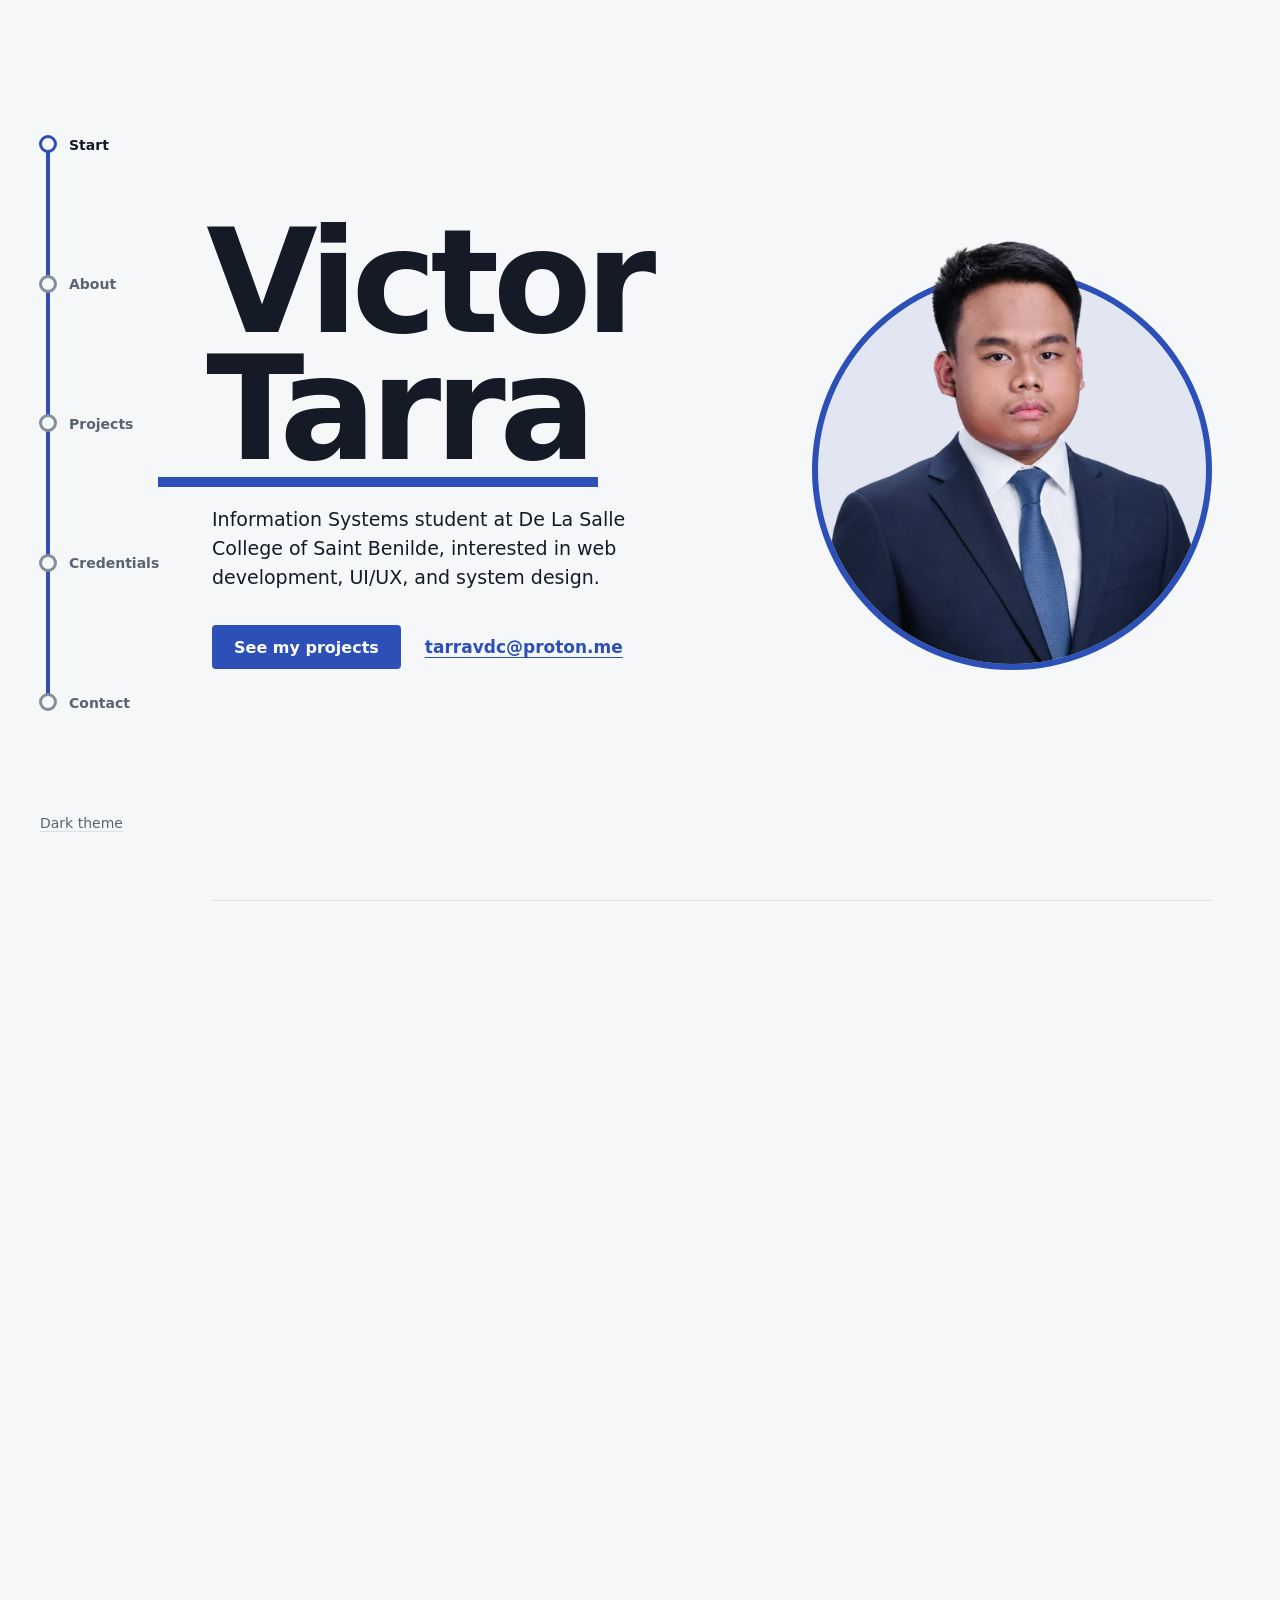
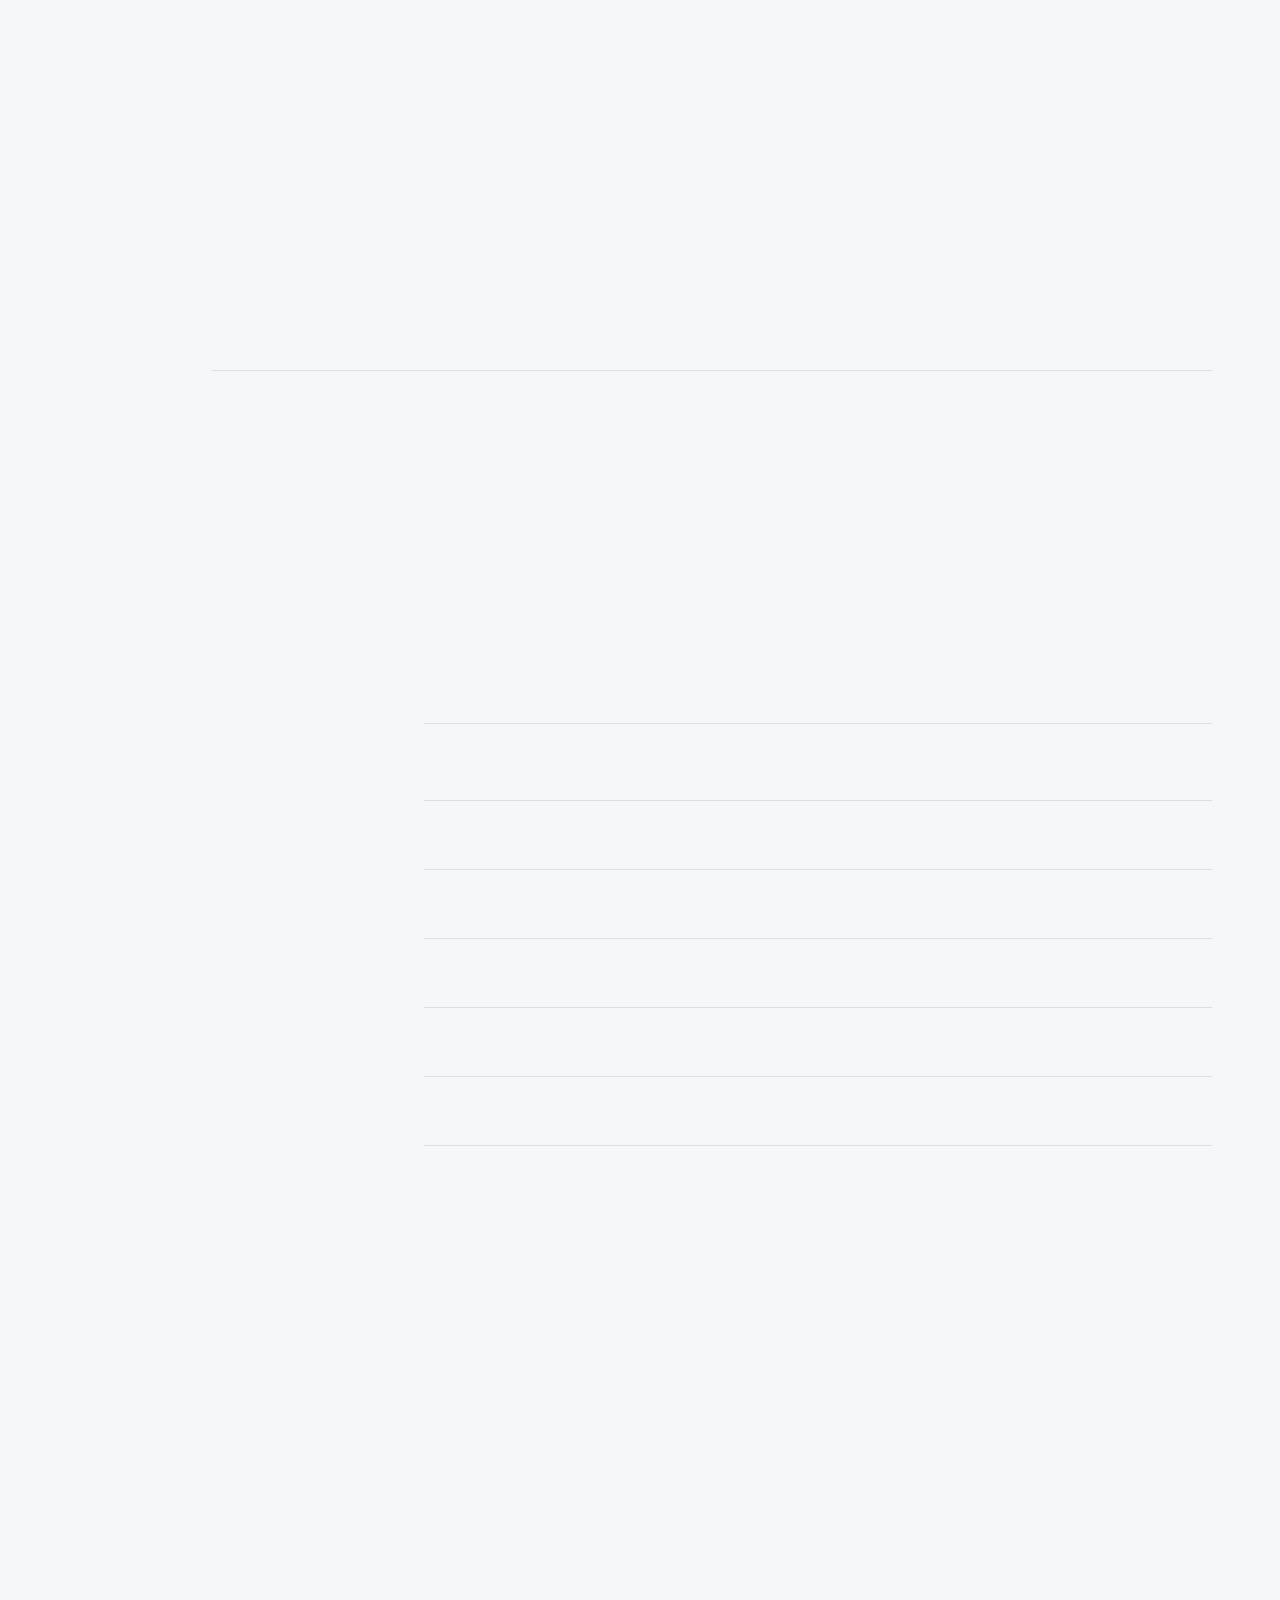
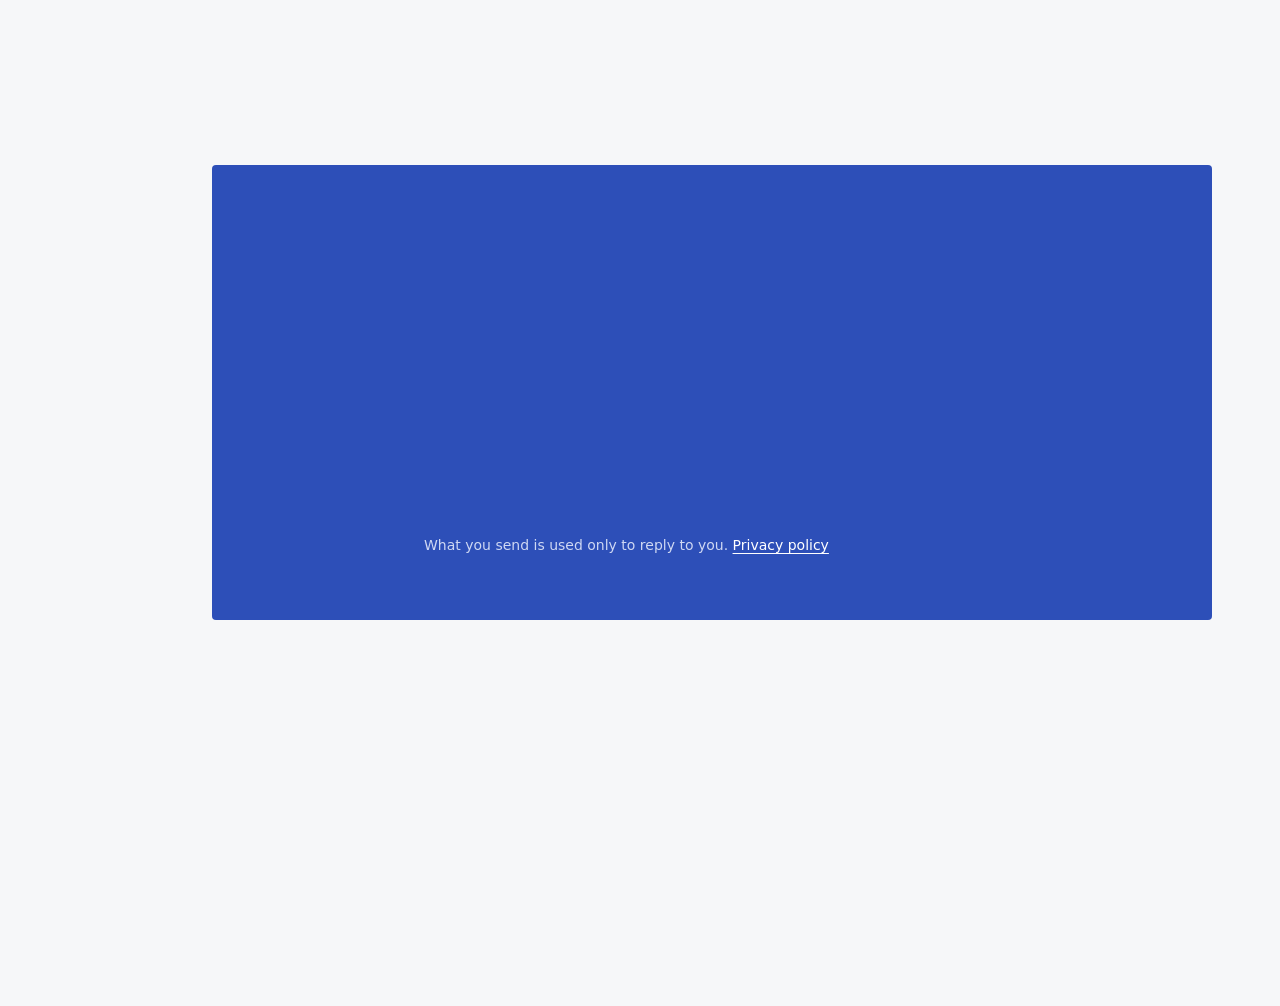
==== commit 31e9a39e: "Add CSP with script hashes to all pages; add security-audit skill files Co-Authored-By: Claude Sonne" ====
--- a/index.html
+++ b/index.html
@@ -10,7 +10,7 @@
   <meta name="theme-color" content="#F6F7F9" media="(prefers-color-scheme: light)" />
   <meta name="theme-color" content="#0E131C" media="(prefers-color-scheme: dark)" />
   <link rel="canonical" href="https://tarravictor.github.io/MyPortfolio/" />
-  <meta http-equiv="X-Content-Type-Options" content="nosniff" />
+    <meta http-equiv="Content-Security-Policy" content="default-src 'self'; script-src 'self' 'sha256-m3/v9xclebGPZrEqSOg/mvUuJF/owQPWjVMjzly1fbo=' 'sha256-/x7W7R75k8Roq0WaVRQX9blP4OufE5xbAdzklGxsgpw=' 'sha256-Y8M2nyVjJnbpSzcmLPBDqtbo3uvzaY9uq6XXH+BQgis='; style-src 'self' https://fonts.googleapis.com; style-src-attr 'unsafe-inline'; font-src https://fonts.gstatic.com; img-src 'self' data: https://ghchart.rshah.org https://avatars.githubusercontent.com https://placehold.co; frame-src https://form.jotform.com; connect-src 'none'; object-src 'none'; base-uri 'self'; form-action 'none'" />
   <meta name="referrer" content="strict-origin-when-cross-origin" />
 
   <meta property="og:type" content="website" />
